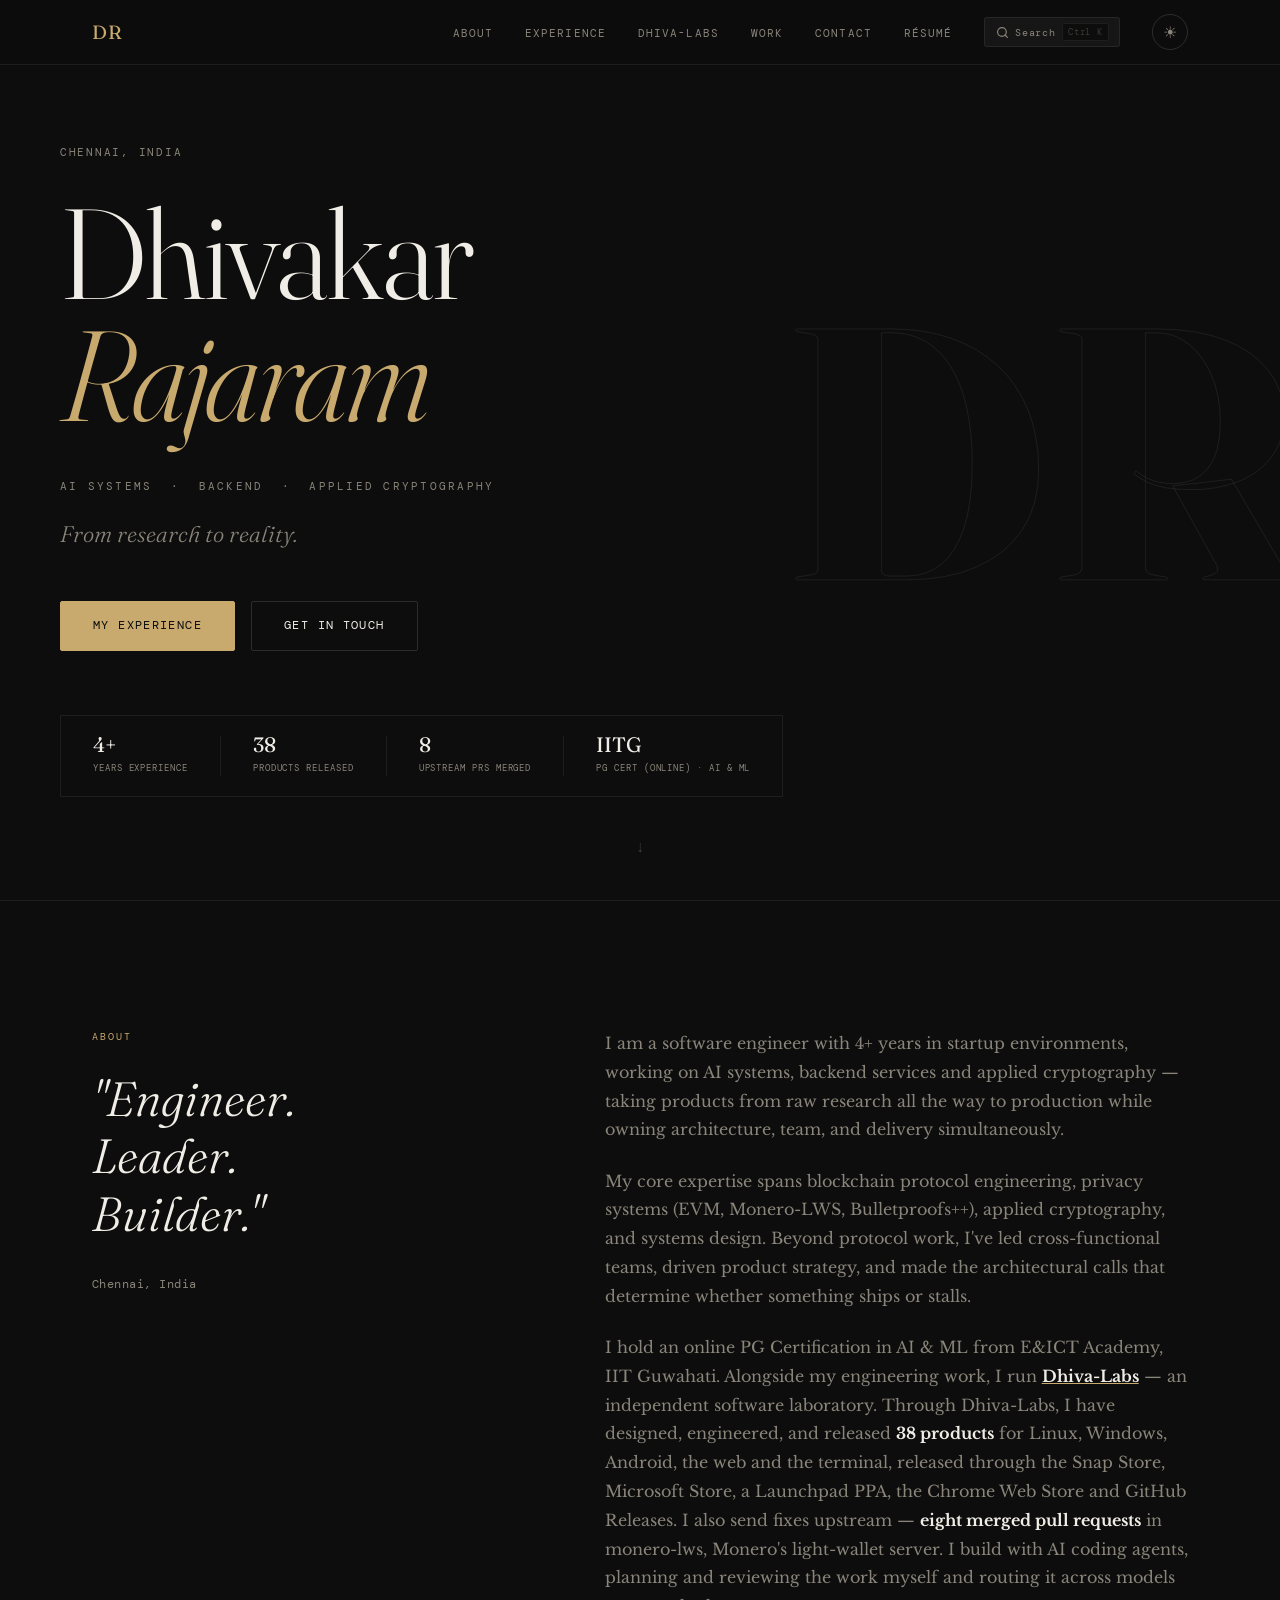
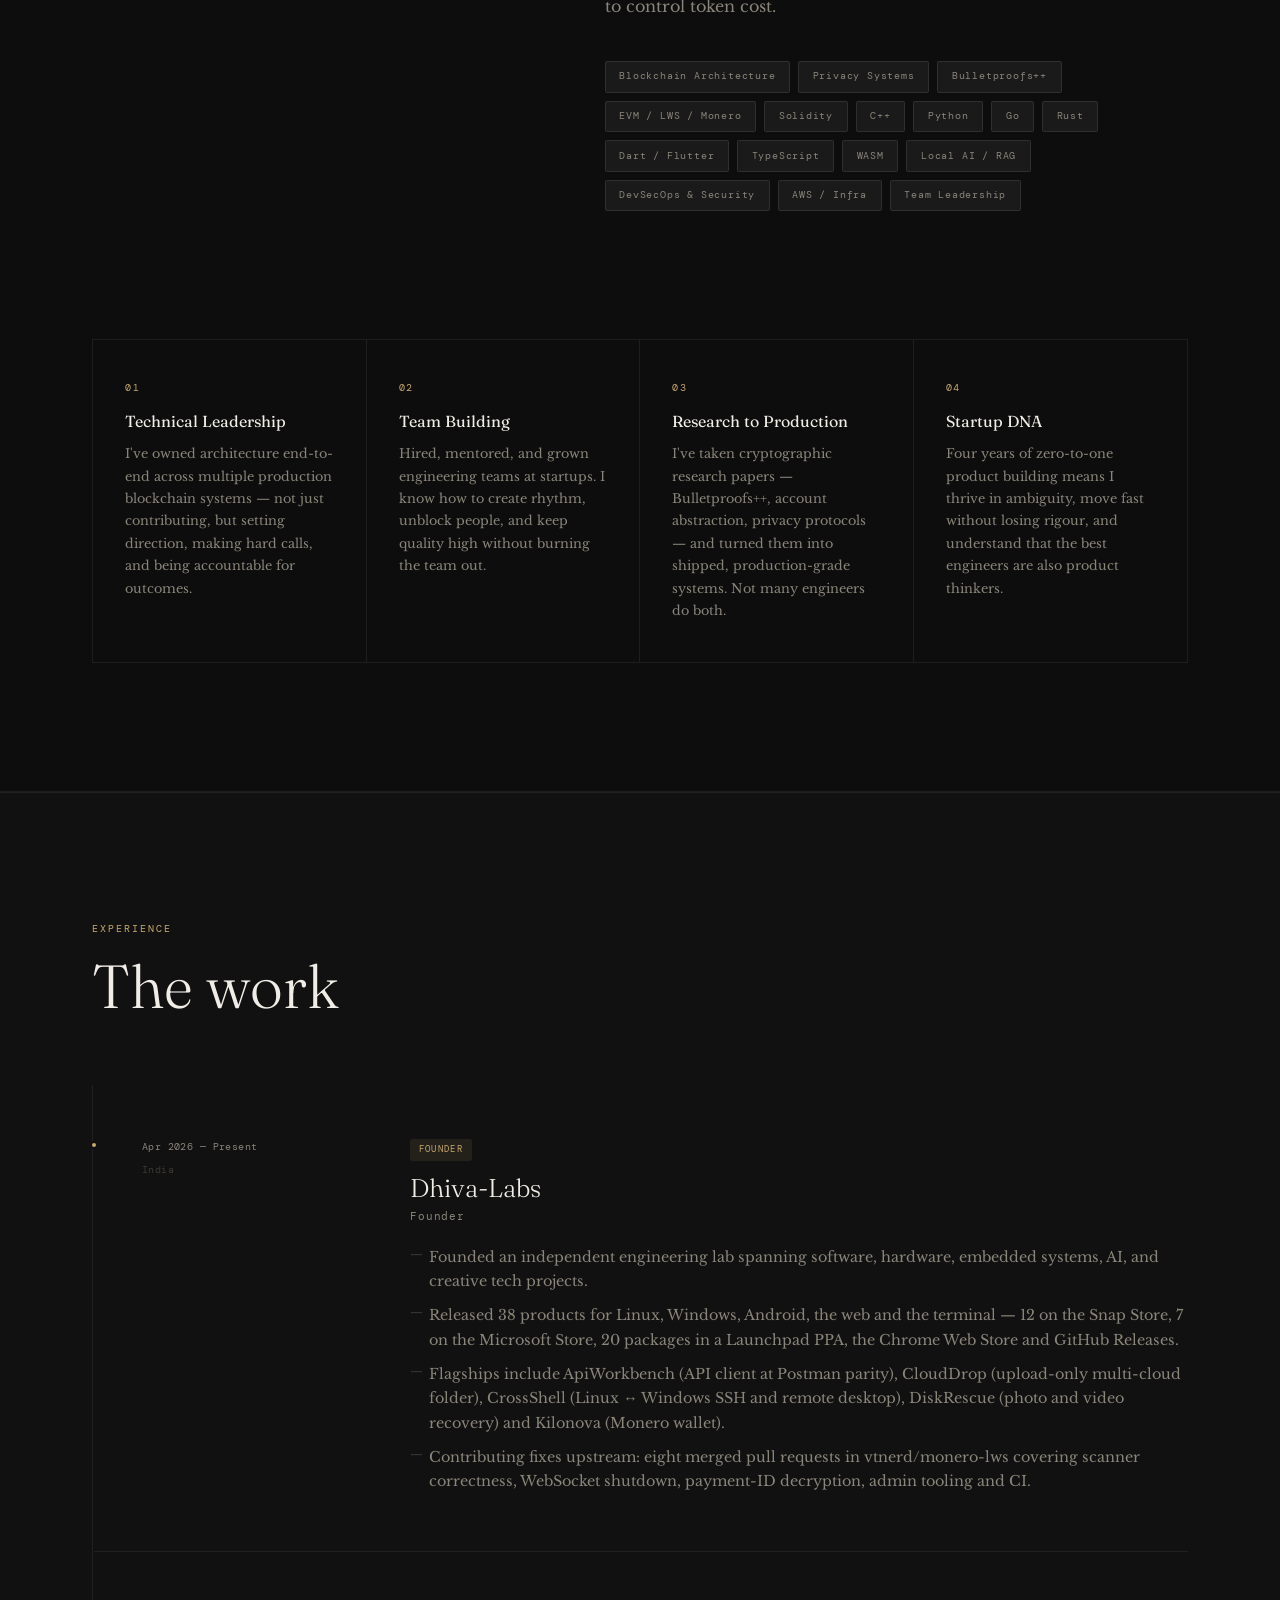
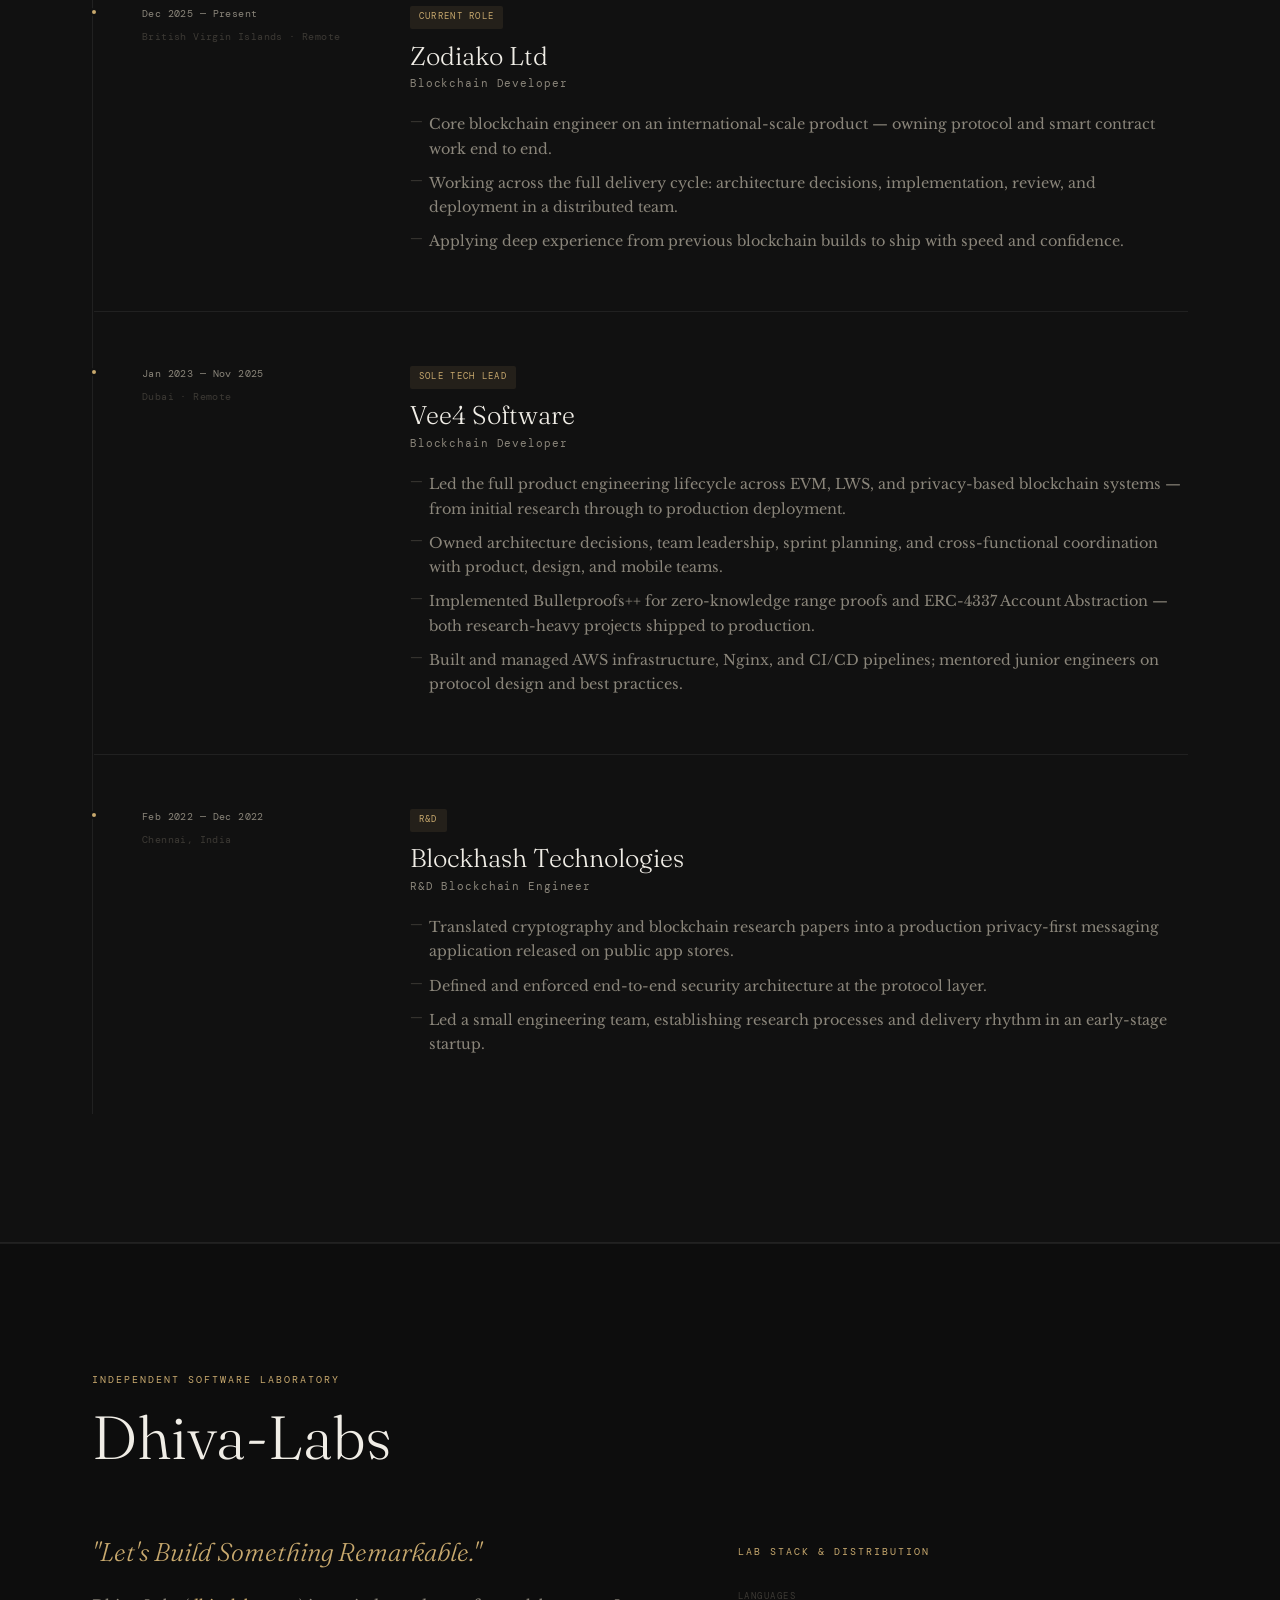
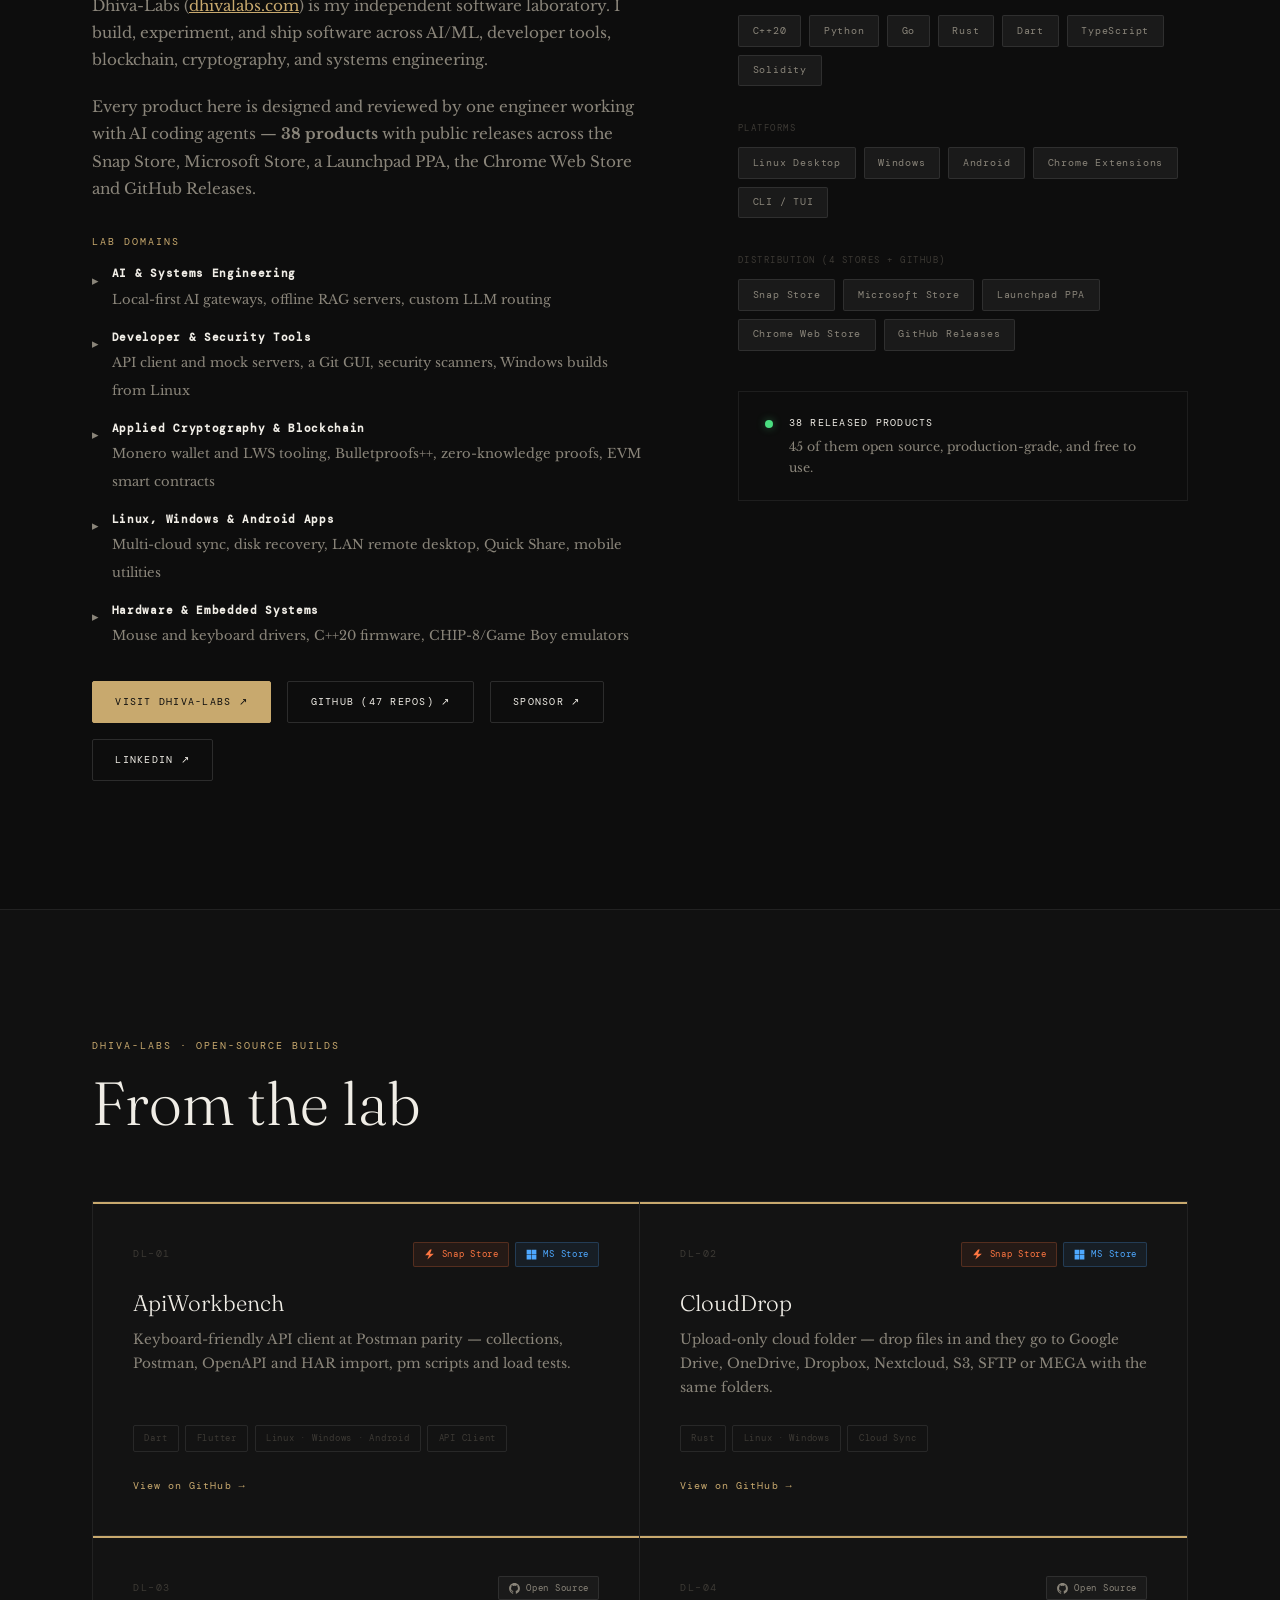
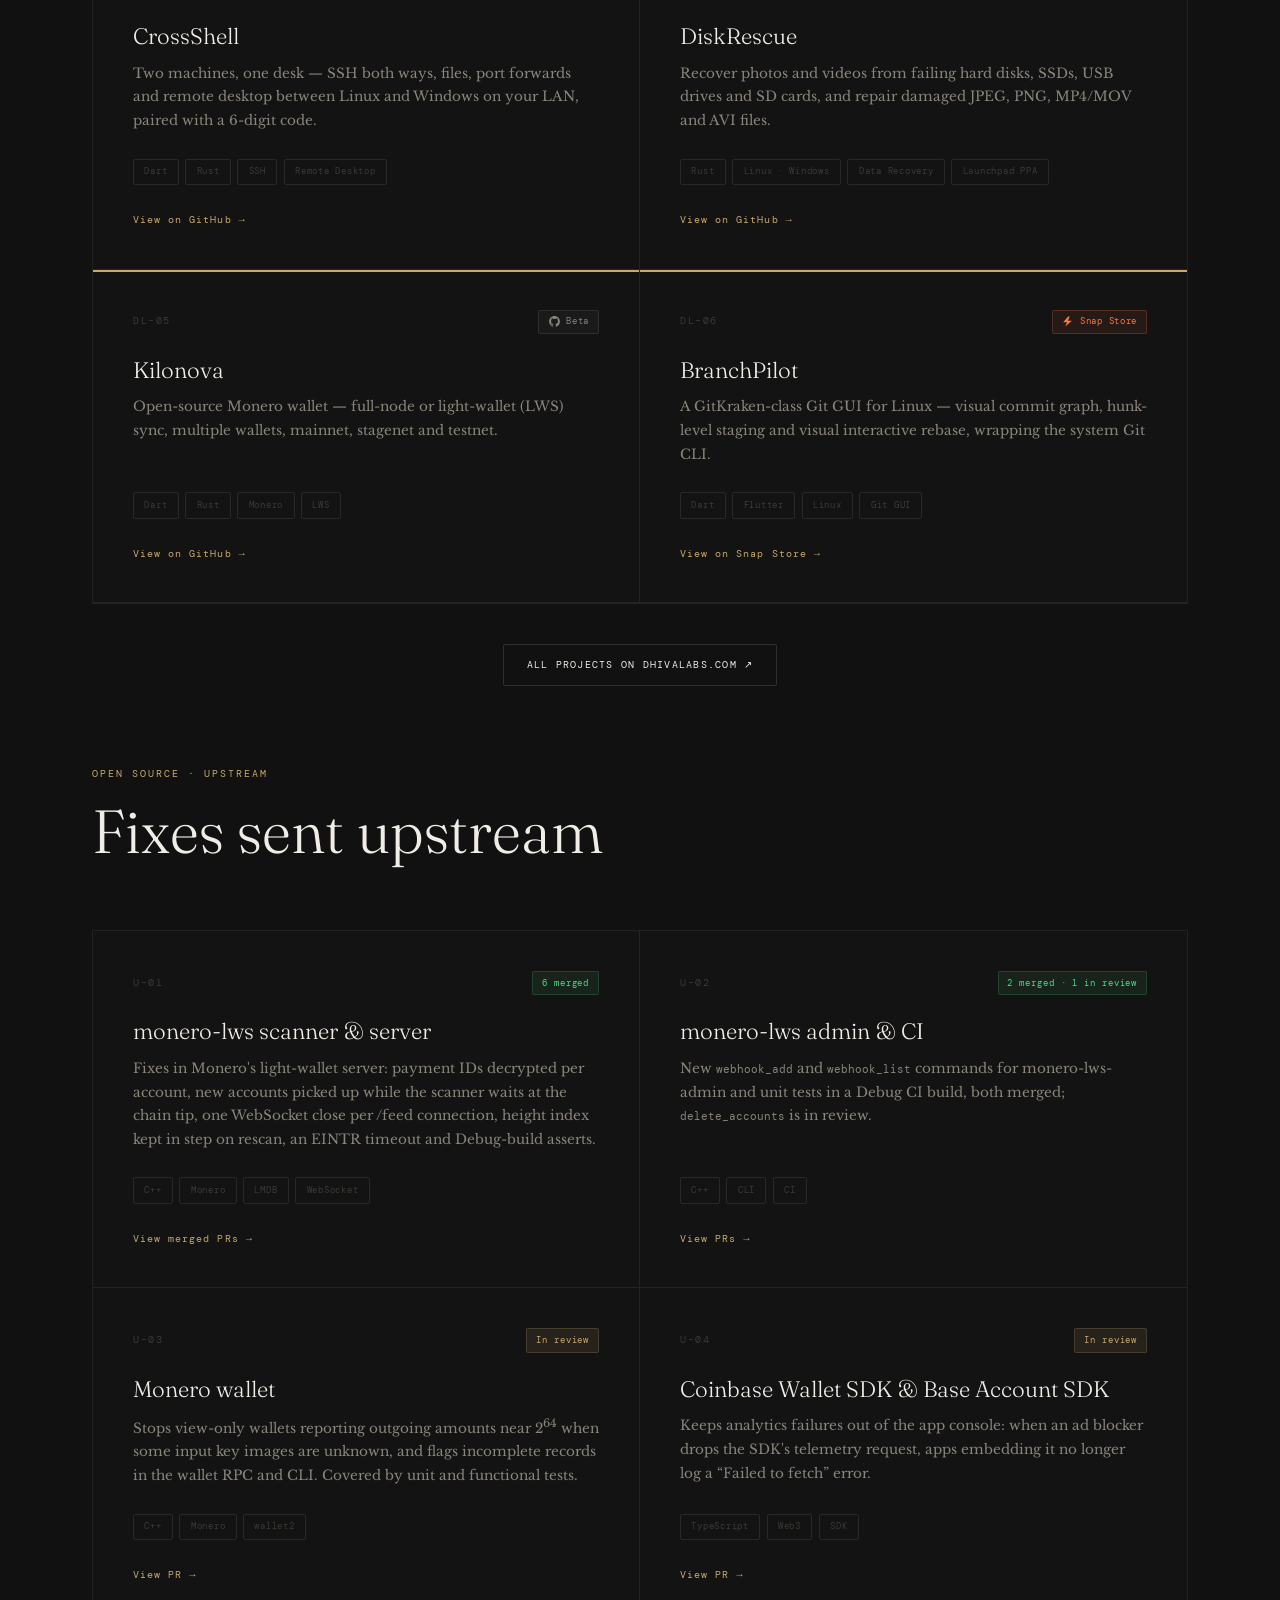
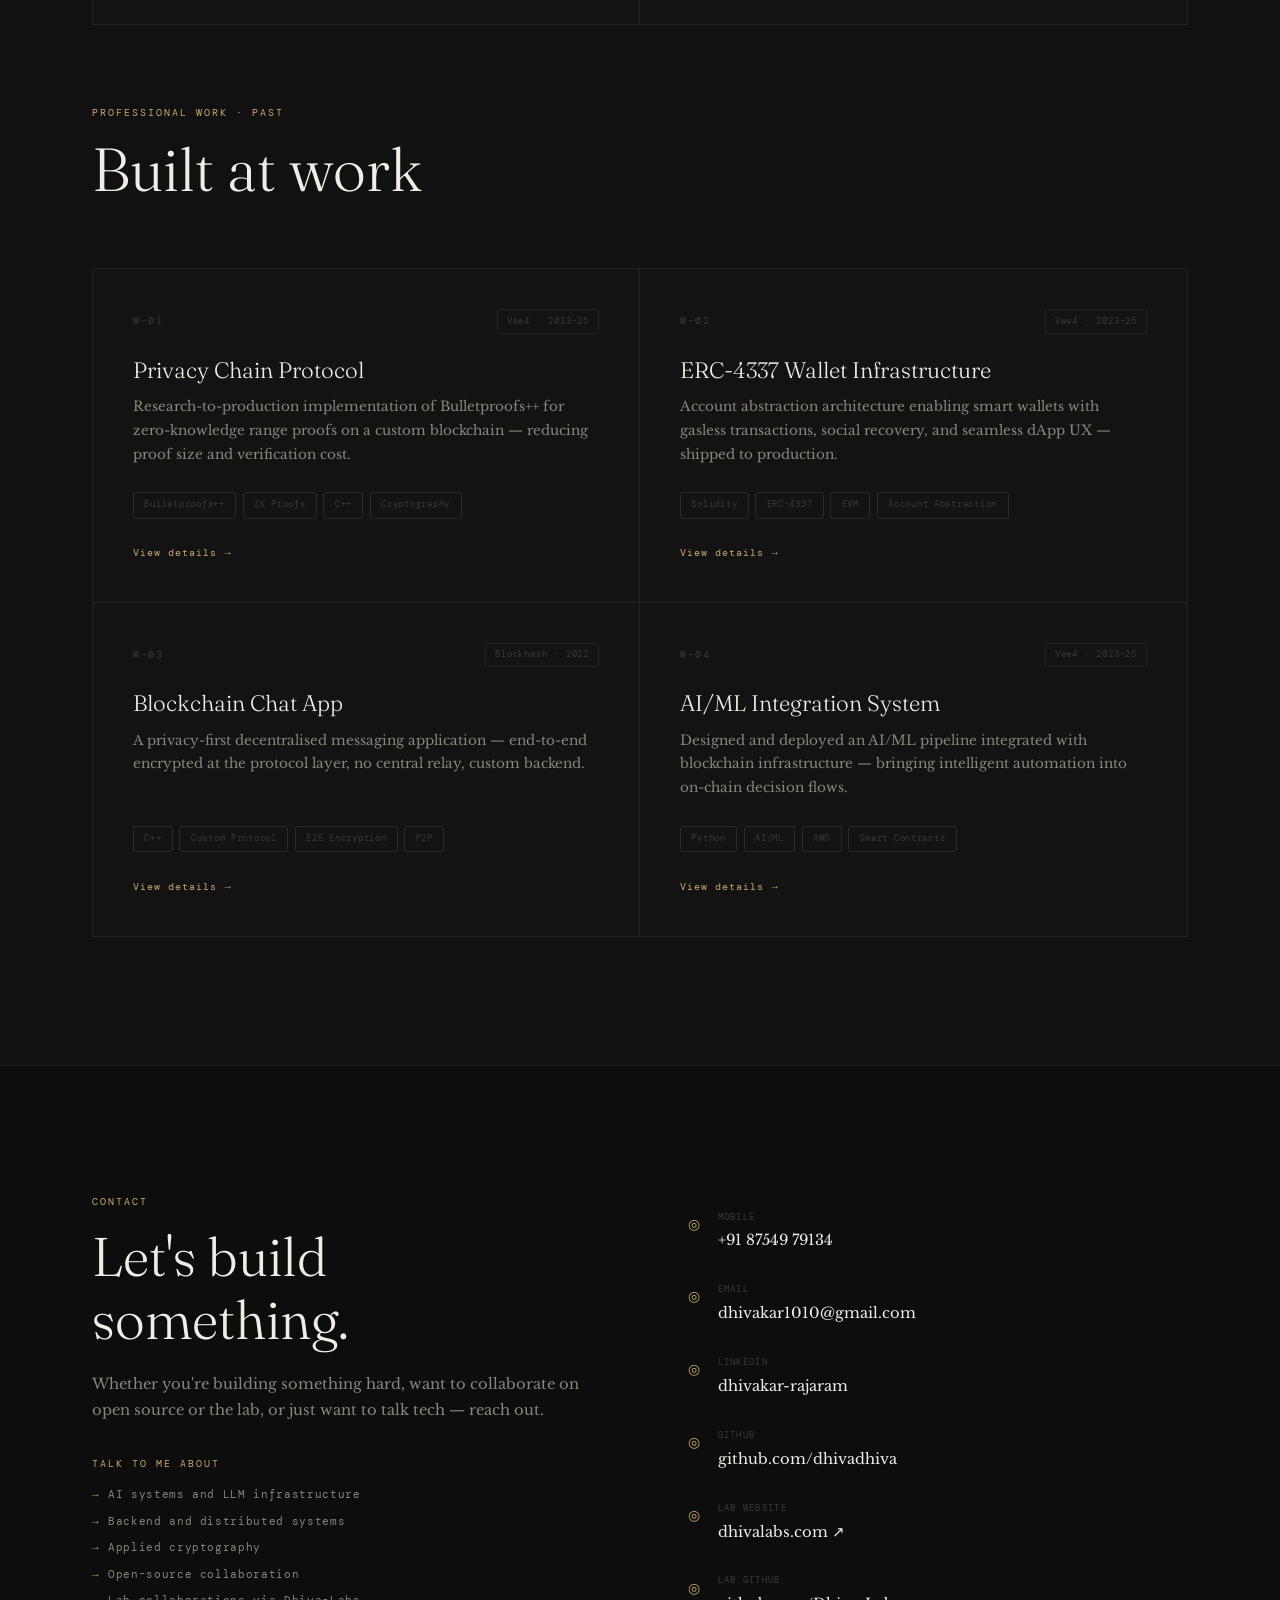
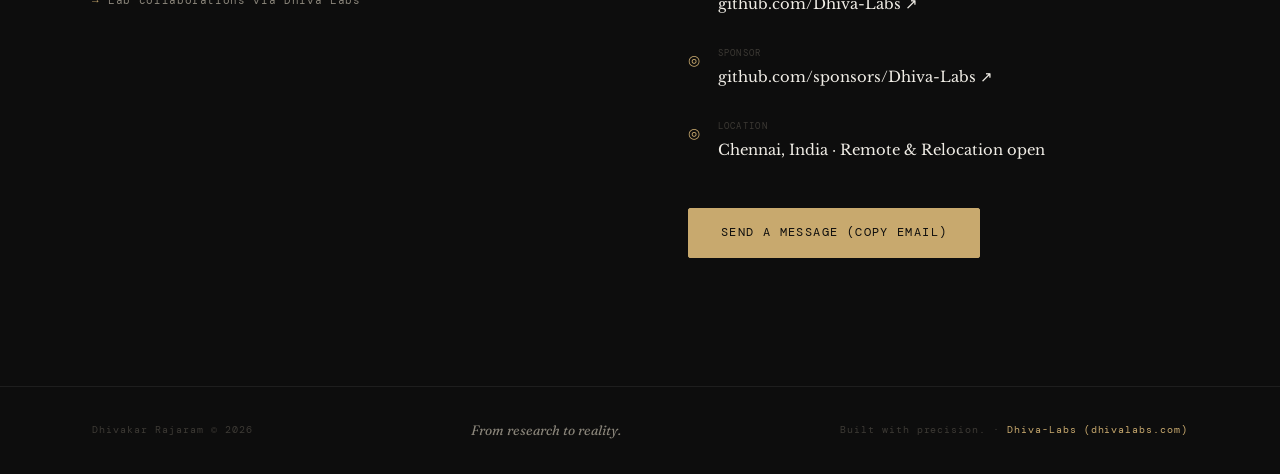
==== index.html @ b13e4fcd "Merge pull request #2 from dhivadhiva/update-profile-wording Describe the Blockhash messaging work a" ====
<!DOCTYPE html>
<html lang="en" data-theme="dark">
<head>
  <meta charset="UTF-8" />
  <meta name="viewport" content="width=device-width, initial-scale=1.0" />
  <title>Dhivakar Rajaram — Senior Software Engineer · AI &amp; Backend Systems</title>
  <meta name="description" content="Dhivakar Rajaram — Senior Software Engineer building AI and backend systems. Founder of Dhiva-Labs. From research to reality." />

  <link rel="icon" type="image/svg+xml" href="favicon.svg" />
  <link rel="shortcut icon" href="favicon.svg" />

  <link rel="preconnect" href="https://fonts.googleapis.com" />
  <link rel="preconnect" href="https://fonts.gstatic.com" crossorigin />
  <link href="https://fonts.googleapis.com/css2?family=Libre+Baskerville:ital,wght@0,400;0,700;1,400&family=DM+Mono:wght@300;400;500&family=Fraunces:ital,opsz,wght@0,9..144,300;0,9..144,400;0,9..144,700;1,9..144,300;1,9..144,400&display=swap" rel="stylesheet" />

  <link rel="stylesheet" href="assets/css/style.css?v=2" />
</head>
<body>

  <!-- NAV -->
  <nav class="nav" id="nav">
    <div class="nav-inner">
      <a class="nav-logo" href="#">DR</a>
      <ul class="nav-links">
        <li><a href="#about">About</a></li>
        <li><a href="#experience">Experience</a></li>
        <li><a href="#dhivalabs">Dhiva-Labs</a></li>
        <li><a href="#projects">Work</a></li>
        <li><a href="#contact">Contact</a></li>
        <li><a href="resume.html" style="color:var(--accent)">Résumé</a></li>
      </ul>
      <button class="cmd-trigger-btn" id="cmdTrigger" onclick="openPalette()" aria-label="Open search command palette">
        <svg class="cmd-search-svg" width="13" height="13" viewBox="0 0 24 24" fill="none" stroke="currentColor" stroke-width="2.2" stroke-linecap="round" stroke-linejoin="round"><circle cx="11" cy="11" r="8"></circle><line x1="21" y1="21" x2="16.65" y2="16.65"></line></svg>
        <span>Search</span>
        <kbd>Ctrl K</kbd>
      </button>
      <button class="theme-toggle" id="themeToggle" aria-label="Toggle theme">
        <span class="theme-icon sun">☀</span>
        <span class="theme-icon moon">◑</span>
      </button>
      <button class="nav-hamburger" id="hamburger" aria-label="Open menu">
        <span></span><span></span><span></span>
      </button>
    </div>
    <div class="nav-mobile" id="navMobile">
      <a href="#about">About</a>
      <a href="#experience">Experience</a>
      <a href="#dhivalabs">Dhiva-Labs</a>
      <a href="#projects">Work</a>
      <a href="#contact">Contact</a>
      <a href="resume.html">Résumé</a>
    </div>
  </nav>

  <!-- HERO -->
  <section class="hero" id="hero">
    <div class="hero-inner">
      <p class="hero-eyebrow" data-reveal>Chennai, India</p>
      <h1 class="hero-name" data-reveal>
        <span>Dhivakar</span>
        <span>Rajaram</span>
      </h1>
      <p class="hero-domain" data-reveal>AI Systems&nbsp;&nbsp;·&nbsp;&nbsp;Backend&nbsp;&nbsp;·&nbsp;&nbsp;Applied Cryptography</p>
      <p class="hero-tagline" data-reveal><em>From research to reality.</em></p>
      <div class="hero-cta" data-reveal>
        <a class="btn btn-filled" href="#experience">My experience</a>
        <a class="btn btn-outline" href="#contact">Get in touch</a>
      </div>
      <div class="hero-stats" data-reveal>
        <div class="stat">
          <span class="stat-value">4+</span>
          <span class="stat-label">Years experience</span>
        </div>
        <div class="stat-divider"></div>
        <div class="stat">
          <span class="stat-value">38</span>
          <span class="stat-label">Products released</span>
        </div>
        <div class="stat-divider"></div>
        <div class="stat">
          <span class="stat-value">8</span>
          <span class="stat-label">Upstream PRs merged</span>
        </div>
        <div class="stat-divider"></div>
        <div class="stat">
          <span class="stat-value">IITG</span>
          <span class="stat-label">PG Cert (online) · AI &amp; ML</span>
        </div>
      </div>
    </div>
    <div class="hero-bg-text" aria-hidden="true">DR</div>
  </section>

  <!-- ABOUT -->
  <section class="about" id="about">
    <div class="about-inner container">
      <div class="about-left" data-reveal>
        <span class="section-label">About</span>
        <blockquote class="pull-quote">
          "Engineer.<br/>Leader.<br/>Builder."
        </blockquote>
        <div class="about-location">
          <span class="mono">Chennai, India</span>
        </div>
      </div>
      <div class="about-right" data-reveal>
        <p>I am a software engineer with 4+ years in startup environments, working on AI systems, backend services and applied cryptography — taking products from raw research all the way to production while owning architecture, team, and delivery simultaneously.</p>
        <p>My core expertise spans blockchain protocol engineering, privacy systems (EVM, Monero-LWS, Bulletproofs++), applied cryptography, and systems design. Beyond protocol work, I've led cross-functional teams, driven product strategy, and made the architectural calls that determine whether something ships or stalls.</p>
        <p>I hold an online PG Certification in AI &amp; ML from E&amp;ICT Academy, IIT Guwahati. Alongside my engineering work, I run <a href="https://dhivalabs.com/" target="_blank" style="color:var(--accent);text-decoration:underline"><strong>Dhiva-Labs</strong></a> — an independent software laboratory. Through Dhiva-Labs, I have designed, engineered, and released <strong>38 products</strong> for Linux, Windows, Android, the web and the terminal, released through the Snap Store, Microsoft Store, a Launchpad PPA, the Chrome Web Store and GitHub Releases. I also send fixes upstream — <strong>eight merged pull requests</strong> in monero-lws, Monero's light-wallet server. I build with AI coding agents, planning and reviewing the work myself and routing it across models to control token cost.</p>

        <div class="skills-grid">
          <span class="pill">Blockchain Architecture</span>
          <span class="pill">Privacy Systems</span>
          <span class="pill">Bulletproofs++</span>
          <span class="pill">EVM / LWS / Monero</span>
          <span class="pill">Solidity</span>
          <span class="pill">C++</span>
          <span class="pill">Python</span>
          <span class="pill">Go</span>
          <span class="pill">Rust</span>
          <span class="pill">Dart / Flutter</span>
          <span class="pill">TypeScript</span>
          <span class="pill">WASM</span>
          <span class="pill">Local AI / RAG</span>
          <span class="pill">DevSecOps &amp; Security</span>
          <span class="pill">AWS / Infra</span>
          <span class="pill">Team Leadership</span>
        </div>
      </div>
    </div>
  </section>

  <!-- WHAT I BRING — LEADERSHIP PILLARS -->
  <section class="pillars">
    <div class="container">
      <div class="pillars-grid">
        <div class="pillar-card" data-reveal>
          <span class="pillar-num mono">01</span>
          <h3 class="pillar-title">Technical Leadership</h3>
          <p class="pillar-desc">I've owned architecture end-to-end across multiple production blockchain systems — not just contributing, but setting direction, making hard calls, and being accountable for outcomes.</p>
        </div>
        <div class="pillar-card" data-reveal>
          <span class="pillar-num mono">02</span>
          <h3 class="pillar-title">Team Building</h3>
          <p class="pillar-desc">Hired, mentored, and grown engineering teams at startups. I know how to create rhythm, unblock people, and keep quality high without burning the team out.</p>
        </div>
        <div class="pillar-card" data-reveal>
          <span class="pillar-num mono">03</span>
          <h3 class="pillar-title">Research to Production</h3>
          <p class="pillar-desc">I've taken cryptographic research papers — Bulletproofs++, account abstraction, privacy protocols — and turned them into shipped, production-grade systems. Not many engineers do both.</p>
        </div>
        <div class="pillar-card" data-reveal>
          <span class="pillar-num mono">04</span>
          <h3 class="pillar-title">Startup DNA</h3>
          <p class="pillar-desc">Four years of zero-to-one product building means I thrive in ambiguity, move fast without losing rigour, and understand that the best engineers are also product thinkers.</p>
        </div>
      </div>
    </div>
  </section>

  <!-- EXPERIENCE -->
  <section class="experience" id="experience">
    <div class="container">
      <div class="section-header" data-reveal>
        <span class="section-label">Experience</span>
        <h2 class="section-title">The work</h2>
      </div>

      <div class="timeline">

        <!-- Dhiva-Labs -->
        <div class="timeline-entry" data-reveal>
          <div class="timeline-meta">
            <span class="timeline-date mono">Apr 2026 — Present</span>
            <span class="timeline-location mono">India</span>
          </div>
          <div class="timeline-body">
            <div class="timeline-badge">Founder</div>
            <h3 class="timeline-company">Dhiva-Labs</h3>
            <p class="timeline-role">Founder</p>
            <ul class="timeline-bullets">
              <li>Founded an independent engineering lab spanning software, hardware, embedded systems, AI, and creative tech projects.</li>
              <li>Released 38 products for Linux, Windows, Android, the web and the terminal — 12 on the Snap Store, 7 on the Microsoft Store, 20 packages in a Launchpad PPA, the Chrome Web Store and GitHub Releases.</li>
              <li>Flagships include ApiWorkbench (API client at Postman parity), CloudDrop (upload-only multi-cloud folder), CrossShell (Linux ↔ Windows SSH and remote desktop), DiskRescue (photo and video recovery) and Kilonova (Monero wallet).</li>
              <li>Contributing fixes upstream: eight merged pull requests in vtnerd/monero-lws covering scanner correctness, WebSocket shutdown, payment-ID decryption, admin tooling and CI.</li>
            </ul>
          </div>
        </div>

        <!-- Zodiako -->
        <div class="timeline-entry" data-reveal>
          <div class="timeline-meta">
            <span class="timeline-date mono">Dec 2025 — Present</span>
            <span class="timeline-location mono">British Virgin Islands · Remote</span>
          </div>
          <div class="timeline-body">
            <div class="timeline-badge">Current Role</div>
            <h3 class="timeline-company">Zodiako Ltd</h3>
            <p class="timeline-role">Blockchain Developer</p>
            <ul class="timeline-bullets">
              <li>Core blockchain engineer on an international-scale product — owning protocol and smart contract work end to end.</li>
              <li>Working across the full delivery cycle: architecture decisions, implementation, review, and deployment in a distributed team.</li>
              <li>Applying deep experience from previous blockchain builds to ship with speed and confidence.</li>
            </ul>
          </div>
        </div>

        <!-- Vee4 -->
        <div class="timeline-entry" data-reveal>
          <div class="timeline-meta">
            <span class="timeline-date mono">Jan 2023 — Nov 2025</span>
            <span class="timeline-location mono">Dubai · Remote</span>
          </div>
          <div class="timeline-body">
            <div class="timeline-badge">Sole Tech Lead</div>
            <h3 class="timeline-company">Vee4 Software</h3>
            <p class="timeline-role">Blockchain Developer</p>
            <ul class="timeline-bullets">
              <li>Led the full product engineering lifecycle across EVM, LWS, and privacy-based blockchain systems — from initial research through to production deployment.</li>
              <li>Owned architecture decisions, team leadership, sprint planning, and cross-functional coordination with product, design, and mobile teams.</li>
              <li>Implemented Bulletproofs++ for zero-knowledge range proofs and ERC-4337 Account Abstraction — both research-heavy projects shipped to production.</li>
              <li>Built and managed AWS infrastructure, Nginx, and CI/CD pipelines; mentored junior engineers on protocol design and best practices.</li>
            </ul>
          </div>
        </div>

        <!-- Blockhash -->
        <div class="timeline-entry" data-reveal>
          <div class="timeline-meta">
            <span class="timeline-date mono">Feb 2022 — Dec 2022</span>
            <span class="timeline-location mono">Chennai, India</span>
          </div>
          <div class="timeline-body">
            <div class="timeline-badge">R&amp;D</div>
            <h3 class="timeline-company">Blockhash Technologies</h3>
            <p class="timeline-role">R&amp;D Blockchain Engineer</p>
            <ul class="timeline-bullets">
              <li>Translated cryptography and blockchain research papers into a production privacy-first messaging application released on public app stores.</li>
              <li>Defined and enforced end-to-end security architecture at the protocol layer.</li>
              <li>Led a small engineering team, establishing research processes and delivery rhythm in an early-stage startup.</li>
            </ul>
          </div>
        </div>

      </div>
    </div>
  </section>

  <!-- DHIVA-LABS -->
  <section class="dhivalabs" id="dhivalabs">
    <div class="container">
      <div class="section-header" data-reveal>
        <span class="section-label">Independent Software Laboratory</span>
        <h2 class="section-title">Dhiva-Labs</h2>
      </div>

      <div class="dhivalabs-inner">
        <div class="dhivalabs-intro" data-reveal>
          <p class="dhivalabs-quote">"Let's Build Something Remarkable."</p>
          <p class="dhivalabs-desc">Dhiva-Labs (<a href="https://dhivalabs.com/" target="_blank" style="color:var(--accent);text-decoration:underline">dhivalabs.com</a>) is my independent software laboratory. I build, experiment, and ship software across AI/ML, developer tools, blockchain, cryptography, and systems engineering.</p>
          <p class="dhivalabs-desc">Every product here is designed and reviewed by one engineer working with AI coding agents — <strong>38 products</strong> with public releases across the Snap Store, Microsoft Store, a Launchpad PPA, the Chrome Web Store and GitHub Releases.</p>

          <div class="dhivalabs-domains">
            <span class="section-label" style="margin-bottom:0.8rem;display:block">Lab Domains</span>
            <div class="domain-list">
              <div class="domain-item">
                <span class="domain-icon">▸</span>
                <div>
                  <strong>AI &amp; Systems Engineering</strong>
                  <span>Local-first AI gateways, offline RAG servers, custom LLM routing</span>
                </div>
              </div>
              <div class="domain-item">
                <span class="domain-icon">▸</span>
                <div>
                  <strong>Developer &amp; Security Tools</strong>
                  <span>API client and mock servers, a Git GUI, security scanners, Windows builds from Linux</span>
                </div>
              </div>
              <div class="domain-item">
                <span class="domain-icon">▸</span>
                <div>
                  <strong>Applied Cryptography &amp; Blockchain</strong>
                  <span>Monero wallet and LWS tooling, Bulletproofs++, zero-knowledge proofs, EVM smart contracts</span>
                </div>
              </div>
              <div class="domain-item">
                <span class="domain-icon">▸</span>
                <div>
                  <strong>Linux, Windows &amp; Android Apps</strong>
                  <span>Multi-cloud sync, disk recovery, LAN remote desktop, Quick Share, mobile utilities</span>
                </div>
              </div>
              <div class="domain-item">
                <span class="domain-icon">▸</span>
                <div>
                  <strong>Hardware &amp; Embedded Systems</strong>
                  <span>Mouse and keyboard drivers, C++20 firmware, CHIP-8/Game Boy emulators</span>
                </div>
              </div>
            </div>
          </div>

          <div class="dhivalabs-links">
            <a class="btn btn-filled" href="https://dhivalabs.com/" target="_blank">Visit Dhiva-Labs ↗</a>
            <a class="btn btn-outline" href="https://github.com/Dhiva-Labs" target="_blank">GitHub (47 Repos) ↗</a>
            <a class="btn btn-outline" href="https://github.com/sponsors/Dhiva-Labs" target="_blank">Sponsor ↗</a>
            <a class="btn btn-outline" href="https://www.linkedin.com/company/dhiva-labs" target="_blank">LinkedIn ↗</a>
          </div>
        </div>

        <div class="dhivalabs-stack-panel" data-reveal>
          <span class="section-label" style="margin-bottom:1.2rem;display:block">Lab Stack &amp; Distribution</span>
          <div class="stack-category">
            <span class="stack-cat-label mono">Languages</span>
            <div class="skills-grid" style="margin-top:0.5rem">
              <span class="pill">C++20</span>
              <span class="pill">Python</span>
              <span class="pill">Go</span>
              <span class="pill">Rust</span>
              <span class="pill">Dart</span>
              <span class="pill">TypeScript</span>
              <span class="pill">Solidity</span>
            </div>
          </div>
          <div class="stack-category">
            <span class="stack-cat-label mono">Platforms</span>
            <div class="skills-grid" style="margin-top:0.5rem">
              <span class="pill">Linux Desktop</span>
              <span class="pill">Windows</span>
              <span class="pill">Android</span>
              <span class="pill">Chrome Extensions</span>
              <span class="pill">CLI / TUI</span>
            </div>
          </div>
          <div class="stack-category">
            <span class="stack-cat-label mono">Distribution (4 Stores + GitHub)</span>
            <div class="skills-grid" style="margin-top:0.5rem">
              <span class="pill">Snap Store</span>
              <span class="pill">Microsoft Store</span>
              <span class="pill">Launchpad PPA</span>
              <span class="pill">Chrome Web Store</span>
              <span class="pill">GitHub Releases</span>
            </div>
          </div>

          <div class="lab-status-box">
            <span class="lab-status-dot"></span>
            <div>
              <p class="lab-status-title mono">38 Released Products</p>
              <p class="lab-status-sub">45 of them open source, production-grade, and free to use.</p>
            </div>
          </div>
        </div>
      </div>
    </div>
  </section>

  <!-- PROJECTS — split by context -->
  <section class="projects" id="projects">
    <div class="container">

      <!-- Dhiva-Labs Projects -->
      <div class="section-header" data-reveal>
        <span class="section-label">Dhiva-Labs · Open-Source Builds</span>
        <h2 class="section-title">From the lab</h2>
      </div>

      <div class="projects-grid projects-grid--lab">
        <div class="project-card project-card--featured" data-reveal>
          <div class="project-card-inner">
            <div class="project-card-top">
              <div class="project-number mono">DL–01</div>
              <div class="project-badges"><span class="badge badge-snap"><svg viewBox="0 0 24 24" width="13" height="13" fill="currentColor"><path d="M13.06 2.89L4 13.16h7.09L7.94 21.1 20 10.84h-7.09L16.06 2.9z"/></svg> Snap Store</span><span class="badge badge-ms"><svg viewBox="0 0 24 24" width="13" height="13" fill="currentColor"><path d="M3 3h8.5v8.5H3zM12.5 3H21v8.5h-8.5zM3 12.5h8.5V21H3zM12.5 12.5H21V21h-8.5z"/></svg> MS Store</span></div>
            </div>
            <h3 class="project-name">ApiWorkbench</h3>
            <p class="project-desc">Keyboard-friendly API client at Postman parity — collections, Postman, OpenAPI and HAR import, pm scripts and load tests.</p>
            <div class="project-tags">
              <span class="tag">Dart</span>
              <span class="tag">Flutter</span>
              <span class="tag">Linux · Windows · Android</span>
              <span class="tag">API Client</span>
            </div>
            <a class="project-link" href="https://github.com/Dhiva-Labs/ApiWorkbench" target="_blank">View on GitHub →</a>
          </div>
        </div>

        <div class="project-card project-card--featured" data-reveal>
          <div class="project-card-inner">
            <div class="project-card-top">
              <div class="project-number mono">DL–02</div>
              <div class="project-badges"><span class="badge badge-snap"><svg viewBox="0 0 24 24" width="13" height="13" fill="currentColor"><path d="M13.06 2.89L4 13.16h7.09L7.94 21.1 20 10.84h-7.09L16.06 2.9z"/></svg> Snap Store</span><span class="badge badge-ms"><svg viewBox="0 0 24 24" width="13" height="13" fill="currentColor"><path d="M3 3h8.5v8.5H3zM12.5 3H21v8.5h-8.5zM3 12.5h8.5V21H3zM12.5 12.5H21V21h-8.5z"/></svg> MS Store</span></div>
            </div>
            <h3 class="project-name">CloudDrop</h3>
            <p class="project-desc">Upload-only cloud folder — drop files in and they go to Google Drive, OneDrive, Dropbox, Nextcloud, S3, SFTP or MEGA with the same folders.</p>
            <div class="project-tags">
              <span class="tag">Rust</span>
              <span class="tag">Linux · Windows</span>
              <span class="tag">Cloud Sync</span>
            </div>
            <a class="project-link" href="https://github.com/Dhiva-Labs/CloudDrop" target="_blank">View on GitHub →</a>
          </div>
        </div>

        <div class="project-card project-card--featured" data-reveal>
          <div class="project-card-inner">
            <div class="project-card-top">
              <div class="project-number mono">DL–03</div>
              <span class="badge badge-github"><svg viewBox="0 0 24 24" width="13" height="13" fill="currentColor"><path d="M12 2C6.477 2 2 6.484 2 12.017c0 4.425 2.865 8.18 6.839 9.504.5.092.682-.217.682-.483 0-.237-.008-.868-.013-1.703-2.782.605-3.369-1.343-3.369-1.343-.454-1.158-1.11-1.466-1.11-1.466-.908-.62.069-.608.069-.608 1.003.07 1.531 1.032 1.531 1.032.892 1.53 2.341 1.088 2.91.832.092-.647.35-1.088.636-1.338-2.22-.253-4.555-1.113-4.555-4.951 0-1.093.39-1.988 1.029-2.688-.103-.253-.446-1.272.098-2.65 0 0 .84-.27 2.75 1.026A9.564 9.564 0 0112 6.844c.85.004 1.705.115 2.504.337 1.909-1.296 2.747-1.027 2.747-1.027.546 1.379.202 2.398.1 2.651.64.7 1.028 1.595 1.028 2.688 0 3.848-2.339 4.695-4.566 4.943.359.309.678.92.678 1.855 0 1.338-.012 2.419-.012 2.745 0 .268.18.58.688.482A10.019 10.019 0 0022 12.017C22 6.484 17.522 2 12 2z"/></svg> Open Source</span>
            </div>
            <h3 class="project-name">CrossShell</h3>
            <p class="project-desc">Two machines, one desk — SSH both ways, files, port forwards and remote desktop between Linux and Windows on your LAN, paired with a 6-digit code.</p>
            <div class="project-tags">
              <span class="tag">Dart</span>
              <span class="tag">Rust</span>
              <span class="tag">SSH</span>
              <span class="tag">Remote Desktop</span>
            </div>
            <a class="project-link" href="https://github.com/Dhiva-Labs/CrossShell" target="_blank">View on GitHub →</a>
          </div>
        </div>

        <div class="project-card project-card--featured" data-reveal>
          <div class="project-card-inner">
            <div class="project-card-top">
              <div class="project-number mono">DL–04</div>
              <span class="badge badge-github"><svg viewBox="0 0 24 24" width="13" height="13" fill="currentColor"><path d="M12 2C6.477 2 2 6.484 2 12.017c0 4.425 2.865 8.18 6.839 9.504.5.092.682-.217.682-.483 0-.237-.008-.868-.013-1.703-2.782.605-3.369-1.343-3.369-1.343-.454-1.158-1.11-1.466-1.11-1.466-.908-.62.069-.608.069-.608 1.003.07 1.531 1.032 1.531 1.032.892 1.53 2.341 1.088 2.91.832.092-.647.35-1.088.636-1.338-2.22-.253-4.555-1.113-4.555-4.951 0-1.093.39-1.988 1.029-2.688-.103-.253-.446-1.272.098-2.65 0 0 .84-.27 2.75 1.026A9.564 9.564 0 0112 6.844c.85.004 1.705.115 2.504.337 1.909-1.296 2.747-1.027 2.747-1.027.546 1.379.202 2.398.1 2.651.64.7 1.028 1.595 1.028 2.688 0 3.848-2.339 4.695-4.566 4.943.359.309.678.92.678 1.855 0 1.338-.012 2.419-.012 2.745 0 .268.18.58.688.482A10.019 10.019 0 0022 12.017C22 6.484 17.522 2 12 2z"/></svg> Open Source</span>
            </div>
            <h3 class="project-name">DiskRescue</h3>
            <p class="project-desc">Recover photos and videos from failing hard disks, SSDs, USB drives and SD cards, and repair damaged JPEG, PNG, MP4/MOV and AVI files.</p>
            <div class="project-tags">
              <span class="tag">Rust</span>
              <span class="tag">Linux · Windows</span>
              <span class="tag">Data Recovery</span>
              <span class="tag">Launchpad PPA</span>
            </div>
            <a class="project-link" href="https://github.com/Dhiva-Labs/DiskRescue" target="_blank">View on GitHub →</a>
          </div>
        </div>

        <div class="project-card project-card--featured" data-reveal>
          <div class="project-card-inner">
            <div class="project-card-top">
              <div class="project-number mono">DL–05</div>
              <span class="badge badge-github"><svg viewBox="0 0 24 24" width="13" height="13" fill="currentColor"><path d="M12 2C6.477 2 2 6.484 2 12.017c0 4.425 2.865 8.18 6.839 9.504.5.092.682-.217.682-.483 0-.237-.008-.868-.013-1.703-2.782.605-3.369-1.343-3.369-1.343-.454-1.158-1.11-1.466-1.11-1.466-.908-.62.069-.608.069-.608 1.003.07 1.531 1.032 1.531 1.032.892 1.53 2.341 1.088 2.91.832.092-.647.35-1.088.636-1.338-2.22-.253-4.555-1.113-4.555-4.951 0-1.093.39-1.988 1.029-2.688-.103-.253-.446-1.272.098-2.65 0 0 .84-.27 2.75 1.026A9.564 9.564 0 0112 6.844c.85.004 1.705.115 2.504.337 1.909-1.296 2.747-1.027 2.747-1.027.546 1.379.202 2.398.1 2.651.64.7 1.028 1.595 1.028 2.688 0 3.848-2.339 4.695-4.566 4.943.359.309.678.92.678 1.855 0 1.338-.012 2.419-.012 2.745 0 .268.18.58.688.482A10.019 10.019 0 0022 12.017C22 6.484 17.522 2 12 2z"/></svg> Beta</span>
            </div>
            <h3 class="project-name">Kilonova</h3>
            <p class="project-desc">Open-source Monero wallet — full-node or light-wallet (LWS) sync, multiple wallets, mainnet, stagenet and testnet.</p>
            <div class="project-tags">
              <span class="tag">Dart</span>
              <span class="tag">Rust</span>
              <span class="tag">Monero</span>
              <span class="tag">LWS</span>
            </div>
            <a class="project-link" href="https://github.com/Dhiva-Labs/kilonova" target="_blank">View on GitHub →</a>
          </div>
        </div>

        <div class="project-card project-card--featured" data-reveal>
          <div class="project-card-inner">
            <div class="project-card-top">
              <div class="project-number mono">DL–06</div>
              <span class="badge badge-snap"><svg viewBox="0 0 24 24" width="13" height="13" fill="currentColor"><path d="M13.06 2.89L4 13.16h7.09L7.94 21.1 20 10.84h-7.09L16.06 2.9z"/></svg> Snap Store</span>
            </div>
            <h3 class="project-name">BranchPilot</h3>
            <p class="project-desc">A GitKraken-class Git GUI for Linux — visual commit graph, hunk-level staging and visual interactive rebase, wrapping the system Git CLI.</p>
            <div class="project-tags">
              <span class="tag">Dart</span>
              <span class="tag">Flutter</span>
              <span class="tag">Linux</span>
              <span class="tag">Git GUI</span>
            </div>
            <a class="project-link" href="https://snapcraft.io/branchpilot" target="_blank">View on Snap Store →</a>
          </div>
        </div>
      </div>
      <div class="projects-more" data-reveal>
        <a class="btn btn-outline" href="https://dhivalabs.com/#projects" target="_blank">All projects on dhivalabs.com ↗</a>
      </div>

      <!-- Upstream Contributions -->
      <div class="section-header" id="upstream" data-reveal>
        <span class="section-label">Open Source · Upstream</span>
        <h2 class="section-title">Fixes sent upstream</h2>
      </div>
      <div class="projects-grid" style="margin-bottom:5rem">
        <div class="project-card" data-reveal>
          <div class="project-card-inner">
            <div class="project-card-top">
              <div class="project-number mono">U–01</div>
              <span class="project-status project-status--live">6 merged</span>
            </div>
            <h3 class="project-name">monero-lws scanner &amp; server</h3>
            <p class="project-desc">Fixes in Monero's light-wallet server: payment IDs decrypted per account, new accounts picked up while the scanner waits at the chain tip, one WebSocket close per /feed connection, height index kept in step on rescan, an EINTR timeout and Debug-build asserts.</p>
            <div class="project-tags">
              <span class="tag">C++</span>
              <span class="tag">Monero</span>
              <span class="tag">LMDB</span>
              <span class="tag">WebSocket</span>
            </div>
            <a class="project-link" href="https://github.com/vtnerd/monero-lws/pulls?q=is%3Apr+author%3Adhivadhiva+is%3Amerged" target="_blank">View merged PRs →</a>
          </div>
        </div>

        <div class="project-card" data-reveal>
          <div class="project-card-inner">
            <div class="project-card-top">
              <div class="project-number mono">U–02</div>
              <span class="project-status project-status--live">2 merged · 1 in review</span>
            </div>
            <h3 class="project-name">monero-lws admin &amp; CI</h3>
            <p class="project-desc">New <code>webhook_add</code> and <code>webhook_list</code> commands for monero-lws-admin and unit tests in a Debug CI build, both merged; <code>delete_accounts</code> is in review.</p>
            <div class="project-tags">
              <span class="tag">C++</span>
              <span class="tag">CLI</span>
              <span class="tag">CI</span>
            </div>
            <a class="project-link" href="https://github.com/vtnerd/monero-lws/pulls?q=is%3Apr+author%3Adhivadhiva" target="_blank">View PRs →</a>
          </div>
        </div>

        <div class="project-card" data-reveal>
          <div class="project-card-inner">
            <div class="project-card-top">
              <div class="project-number mono">U–03</div>
              <span class="project-status project-status--wip">In review</span>
            </div>
            <h3 class="project-name">Monero wallet</h3>
            <p class="project-desc">Stops view-only wallets reporting outgoing amounts near 2<sup>64</sup> when some input key images are unknown, and flags incomplete records in the wallet RPC and CLI. Covered by unit and functional tests.</p>
            <div class="project-tags">
              <span class="tag">C++</span>
              <span class="tag">Monero</span>
              <span class="tag">wallet2</span>
            </div>
            <a class="project-link" href="https://github.com/monero-project/monero/pull/11641" target="_blank">View PR →</a>
          </div>
        </div>

        <div class="project-card" data-reveal>
          <div class="project-card-inner">
            <div class="project-card-top">
              <div class="project-number mono">U–04</div>
              <span class="project-status project-status--wip">In review</span>
            </div>
            <h3 class="project-name">Coinbase Wallet SDK &amp; Base Account SDK</h3>
            <p class="project-desc">Keeps analytics failures out of the app console: when an ad blocker drops the SDK's telemetry request, apps embedding it no longer log a “Failed to fetch” error.</p>
            <div class="project-tags">
              <span class="tag">TypeScript</span>
              <span class="tag">Web3</span>
              <span class="tag">SDK</span>
            </div>
            <a class="project-link" href="https://github.com/coinbase/coinbase-wallet-sdk/pull/1938" target="_blank">View PR →</a>
          </div>
        </div>
      </div>

      <!-- Past Engineering Work -->
      <div class="section-header" data-reveal>
        <span class="section-label">Professional Work · Past</span>
        <h2 class="section-title">Built at work</h2>
      </div>

      <div class="projects-grid">

        <div class="project-card" data-reveal>
          <div class="project-card-inner">
            <div class="project-card-top">
              <div class="project-number mono">W–01</div>
              <span class="project-status project-status--past">Vee4 · 2023–25</span>
            </div>
            <h3 class="project-name">Privacy Chain Protocol</h3>
            <p class="project-desc">Research-to-production implementation of Bulletproofs++ for zero-knowledge range proofs on a custom blockchain — reducing proof size and verification cost.</p>
            <div class="project-tags">
              <span class="tag">Bulletproofs++</span>
              <span class="tag">ZK Proofs</span>
              <span class="tag">C++</span>
              <span class="tag">Cryptography</span>
            </div>
            <a class="project-link" href="#contact">View details →</a>
          </div>
        </div>

        <div class="project-card" data-reveal>
          <div class="project-card-inner">
            <div class="project-card-top">
              <div class="project-number mono">W–02</div>
              <span class="project-status project-status--past">Vee4 · 2023–25</span>
            </div>
            <h3 class="project-name">ERC-4337 Wallet Infrastructure</h3>
            <p class="project-desc">Account abstraction architecture enabling smart wallets with gasless transactions, social recovery, and seamless dApp UX — shipped to production.</p>
            <div class="project-tags">
              <span class="tag">Solidity</span>
              <span class="tag">ERC-4337</span>
              <span class="tag">EVM</span>
              <span class="tag">Account Abstraction</span>
            </div>
            <a class="project-link" href="#contact">View details →</a>
          </div>
        </div>

        <div class="project-card" data-reveal>
          <div class="project-card-inner">
            <div class="project-card-top">
              <div class="project-number mono">W–03</div>
              <span class="project-status project-status--past">Blockhash · 2022</span>
            </div>
            <h3 class="project-name">Blockchain Chat App</h3>
            <p class="project-desc">A privacy-first decentralised messaging application — end-to-end encrypted at the protocol layer, no central relay, custom backend.</p>
            <div class="project-tags">
              <span class="tag">C++</span>
              <span class="tag">Custom Protocol</span>
              <span class="tag">E2E Encryption</span>
              <span class="tag">P2P</span>
            </div>
            <a class="project-link" href="#contact">View details →</a>
          </div>
        </div>

        <div class="project-card" data-reveal>
          <div class="project-card-inner">
            <div class="project-card-top">
              <div class="project-number mono">W–04</div>
              <span class="project-status project-status--past">Vee4 · 2023–25</span>
            </div>
            <h3 class="project-name">AI/ML Integration System</h3>
            <p class="project-desc">Designed and deployed an AI/ML pipeline integrated with blockchain infrastructure — bringing intelligent automation into on-chain decision flows.</p>
            <div class="project-tags">
              <span class="tag">Python</span>
              <span class="tag">AI/ML</span>
              <span class="tag">AWS</span>
              <span class="tag">Smart Contracts</span>
            </div>
            <a class="project-link" href="#contact">View details →</a>
          </div>
        </div>

      </div>
    </div>
  </section>

  <!-- CONTACT -->
  <section class="contact" id="contact">
    <div class="container">
      <div class="contact-inner">
        <div class="contact-left" data-reveal>
          <span class="section-label">Contact</span>
          <h2 class="contact-headline">Let's build something.</h2>
          <p class="contact-sub">Whether you're building something hard, want to collaborate on open source or the lab, or just want to talk tech — reach out.</p>
          <div class="contact-open-to" style="margin-top:2rem">
            <span class="section-label" style="margin-bottom:0.8rem;display:block">Talk to me about</span>
            <div class="open-to-list">
              <span class="open-to-item">AI systems and LLM infrastructure</span>
              <span class="open-to-item">Backend and distributed systems</span>
              <span class="open-to-item">Applied cryptography</span>
              <span class="open-to-item">Open-source collaboration</span>
              <span class="open-to-item">Lab collaborations via Dhiva-Labs</span>
            </div>
          </div>
        </div>
        <div class="contact-right" data-reveal>
          <div class="contact-item">
            <span class="contact-icon">◎</span>
            <div>
              <span class="contact-label mono">Mobile</span>
              <a class="contact-value" href="tel:+918754979134">+91 87549 79134</a>
            </div>
          </div>
          <div class="contact-item">
            <span class="contact-icon">◎</span>
            <div>
              <span class="contact-label mono">Email</span>
              <a class="contact-value" href="mailto:dhivakar1010@gmail.com">dhivakar1010@gmail.com</a>
            </div>
          </div>
          <div class="contact-item">
            <span class="contact-icon">◎</span>
            <div>
              <span class="contact-label mono">LinkedIn</span>
              <a class="contact-value" href="https://www.linkedin.com/in/dhivakar-rajaram/" target="_blank">dhivakar-rajaram</a>
            </div>
          </div>
          <div class="contact-item">
            <span class="contact-icon">◎</span>
            <div>
              <span class="contact-label mono">GitHub</span>
              <a class="contact-value" href="https://github.com/dhivadhiva" target="_blank">github.com/dhivadhiva</a>
            </div>
          </div>
          <div class="contact-item">
            <span class="contact-icon">◎</span>
            <div>
              <span class="contact-label mono">Lab Website</span>
              <a class="contact-value" href="https://dhivalabs.com/" target="_blank">dhivalabs.com ↗</a>
            </div>
          </div>
          <div class="contact-item">
            <span class="contact-icon">◎</span>
            <div>
              <span class="contact-label mono">Lab GitHub</span>
              <a class="contact-value" href="https://github.com/Dhiva-Labs" target="_blank">github.com/Dhiva-Labs ↗</a>
            </div>
          </div>
          <div class="contact-item">
            <span class="contact-icon">◎</span>
            <div>
              <span class="contact-label mono">Sponsor</span>
              <a class="contact-value" href="https://github.com/sponsors/Dhiva-Labs" target="_blank">github.com/sponsors/Dhiva-Labs ↗</a>
            </div>
          </div>
          <div class="contact-item">
            <span class="contact-icon">◎</span>
            <div>
              <span class="contact-label mono">Location</span>
              <span class="contact-value">Chennai, India · Remote &amp; Relocation open</span>
            </div>
          </div>
          <a class="btn btn-filled contact-cta" href="mailto:reachout@dhivalabs.com" onclick="copyEmail('reachout@dhivalabs.com', event)">Send a message (Copy Email)</a>
        </div>
      </div>
    </div>
  </section>

  <!-- FOOTER -->
  <footer class="footer">
    <div class="container footer-inner">
      <span class="footer-name mono">Dhivakar Rajaram © 2026</span>
      <span class="footer-tagline"><em>From research to reality.</em></span>
      <span class="footer-built mono">Built with precision. · <a href="https://dhivalabs.com/" target="_blank" style="color:var(--accent)">Dhiva-Labs (dhivalabs.com)</a></span>
    </div>
  </footer>

  <!-- COMMAND PALETTE MODAL -->
  <div class="cmd-palette-backdrop" id="cmdPalette" aria-hidden="true">
    <div class="cmd-palette-dialog" role="dialog" aria-modal="true" aria-label="Command Palette">
      <div class="cmd-palette-header">
        <svg class="cmd-search-icon" width="16" height="16" viewBox="0 0 24 24" fill="none" stroke="currentColor" stroke-width="2.2" stroke-linecap="round" stroke-linejoin="round"><circle cx="11" cy="11" r="8"></circle><line x1="21" y1="21" x2="16.65" y2="16.65"></line></svg>
        <input type="text" class="cmd-input" id="cmdInput" placeholder="Search projects, stack, navigation..." autocomplete="off" />
        <kbd class="cmd-kbd">ESC</kbd>
      </div>
      <div class="cmd-palette-results" id="cmdResults"></div>
      <div class="cmd-palette-footer">
        <span><kbd>↑</kbd> <kbd>↓</kbd> Navigate</span>
        <span><kbd>↵</kbd> Select</span>
        <span><kbd>ESC</kbd> Close</span>
      </div>
    </div>
  </div>

  <!-- TOAST CONTAINER -->
  <div class="toast" id="toast"></div>

  <script src="assets/js/main.js?v=2"></script>
</body>
</html>
---- assets/css/style.css ----
/* ============================================================
   DHIVAKAR RAJARAM — Portfolio v4
   ============================================================ */

*, *::before, *::after { box-sizing: border-box; margin: 0; padding: 0; }
html { scroll-behavior: smooth; font-size: 16px; }
img { max-width: 100%; display: block; }
a { text-decoration: none; color: inherit; }
ul { list-style: none; }

/* ---- VARIABLES ---- */
[data-theme="dark"] {
  --bg:           #0d0d0d;
  --bg-alt:       #111111;
  --surface:      #161616;
  --surface-2:    #1e1e1e;
  --border:       rgba(255,255,255,0.07);
  --border-strong:rgba(255,255,255,0.13);
  --text:         #f0ede6;
  --text-muted:   #8a857a;
  --text-faint:   #3d3a35;
  --accent:       #c8a96e;
  --accent-dim:   rgba(200,169,110,0.10);
  --accent-hover: #d4b97e;
  --pill-bg:      #1a1a1a;
  --pill-border:  rgba(255,255,255,0.09);
  --card-bg:      #131313;
  --card-border:  rgba(255,255,255,0.07);
  --card-hover:   rgba(255,255,255,0.03);
  --nav-bg:       rgba(13,13,13,0.90);
  --timeline-line:rgba(255,255,255,0.07);
}

[data-theme="light"] {
  --bg:           #f5f2ec;
  --bg-alt:       #ede9e1;
  --surface:      #ffffff;
  --surface-2:    #f0ede6;
  --border:       rgba(0,0,0,0.07);
  --border-strong:rgba(0,0,0,0.13);
  --text:         #1a1814;
  --text-muted:   #6e6a64;
  --text-faint:   #b8b3ab;
  --accent:       #8b5e2e;
  --accent-dim:   rgba(139,94,46,0.09);
  --accent-hover: #7a5228;
  --pill-bg:      #ede9e1;
  --pill-border:  rgba(0,0,0,0.09);
  --card-bg:      #ffffff;
  --card-border:  rgba(0,0,0,0.07);
  --card-hover:   rgba(0,0,0,0.02);
  --nav-bg:       rgba(245,242,236,0.92);
  --timeline-line:rgba(0,0,0,0.08);
}

/* ---- TYPOGRAPHY ---- */
body {
  font-family: 'Libre Baskerville', Georgia, serif;
  background: var(--bg);
  color: var(--text);
  line-height: 1.7;
  transition: background 0.3s, color 0.3s;
  overflow-x: hidden;
}
.mono { font-family: 'DM Mono', monospace; letter-spacing: 0.04em; }
h1,h2,h3,h4 { font-family: 'Fraunces', serif; font-weight: 300; line-height: 1.1; }

/* ---- LAYOUT ---- */
.container { max-width: 1160px; margin: 0 auto; padding: 0 2rem; }

/* ---- NAV ---- */
.nav {
  position: fixed; top: 0; left: 0; right: 0; z-index: 100;
  background: var(--nav-bg);
  backdrop-filter: blur(16px); -webkit-backdrop-filter: blur(16px);
  border-bottom: 1px solid var(--border);
  transition: background 0.3s, border-color 0.3s;
}
.nav-inner {
  max-width: 1160px; margin: 0 auto; padding: 0 2rem;
  height: 64px; display: flex; align-items: center; gap: 2rem;
}
.nav-logo {
  font-family: 'Fraunces', serif; font-size: 1.2rem; color: var(--accent);
  letter-spacing: 0.06em; margin-right: auto;
}
.nav-links { display: flex; gap: 2rem; align-items: center; }
.nav-links a {
  font-family: 'DM Mono', monospace; font-size: 0.68rem;
  letter-spacing: 0.1em; text-transform: uppercase;
  color: var(--text-muted); transition: color 0.2s;
}
.nav-links a:hover { color: var(--text); }

.theme-toggle {
  width: 36px; height: 36px; border: 1px solid var(--border-strong);
  border-radius: 50%; background: transparent; cursor: pointer;
  display: flex; align-items: center; justify-content: center;
  color: var(--text-muted); font-size: 1rem; transition: all 0.2s;
}
.theme-toggle:hover { border-color: var(--accent); color: var(--accent); }
[data-theme="dark"] .sun { display: block; }
[data-theme="dark"] .moon { display: none; }
[data-theme="light"] .sun { display: none; }
[data-theme="light"] .moon { display: block; }

.nav-hamburger {
  display: none; flex-direction: column; gap: 5px;
  background: none; border: none; cursor: pointer; padding: 4px;
}
.nav-hamburger span { display: block; width: 22px; height: 1.5px; background: var(--text); transition: all 0.3s; }
.nav-mobile {
  display: none; flex-direction: column; padding: 1.5rem 2rem;
  border-top: 1px solid var(--border); gap: 1.2rem;
}
.nav-mobile a { font-family: 'DM Mono', monospace; font-size: 0.8rem; letter-spacing: 0.1em; text-transform: uppercase; color: var(--text-muted); }
.nav-mobile.open { display: flex; }

/* ---- REVEAL ---- */
[data-reveal] {
  opacity: 0; transform: translateY(24px);
  transition: opacity 0.75s cubic-bezier(0.16,1,0.3,1), transform 0.75s cubic-bezier(0.16,1,0.3,1);
}
[data-reveal].revealed { opacity: 1; transform: translateY(0); }

/* ---- HERO ---- */
.hero {
  min-height: 100vh; display: flex; align-items: center;
  position: relative; overflow: hidden; padding: 120px 2rem 80px;
}
.hero-inner { max-width: 1160px; margin: 0 auto; width: 100%; position: relative; z-index: 2; }
.hero-eyebrow {
  font-family: 'DM Mono', monospace; font-size: 0.68rem;
  letter-spacing: 0.16em; text-transform: uppercase;
  color: var(--text-muted); margin-bottom: 2rem;
}
.hero-name {
  font-family: 'Fraunces', serif; font-size: clamp(4rem, 10vw, 9.5rem);
  font-weight: 300; line-height: 0.95; letter-spacing: -0.02em;
  color: var(--text); display: flex; flex-direction: column; margin-bottom: 2.5rem;
}
.hero-name span:last-child { color: var(--accent); font-style: italic; }
.hero-domain {
  font-family: 'DM Mono', monospace; font-size: 0.7rem;
  letter-spacing: 0.2em; text-transform: uppercase;
  color: var(--text-muted); margin-bottom: 1.2rem;
}
.hero-tagline {
  font-family: 'Fraunces', serif; font-size: clamp(1.1rem, 2vw, 1.4rem);
  font-weight: 300; color: var(--text-muted); margin-bottom: 3rem; font-style: italic;
}
.hero-cta { display: flex; gap: 1rem; flex-wrap: wrap; margin-bottom: 4rem; }

/* ---- BUTTONS ---- */
.btn {
  font-family: 'DM Mono', monospace; font-size: 0.72rem;
  letter-spacing: 0.12em; text-transform: uppercase;
  padding: 0.9rem 2rem; border-radius: 2px; cursor: pointer;
  transition: all 0.22s ease; display: inline-flex; align-items: center; gap: 0.5rem;
}
.btn-filled { background: var(--accent); color: #0d0d0d; border: 1px solid var(--accent); }
.btn-filled:hover { background: var(--accent-hover); border-color: var(--accent-hover); transform: translateY(-1px); }
.btn-outline { background: transparent; color: var(--text); border: 1px solid var(--border-strong); }
.btn-outline:hover { border-color: var(--accent); color: var(--accent); transform: translateY(-1px); }

/* ---- HERO STATS ---- */
.hero-stats {
  display: flex; align-items: center; flex-wrap: wrap;
  border: 1px solid var(--border); width: fit-content; max-width: 100%;
}
.stat { display: flex; flex-direction: column; padding: 1.2rem 2rem; }
.stat-value { font-family: 'Fraunces', serif; font-size: 1.3rem; font-weight: 400; color: var(--text); line-height: 1; margin-bottom: 0.3rem; }
.stat-label { font-family: 'DM Mono', monospace; font-size: 0.58rem; letter-spacing: 0.1em; text-transform: uppercase; color: var(--text-muted); }
.stat-divider { width: 1px; height: 40px; background: var(--border); }

.hero-bg-text {
  position: absolute; right: -0.05em; top: 50%; transform: translateY(-50%);
  font-family: 'Fraunces', serif; font-size: clamp(12rem, 28vw, 28rem);
  font-weight: 700; color: transparent;
  -webkit-text-stroke: 1px var(--border); text-stroke: 1px var(--border);
  user-select: none; pointer-events: none; line-height: 1; z-index: 0;
}
.hero::after {
  content: '↓'; position: absolute; bottom: 2.5rem; left: 50%;
  transform: translateX(-50%); font-size: 1rem; color: var(--text-faint);
  animation: bounce 2.4s ease-in-out infinite; z-index: 2;
}
@keyframes bounce {
  0%,100% { transform: translateX(-50%) translateY(0); opacity: 0.4; }
  50% { transform: translateX(-50%) translateY(6px); opacity: 0.8; }
}

/* ---- SECTION COMMON ---- */
.section-label {
  font-family: 'DM Mono', monospace; font-size: 0.62rem;
  letter-spacing: 0.2em; text-transform: uppercase;
  color: var(--accent); display: block; margin-bottom: 1rem;
}
.section-header { margin-bottom: 4rem; }
.section-title { font-family: 'Fraunces', serif; font-size: clamp(2.2rem, 5vw, 3.8rem); font-weight: 300; color: var(--text); }

/* ---- ABOUT ---- */
.about { padding: 8rem 0; border-top: 1px solid var(--border); }
.about-inner { display: grid; grid-template-columns: 1fr 1.4fr; gap: 6rem; align-items: start; }
.about-left { position: sticky; top: 100px; }
.pull-quote {
  font-family: 'Fraunces', serif; font-size: clamp(2rem, 4vw, 3rem);
  font-weight: 300; font-style: italic; line-height: 1.2;
  color: var(--text); margin: 1.5rem 0 2rem;
}
.about-location { font-size: 0.72rem; color: var(--text-muted); }
.about-right p { font-size: 1rem; color: var(--text-muted); margin-bottom: 1.4rem; line-height: 1.8; }
.about-right p strong { color: var(--text); font-weight: 700; }

/* ---- SKILLS PILLS ---- */
.skills-grid { display: flex; flex-wrap: wrap; gap: 0.5rem; margin-top: 2.5rem; }
.pill {
  font-family: 'DM Mono', monospace; font-size: 0.62rem; letter-spacing: 0.08em;
  padding: 0.4rem 0.85rem; border: 1px solid var(--pill-border);
  background: var(--pill-bg); color: var(--text-muted); border-radius: 2px;
  transition: all 0.2s; cursor: default;
}
.pill:hover { border-color: var(--accent); color: var(--accent); }

/* ---- PILLARS ---- */
.pillars {
  padding: 0 0 8rem;
  border-bottom: 1px solid var(--border);
}
.pillars-grid {
  display: grid; grid-template-columns: repeat(4, 1fr);
  border: 1px solid var(--border);
}
.pillar-card {
  padding: 2.5rem 2rem; border-right: 1px solid var(--border);
  transition: background 0.2s;
}
.pillar-card:last-child { border-right: none; }
.pillar-card:hover { background: var(--card-hover); }
.pillar-num {
  font-size: 0.6rem; letter-spacing: 0.16em; color: var(--accent);
  display: block; margin-bottom: 1rem;
}
.pillar-title {
  font-family: 'Fraunces', serif; font-size: 1rem; font-weight: 400;
  color: var(--text); margin-bottom: 0.8rem;
}
.pillar-desc { font-size: 0.8rem; color: var(--text-muted); line-height: 1.75; }

/* ---- EXPERIENCE ---- */
.experience {
  padding: 8rem 0;
  background: var(--bg-alt);
  border-top: 1px solid var(--border);
  border-bottom: 1px solid var(--border);
}
.timeline { position: relative; padding-left: 2px; }
.timeline::before {
  content: ''; position: absolute; left: 0; top: 0; bottom: 0;
  width: 1px; background: var(--timeline-line);
}
.timeline-entry {
  display: grid; grid-template-columns: 220px 1fr; gap: 3rem;
  padding: 3rem 0 3rem 3rem;
  border-bottom: 1px solid var(--border); position: relative;
}
.timeline-entry::before {
  content: ''; position: absolute; left: -4px; top: 3.5rem;
  width: 8px; height: 8px; border-radius: 50%;
  background: var(--accent); border: 2px solid var(--bg-alt);
}
.timeline-entry:last-child { border-bottom: none; }
.timeline-meta { display: flex; flex-direction: column; gap: 0.4rem; padding-top: 0.3rem; }
.timeline-date { font-size: 0.65rem; color: var(--text-muted); }
.timeline-location { font-size: 0.62rem; color: var(--text-faint); }
.timeline-badge {
  font-family: 'DM Mono', monospace; font-size: 0.58rem; letter-spacing: 0.14em;
  text-transform: uppercase; color: var(--accent); background: var(--accent-dim);
  padding: 0.22rem 0.55rem; border-radius: 2px; display: inline-block; margin-bottom: 0.8rem;
}
.timeline-company { font-family: 'Fraunces', serif; font-size: 1.6rem; font-weight: 300; color: var(--text); margin-bottom: 0.3rem; }
.timeline-role { font-family: 'DM Mono', monospace; font-size: 0.68rem; letter-spacing: 0.08em; color: var(--text-muted); margin-bottom: 1.2rem; }
.timeline-bullets li {
  position: relative; padding-left: 1.2rem;
  font-size: 0.9rem; color: var(--text-muted);
  margin-bottom: 0.6rem; line-height: 1.7;
}
.timeline-bullets li::before { content: '—'; position: absolute; left: 0; color: var(--text-faint); font-size: 0.72rem; }

/* ---- DHIVA-LABS SECTION ---- */
.dhivalabs { padding: 8rem 0; border-top: 1px solid var(--border); }
.dhivalabs-inner { display: grid; grid-template-columns: 1.1fr 0.9fr; gap: 6rem; align-items: start; }
.dhivalabs-quote {
  font-family: 'Fraunces', serif; font-size: 1.6rem; font-weight: 300;
  font-style: italic; color: var(--accent); margin-bottom: 1.4rem; line-height: 1.3;
}
.dhivalabs-desc { font-size: 0.95rem; color: var(--text-muted); line-height: 1.8; margin-bottom: 1.2rem; }
.dhivalabs-domains { margin: 2rem 0; }
.domain-list { display: flex; flex-direction: column; gap: 1rem; }
.domain-item { display: flex; align-items: flex-start; gap: 0.8rem; }
.domain-icon { color: var(--accent); font-size: 0.65rem; margin-top: 0.35rem; flex-shrink: 0; }
.domain-item strong { font-family: 'DM Mono', monospace; font-size: 0.7rem; letter-spacing: 0.06em; color: var(--text); display: block; margin-bottom: 0.1rem; }
.domain-item span { font-size: 0.82rem; color: var(--text-muted); }
.dhivalabs-links { display: flex; gap: 1rem; flex-wrap: wrap; margin-top: 2rem; }
.dhivalabs-links .btn { font-size: 0.65rem; padding: 0.7rem 1.4rem; }

.dhivalabs-stack-panel { padding-top: 0.5rem; }
.stack-category { margin-bottom: 1.6rem; }
.stack-cat-label { font-size: 0.58rem; letter-spacing: 0.16em; text-transform: uppercase; color: var(--text-faint); }
.stack-category .skills-grid { margin-top: 0.5rem; }

.lab-status-box {
  display: flex; align-items: flex-start; gap: 1rem;
  border: 1px solid var(--border); padding: 1.4rem 1.6rem;
  margin-top: 2.5rem;
}
.lab-status-dot {
  width: 8px; height: 8px; border-radius: 50%; background: #4ade80;
  flex-shrink: 0; margin-top: 0.35rem;
  box-shadow: 0 0 8px rgba(74,222,128,0.4);
  animation: pulse-dot 2.4s ease-in-out infinite;
}
@keyframes pulse-dot {
  0%,100% { opacity: 1; } 50% { opacity: 0.5; }
}
.lab-status-title { font-size: 0.65rem; letter-spacing: 0.12em; text-transform: uppercase; color: var(--text); margin-bottom: 0.25rem; }
.lab-status-sub { font-size: 0.78rem; color: var(--text-muted); }

/* ---- PROJECTS ---- */
.projects { padding: 8rem 0; border-top: 1px solid var(--border); background: var(--bg-alt); }
.projects-grid {
  display: grid; grid-template-columns: 1fr 1fr;
  border: 1px solid var(--card-border);
}

.project-card { background: var(--card-bg); transition: background 0.2s; }
.project-card:hover { background: var(--card-hover); }
.project-card:nth-child(odd) { border-right: 1px solid var(--card-border); }
.project-card:nth-child(1),.project-card:nth-child(2) { border-bottom: 1px solid var(--card-border); }
.projects-grid:not(.projects-grid--lab) .project-card:nth-child(3),
.projects-grid:not(.projects-grid--lab) .project-card:nth-child(4) { border-bottom: none; }
.projects-grid--lab .project-card:nth-child(3),
.projects-grid--lab .project-card:nth-child(4),
.projects-grid--lab .project-card:nth-child(5),
.projects-grid--lab .project-card:nth-child(6) { border-bottom: 1px solid var(--card-border); }
.projects-grid--lab .project-card--wide { grid-column: 1 / -1; border-right: none; }
.ext-list { display: grid; grid-template-columns: repeat(3, 1fr); gap: 2rem; }
.ext-item { display: flex; flex-direction: column; }
.ext-name { font-family: 'Fraunces', serif; font-size: 1.1rem; font-weight: 400; color: var(--text); margin-bottom: 0.5rem; }
.ext-desc { font-size: 0.82rem; color: var(--text-muted); line-height: 1.7; flex: 1; margin-bottom: 1rem; }
.ext-links { display: flex; flex-wrap: wrap; gap: 1rem; }
.ext-links a { font-family: 'DM Mono', monospace; font-size: 0.65rem; letter-spacing: 0.1em; color: var(--accent); transition: color 0.2s; }
.ext-links a:hover { color: var(--accent-hover); }

.project-card-inner { padding: 2.5rem; height: 100%; display: flex; flex-direction: column; }
.project-card-top { display: flex; justify-content: space-between; align-items: center; margin-bottom: 1.5rem; }
.project-number { font-family: 'DM Mono', monospace; font-size: 0.62rem; letter-spacing: 0.16em; color: var(--text-faint); }
.project-status { font-family: 'DM Mono', monospace; font-size: 0.56rem; letter-spacing: 0.1em; padding: 0.22rem 0.55rem; border-radius: 2px; }
.project-status--live   { color: #4ade80; background: rgba(74,222,128,0.08); border: 1px solid rgba(74,222,128,0.18); }
.project-status--wip    { color: var(--accent); background: var(--accent-dim); border: 1px solid rgba(200,169,110,0.2); }
.project-status--past   { color: var(--text-faint); background: transparent; border: 1px solid var(--border); }
.project-name { font-family: 'Fraunces', serif; font-size: 1.4rem; font-weight: 300; color: var(--text); margin-bottom: 0.8rem; }
.project-desc { font-size: 0.85rem; color: var(--text-muted); line-height: 1.75; flex: 1; margin-bottom: 1.6rem; }
.project-tags { display: flex; flex-wrap: wrap; gap: 0.4rem; margin-bottom: 1.6rem; }
.tag {
  font-family: 'DM Mono', monospace; font-size: 0.58rem; letter-spacing: 0.08em;
  padding: 0.28rem 0.65rem; border: 1px solid var(--pill-border); color: var(--text-faint); border-radius: 2px;
}
.project-link {
  font-family: 'DM Mono', monospace; font-size: 0.65rem; letter-spacing: 0.1em;
  color: var(--accent); transition: letter-spacing 0.2s; margin-top: auto; display: block;
}
.project-link:hover { letter-spacing: 0.18em; }
.project-link--muted { color: var(--text-faint); }
.project-card--featured { position: relative; }
.project-card--featured::after {
  content: ''; position: absolute; top: 0; left: 0; right: 0;
  height: 2px; background: var(--accent);
}
.project-card--coming { opacity: 0.72; }
.project-card--coming:hover { opacity: 1; }

/* ---- CONTACT ---- */
.contact { padding: 8rem 0; border-top: 1px solid var(--border); }
.contact-inner { display: grid; grid-template-columns: 1fr 1fr; gap: 6rem; align-items: start; }
.contact-headline { font-family: 'Fraunces', serif; font-size: clamp(2.2rem, 4.5vw, 3.4rem); font-weight: 300; color: var(--text); margin-bottom: 1.2rem; line-height: 1.15; }
.contact-sub { font-size: 0.92rem; color: var(--text-muted); line-height: 1.8; }
.open-to-list { display: flex; flex-direction: column; gap: 0.5rem; }
.open-to-item {
  font-family: 'DM Mono', monospace; font-size: 0.68rem; letter-spacing: 0.06em;
  color: var(--text-muted); padding-left: 1rem; position: relative;
}
.open-to-item::before { content: '→'; position: absolute; left: 0; color: var(--accent); }

.contact-right { padding-top: 1rem; display: flex; flex-direction: column; gap: 1.8rem; }
.contact-item { display: flex; align-items: flex-start; gap: 1.1rem; }
.contact-icon { font-size: 0.85rem; color: var(--accent); margin-top: 0.2rem; flex-shrink: 0; }
.contact-label { font-family: 'DM Mono', monospace; font-size: 0.58rem; letter-spacing: 0.14em; text-transform: uppercase; color: var(--text-faint); display: block; margin-bottom: 0.2rem; }
.contact-value { font-size: 0.92rem; color: var(--text); display: block; transition: color 0.2s; }
a.contact-value:hover { color: var(--accent); }
.contact-cta { margin-top: 1rem; align-self: flex-start; }

/* ---- FOOTER ---- */
.footer { border-top: 1px solid var(--border); padding: 2rem 0; }
.footer-inner { display: flex; align-items: center; justify-content: space-between; flex-wrap: wrap; gap: 1rem; }
.footer-name { font-family: 'DM Mono', monospace; font-size: 0.62rem; letter-spacing: 0.1em; color: var(--text-faint); }
.footer-tagline { font-family: 'Fraunces', serif; font-size: 0.85rem; font-style: italic; color: var(--text-muted); }
.footer-built { font-family: 'DM Mono', monospace; font-size: 0.6rem; letter-spacing: 0.1em; color: var(--text-faint); }

/* ---- RESPONSIVE ---- */
@media (max-width: 1100px) {
  .pillars-grid { grid-template-columns: 1fr 1fr; }
  .pillar-card:nth-child(2) { border-right: none; }
  .pillar-card:nth-child(1),.pillar-card:nth-child(2) { border-bottom: 1px solid var(--border); }
  .pillar-card:nth-child(3),.pillar-card:nth-child(4) { border-bottom: none; }
  .pillar-card:nth-child(3) { border-right: 1px solid var(--border); }
}

@media (max-width: 900px) {
  .about-inner,.contact-inner,.dhivalabs-inner { grid-template-columns: 1fr; gap: 3rem; }
  .about-left { position: static; }
  .timeline-entry { grid-template-columns: 1fr; gap: 0.6rem; padding-left: 2.5rem; }
  .projects-grid { grid-template-columns: 1fr; }
  .project-card:nth-child(odd) { border-right: none; }
  .project-card { border-bottom: 1px solid var(--card-border) !important; }
  .project-card:last-child { border-bottom: none !important; }
  .ext-list { grid-template-columns: 1fr; gap: 1.6rem; }
  .hero-stats { flex-direction: column; align-items: flex-start; }
  .stat-divider { width: 40px; height: 1px; }
}

@media (max-width: 680px) {
  .nav-links { display: none; }
  .nav-hamburger { display: flex; }
  .pillars-grid { grid-template-columns: 1fr; }
  .pillar-card { border-right: none !important; border-bottom: 1px solid var(--border) !important; }
  .pillar-card:last-child { border-bottom: none !important; }
  .hero-name { font-size: clamp(3.2rem, 14vw, 6rem); }
}

@media (max-width: 480px) {
  .hero { padding: 100px 1.5rem 60px; }
  .container { padding: 0 1.5rem; }
  .about,.experience,.dhivalabs,.projects,.contact { padding: 5rem 0; }
  .project-card-inner { padding: 2rem 1.5rem; }
  .footer-inner { justify-content: center; text-align: center; }
}

/* ---- PLATFORM BADGES ---- */
.badge {
  display: inline-flex; align-items: center; gap: 0.35rem;
  font-family: 'DM Mono', monospace; font-size: 0.56rem; letter-spacing: 0.08em;
  padding: 0.22rem 0.55rem; border-radius: 2px; text-decoration: none;
  transition: all 0.2s;
}
.badge-snap { color: #ff7641; background: rgba(255,118,65,0.08); border: 1px solid rgba(255,118,65,0.22); }
.badge-snap:hover { background: rgba(255,118,65,0.18); border-color: #ff7641; }
.badge-chrome { color: #38bdf8; background: rgba(56,189,248,0.08); border: 1px solid rgba(56,189,248,0.22); }
.badge-chrome:hover { background: rgba(56,189,248,0.18); border-color: #38bdf8; }
.badge-github { color: var(--text-muted); background: var(--pill-bg); border: 1px solid var(--pill-border); }
.badge-github:hover { color: var(--text); border-color: var(--accent); }
.badge-ms { color: #4ea8ff; background: rgba(78,168,255,0.08); border: 1px solid rgba(78,168,255,0.22); }
.badge-firefox { color: #a77bff; background: rgba(167,123,255,0.08); border: 1px solid rgba(167,123,255,0.22); }
.project-badges { display: flex; flex-wrap: wrap; justify-content: flex-end; gap: 0.4rem; }
.project-desc code { font-family: 'DM Mono', monospace; font-size: 0.78em; }
.projects-more { display: flex; justify-content: center; margin: 2.5rem 0 5rem; }
.projects-more .btn { font-size: 0.65rem; padding: 0.7rem 1.4rem; }

.cmd-search-svg {
  display: inline-block; flex-shrink: 0; stroke: currentColor;
}

/* ---- NAV COMMAND BUTTON ---- */
.cmd-trigger-btn {
  font-family: 'DM Mono', monospace; font-size: 0.62rem; letter-spacing: 0.08em;
  padding: 0.35rem 0.65rem; border: 1px solid var(--border); background: var(--surface);
  color: var(--text-muted); border-radius: 3px; cursor: pointer; display: inline-flex;
  align-items: center; gap: 0.4rem; transition: all 0.2s;
}
.cmd-trigger-btn:hover { border-color: var(--accent); color: var(--accent); }
.cmd-trigger-btn kbd {
  font-family: inherit; font-size: 0.55rem; background: var(--bg);
  border: 1px solid var(--border); padding: 0.1rem 0.3rem; border-radius: 2px; color: var(--text-faint);
}
@media (max-width: 680px) {
  .cmd-trigger-btn kbd { display: none; }
  .cmd-trigger-btn { padding: 0.35rem 0.5rem; }
}

/* ---- COMMAND PALETTE MODAL ---- */
.cmd-palette-backdrop {
  position: fixed; inset: 0; background: rgba(0, 0, 0, 0.75);
  backdrop-filter: blur(8px); -webkit-backdrop-filter: blur(8px);
  z-index: 9999; display: flex; align-items: flex-start; justify-content: center;
  padding-top: 15vh; opacity: 0; pointer-events: none; transition: opacity 0.2s ease;
}
.cmd-palette-backdrop.open { opacity: 1; pointer-events: auto; }

.cmd-palette-dialog {
  background: var(--surface); border: 1px solid var(--border-strong);
  border-radius: 6px; width: 90%; max-width: 600px; box-shadow: 0 20px 40px rgba(0,0,0,0.5);
  overflow: hidden; display: flex; flex-direction: column; max-height: 70vh;
  transform: translateY(-10px); transition: transform 0.2s ease;
}
.cmd-palette-backdrop.open .cmd-palette-dialog { transform: translateY(0); }

.cmd-palette-header {
  display: flex; align-items: center; gap: 0.8rem; padding: 1rem 1.2rem;
  border-bottom: 1px solid var(--border); background: var(--bg);
}
.cmd-search-icon { font-size: 0.9rem; color: var(--accent); opacity: 0.8; }
.cmd-input {
  flex: 1; background: transparent; border: none; outline: none;
  font-family: 'DM Mono', monospace; font-size: 0.9rem; color: var(--text);
}
.cmd-input::placeholder { color: var(--text-faint); }
.cmd-kbd {
  font-family: 'DM Mono', monospace; font-size: 0.6rem; padding: 0.2rem 0.4rem;
  background: var(--surface); border: 1px solid var(--border); color: var(--text-faint); border-radius: 2px;
}

.cmd-palette-results { overflow-y: auto; padding: 0.5rem 0; max-height: 50vh; }
.cmd-item {
  display: flex; align-items: center; justify-content: space-between; padding: 0.75rem 1.2rem;
  cursor: pointer; transition: background 0.15s; text-decoration: none;
}
.cmd-item:hover, .cmd-item.selected { background: var(--card-hover); }
.cmd-item-left { display: flex; align-items: center; gap: 0.8rem; }
.cmd-item-icon { font-size: 1rem; width: 20px; text-align: center; color: var(--accent); }
.cmd-item-title { font-family: 'DM Mono', monospace; font-size: 0.8rem; color: var(--text); }
.cmd-item-sub { font-size: 0.7rem; color: var(--text-muted); }
.cmd-item-badge {
  font-family: 'DM Mono', monospace; font-size: 0.55rem; letter-spacing: 0.08em;
  padding: 0.15rem 0.4rem; border: 1px solid var(--border); color: var(--text-faint); border-radius: 2px;
}

.cmd-palette-footer {
  display: flex; align-items: center; gap: 1.2rem; padding: 0.6rem 1.2rem;
  border-top: 1px solid var(--border); background: var(--bg);
  font-family: 'DM Mono', monospace; font-size: 0.6rem; color: var(--text-faint);
}
.cmd-palette-footer kbd {
  background: var(--surface); border: 1px solid var(--border); padding: 0.1rem 0.3rem; border-radius: 2px;
}

/* ---- TOAST NOTIFICATION ---- */
.toast {
  position: fixed; bottom: 2rem; right: 2rem; background: var(--surface);
  border: 1px solid var(--accent); color: var(--text); padding: 0.75rem 1.25rem;
  border-radius: 4px; font-family: 'DM Mono', monospace; font-size: 0.75rem;
  box-shadow: 0 10px 25px rgba(0,0,0,0.4); z-index: 10000; opacity: 0;
  transform: translateY(15px); pointer-events: none; transition: all 0.25s ease;
  display: flex; align-items: center; gap: 0.6rem;
}
.toast.show { opacity: 1; transform: translateY(0); pointer-events: auto; }
.toast-icon { color: #4ade80; font-size: 0.9rem; }
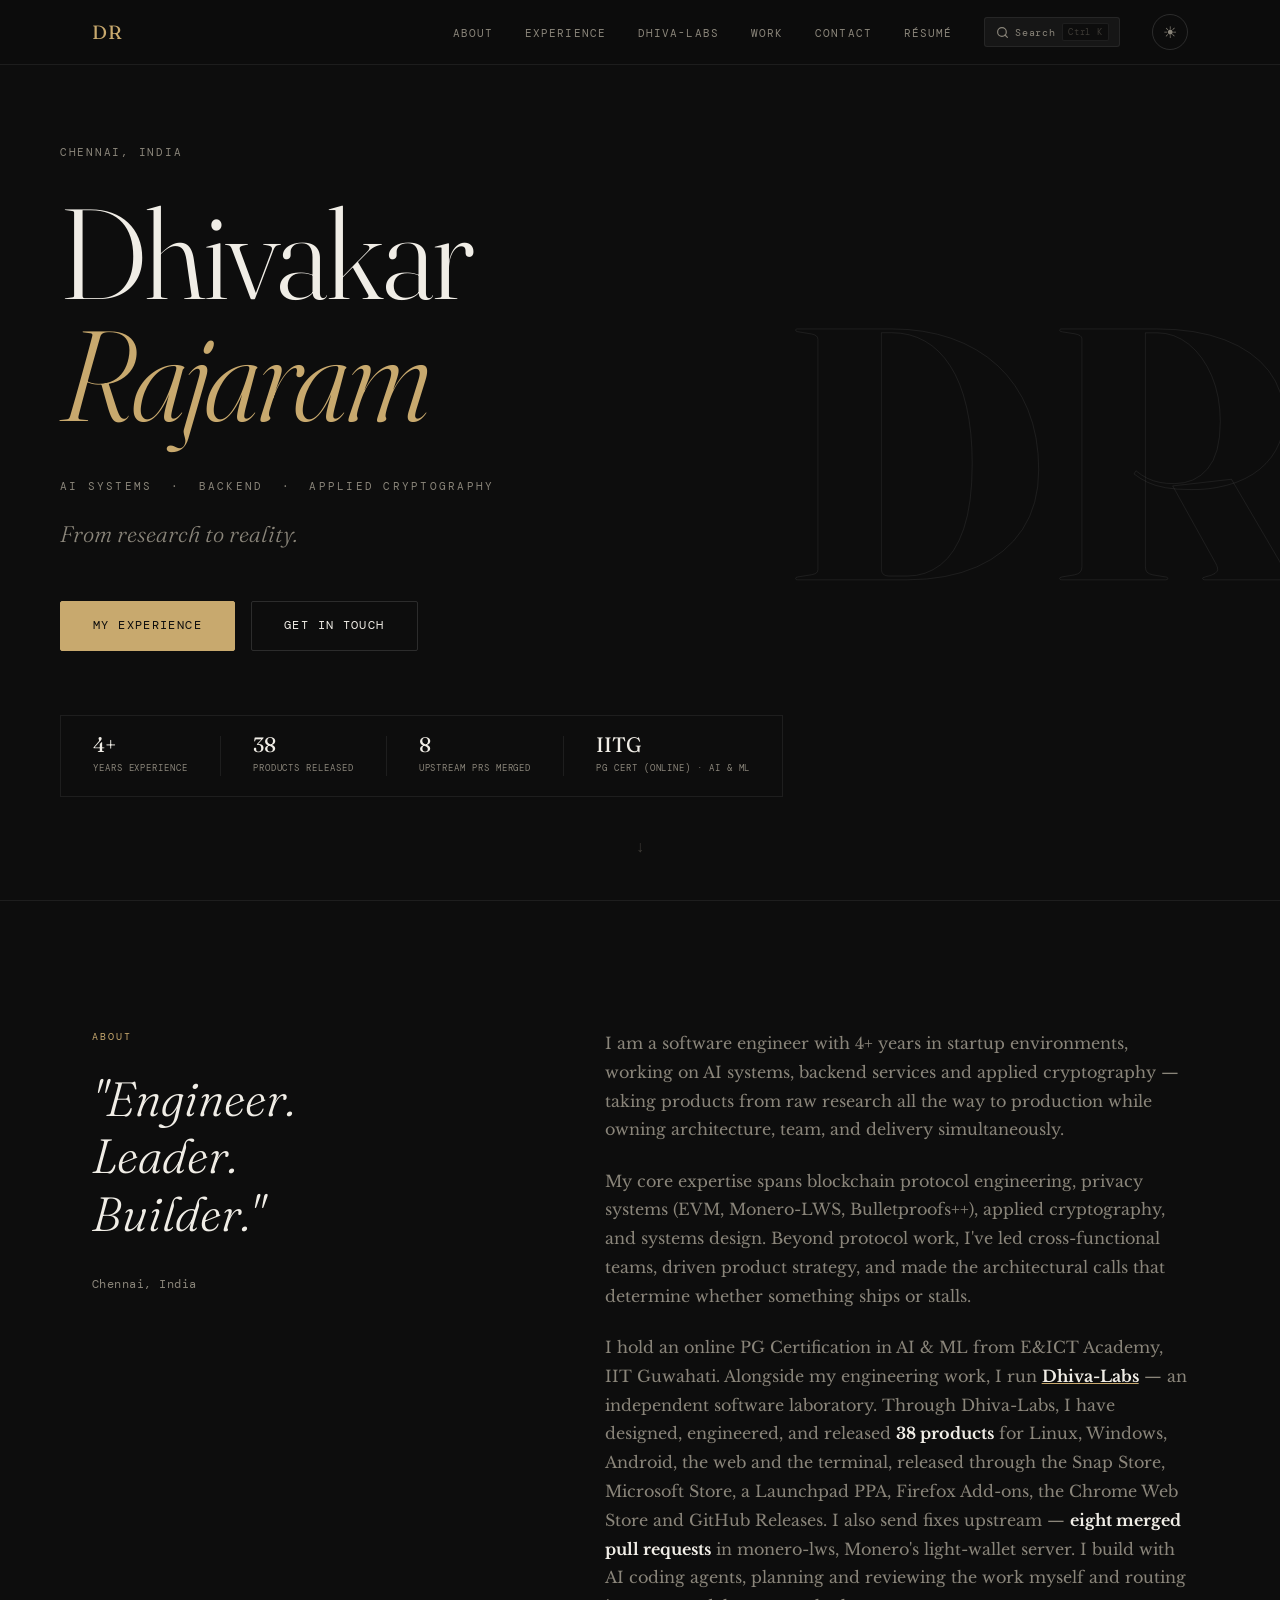
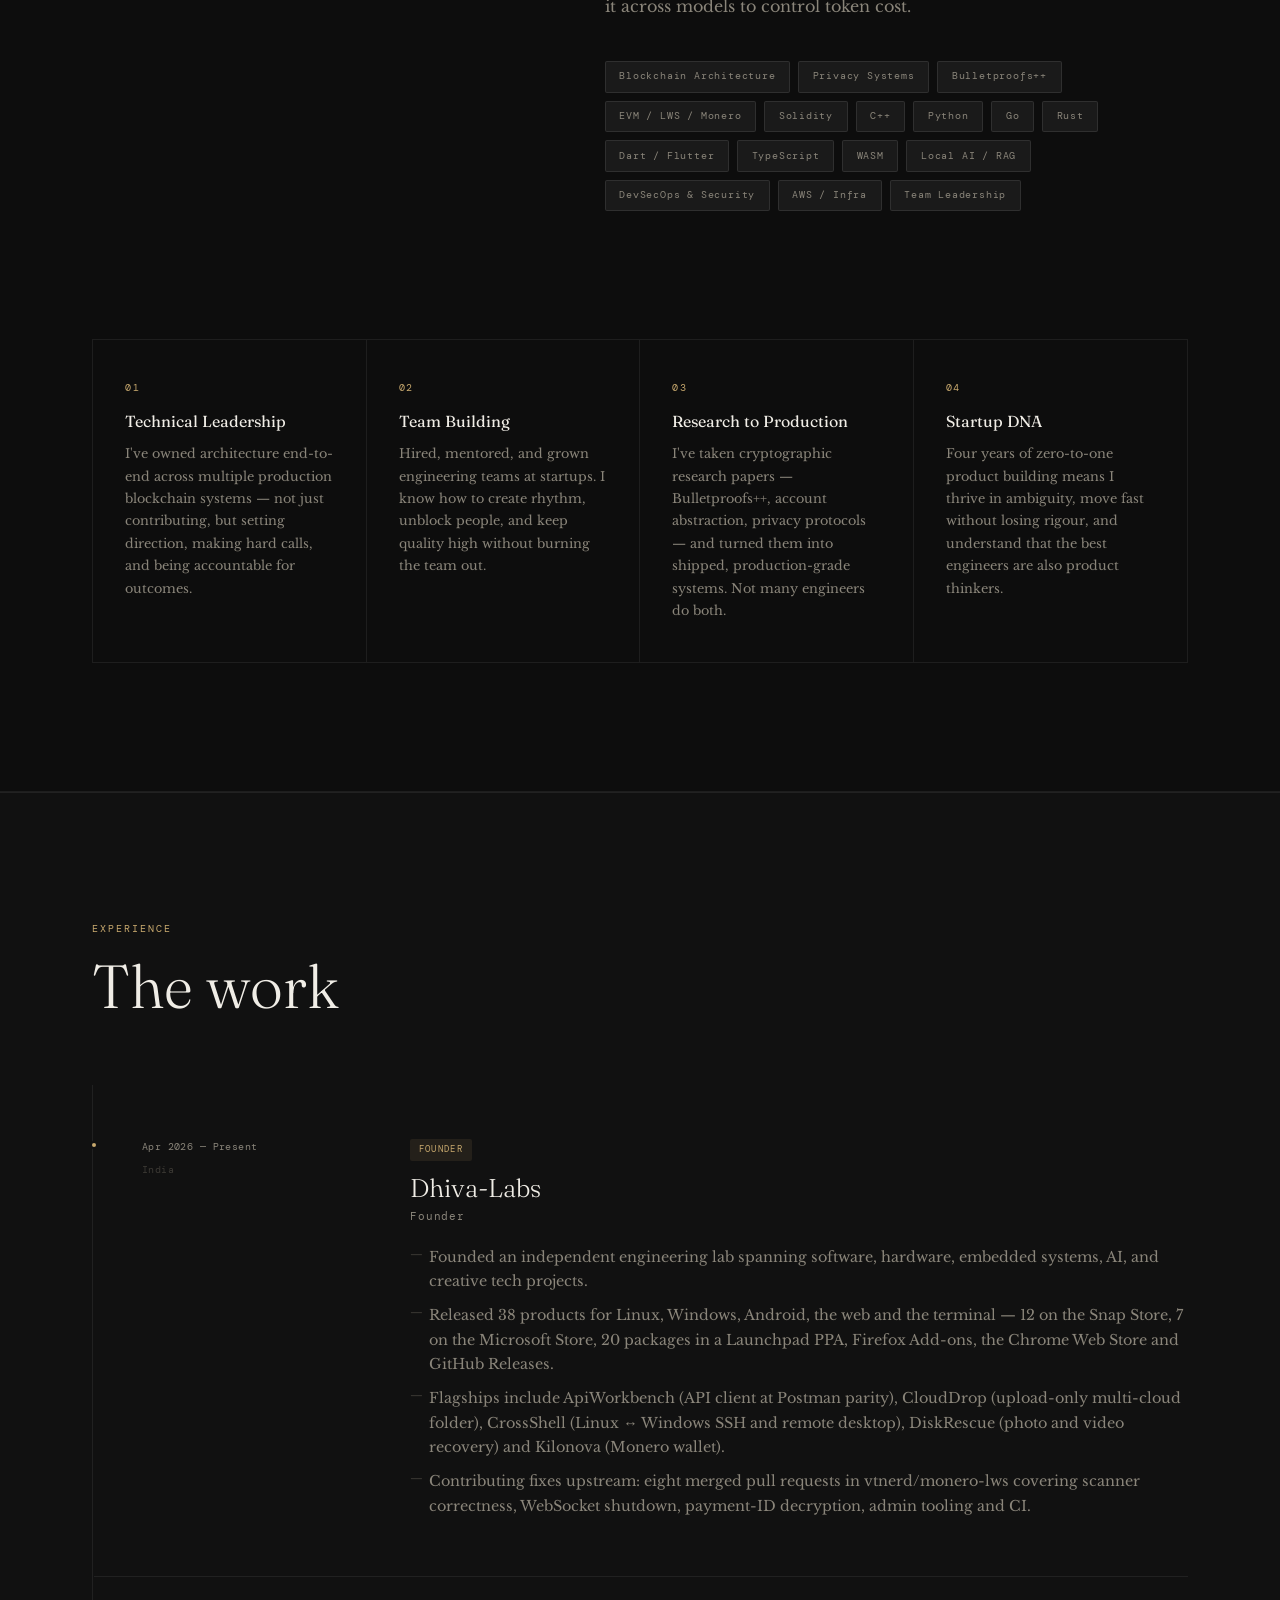
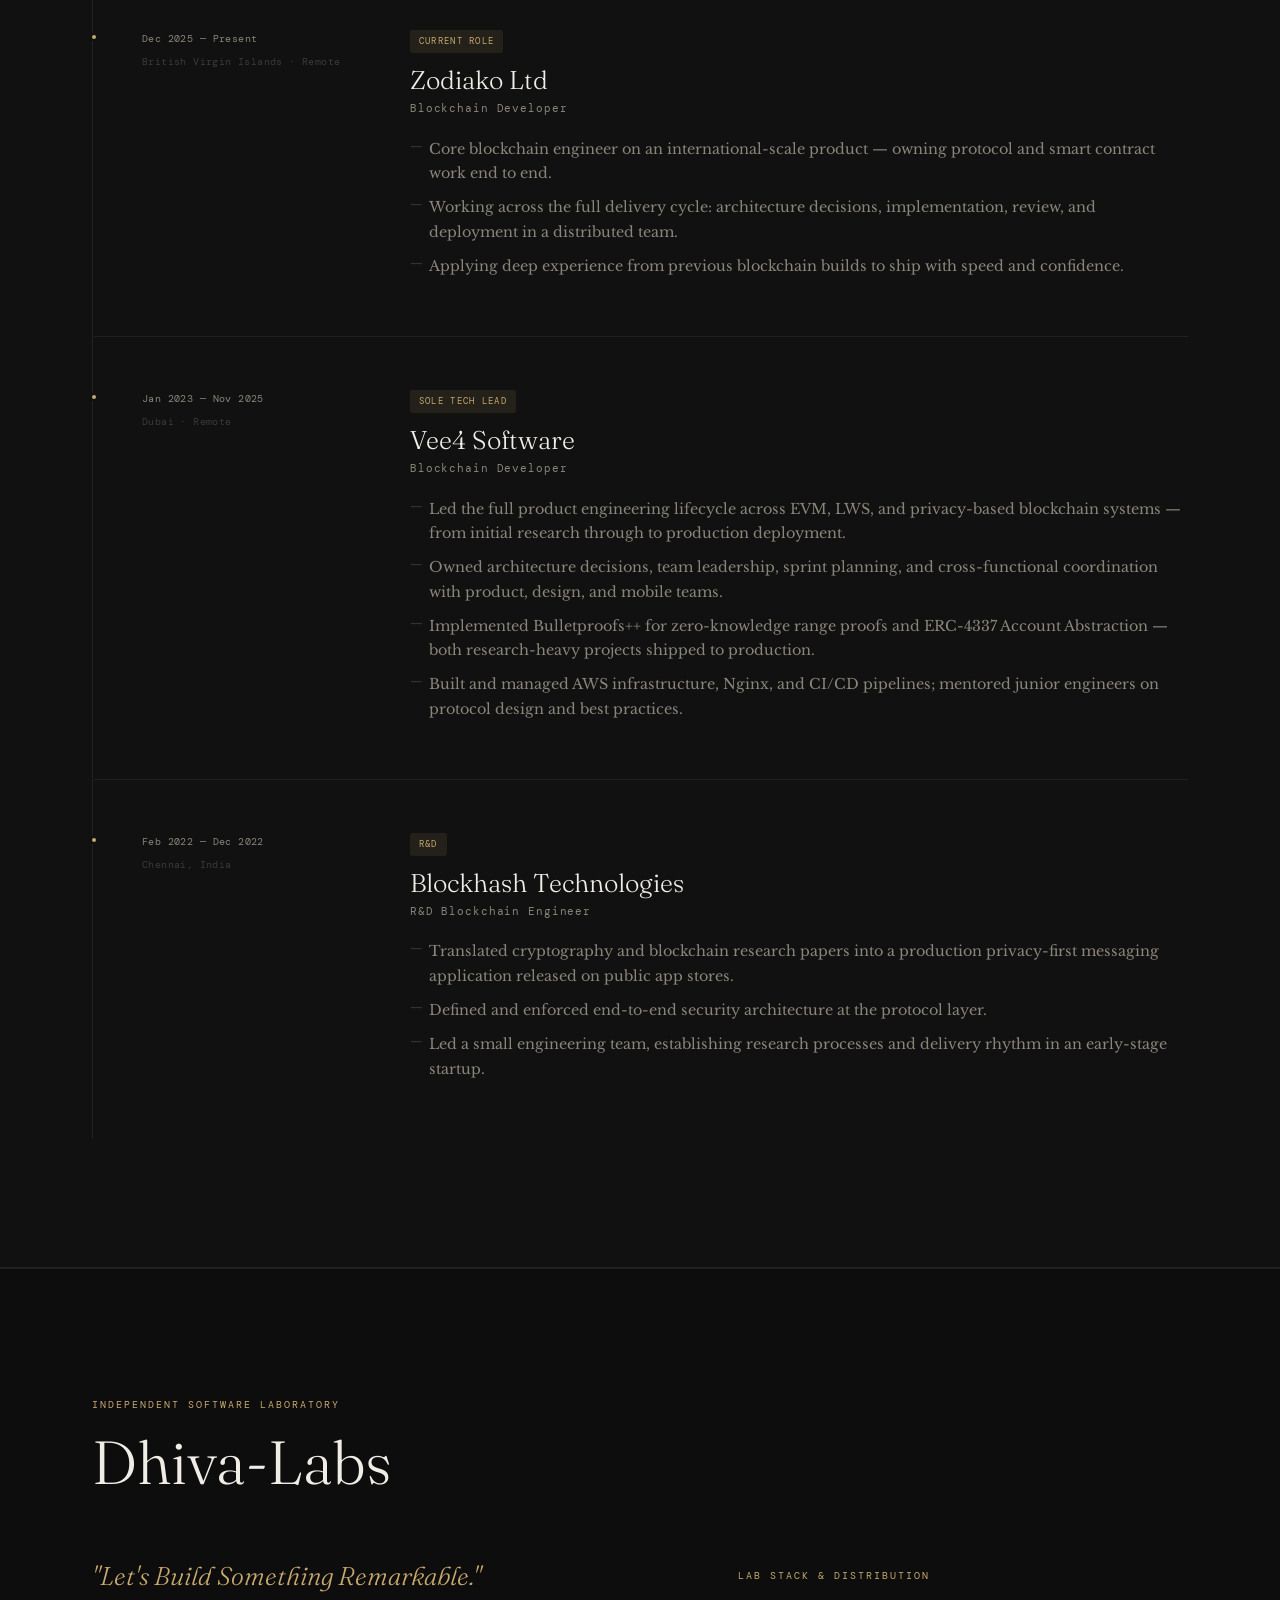
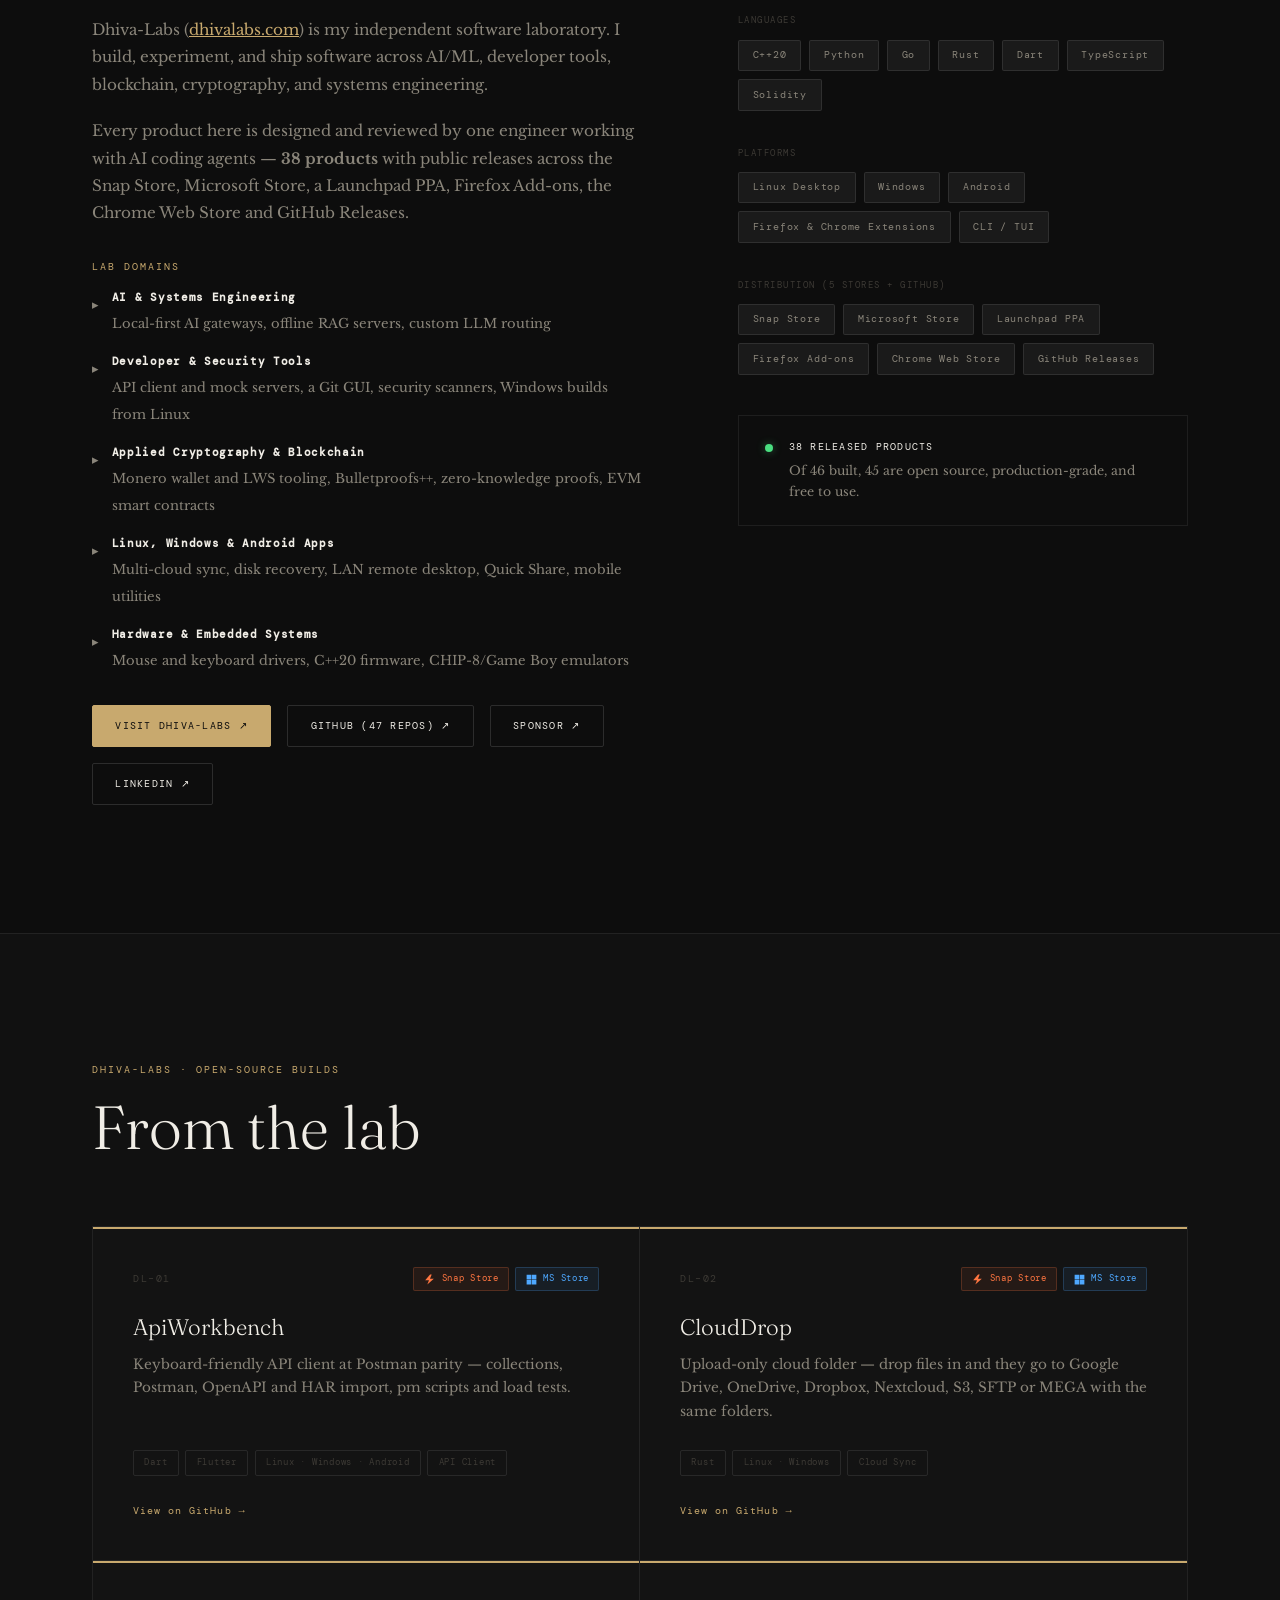
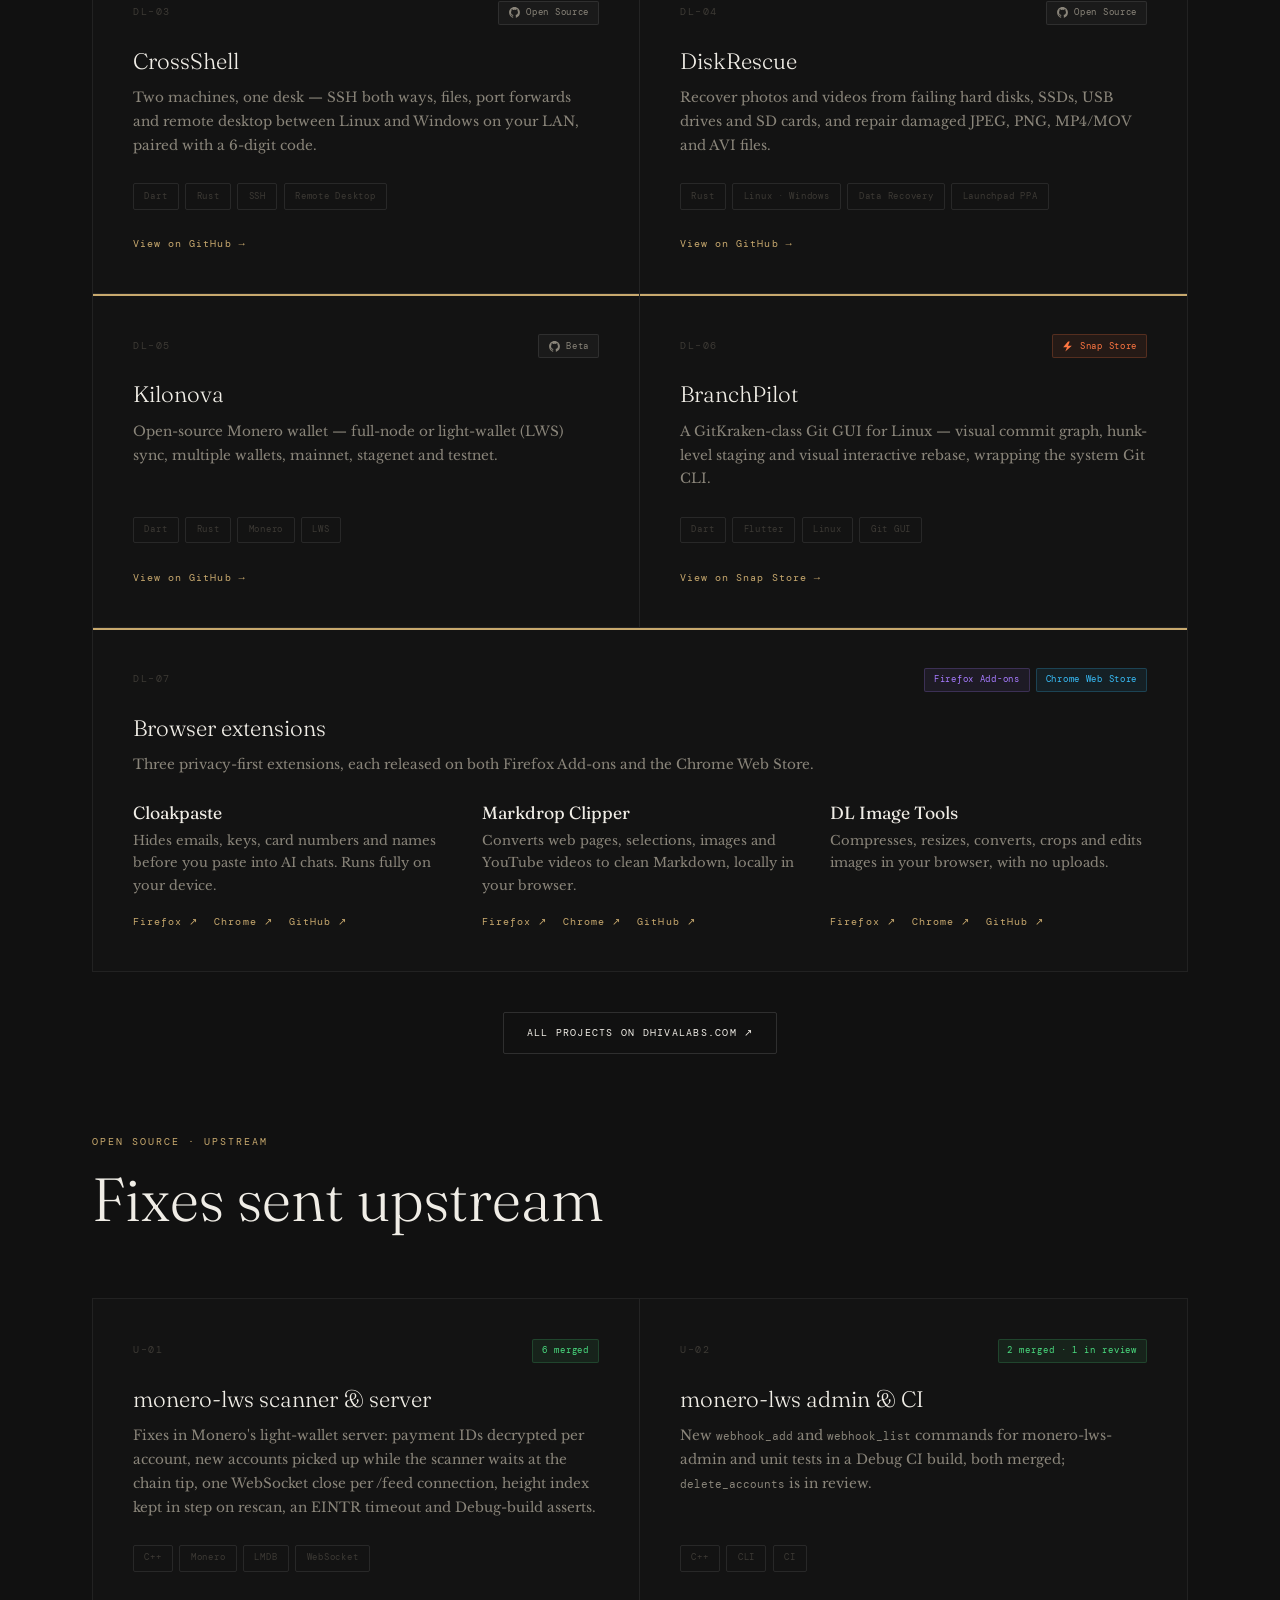
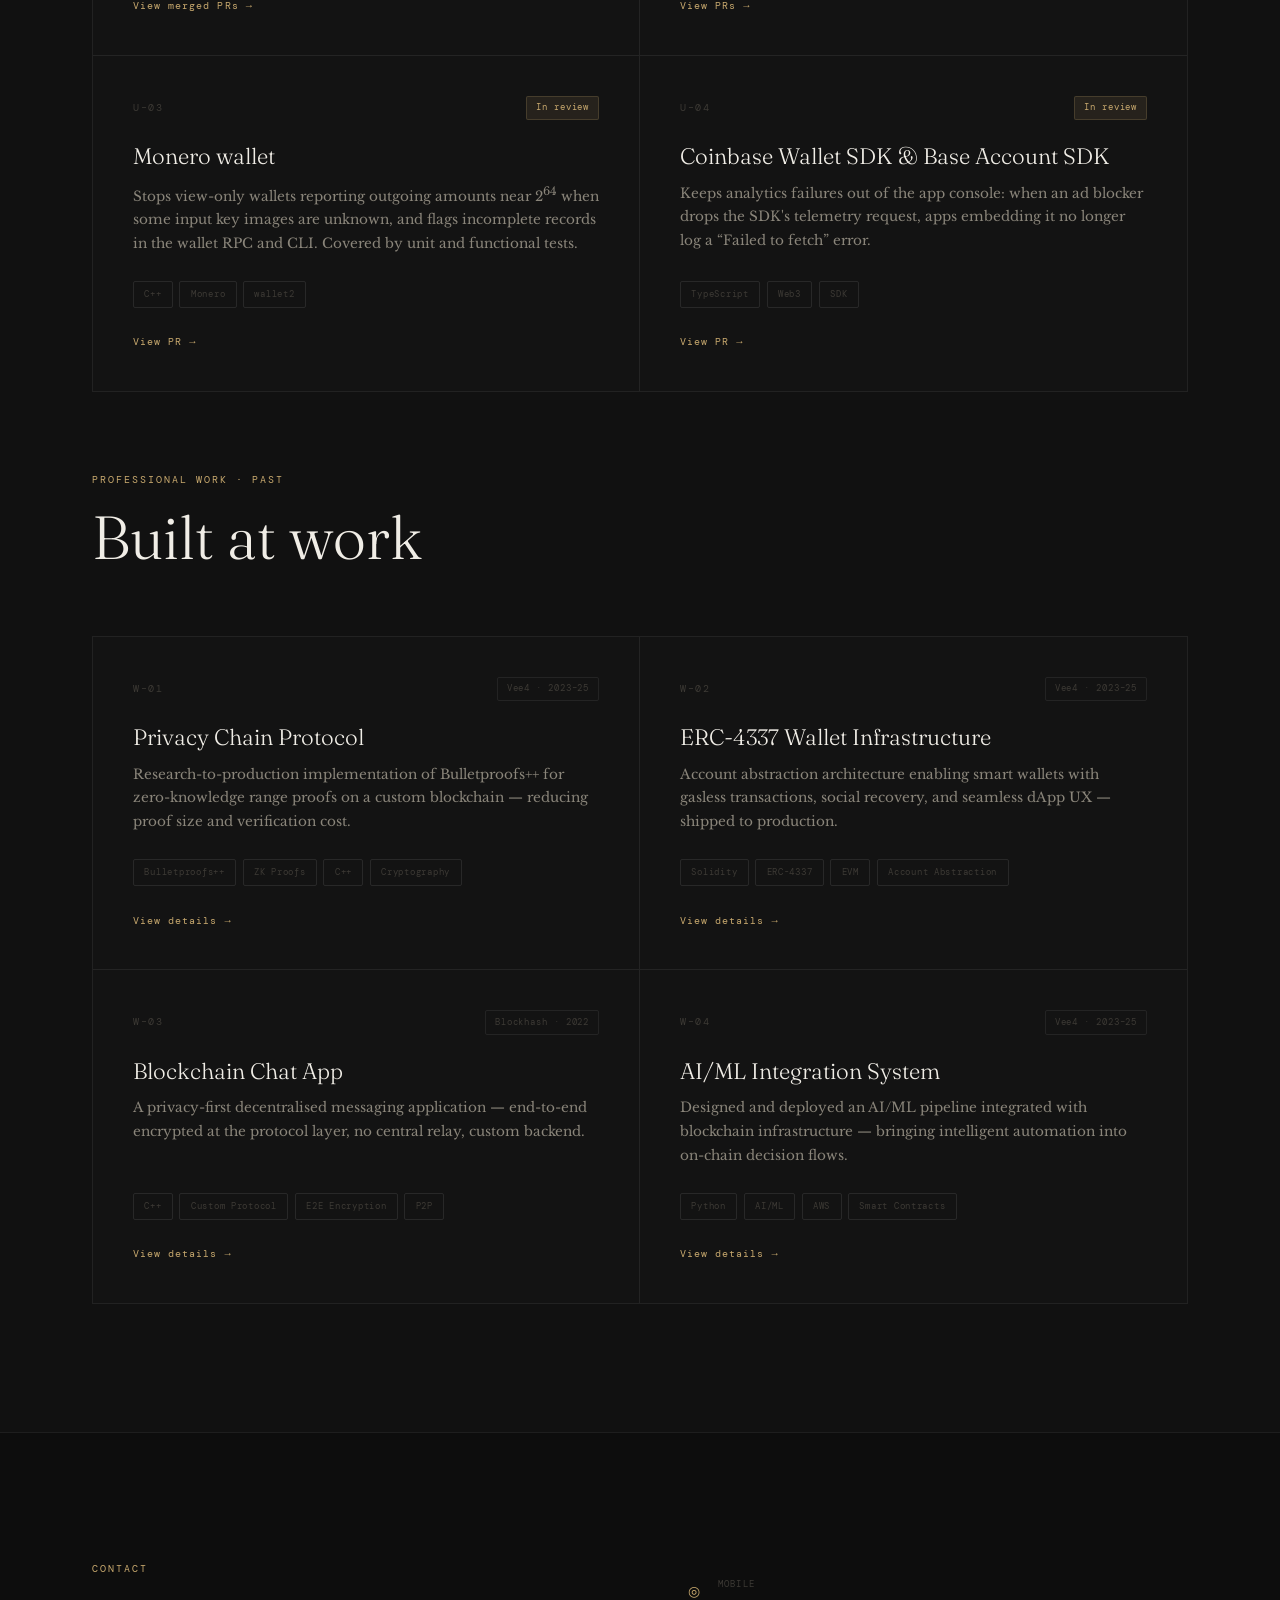
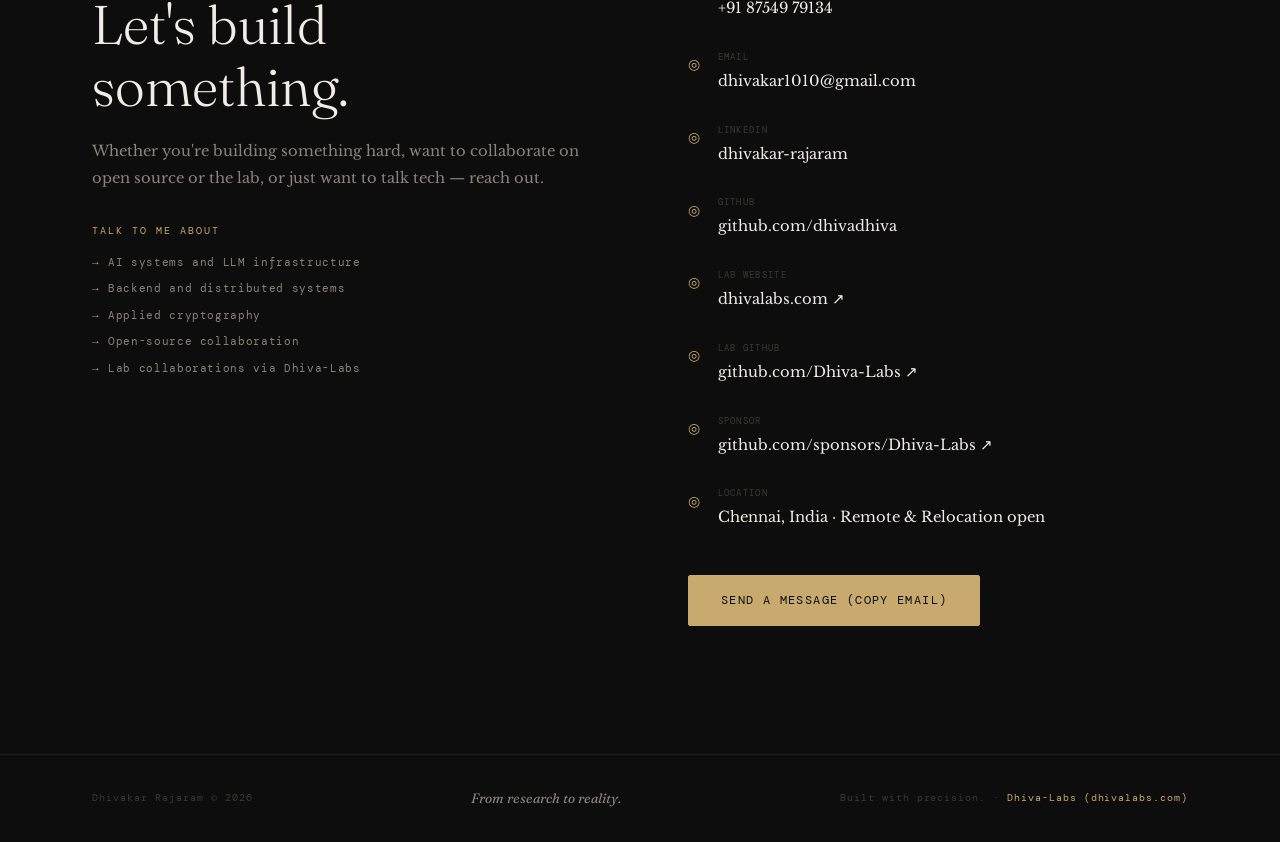
==== commit 36b944e4: "Merge pull request #3 from dhivadhiva/add-browser-extensions Show the browser extensions on Firefox " ====
--- a/index.html
+++ b/index.html
@@ -13,7 +13,7 @@
   <link rel="preconnect" href="https://fonts.gstatic.com" crossorigin />
   <link href="https://fonts.googleapis.com/css2?family=Libre+Baskerville:ital,wght@0,400;0,700;1,400&family=DM+Mono:wght@300;400;500&family=Fraunces:ital,opsz,wght@0,9..144,300;0,9..144,400;0,9..144,700;1,9..144,300;1,9..144,400&display=swap" rel="stylesheet" />
 
-  <link rel="stylesheet" href="assets/css/style.css?v=2" />
+  <link rel="stylesheet" href="assets/css/style.css?v=3" />
 </head>
 <body>
 
@@ -106,7 +106,7 @@
       <div class="about-right" data-reveal>
         <p>I am a software engineer with 4+ years in startup environments, working on AI systems, backend services and applied cryptography — taking products from raw research all the way to production while owning architecture, team, and delivery simultaneously.</p>
         <p>My core expertise spans blockchain protocol engineering, privacy systems (EVM, Monero-LWS, Bulletproofs++), applied cryptography, and systems design. Beyond protocol work, I've led cross-functional teams, driven product strategy, and made the architectural calls that determine whether something ships or stalls.</p>
-        <p>I hold an online PG Certification in AI &amp; ML from E&amp;ICT Academy, IIT Guwahati. Alongside my engineering work, I run <a href="https://dhivalabs.com/" target="_blank" style="color:var(--accent);text-decoration:underline"><strong>Dhiva-Labs</strong></a> — an independent software laboratory. Through Dhiva-Labs, I have designed, engineered, and released <strong>38 products</strong> for Linux, Windows, Android, the web and the terminal, released through the Snap Store, Microsoft Store, a Launchpad PPA, the Chrome Web Store and GitHub Releases. I also send fixes upstream — <strong>eight merged pull requests</strong> in monero-lws, Monero's light-wallet server. I build with AI coding agents, planning and reviewing the work myself and routing it across models to control token cost.</p>
+        <p>I hold an online PG Certification in AI &amp; ML from E&amp;ICT Academy, IIT Guwahati. Alongside my engineering work, I run <a href="https://dhivalabs.com/" target="_blank" style="color:var(--accent);text-decoration:underline"><strong>Dhiva-Labs</strong></a> — an independent software laboratory. Through Dhiva-Labs, I have designed, engineered, and released <strong>38 products</strong> for Linux, Windows, Android, the web and the terminal, released through the Snap Store, Microsoft Store, a Launchpad PPA, Firefox Add-ons, the Chrome Web Store and GitHub Releases. I also send fixes upstream — <strong>eight merged pull requests</strong> in monero-lws, Monero's light-wallet server. I build with AI coding agents, planning and reviewing the work myself and routing it across models to control token cost.</p>
 
         <div class="skills-grid">
           <span class="pill">Blockchain Architecture</span>
@@ -180,7 +180,7 @@
             <p class="timeline-role">Founder</p>
             <ul class="timeline-bullets">
               <li>Founded an independent engineering lab spanning software, hardware, embedded systems, AI, and creative tech projects.</li>
-              <li>Released 38 products for Linux, Windows, Android, the web and the terminal — 12 on the Snap Store, 7 on the Microsoft Store, 20 packages in a Launchpad PPA, the Chrome Web Store and GitHub Releases.</li>
+              <li>Released 38 products for Linux, Windows, Android, the web and the terminal — 12 on the Snap Store, 7 on the Microsoft Store, 20 packages in a Launchpad PPA, Firefox Add-ons, the Chrome Web Store and GitHub Releases.</li>
               <li>Flagships include ApiWorkbench (API client at Postman parity), CloudDrop (upload-only multi-cloud folder), CrossShell (Linux ↔ Windows SSH and remote desktop), DiskRescue (photo and video recovery) and Kilonova (Monero wallet).</li>
               <li>Contributing fixes upstream: eight merged pull requests in vtnerd/monero-lws covering scanner correctness, WebSocket shutdown, payment-ID decryption, admin tooling and CI.</li>
             </ul>
@@ -258,7 +258,7 @@
         <div class="dhivalabs-intro" data-reveal>
           <p class="dhivalabs-quote">"Let's Build Something Remarkable."</p>
           <p class="dhivalabs-desc">Dhiva-Labs (<a href="https://dhivalabs.com/" target="_blank" style="color:var(--accent);text-decoration:underline">dhivalabs.com</a>) is my independent software laboratory. I build, experiment, and ship software across AI/ML, developer tools, blockchain, cryptography, and systems engineering.</p>
-          <p class="dhivalabs-desc">Every product here is designed and reviewed by one engineer working with AI coding agents — <strong>38 products</strong> with public releases across the Snap Store, Microsoft Store, a Launchpad PPA, the Chrome Web Store and GitHub Releases.</p>
+          <p class="dhivalabs-desc">Every product here is designed and reviewed by one engineer working with AI coding agents — <strong>38 products</strong> with public releases across the Snap Store, Microsoft Store, a Launchpad PPA, Firefox Add-ons, the Chrome Web Store and GitHub Releases.</p>
 
           <div class="dhivalabs-domains">
             <span class="section-label" style="margin-bottom:0.8rem;display:block">Lab Domains</span>
@@ -329,16 +329,17 @@
               <span class="pill">Linux Desktop</span>
               <span class="pill">Windows</span>
               <span class="pill">Android</span>
-              <span class="pill">Chrome Extensions</span>
+              <span class="pill">Firefox &amp; Chrome Extensions</span>
               <span class="pill">CLI / TUI</span>
             </div>
           </div>
           <div class="stack-category">
-            <span class="stack-cat-label mono">Distribution (4 Stores + GitHub)</span>
+            <span class="stack-cat-label mono">Distribution (5 Stores + GitHub)</span>
             <div class="skills-grid" style="margin-top:0.5rem">
               <span class="pill">Snap Store</span>
               <span class="pill">Microsoft Store</span>
               <span class="pill">Launchpad PPA</span>
+              <span class="pill">Firefox Add-ons</span>
               <span class="pill">Chrome Web Store</span>
               <span class="pill">GitHub Releases</span>
             </div>
@@ -348,7 +349,7 @@
             <span class="lab-status-dot"></span>
             <div>
               <p class="lab-status-title mono">38 Released Products</p>
-              <p class="lab-status-sub">45 of them open source, production-grade, and free to use.</p>
+              <p class="lab-status-sub">Of 46 built, 45 are open source, production-grade, and free to use.</p>
             </div>
           </div>
         </div>
@@ -471,6 +472,34 @@
               <span class="tag">Git GUI</span>
             </div>
             <a class="project-link" href="https://snapcraft.io/branchpilot" target="_blank">View on Snap Store →</a>
+          </div>
+        </div>
+
+        <div class="project-card project-card--featured project-card--wide" id="extensions" data-reveal>
+          <div class="project-card-inner">
+            <div class="project-card-top">
+              <div class="project-number mono">DL–07</div>
+              <div class="project-badges"><span class="badge badge-firefox">Firefox Add-ons</span><span class="badge badge-chrome">Chrome Web Store</span></div>
+            </div>
+            <h3 class="project-name">Browser extensions</h3>
+            <p class="project-desc">Three privacy-first extensions, each released on both Firefox Add-ons and the Chrome Web Store.</p>
+            <div class="ext-list">
+              <div class="ext-item">
+                <h4 class="ext-name">Cloakpaste</h4>
+                <p class="ext-desc">Hides emails, keys, card numbers and names before you paste into AI chats. Runs fully on your device.</p>
+                <div class="ext-links"><a href="https://addons.mozilla.org/en-US/firefox/addon/cloakpaste/" target="_blank" rel="noopener">Firefox ↗</a><a href="https://chromewebstore.google.com/detail/cloakpaste/ipbcjcgdoedkfkeahgknlbbhkaoglppm" target="_blank" rel="noopener">Chrome ↗</a><a href="https://github.com/Dhiva-Labs/Cloakpaste" target="_blank" rel="noopener">GitHub ↗</a></div>
+              </div>
+              <div class="ext-item">
+                <h4 class="ext-name">Markdrop Clipper</h4>
+                <p class="ext-desc">Converts web pages, selections, images and YouTube videos to clean Markdown, locally in your browser.</p>
+                <div class="ext-links"><a href="https://addons.mozilla.org/en-US/firefox/addon/markdrop-clipper/" target="_blank" rel="noopener">Firefox ↗</a><a href="https://chromewebstore.google.com/detail/markdrop-clipper/faoajjlfiflbnegodccplgdhapoibhca" target="_blank" rel="noopener">Chrome ↗</a><a href="https://github.com/Dhiva-Labs/markdrop" target="_blank" rel="noopener">GitHub ↗</a></div>
+              </div>
+              <div class="ext-item">
+                <h4 class="ext-name">DL Image Tools</h4>
+                <p class="ext-desc">Compresses, resizes, converts, crops and edits images in your browser, with no uploads.</p>
+                <div class="ext-links"><a href="https://addons.mozilla.org/en-US/firefox/addon/dl-image-tools/" target="_blank" rel="noopener">Firefox ↗</a><a href="https://chromewebstore.google.com/detail/dl-image-tools/ighlhdddbockbcooddmeajncpgihlcob" target="_blank" rel="noopener">Chrome ↗</a><a href="https://github.com/Dhiva-Labs/dl-image-tools" target="_blank" rel="noopener">GitHub ↗</a></div>
+              </div>
+            </div>
           </div>
         </div>
       </div>
@@ -749,6 +778,6 @@
   <!-- TOAST CONTAINER -->
   <div class="toast" id="toast"></div>
 
-  <script src="assets/js/main.js?v=2"></script>
+  <script src="assets/js/main.js?v=3"></script>
 </body>
 </html>
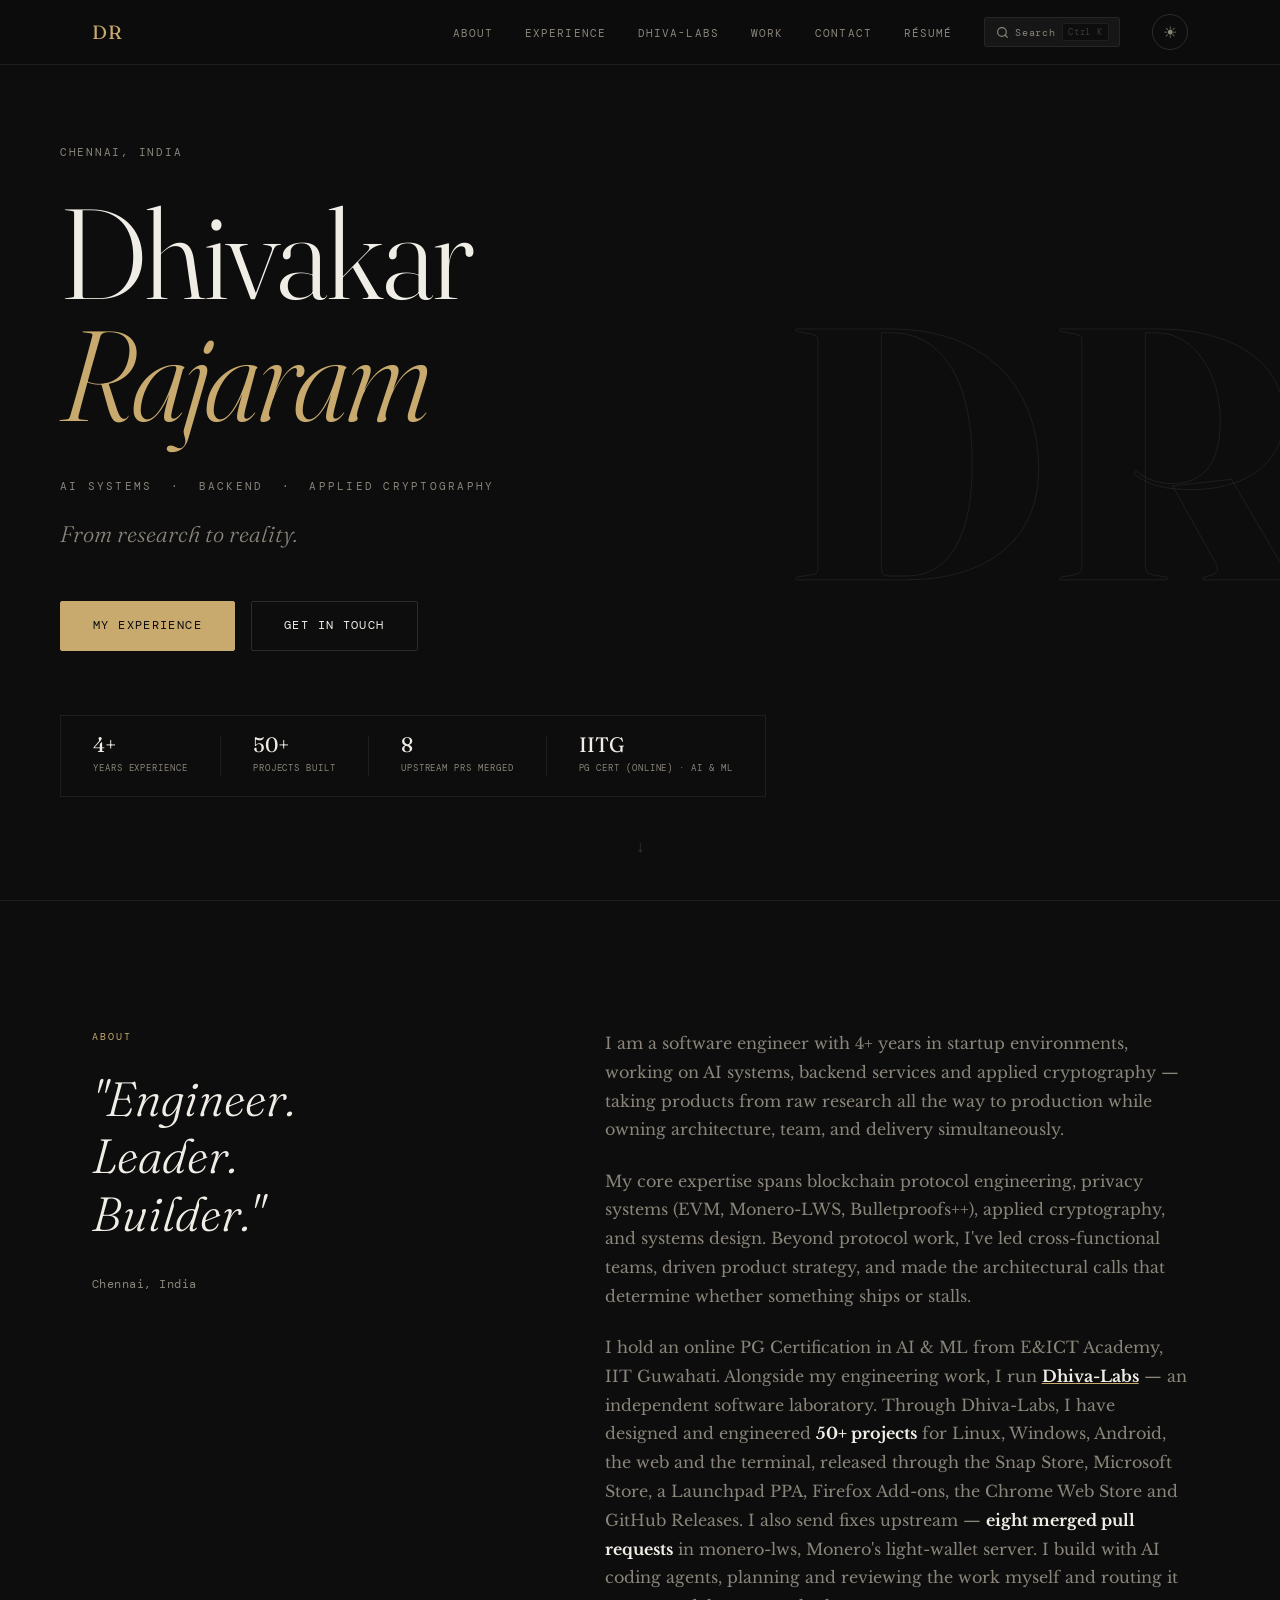
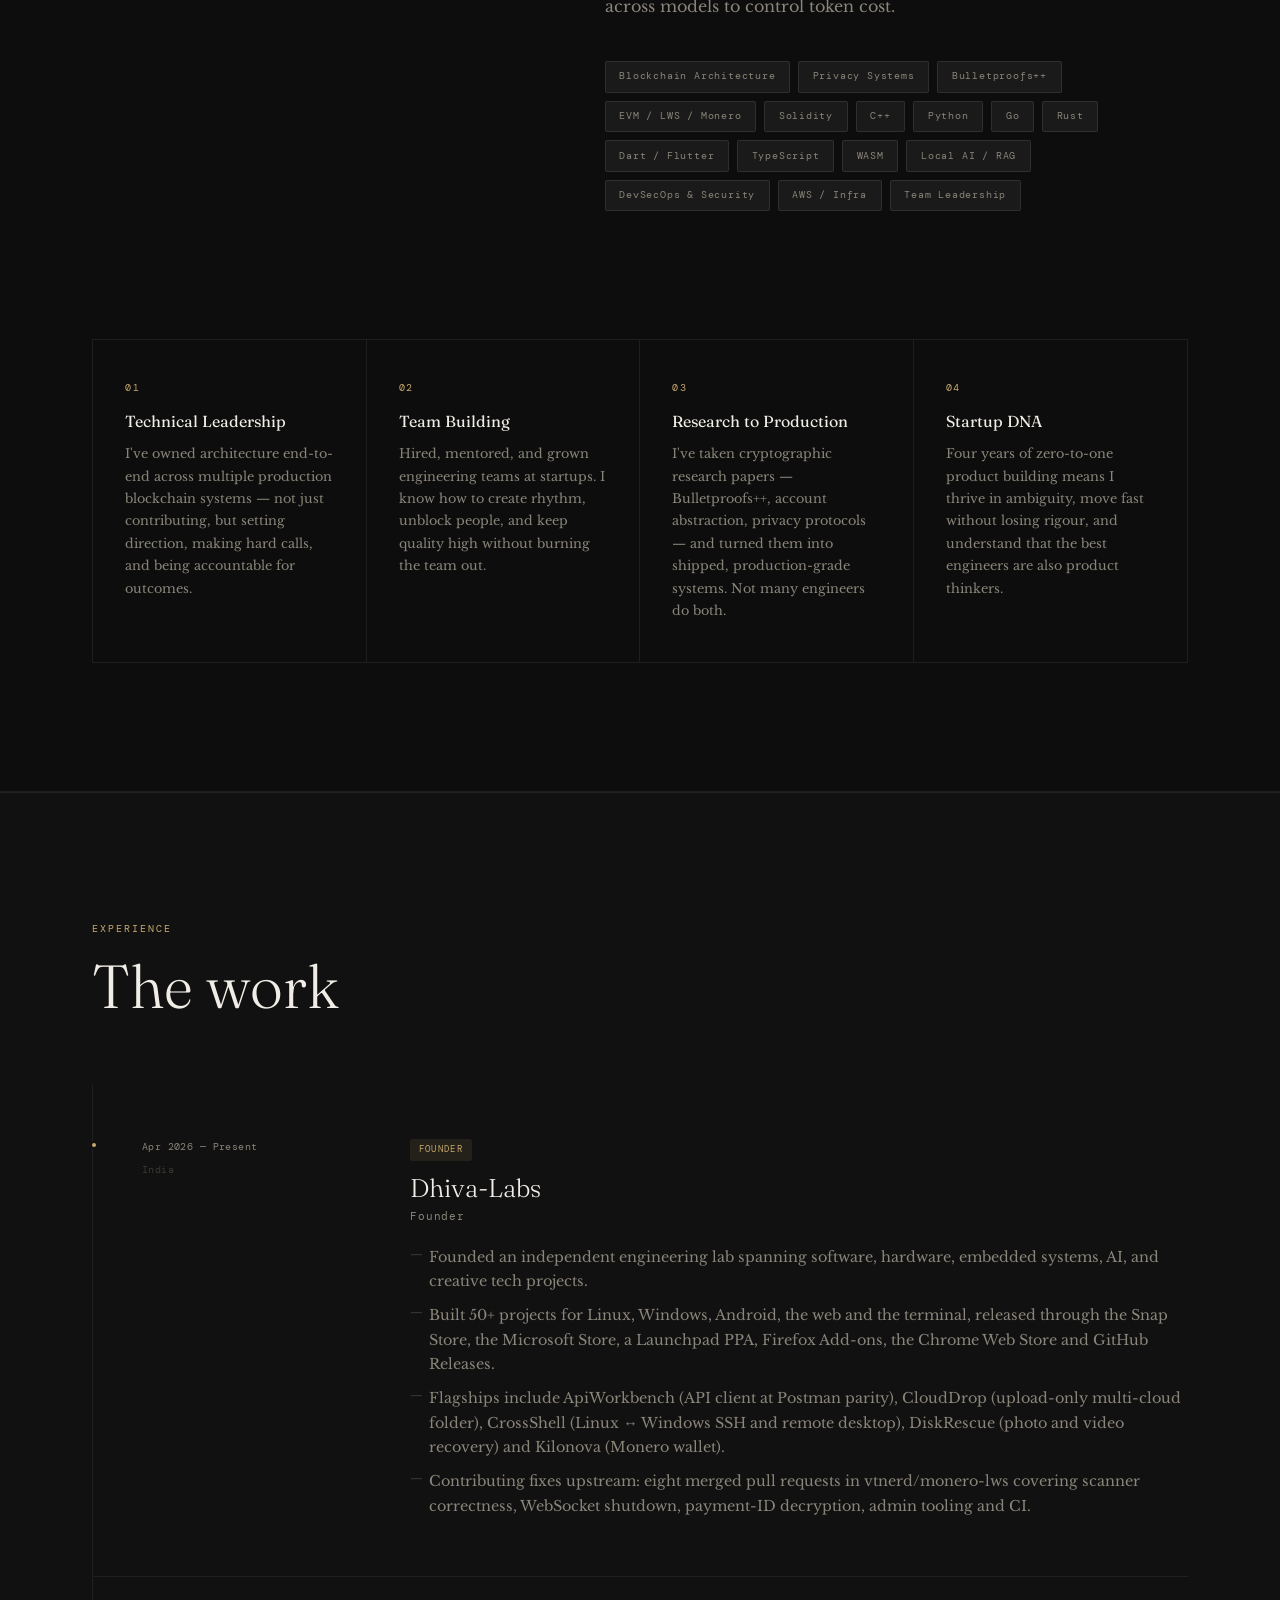
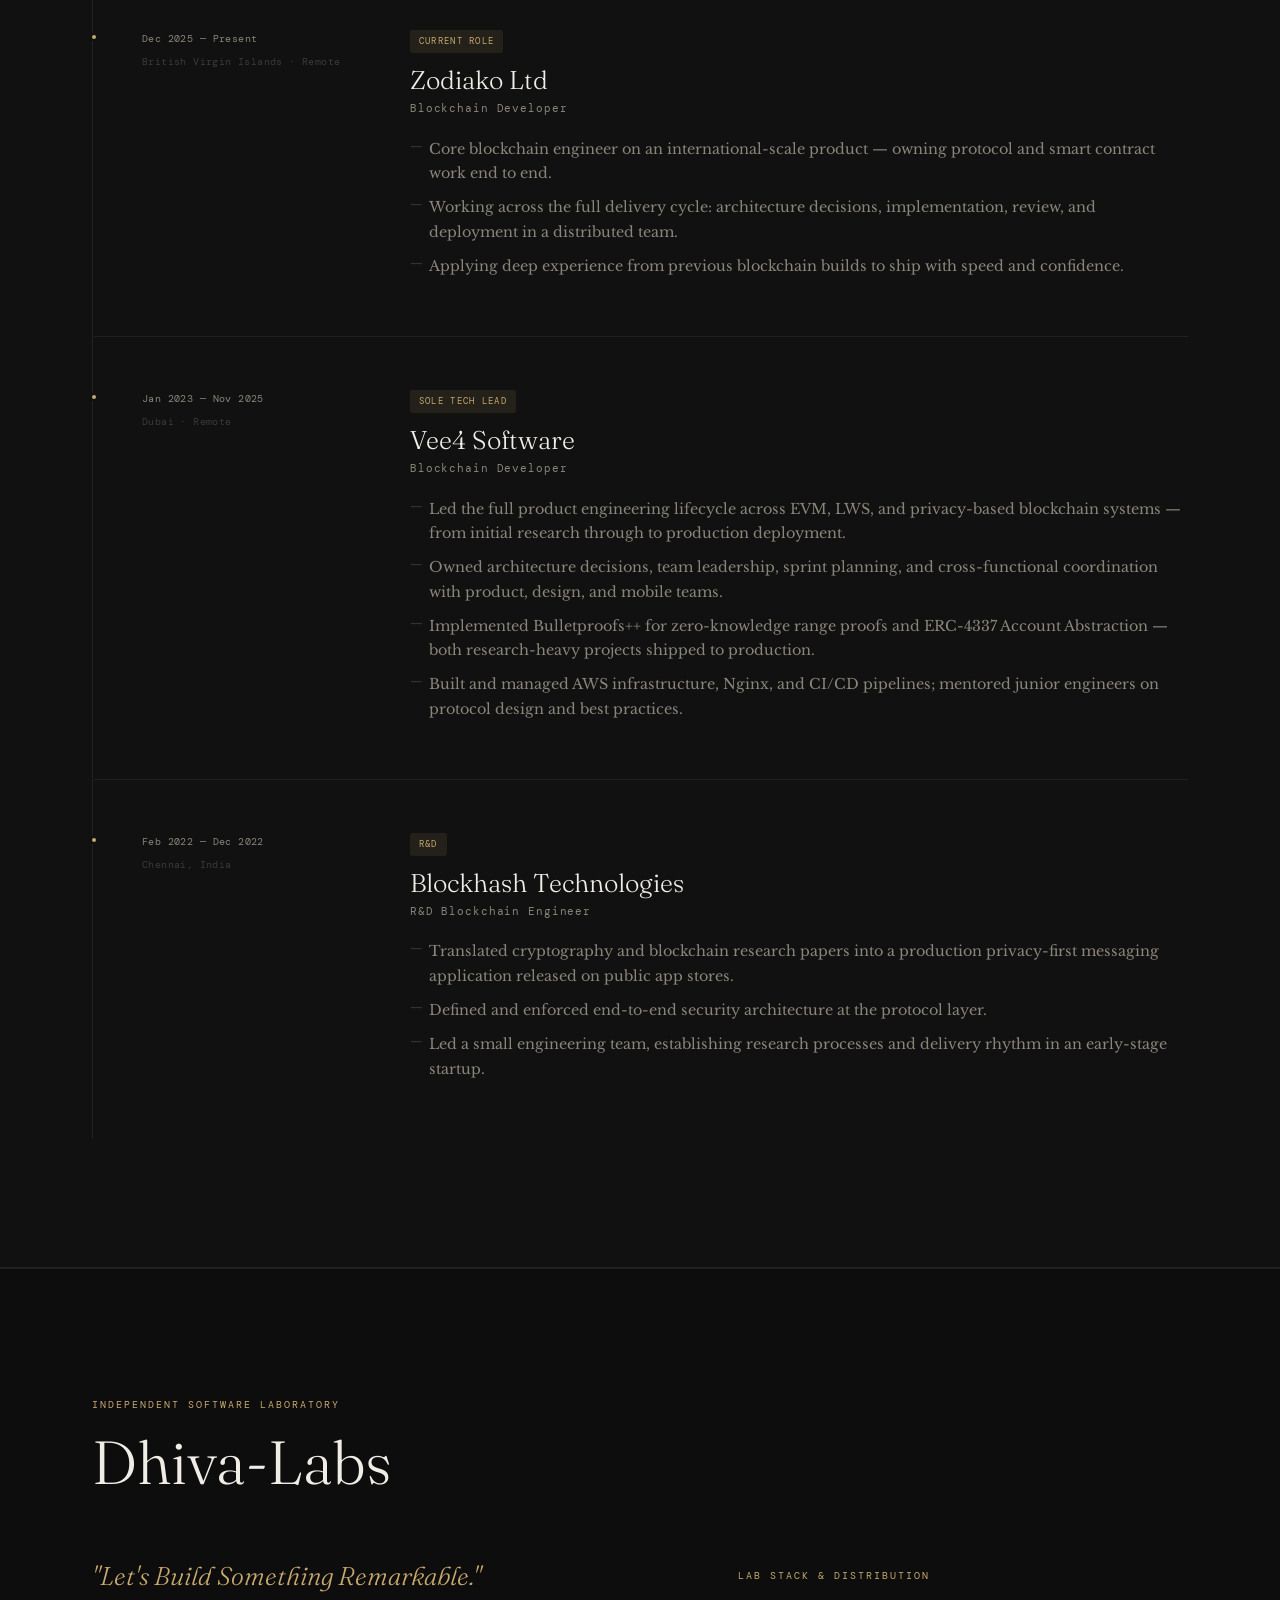
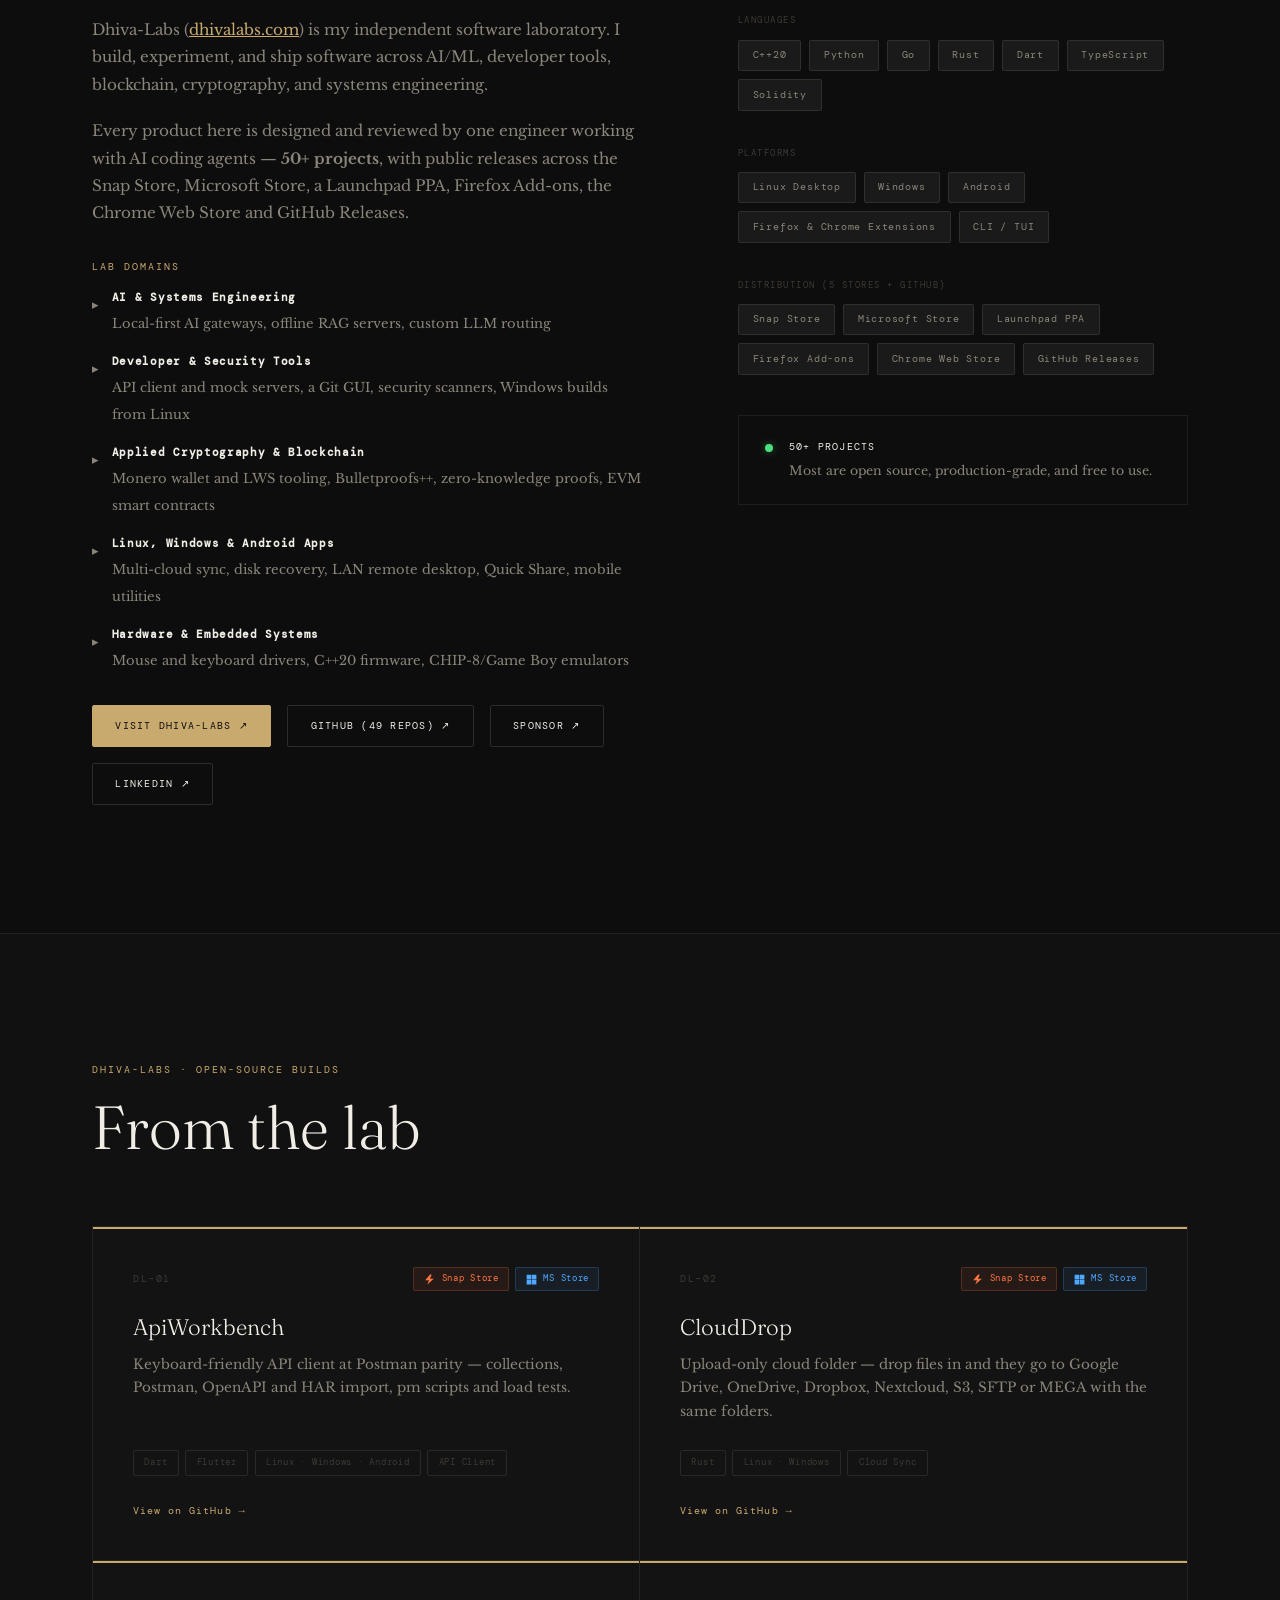
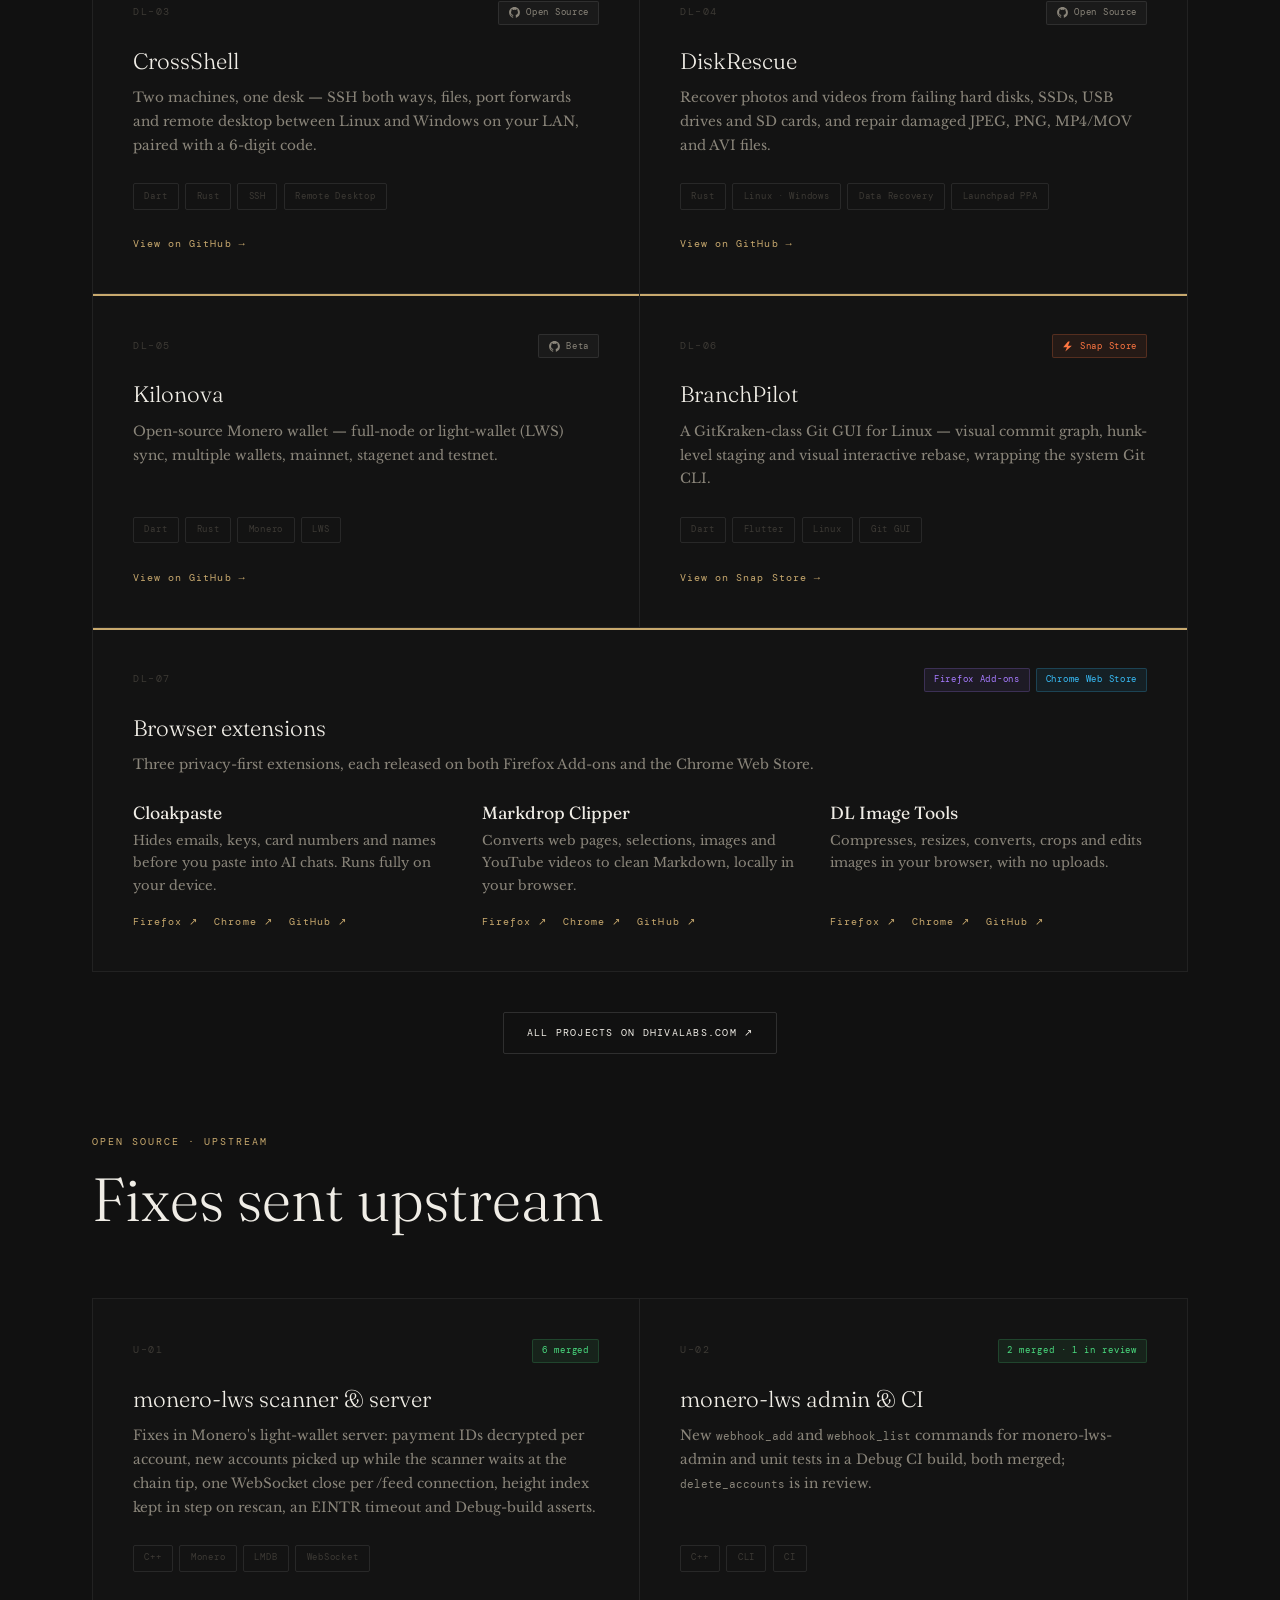
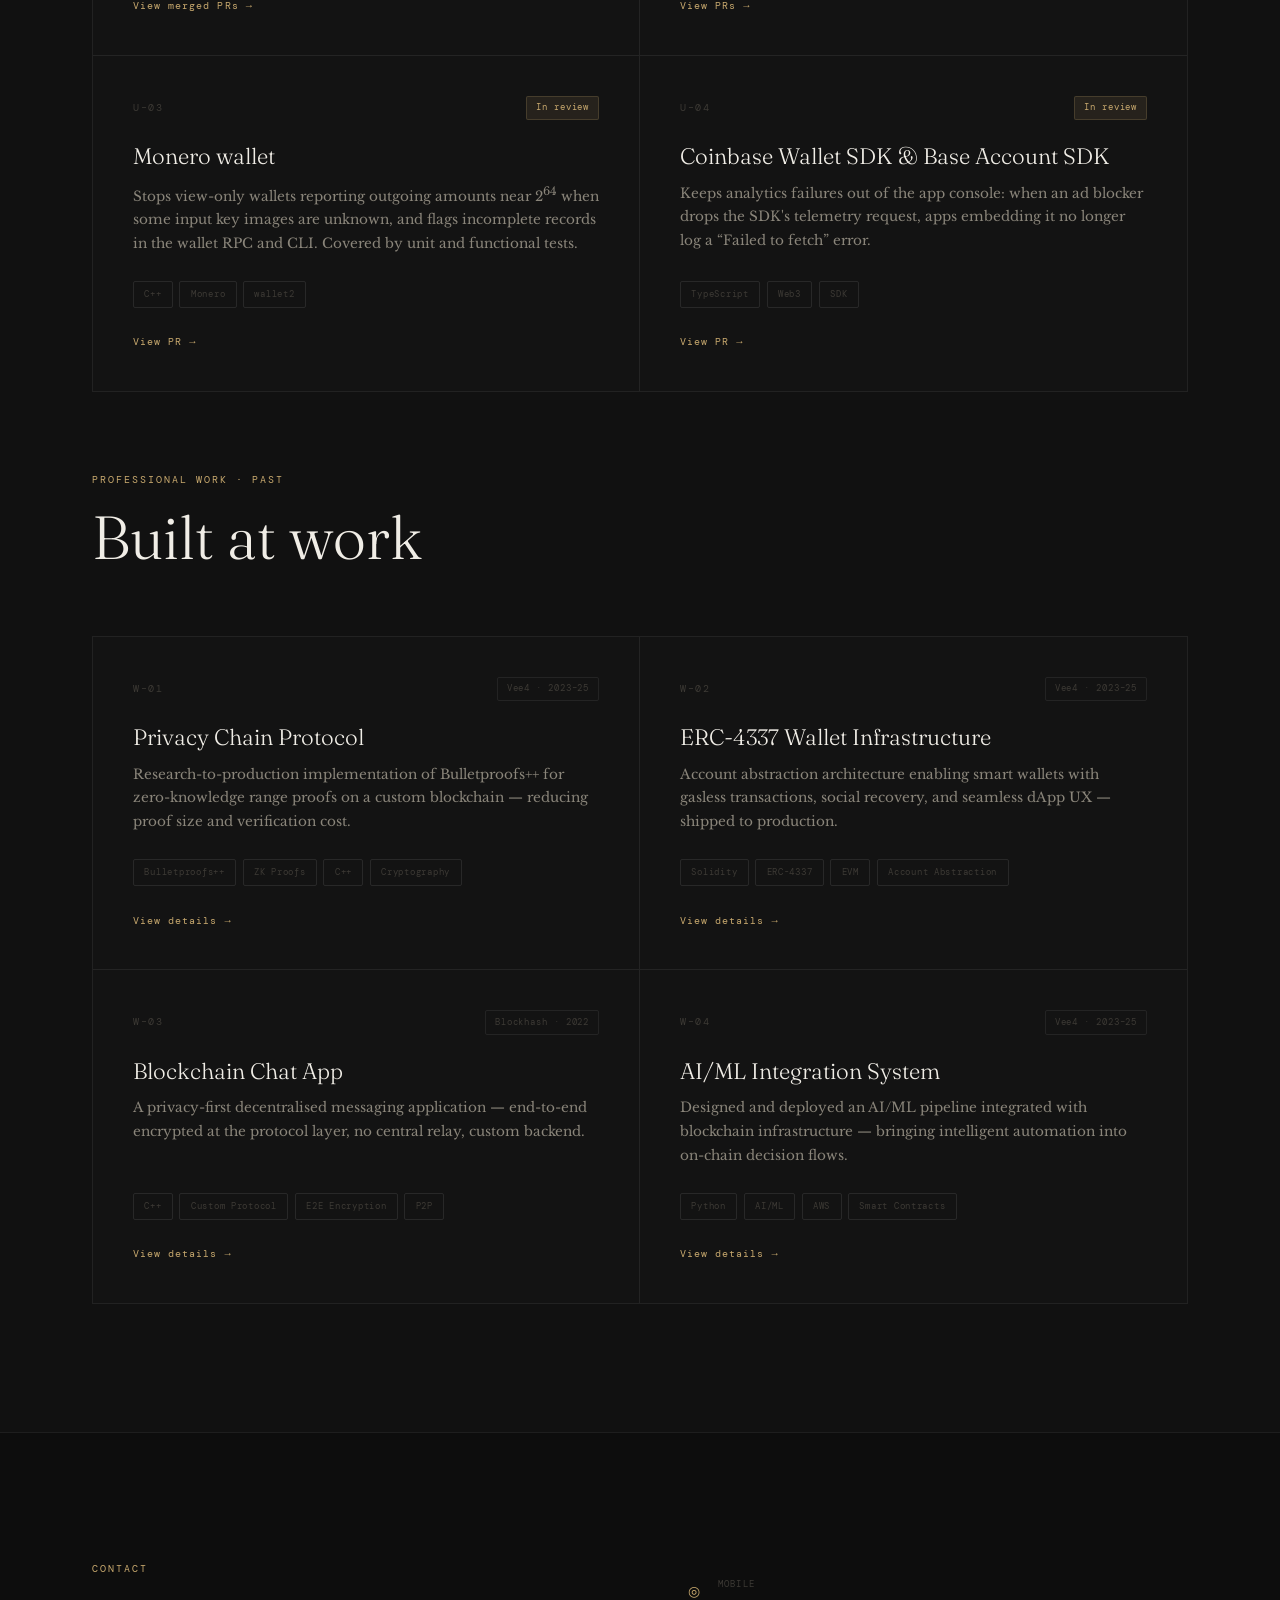
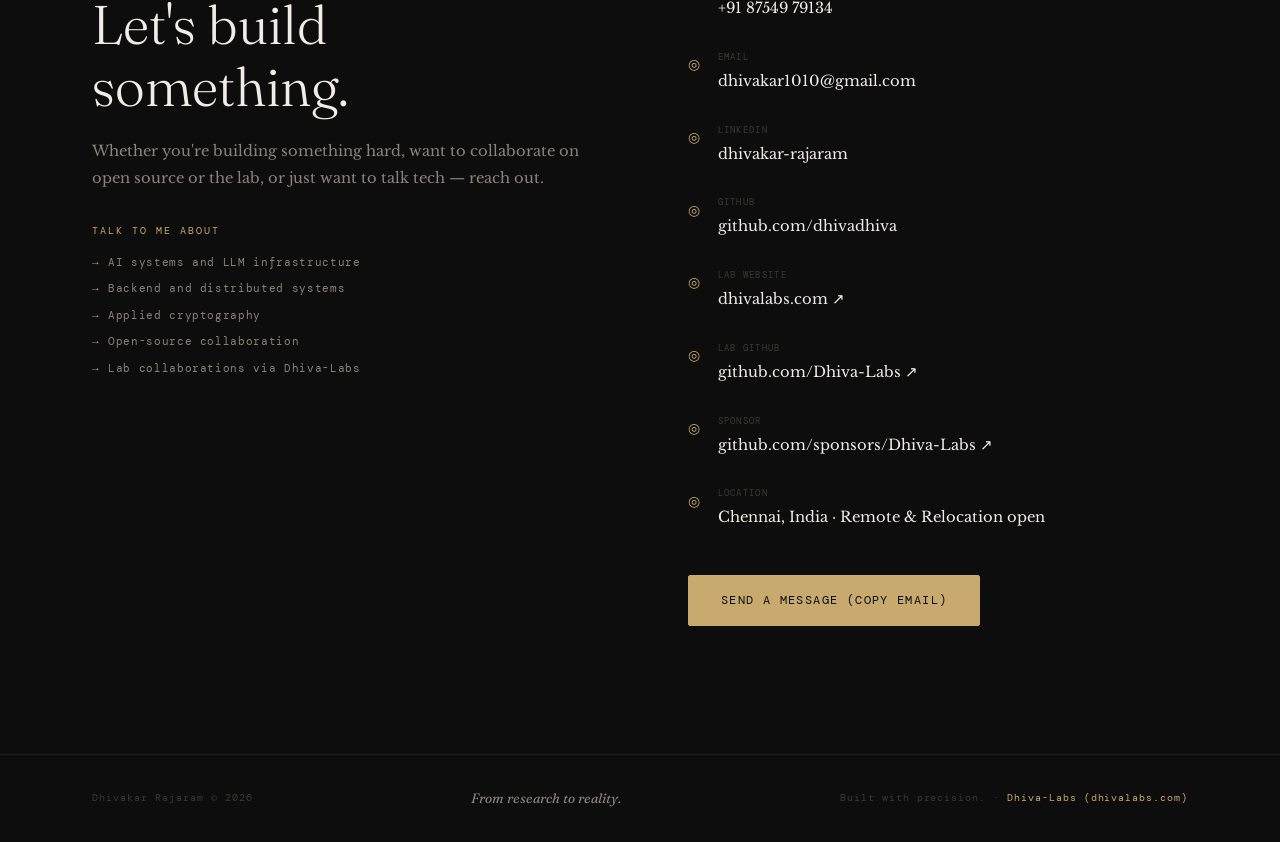
==== commit 6691933e: "Show 50+ projects in place of the released count Brings the portfolio in line with the LinkedIn prof" ====
--- a/index.html
+++ b/index.html
@@ -73,8 +73,8 @@
         </div>
         <div class="stat-divider"></div>
         <div class="stat">
-          <span class="stat-value">38</span>
-          <span class="stat-label">Products released</span>
+          <span class="stat-value">50+</span>
+          <span class="stat-label">Projects built</span>
         </div>
         <div class="stat-divider"></div>
         <div class="stat">
@@ -106,7 +106,7 @@
       <div class="about-right" data-reveal>
         <p>I am a software engineer with 4+ years in startup environments, working on AI systems, backend services and applied cryptography — taking products from raw research all the way to production while owning architecture, team, and delivery simultaneously.</p>
         <p>My core expertise spans blockchain protocol engineering, privacy systems (EVM, Monero-LWS, Bulletproofs++), applied cryptography, and systems design. Beyond protocol work, I've led cross-functional teams, driven product strategy, and made the architectural calls that determine whether something ships or stalls.</p>
-        <p>I hold an online PG Certification in AI &amp; ML from E&amp;ICT Academy, IIT Guwahati. Alongside my engineering work, I run <a href="https://dhivalabs.com/" target="_blank" style="color:var(--accent);text-decoration:underline"><strong>Dhiva-Labs</strong></a> — an independent software laboratory. Through Dhiva-Labs, I have designed, engineered, and released <strong>38 products</strong> for Linux, Windows, Android, the web and the terminal, released through the Snap Store, Microsoft Store, a Launchpad PPA, Firefox Add-ons, the Chrome Web Store and GitHub Releases. I also send fixes upstream — <strong>eight merged pull requests</strong> in monero-lws, Monero's light-wallet server. I build with AI coding agents, planning and reviewing the work myself and routing it across models to control token cost.</p>
+        <p>I hold an online PG Certification in AI &amp; ML from E&amp;ICT Academy, IIT Guwahati. Alongside my engineering work, I run <a href="https://dhivalabs.com/" target="_blank" style="color:var(--accent);text-decoration:underline"><strong>Dhiva-Labs</strong></a> — an independent software laboratory. Through Dhiva-Labs, I have designed and engineered <strong>50+ projects</strong> for Linux, Windows, Android, the web and the terminal, released through the Snap Store, Microsoft Store, a Launchpad PPA, Firefox Add-ons, the Chrome Web Store and GitHub Releases. I also send fixes upstream — <strong>eight merged pull requests</strong> in monero-lws, Monero's light-wallet server. I build with AI coding agents, planning and reviewing the work myself and routing it across models to control token cost.</p>
 
         <div class="skills-grid">
           <span class="pill">Blockchain Architecture</span>
@@ -180,7 +180,7 @@
             <p class="timeline-role">Founder</p>
             <ul class="timeline-bullets">
               <li>Founded an independent engineering lab spanning software, hardware, embedded systems, AI, and creative tech projects.</li>
-              <li>Released 38 products for Linux, Windows, Android, the web and the terminal — 12 on the Snap Store, 7 on the Microsoft Store, 20 packages in a Launchpad PPA, Firefox Add-ons, the Chrome Web Store and GitHub Releases.</li>
+              <li>Built 50+ projects for Linux, Windows, Android, the web and the terminal, released through the Snap Store, the Microsoft Store, a Launchpad PPA, Firefox Add-ons, the Chrome Web Store and GitHub Releases.</li>
               <li>Flagships include ApiWorkbench (API client at Postman parity), CloudDrop (upload-only multi-cloud folder), CrossShell (Linux ↔ Windows SSH and remote desktop), DiskRescue (photo and video recovery) and Kilonova (Monero wallet).</li>
               <li>Contributing fixes upstream: eight merged pull requests in vtnerd/monero-lws covering scanner correctness, WebSocket shutdown, payment-ID decryption, admin tooling and CI.</li>
             </ul>
@@ -258,7 +258,7 @@
         <div class="dhivalabs-intro" data-reveal>
           <p class="dhivalabs-quote">"Let's Build Something Remarkable."</p>
           <p class="dhivalabs-desc">Dhiva-Labs (<a href="https://dhivalabs.com/" target="_blank" style="color:var(--accent);text-decoration:underline">dhivalabs.com</a>) is my independent software laboratory. I build, experiment, and ship software across AI/ML, developer tools, blockchain, cryptography, and systems engineering.</p>
-          <p class="dhivalabs-desc">Every product here is designed and reviewed by one engineer working with AI coding agents — <strong>38 products</strong> with public releases across the Snap Store, Microsoft Store, a Launchpad PPA, Firefox Add-ons, the Chrome Web Store and GitHub Releases.</p>
+          <p class="dhivalabs-desc">Every product here is designed and reviewed by one engineer working with AI coding agents — <strong>50+ projects</strong>, with public releases across the Snap Store, Microsoft Store, a Launchpad PPA, Firefox Add-ons, the Chrome Web Store and GitHub Releases.</p>
 
           <div class="dhivalabs-domains">
             <span class="section-label" style="margin-bottom:0.8rem;display:block">Lab Domains</span>
@@ -303,7 +303,7 @@
 
           <div class="dhivalabs-links">
             <a class="btn btn-filled" href="https://dhivalabs.com/" target="_blank">Visit Dhiva-Labs ↗</a>
-            <a class="btn btn-outline" href="https://github.com/Dhiva-Labs" target="_blank">GitHub (47 Repos) ↗</a>
+            <a class="btn btn-outline" href="https://github.com/Dhiva-Labs" target="_blank">GitHub (49 Repos) ↗</a>
             <a class="btn btn-outline" href="https://github.com/sponsors/Dhiva-Labs" target="_blank">Sponsor ↗</a>
             <a class="btn btn-outline" href="https://www.linkedin.com/company/dhiva-labs" target="_blank">LinkedIn ↗</a>
           </div>
@@ -348,8 +348,8 @@
           <div class="lab-status-box">
             <span class="lab-status-dot"></span>
             <div>
-              <p class="lab-status-title mono">38 Released Products</p>
-              <p class="lab-status-sub">Of 46 built, 45 are open source, production-grade, and free to use.</p>
+              <p class="lab-status-title mono">50+ Projects</p>
+              <p class="lab-status-sub">Most are open source, production-grade, and free to use.</p>
             </div>
           </div>
         </div>
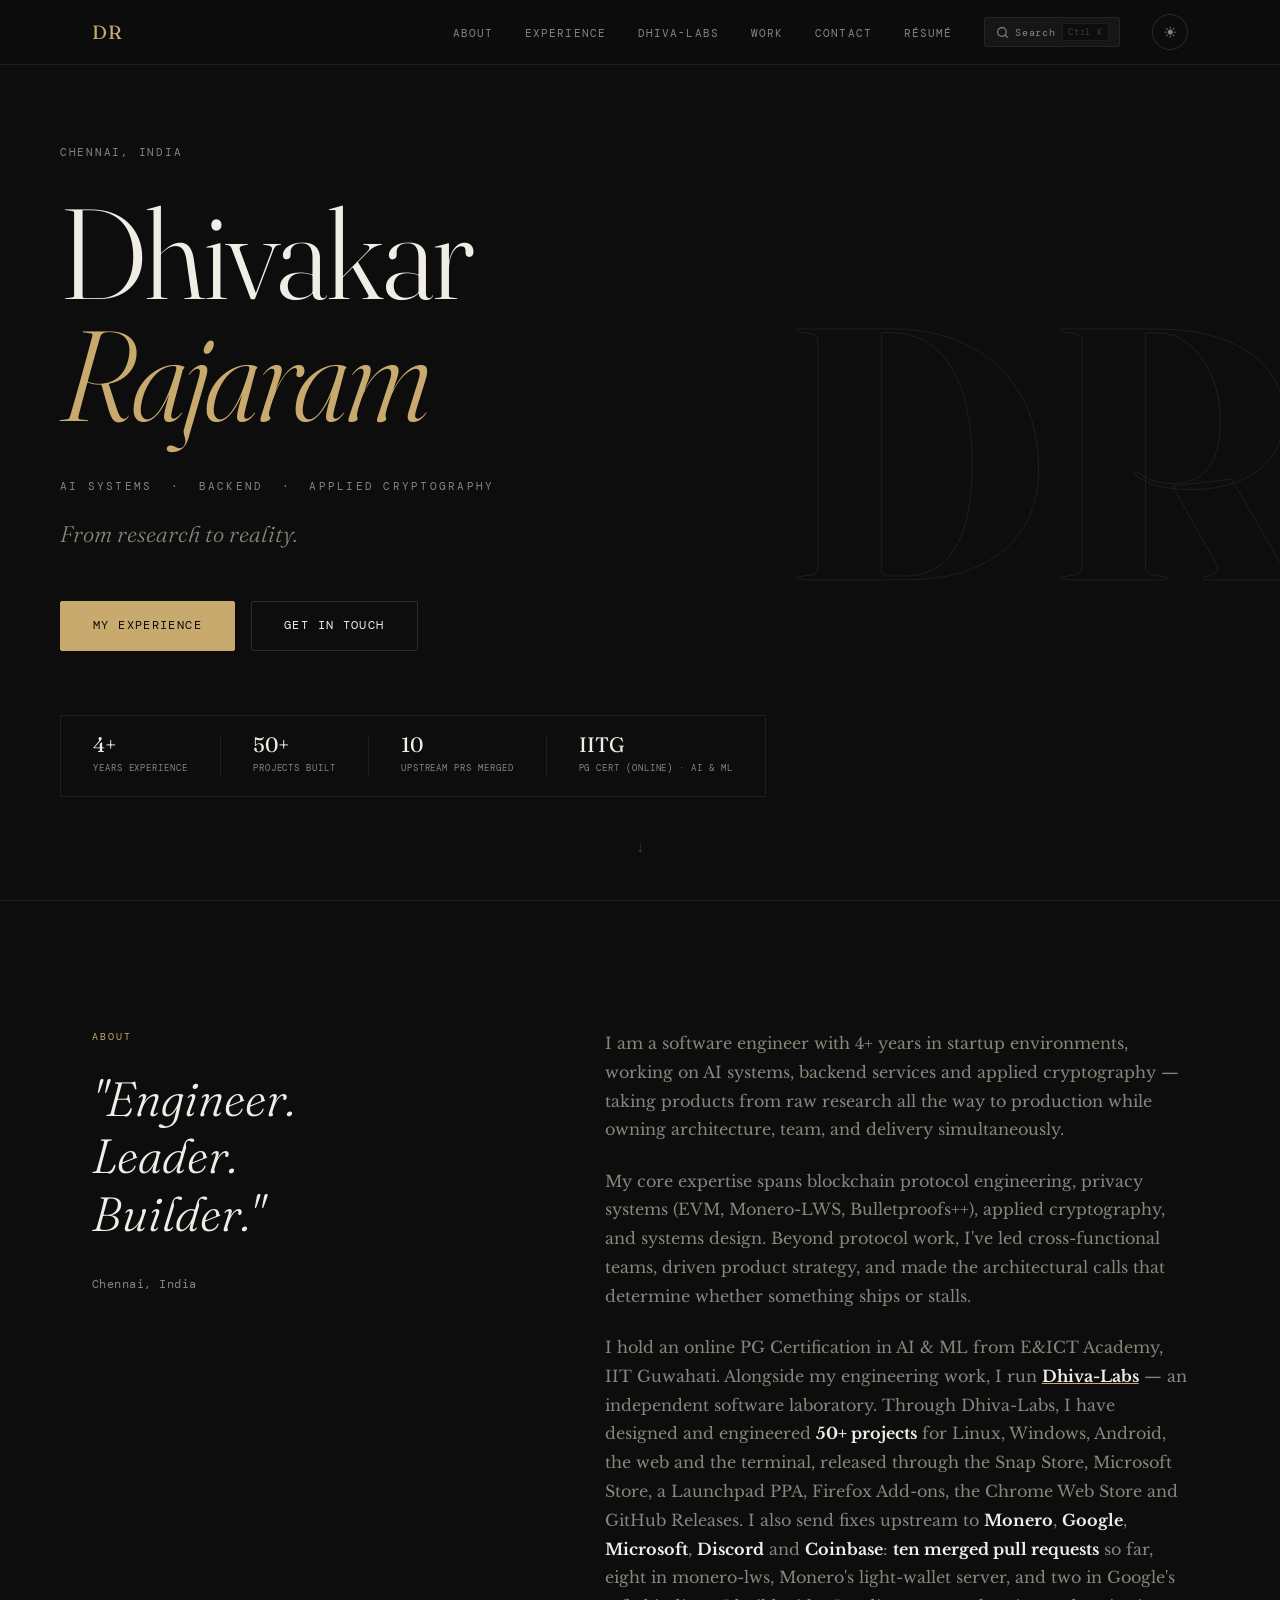
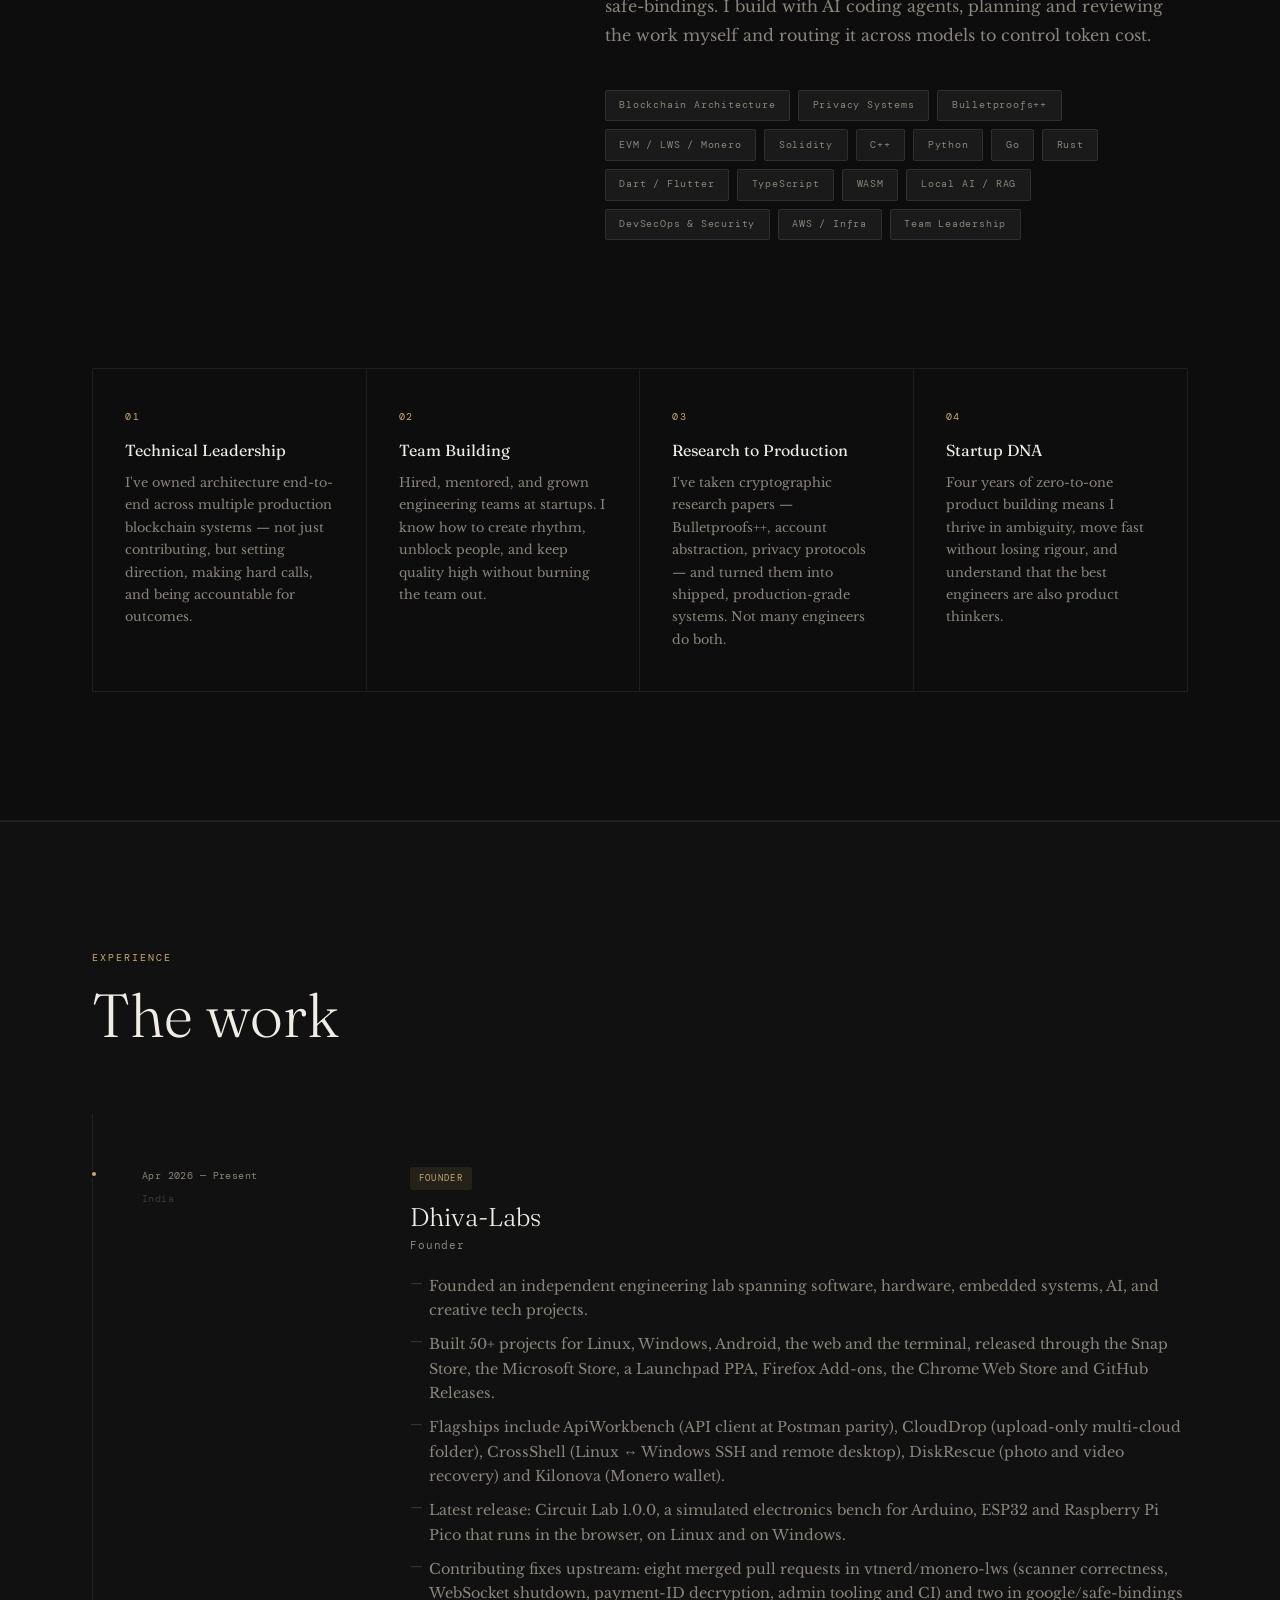
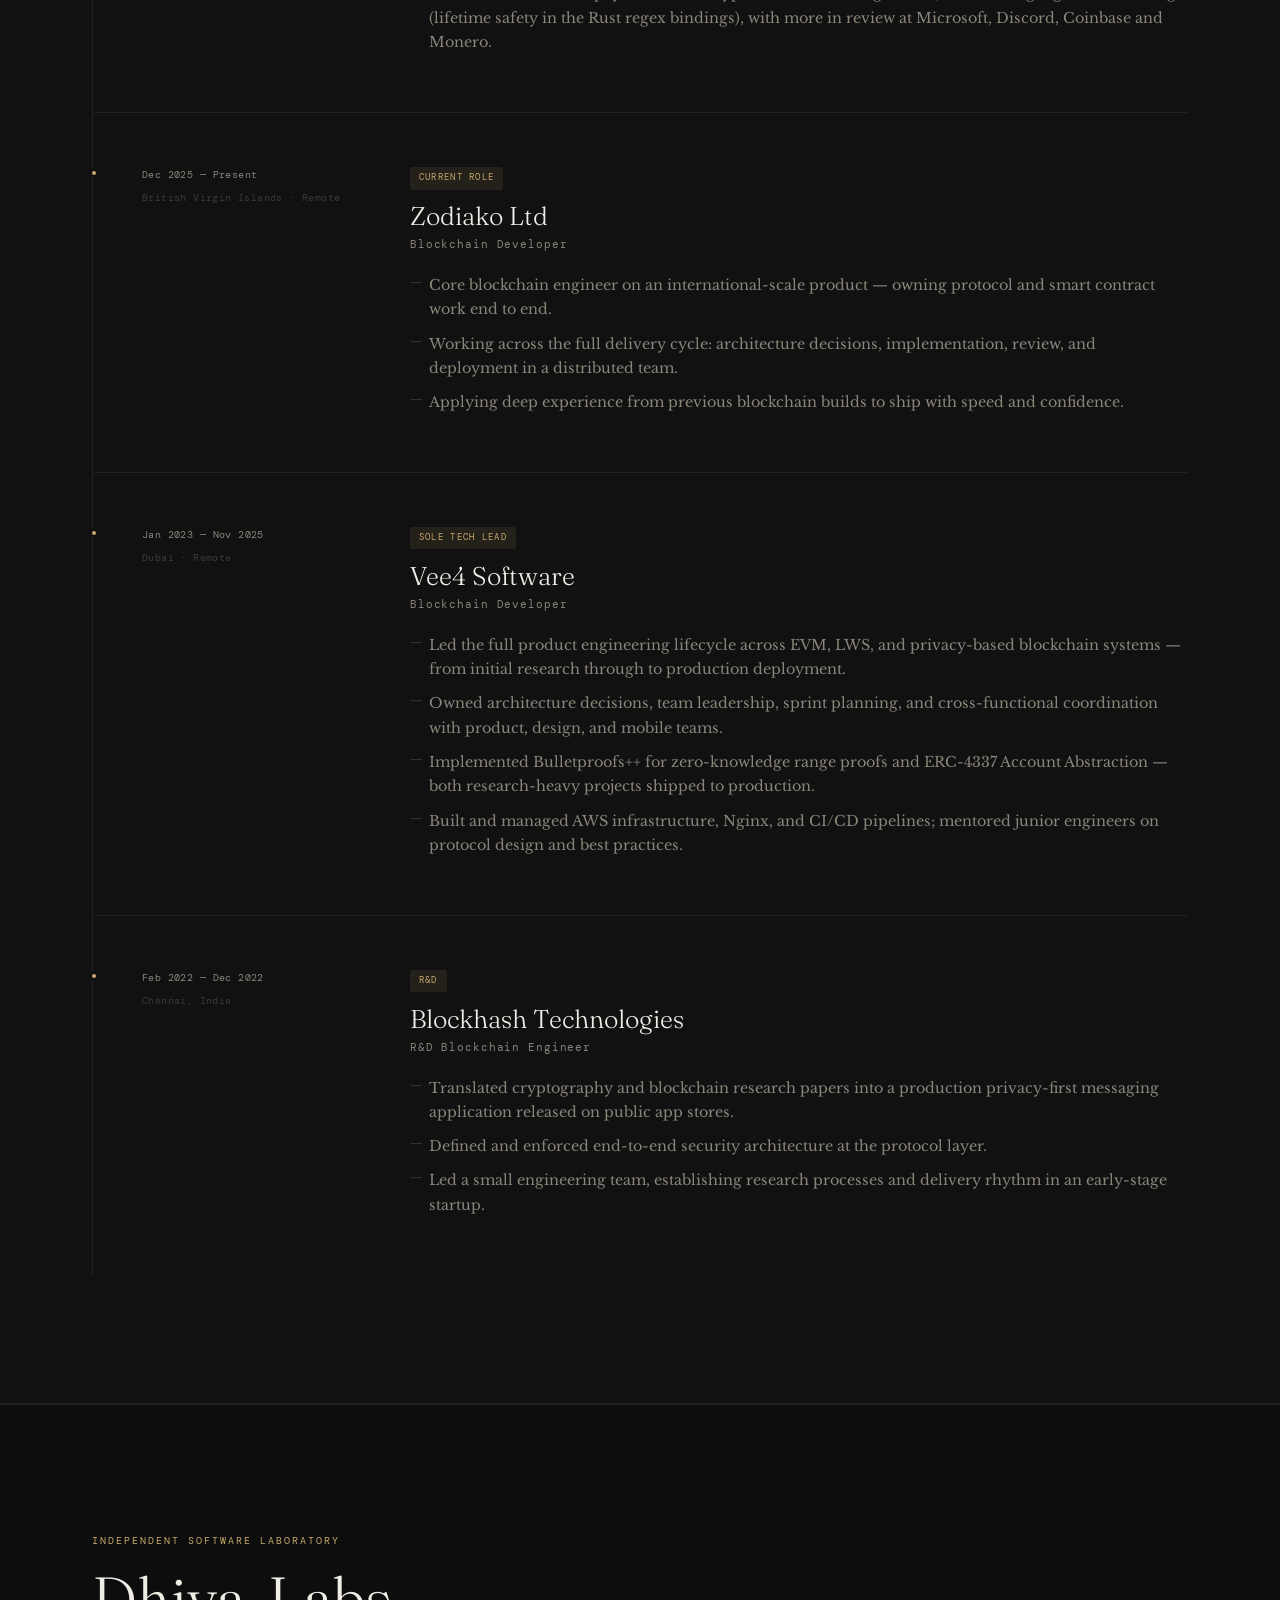
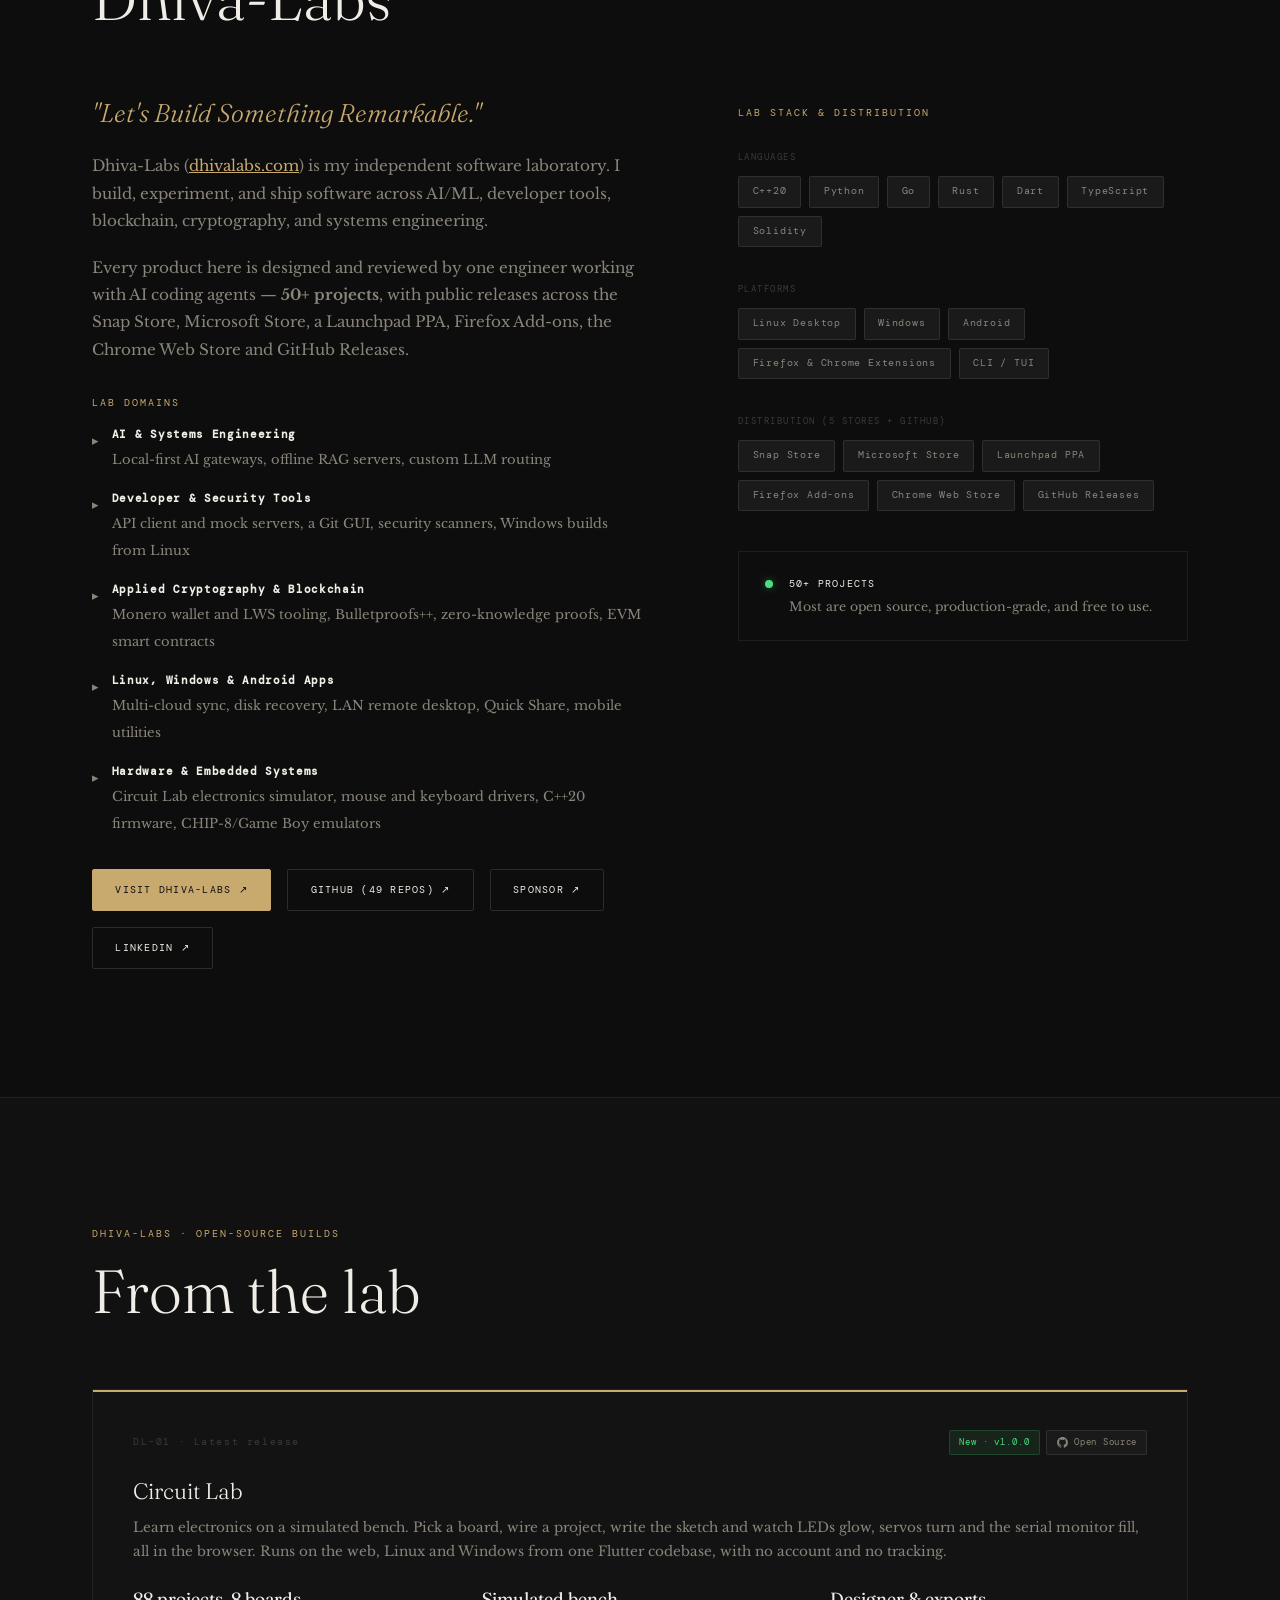
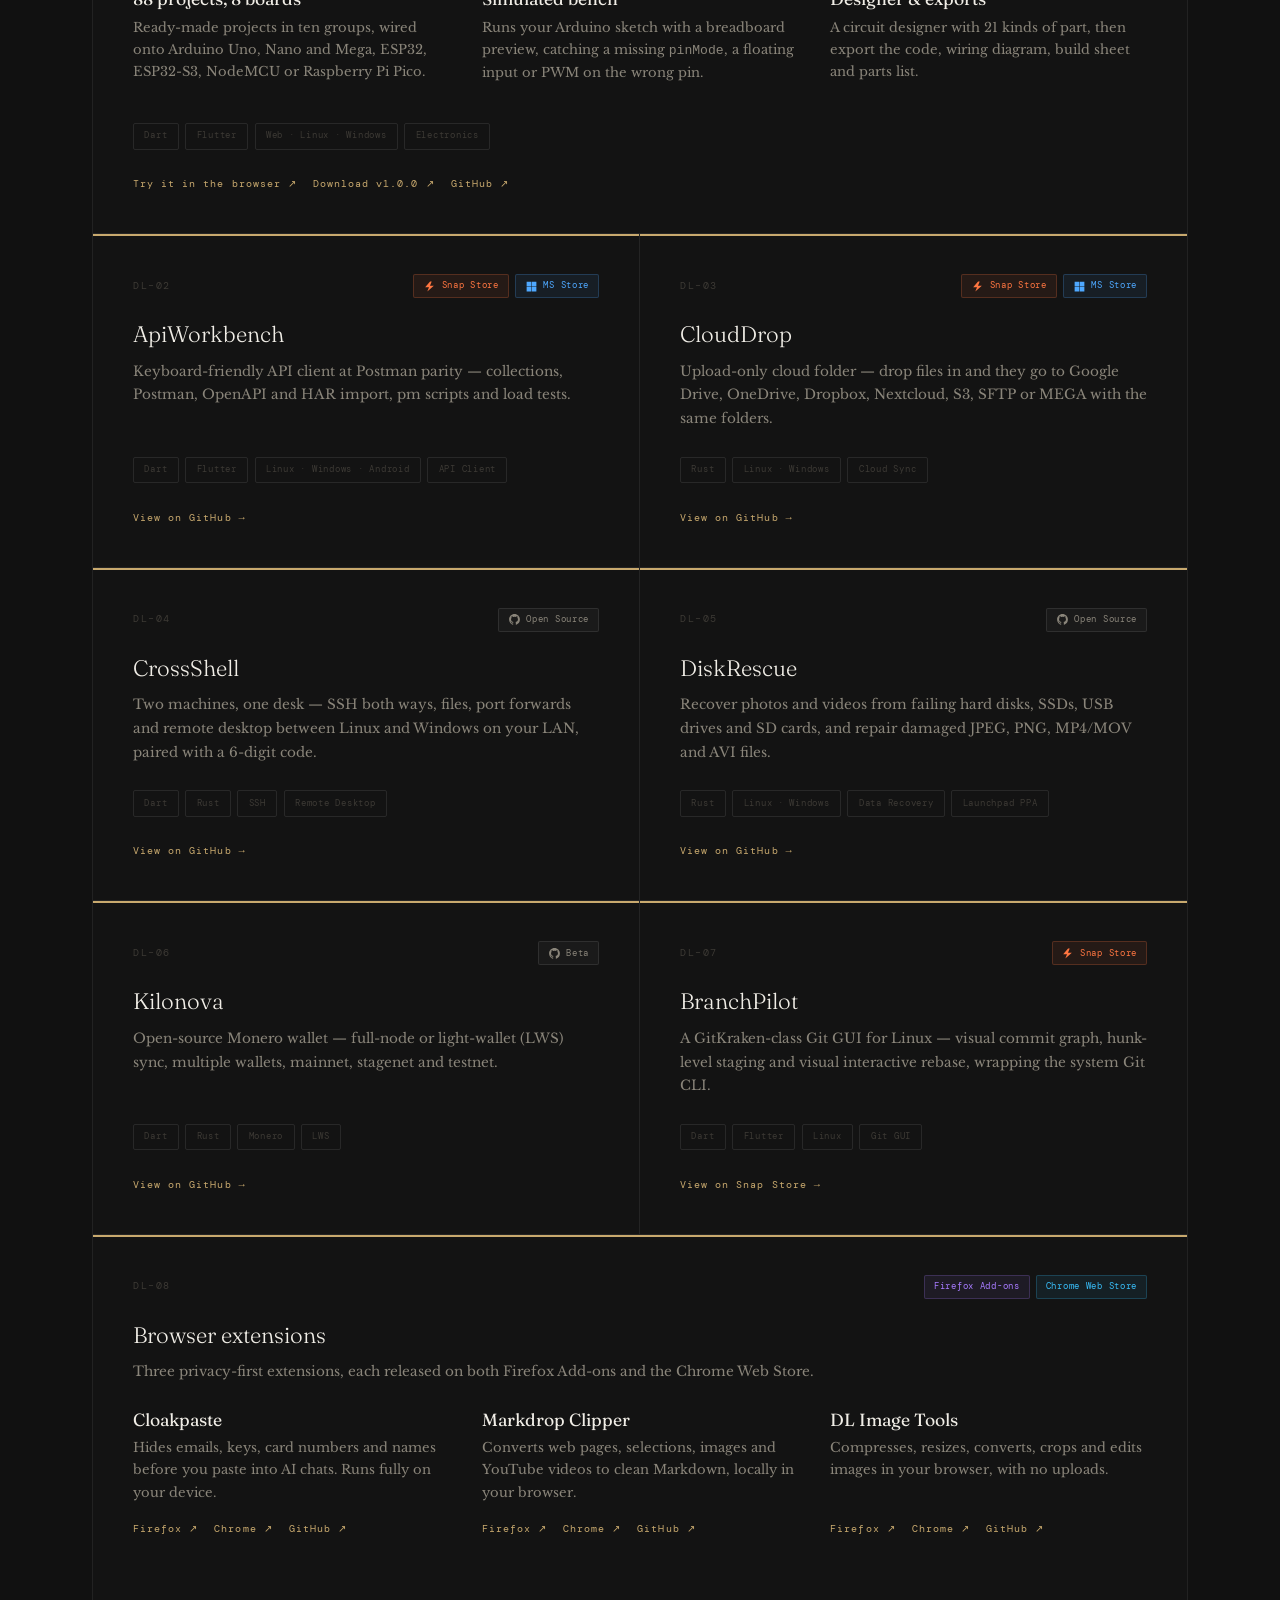
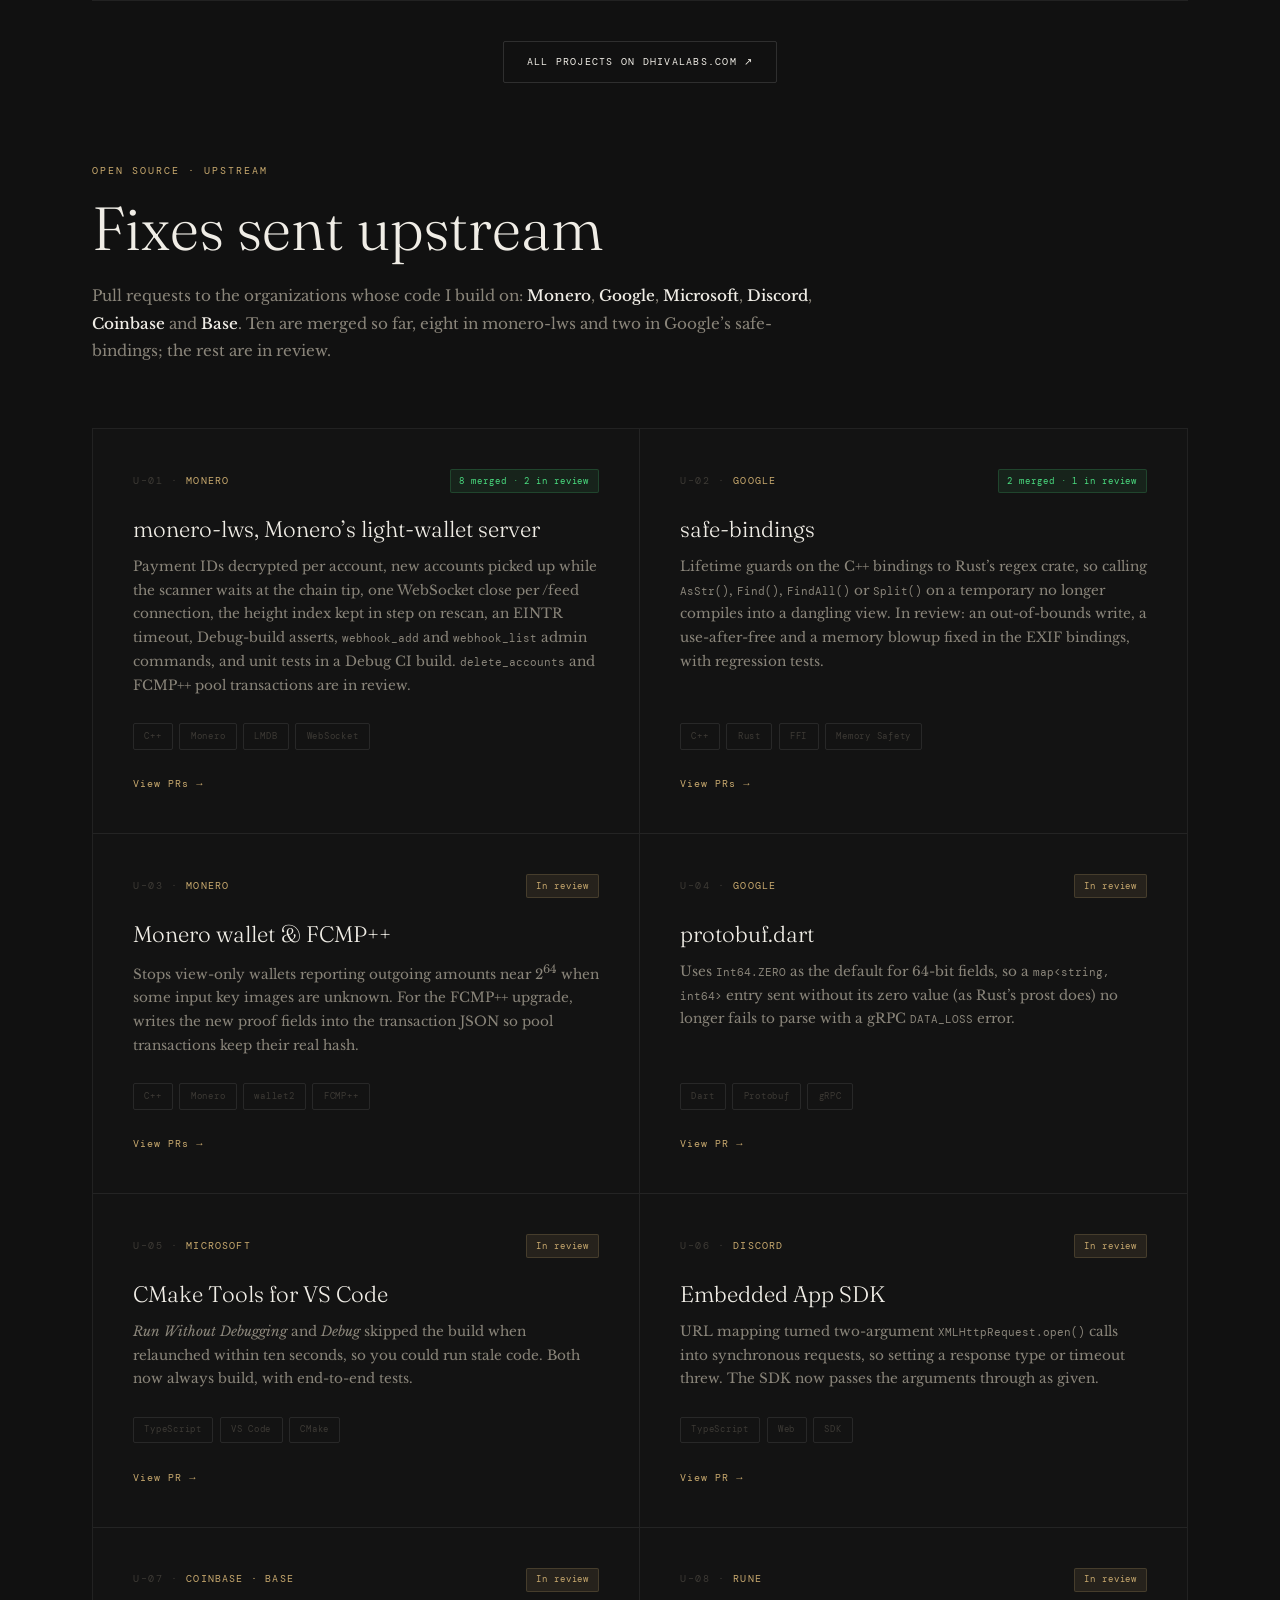
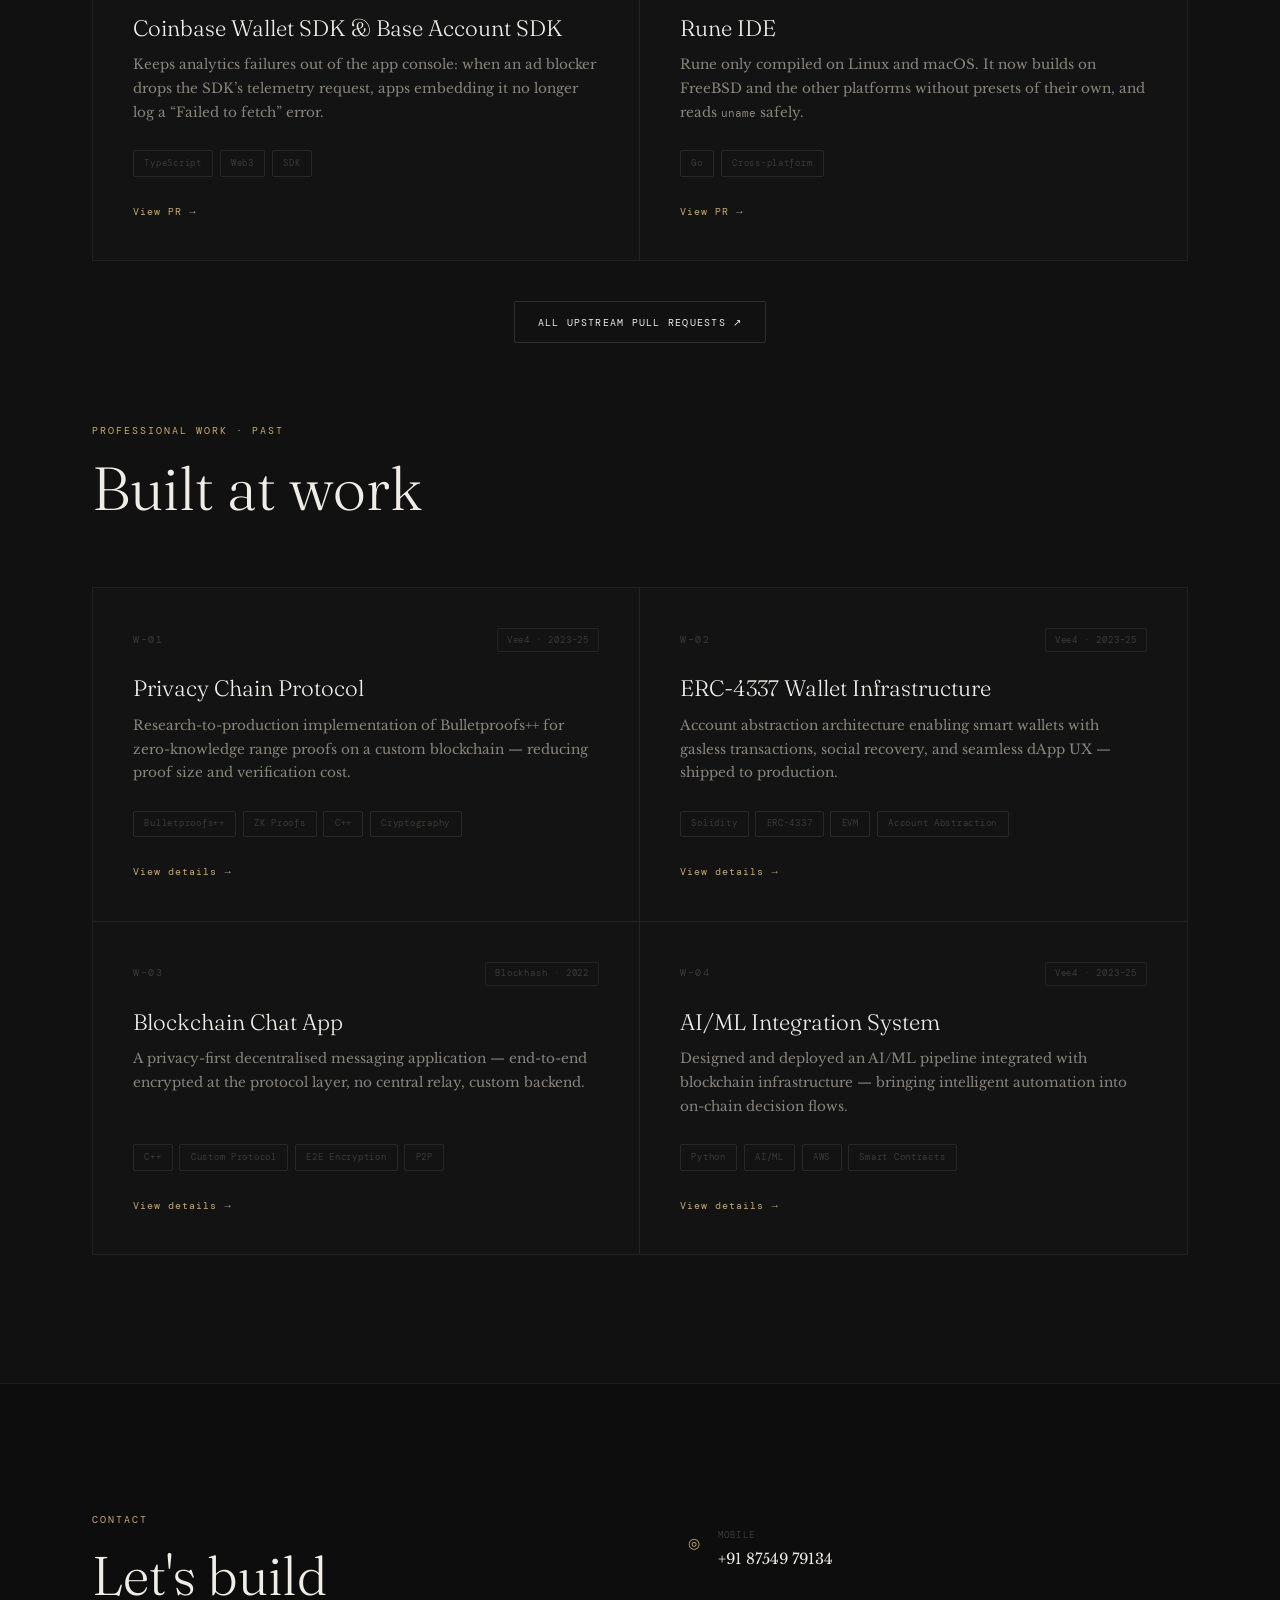
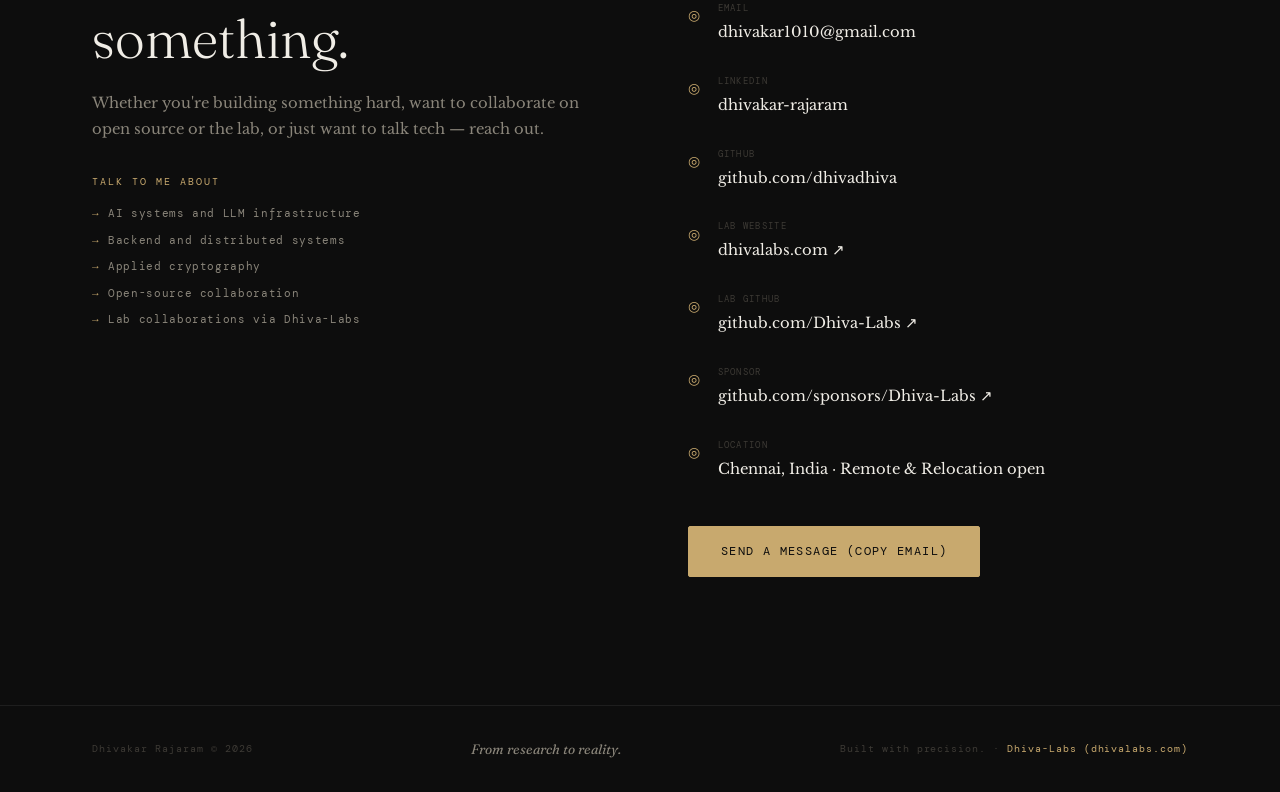
==== commit fa4168b9: "Add Circuit Lab and list upstream work by organization - Circuit Lab 1.0.0 leads the lab projects as" ====
--- a/index.html
+++ b/index.html
@@ -13,7 +13,7 @@
   <link rel="preconnect" href="https://fonts.gstatic.com" crossorigin />
   <link href="https://fonts.googleapis.com/css2?family=Libre+Baskerville:ital,wght@0,400;0,700;1,400&family=DM+Mono:wght@300;400;500&family=Fraunces:ital,opsz,wght@0,9..144,300;0,9..144,400;0,9..144,700;1,9..144,300;1,9..144,400&display=swap" rel="stylesheet" />
 
-  <link rel="stylesheet" href="assets/css/style.css?v=3" />
+  <link rel="stylesheet" href="assets/css/style.css?v=4" />
 </head>
 <body>
 
@@ -78,7 +78,7 @@
         </div>
         <div class="stat-divider"></div>
         <div class="stat">
-          <span class="stat-value">8</span>
+          <span class="stat-value">10</span>
           <span class="stat-label">Upstream PRs merged</span>
         </div>
         <div class="stat-divider"></div>
@@ -106,7 +106,7 @@
       <div class="about-right" data-reveal>
         <p>I am a software engineer with 4+ years in startup environments, working on AI systems, backend services and applied cryptography — taking products from raw research all the way to production while owning architecture, team, and delivery simultaneously.</p>
         <p>My core expertise spans blockchain protocol engineering, privacy systems (EVM, Monero-LWS, Bulletproofs++), applied cryptography, and systems design. Beyond protocol work, I've led cross-functional teams, driven product strategy, and made the architectural calls that determine whether something ships or stalls.</p>
-        <p>I hold an online PG Certification in AI &amp; ML from E&amp;ICT Academy, IIT Guwahati. Alongside my engineering work, I run <a href="https://dhivalabs.com/" target="_blank" style="color:var(--accent);text-decoration:underline"><strong>Dhiva-Labs</strong></a> — an independent software laboratory. Through Dhiva-Labs, I have designed and engineered <strong>50+ projects</strong> for Linux, Windows, Android, the web and the terminal, released through the Snap Store, Microsoft Store, a Launchpad PPA, Firefox Add-ons, the Chrome Web Store and GitHub Releases. I also send fixes upstream — <strong>eight merged pull requests</strong> in monero-lws, Monero's light-wallet server. I build with AI coding agents, planning and reviewing the work myself and routing it across models to control token cost.</p>
+        <p>I hold an online PG Certification in AI &amp; ML from E&amp;ICT Academy, IIT Guwahati. Alongside my engineering work, I run <a href="https://dhivalabs.com/" target="_blank" style="color:var(--accent);text-decoration:underline"><strong>Dhiva-Labs</strong></a> — an independent software laboratory. Through Dhiva-Labs, I have designed and engineered <strong>50+ projects</strong> for Linux, Windows, Android, the web and the terminal, released through the Snap Store, Microsoft Store, a Launchpad PPA, Firefox Add-ons, the Chrome Web Store and GitHub Releases. I also send fixes upstream to <strong>Monero</strong>, <strong>Google</strong>, <strong>Microsoft</strong>, <strong>Discord</strong> and <strong>Coinbase</strong>: <strong>ten merged pull requests</strong> so far, eight in monero-lws, Monero's light-wallet server, and two in Google's safe-bindings. I build with AI coding agents, planning and reviewing the work myself and routing it across models to control token cost.</p>
 
         <div class="skills-grid">
           <span class="pill">Blockchain Architecture</span>
@@ -182,7 +182,8 @@
               <li>Founded an independent engineering lab spanning software, hardware, embedded systems, AI, and creative tech projects.</li>
               <li>Built 50+ projects for Linux, Windows, Android, the web and the terminal, released through the Snap Store, the Microsoft Store, a Launchpad PPA, Firefox Add-ons, the Chrome Web Store and GitHub Releases.</li>
               <li>Flagships include ApiWorkbench (API client at Postman parity), CloudDrop (upload-only multi-cloud folder), CrossShell (Linux ↔ Windows SSH and remote desktop), DiskRescue (photo and video recovery) and Kilonova (Monero wallet).</li>
-              <li>Contributing fixes upstream: eight merged pull requests in vtnerd/monero-lws covering scanner correctness, WebSocket shutdown, payment-ID decryption, admin tooling and CI.</li>
+              <li>Latest release: Circuit Lab 1.0.0, a simulated electronics bench for Arduino, ESP32 and Raspberry Pi Pico that runs in the browser, on Linux and on Windows.</li>
+              <li>Contributing fixes upstream: eight merged pull requests in vtnerd/monero-lws (scanner correctness, WebSocket shutdown, payment-ID decryption, admin tooling and CI) and two in google/safe-bindings (lifetime safety in the Rust regex bindings), with more in review at Microsoft, Discord, Coinbase and Monero.</li>
             </ul>
           </div>
         </div>
@@ -295,7 +296,7 @@
                 <span class="domain-icon">▸</span>
                 <div>
                   <strong>Hardware &amp; Embedded Systems</strong>
-                  <span>Mouse and keyboard drivers, C++20 firmware, CHIP-8/Game Boy emulators</span>
+                  <span>Circuit Lab electronics simulator, mouse and keyboard drivers, C++20 firmware, CHIP-8/Game Boy emulators</span>
                 </div>
               </div>
             </div>
@@ -368,10 +369,42 @@
       </div>
 
       <div class="projects-grid projects-grid--lab">
+        <div class="project-card project-card--featured project-card--wide" id="circuit-lab" data-reveal>
+          <div class="project-card-inner">
+            <div class="project-card-top">
+              <div class="project-number mono">DL–01 · Latest release</div>
+              <div class="project-badges"><span class="project-status project-status--live">New · v1.0.0</span><span class="badge badge-github"><svg viewBox="0 0 24 24" width="13" height="13" fill="currentColor"><path d="M12 2C6.477 2 2 6.484 2 12.017c0 4.425 2.865 8.18 6.839 9.504.5.092.682-.217.682-.483 0-.237-.008-.868-.013-1.703-2.782.605-3.369-1.343-3.369-1.343-.454-1.158-1.11-1.466-1.11-1.466-.908-.62.069-.608.069-.608 1.003.07 1.531 1.032 1.531 1.032.892 1.53 2.341 1.088 2.91.832.092-.647.35-1.088.636-1.338-2.22-.253-4.555-1.113-4.555-4.951 0-1.093.39-1.988 1.029-2.688-.103-.253-.446-1.272.098-2.65 0 0 .84-.27 2.75 1.026A9.564 9.564 0 0112 6.844c.85.004 1.705.115 2.504.337 1.909-1.296 2.747-1.027 2.747-1.027.546 1.379.202 2.398.1 2.651.64.7 1.028 1.595 1.028 2.688 0 3.848-2.339 4.695-4.566 4.943.359.309.678.92.678 1.855 0 1.338-.012 2.419-.012 2.745 0 .268.18.58.688.482A10.019 10.019 0 0022 12.017C22 6.484 17.522 2 12 2z"/></svg> Open Source</span></div>
+            </div>
+            <h3 class="project-name">Circuit Lab</h3>
+            <p class="project-desc">Learn electronics on a simulated bench. Pick a board, wire a project, write the sketch and watch LEDs glow, servos turn and the serial monitor fill, all in the browser. Runs on the web, Linux and Windows from one Flutter codebase, with no account and no tracking.</p>
+            <div class="ext-list">
+              <div class="ext-item">
+                <h4 class="ext-name">88 projects, 8 boards</h4>
+                <p class="ext-desc">Ready-made projects in ten groups, wired onto Arduino Uno, Nano and Mega, ESP32, ESP32-S3, NodeMCU or Raspberry Pi Pico.</p>
+              </div>
+              <div class="ext-item">
+                <h4 class="ext-name">Simulated bench</h4>
+                <p class="ext-desc">Runs your Arduino sketch with a breadboard preview, catching a missing <code>pinMode</code>, a floating input or PWM on the wrong pin.</p>
+              </div>
+              <div class="ext-item">
+                <h4 class="ext-name">Designer &amp; exports</h4>
+                <p class="ext-desc">A circuit designer with 21 kinds of part, then export the code, wiring diagram, build sheet and parts list.</p>
+              </div>
+            </div>
+            <div class="project-tags">
+              <span class="tag">Dart</span>
+              <span class="tag">Flutter</span>
+              <span class="tag">Web · Linux · Windows</span>
+              <span class="tag">Electronics</span>
+            </div>
+            <div class="ext-links"><a href="https://circuitlab.dhivalabs.com" target="_blank" rel="noopener">Try it in the browser ↗</a><a href="https://github.com/dhivadhiva/circuit_lab/releases/tag/v1.0.0" target="_blank" rel="noopener">Download v1.0.0 ↗</a><a href="https://github.com/dhivadhiva/circuit_lab" target="_blank" rel="noopener">GitHub ↗</a></div>
+          </div>
+        </div>
+
         <div class="project-card project-card--featured" data-reveal>
           <div class="project-card-inner">
             <div class="project-card-top">
-              <div class="project-number mono">DL–01</div>
+              <div class="project-number mono">DL–02</div>
               <div class="project-badges"><span class="badge badge-snap"><svg viewBox="0 0 24 24" width="13" height="13" fill="currentColor"><path d="M13.06 2.89L4 13.16h7.09L7.94 21.1 20 10.84h-7.09L16.06 2.9z"/></svg> Snap Store</span><span class="badge badge-ms"><svg viewBox="0 0 24 24" width="13" height="13" fill="currentColor"><path d="M3 3h8.5v8.5H3zM12.5 3H21v8.5h-8.5zM3 12.5h8.5V21H3zM12.5 12.5H21V21h-8.5z"/></svg> MS Store</span></div>
             </div>
             <h3 class="project-name">ApiWorkbench</h3>
@@ -389,7 +422,7 @@
         <div class="project-card project-card--featured" data-reveal>
           <div class="project-card-inner">
             <div class="project-card-top">
-              <div class="project-number mono">DL–02</div>
+              <div class="project-number mono">DL–03</div>
               <div class="project-badges"><span class="badge badge-snap"><svg viewBox="0 0 24 24" width="13" height="13" fill="currentColor"><path d="M13.06 2.89L4 13.16h7.09L7.94 21.1 20 10.84h-7.09L16.06 2.9z"/></svg> Snap Store</span><span class="badge badge-ms"><svg viewBox="0 0 24 24" width="13" height="13" fill="currentColor"><path d="M3 3h8.5v8.5H3zM12.5 3H21v8.5h-8.5zM3 12.5h8.5V21H3zM12.5 12.5H21V21h-8.5z"/></svg> MS Store</span></div>
             </div>
             <h3 class="project-name">CloudDrop</h3>
@@ -406,7 +439,7 @@
         <div class="project-card project-card--featured" data-reveal>
           <div class="project-card-inner">
             <div class="project-card-top">
-              <div class="project-number mono">DL–03</div>
+              <div class="project-number mono">DL–04</div>
               <span class="badge badge-github"><svg viewBox="0 0 24 24" width="13" height="13" fill="currentColor"><path d="M12 2C6.477 2 2 6.484 2 12.017c0 4.425 2.865 8.18 6.839 9.504.5.092.682-.217.682-.483 0-.237-.008-.868-.013-1.703-2.782.605-3.369-1.343-3.369-1.343-.454-1.158-1.11-1.466-1.11-1.466-.908-.62.069-.608.069-.608 1.003.07 1.531 1.032 1.531 1.032.892 1.53 2.341 1.088 2.91.832.092-.647.35-1.088.636-1.338-2.22-.253-4.555-1.113-4.555-4.951 0-1.093.39-1.988 1.029-2.688-.103-.253-.446-1.272.098-2.65 0 0 .84-.27 2.75 1.026A9.564 9.564 0 0112 6.844c.85.004 1.705.115 2.504.337 1.909-1.296 2.747-1.027 2.747-1.027.546 1.379.202 2.398.1 2.651.64.7 1.028 1.595 1.028 2.688 0 3.848-2.339 4.695-4.566 4.943.359.309.678.92.678 1.855 0 1.338-.012 2.419-.012 2.745 0 .268.18.58.688.482A10.019 10.019 0 0022 12.017C22 6.484 17.522 2 12 2z"/></svg> Open Source</span>
             </div>
             <h3 class="project-name">CrossShell</h3>
@@ -424,7 +457,7 @@
         <div class="project-card project-card--featured" data-reveal>
           <div class="project-card-inner">
             <div class="project-card-top">
-              <div class="project-number mono">DL–04</div>
+              <div class="project-number mono">DL–05</div>
               <span class="badge badge-github"><svg viewBox="0 0 24 24" width="13" height="13" fill="currentColor"><path d="M12 2C6.477 2 2 6.484 2 12.017c0 4.425 2.865 8.18 6.839 9.504.5.092.682-.217.682-.483 0-.237-.008-.868-.013-1.703-2.782.605-3.369-1.343-3.369-1.343-.454-1.158-1.11-1.466-1.11-1.466-.908-.62.069-.608.069-.608 1.003.07 1.531 1.032 1.531 1.032.892 1.53 2.341 1.088 2.91.832.092-.647.35-1.088.636-1.338-2.22-.253-4.555-1.113-4.555-4.951 0-1.093.39-1.988 1.029-2.688-.103-.253-.446-1.272.098-2.65 0 0 .84-.27 2.75 1.026A9.564 9.564 0 0112 6.844c.85.004 1.705.115 2.504.337 1.909-1.296 2.747-1.027 2.747-1.027.546 1.379.202 2.398.1 2.651.64.7 1.028 1.595 1.028 2.688 0 3.848-2.339 4.695-4.566 4.943.359.309.678.92.678 1.855 0 1.338-.012 2.419-.012 2.745 0 .268.18.58.688.482A10.019 10.019 0 0022 12.017C22 6.484 17.522 2 12 2z"/></svg> Open Source</span>
             </div>
             <h3 class="project-name">DiskRescue</h3>
@@ -442,7 +475,7 @@
         <div class="project-card project-card--featured" data-reveal>
           <div class="project-card-inner">
             <div class="project-card-top">
-              <div class="project-number mono">DL–05</div>
+              <div class="project-number mono">DL–06</div>
               <span class="badge badge-github"><svg viewBox="0 0 24 24" width="13" height="13" fill="currentColor"><path d="M12 2C6.477 2 2 6.484 2 12.017c0 4.425 2.865 8.18 6.839 9.504.5.092.682-.217.682-.483 0-.237-.008-.868-.013-1.703-2.782.605-3.369-1.343-3.369-1.343-.454-1.158-1.11-1.466-1.11-1.466-.908-.62.069-.608.069-.608 1.003.07 1.531 1.032 1.531 1.032.892 1.53 2.341 1.088 2.91.832.092-.647.35-1.088.636-1.338-2.22-.253-4.555-1.113-4.555-4.951 0-1.093.39-1.988 1.029-2.688-.103-.253-.446-1.272.098-2.65 0 0 .84-.27 2.75 1.026A9.564 9.564 0 0112 6.844c.85.004 1.705.115 2.504.337 1.909-1.296 2.747-1.027 2.747-1.027.546 1.379.202 2.398.1 2.651.64.7 1.028 1.595 1.028 2.688 0 3.848-2.339 4.695-4.566 4.943.359.309.678.92.678 1.855 0 1.338-.012 2.419-.012 2.745 0 .268.18.58.688.482A10.019 10.019 0 0022 12.017C22 6.484 17.522 2 12 2z"/></svg> Beta</span>
             </div>
             <h3 class="project-name">Kilonova</h3>
@@ -460,7 +493,7 @@
         <div class="project-card project-card--featured" data-reveal>
           <div class="project-card-inner">
             <div class="project-card-top">
-              <div class="project-number mono">DL–06</div>
+              <div class="project-number mono">DL–07</div>
               <span class="badge badge-snap"><svg viewBox="0 0 24 24" width="13" height="13" fill="currentColor"><path d="M13.06 2.89L4 13.16h7.09L7.94 21.1 20 10.84h-7.09L16.06 2.9z"/></svg> Snap Store</span>
             </div>
             <h3 class="project-name">BranchPilot</h3>
@@ -478,7 +511,7 @@
         <div class="project-card project-card--featured project-card--wide" id="extensions" data-reveal>
           <div class="project-card-inner">
             <div class="project-card-top">
-              <div class="project-number mono">DL–07</div>
+              <div class="project-number mono">DL–08</div>
               <div class="project-badges"><span class="badge badge-firefox">Firefox Add-ons</span><span class="badge badge-chrome">Chrome Web Store</span></div>
             </div>
             <h3 class="project-name">Browser extensions</h3>
@@ -511,76 +544,142 @@
       <div class="section-header" id="upstream" data-reveal>
         <span class="section-label">Open Source · Upstream</span>
         <h2 class="section-title">Fixes sent upstream</h2>
-      </div>
-      <div class="projects-grid" style="margin-bottom:5rem">
-        <div class="project-card" data-reveal>
-          <div class="project-card-inner">
-            <div class="project-card-top">
-              <div class="project-number mono">U–01</div>
-              <span class="project-status project-status--live">6 merged</span>
-            </div>
-            <h3 class="project-name">monero-lws scanner &amp; server</h3>
-            <p class="project-desc">Fixes in Monero's light-wallet server: payment IDs decrypted per account, new accounts picked up while the scanner waits at the chain tip, one WebSocket close per /feed connection, height index kept in step on rescan, an EINTR timeout and Debug-build asserts.</p>
+        <p class="upstream-intro">Pull requests to the organizations whose code I build on: <strong>Monero</strong>, <strong>Google</strong>, <strong>Microsoft</strong>, <strong>Discord</strong>, <strong>Coinbase</strong> and <strong>Base</strong>. Ten are merged so far, eight in monero-lws and two in Google&rsquo;s safe-bindings; the rest are in review.</p>
+      </div>
+      <div class="projects-grid projects-grid--upstream">
+        <div class="project-card" data-reveal>
+          <div class="project-card-inner">
+            <div class="project-card-top">
+              <div class="project-number mono">U–01 · <span class="upstream-org">Monero</span></div>
+              <span class="project-status project-status--live">8 merged · 2 in review</span>
+            </div>
+            <h3 class="project-name">monero-lws, Monero&rsquo;s light-wallet server</h3>
+            <p class="project-desc">Payment IDs decrypted per account, new accounts picked up while the scanner waits at the chain tip, one WebSocket close per /feed connection, the height index kept in step on rescan, an EINTR timeout, Debug-build asserts, <code>webhook_add</code> and <code>webhook_list</code> admin commands, and unit tests in a Debug CI build. <code>delete_accounts</code> and FCMP++ pool transactions are in review.</p>
             <div class="project-tags">
               <span class="tag">C++</span>
               <span class="tag">Monero</span>
               <span class="tag">LMDB</span>
               <span class="tag">WebSocket</span>
             </div>
-            <a class="project-link" href="https://github.com/vtnerd/monero-lws/pulls?q=is%3Apr+author%3Adhivadhiva+is%3Amerged" target="_blank">View merged PRs →</a>
-          </div>
-        </div>
-
-        <div class="project-card" data-reveal>
-          <div class="project-card-inner">
-            <div class="project-card-top">
-              <div class="project-number mono">U–02</div>
+            <a class="project-link" href="https://github.com/vtnerd/monero-lws/pulls?q=is%3Apr+author%3Adhivadhiva" target="_blank" rel="noopener">View PRs →</a>
+          </div>
+        </div>
+        <div class="project-card" data-reveal>
+          <div class="project-card-inner">
+            <div class="project-card-top">
+              <div class="project-number mono">U–02 · <span class="upstream-org">Google</span></div>
               <span class="project-status project-status--live">2 merged · 1 in review</span>
             </div>
-            <h3 class="project-name">monero-lws admin &amp; CI</h3>
-            <p class="project-desc">New <code>webhook_add</code> and <code>webhook_list</code> commands for monero-lws-admin and unit tests in a Debug CI build, both merged; <code>delete_accounts</code> is in review.</p>
+            <h3 class="project-name">safe-bindings</h3>
+            <p class="project-desc">Lifetime guards on the C++ bindings to Rust&rsquo;s regex crate, so calling <code>AsStr()</code>, <code>Find()</code>, <code>FindAll()</code> or <code>Split()</code> on a temporary no longer compiles into a dangling view. In review: an out-of-bounds write, a use-after-free and a memory blowup fixed in the EXIF bindings, with regression tests.</p>
             <div class="project-tags">
               <span class="tag">C++</span>
-              <span class="tag">CLI</span>
-              <span class="tag">CI</span>
-            </div>
-            <a class="project-link" href="https://github.com/vtnerd/monero-lws/pulls?q=is%3Apr+author%3Adhivadhiva" target="_blank">View PRs →</a>
-          </div>
-        </div>
-
-        <div class="project-card" data-reveal>
-          <div class="project-card-inner">
-            <div class="project-card-top">
-              <div class="project-number mono">U–03</div>
+              <span class="tag">Rust</span>
+              <span class="tag">FFI</span>
+              <span class="tag">Memory Safety</span>
+            </div>
+            <a class="project-link" href="https://github.com/google/safe-bindings/pulls?q=is%3Apr+author%3Adhivadhiva" target="_blank" rel="noopener">View PRs →</a>
+          </div>
+        </div>
+        <div class="project-card" data-reveal>
+          <div class="project-card-inner">
+            <div class="project-card-top">
+              <div class="project-number mono">U–03 · <span class="upstream-org">Monero</span></div>
               <span class="project-status project-status--wip">In review</span>
             </div>
-            <h3 class="project-name">Monero wallet</h3>
-            <p class="project-desc">Stops view-only wallets reporting outgoing amounts near 2<sup>64</sup> when some input key images are unknown, and flags incomplete records in the wallet RPC and CLI. Covered by unit and functional tests.</p>
+            <h3 class="project-name">Monero wallet &amp; FCMP++</h3>
+            <p class="project-desc">Stops view-only wallets reporting outgoing amounts near 2<sup>64</sup> when some input key images are unknown. For the FCMP++ upgrade, writes the new proof fields into the transaction JSON so pool transactions keep their real hash.</p>
             <div class="project-tags">
               <span class="tag">C++</span>
               <span class="tag">Monero</span>
               <span class="tag">wallet2</span>
-            </div>
-            <a class="project-link" href="https://github.com/monero-project/monero/pull/11641" target="_blank">View PR →</a>
-          </div>
-        </div>
-
-        <div class="project-card" data-reveal>
-          <div class="project-card-inner">
-            <div class="project-card-top">
-              <div class="project-number mono">U–04</div>
+              <span class="tag">FCMP++</span>
+            </div>
+            <a class="project-link" href="https://github.com/search?q=is%3Apr+author%3Adhivadhiva+repo%3Amonero-project%2Fmonero+repo%3Aseraphis-migration%2Fmonero&type=pullrequests" target="_blank" rel="noopener">View PRs →</a>
+          </div>
+        </div>
+        <div class="project-card" data-reveal>
+          <div class="project-card-inner">
+            <div class="project-card-top">
+              <div class="project-number mono">U–04 · <span class="upstream-org">Google</span></div>
               <span class="project-status project-status--wip">In review</span>
             </div>
+            <h3 class="project-name">protobuf.dart</h3>
+            <p class="project-desc">Uses <code>Int64.ZERO</code> as the default for 64-bit fields, so a <code>map&lt;string, int64&gt;</code> entry sent without its zero value (as Rust&rsquo;s prost does) no longer fails to parse with a gRPC <code>DATA_LOSS</code> error.</p>
+            <div class="project-tags">
+              <span class="tag">Dart</span>
+              <span class="tag">Protobuf</span>
+              <span class="tag">gRPC</span>
+            </div>
+            <a class="project-link" href="https://github.com/google/protobuf.dart/pull/1114" target="_blank" rel="noopener">View PR →</a>
+          </div>
+        </div>
+        <div class="project-card" data-reveal>
+          <div class="project-card-inner">
+            <div class="project-card-top">
+              <div class="project-number mono">U–05 · <span class="upstream-org">Microsoft</span></div>
+              <span class="project-status project-status--wip">In review</span>
+            </div>
+            <h3 class="project-name">CMake Tools for VS Code</h3>
+            <p class="project-desc"><em>Run Without Debugging</em> and <em>Debug</em> skipped the build when relaunched within ten seconds, so you could run stale code. Both now always build, with end-to-end tests.</p>
+            <div class="project-tags">
+              <span class="tag">TypeScript</span>
+              <span class="tag">VS Code</span>
+              <span class="tag">CMake</span>
+            </div>
+            <a class="project-link" href="https://github.com/microsoft/vscode-cmake-tools/pull/5157" target="_blank" rel="noopener">View PR →</a>
+          </div>
+        </div>
+        <div class="project-card" data-reveal>
+          <div class="project-card-inner">
+            <div class="project-card-top">
+              <div class="project-number mono">U–06 · <span class="upstream-org">Discord</span></div>
+              <span class="project-status project-status--wip">In review</span>
+            </div>
+            <h3 class="project-name">Embedded App SDK</h3>
+            <p class="project-desc">URL mapping turned two-argument <code>XMLHttpRequest.open()</code> calls into synchronous requests, so setting a response type or timeout threw. The SDK now passes the arguments through as given.</p>
+            <div class="project-tags">
+              <span class="tag">TypeScript</span>
+              <span class="tag">Web</span>
+              <span class="tag">SDK</span>
+            </div>
+            <a class="project-link" href="https://github.com/discord/embedded-app-sdk/pull/394" target="_blank" rel="noopener">View PR →</a>
+          </div>
+        </div>
+        <div class="project-card" data-reveal>
+          <div class="project-card-inner">
+            <div class="project-card-top">
+              <div class="project-number mono">U–07 · <span class="upstream-org">Coinbase · Base</span></div>
+              <span class="project-status project-status--wip">In review</span>
+            </div>
             <h3 class="project-name">Coinbase Wallet SDK &amp; Base Account SDK</h3>
-            <p class="project-desc">Keeps analytics failures out of the app console: when an ad blocker drops the SDK's telemetry request, apps embedding it no longer log a “Failed to fetch” error.</p>
+            <p class="project-desc">Keeps analytics failures out of the app console: when an ad blocker drops the SDK&rsquo;s telemetry request, apps embedding it no longer log a &ldquo;Failed to fetch&rdquo; error.</p>
             <div class="project-tags">
               <span class="tag">TypeScript</span>
               <span class="tag">Web3</span>
               <span class="tag">SDK</span>
             </div>
-            <a class="project-link" href="https://github.com/coinbase/coinbase-wallet-sdk/pull/1938" target="_blank">View PR →</a>
-          </div>
-        </div>
+            <a class="project-link" href="https://github.com/coinbase/coinbase-wallet-sdk/pull/1938" target="_blank" rel="noopener">View PR →</a>
+          </div>
+        </div>
+        <div class="project-card" data-reveal>
+          <div class="project-card-inner">
+            <div class="project-card-top">
+              <div class="project-number mono">U–08 · <span class="upstream-org">Rune</span></div>
+              <span class="project-status project-status--wip">In review</span>
+            </div>
+            <h3 class="project-name">Rune IDE</h3>
+            <p class="project-desc">Rune only compiled on Linux and macOS. It now builds on FreeBSD and the other platforms without presets of their own, and reads <code>uname</code> safely.</p>
+            <div class="project-tags">
+              <span class="tag">Go</span>
+              <span class="tag">Cross-platform</span>
+            </div>
+            <a class="project-link" href="https://github.com/unstablebuild/rune/pull/218" target="_blank" rel="noopener">View PR →</a>
+          </div>
+        </div>
+      </div>
+      <div class="projects-more" data-reveal>
+        <a class="btn btn-outline" href="https://github.com/search?q=is%3Apr+author%3Adhivadhiva+-user%3Adhivadhiva+-org%3ADhiva-Labs&type=pullrequests" target="_blank" rel="noopener">All upstream pull requests ↗</a>
       </div>
 
       <!-- Past Engineering Work -->
@@ -778,6 +877,6 @@
   <!-- TOAST CONTAINER -->
   <div class="toast" id="toast"></div>
 
-  <script src="assets/js/main.js?v=3"></script>
+  <script src="assets/js/main.js?v=4"></script>
 </body>
 </html>
--- a/assets/css/style.css
+++ b/assets/css/style.css
@@ -339,11 +339,19 @@
 .project-card:nth-child(1),.project-card:nth-child(2) { border-bottom: 1px solid var(--card-border); }
 .projects-grid:not(.projects-grid--lab) .project-card:nth-child(3),
 .projects-grid:not(.projects-grid--lab) .project-card:nth-child(4) { border-bottom: none; }
-.projects-grid--lab .project-card:nth-child(3),
-.projects-grid--lab .project-card:nth-child(4),
-.projects-grid--lab .project-card:nth-child(5),
-.projects-grid--lab .project-card:nth-child(6) { border-bottom: 1px solid var(--card-border); }
+/* Lab grid: a wide latest-release card leads, so the two-column cards start at
+   child 2 and the left column is the even children. */
+.projects-grid--lab .project-card { border-right: none; border-bottom: 1px solid var(--card-border); }
+.projects-grid--lab .project-card:nth-child(even):not(.project-card--wide) { border-right: 1px solid var(--card-border); }
+.projects-grid--lab .project-card:last-child { border-bottom: none; }
 .projects-grid--lab .project-card--wide { grid-column: 1 / -1; border-right: none; }
+.projects-grid--lab .project-card--wide .ext-list { margin-bottom: 1.4rem; }
+/* Upstream grid: an even number of cards, so the last two close the box. */
+.projects-grid.projects-grid--upstream .project-card:nth-child(n) { border-bottom: 1px solid var(--card-border); }
+.projects-grid.projects-grid--upstream .project-card:nth-last-child(-n+2) { border-bottom: none; }
+.upstream-intro { max-width: 46rem; margin-top: 1.2rem; font-size: 0.95rem; line-height: 1.8; color: var(--text-muted); }
+.upstream-intro strong { color: var(--text); font-weight: 500; }
+.upstream-org { color: var(--accent); letter-spacing: 0.12em; text-transform: uppercase; }
 .ext-list { display: grid; grid-template-columns: repeat(3, 1fr); gap: 2rem; }
 .ext-item { display: flex; flex-direction: column; }
 .ext-name { font-family: 'Fraunces', serif; font-size: 1.1rem; font-weight: 400; color: var(--text); margin-bottom: 0.5rem; }
@@ -422,6 +430,7 @@
   .timeline-entry { grid-template-columns: 1fr; gap: 0.6rem; padding-left: 2.5rem; }
   .projects-grid { grid-template-columns: 1fr; }
   .project-card:nth-child(odd) { border-right: none; }
+  .projects-grid--lab .project-card:nth-child(even):not(.project-card--wide) { border-right: none; }
   .project-card { border-bottom: 1px solid var(--card-border) !important; }
   .project-card:last-child { border-bottom: none !important; }
   .ext-list { grid-template-columns: 1fr; gap: 1.6rem; }
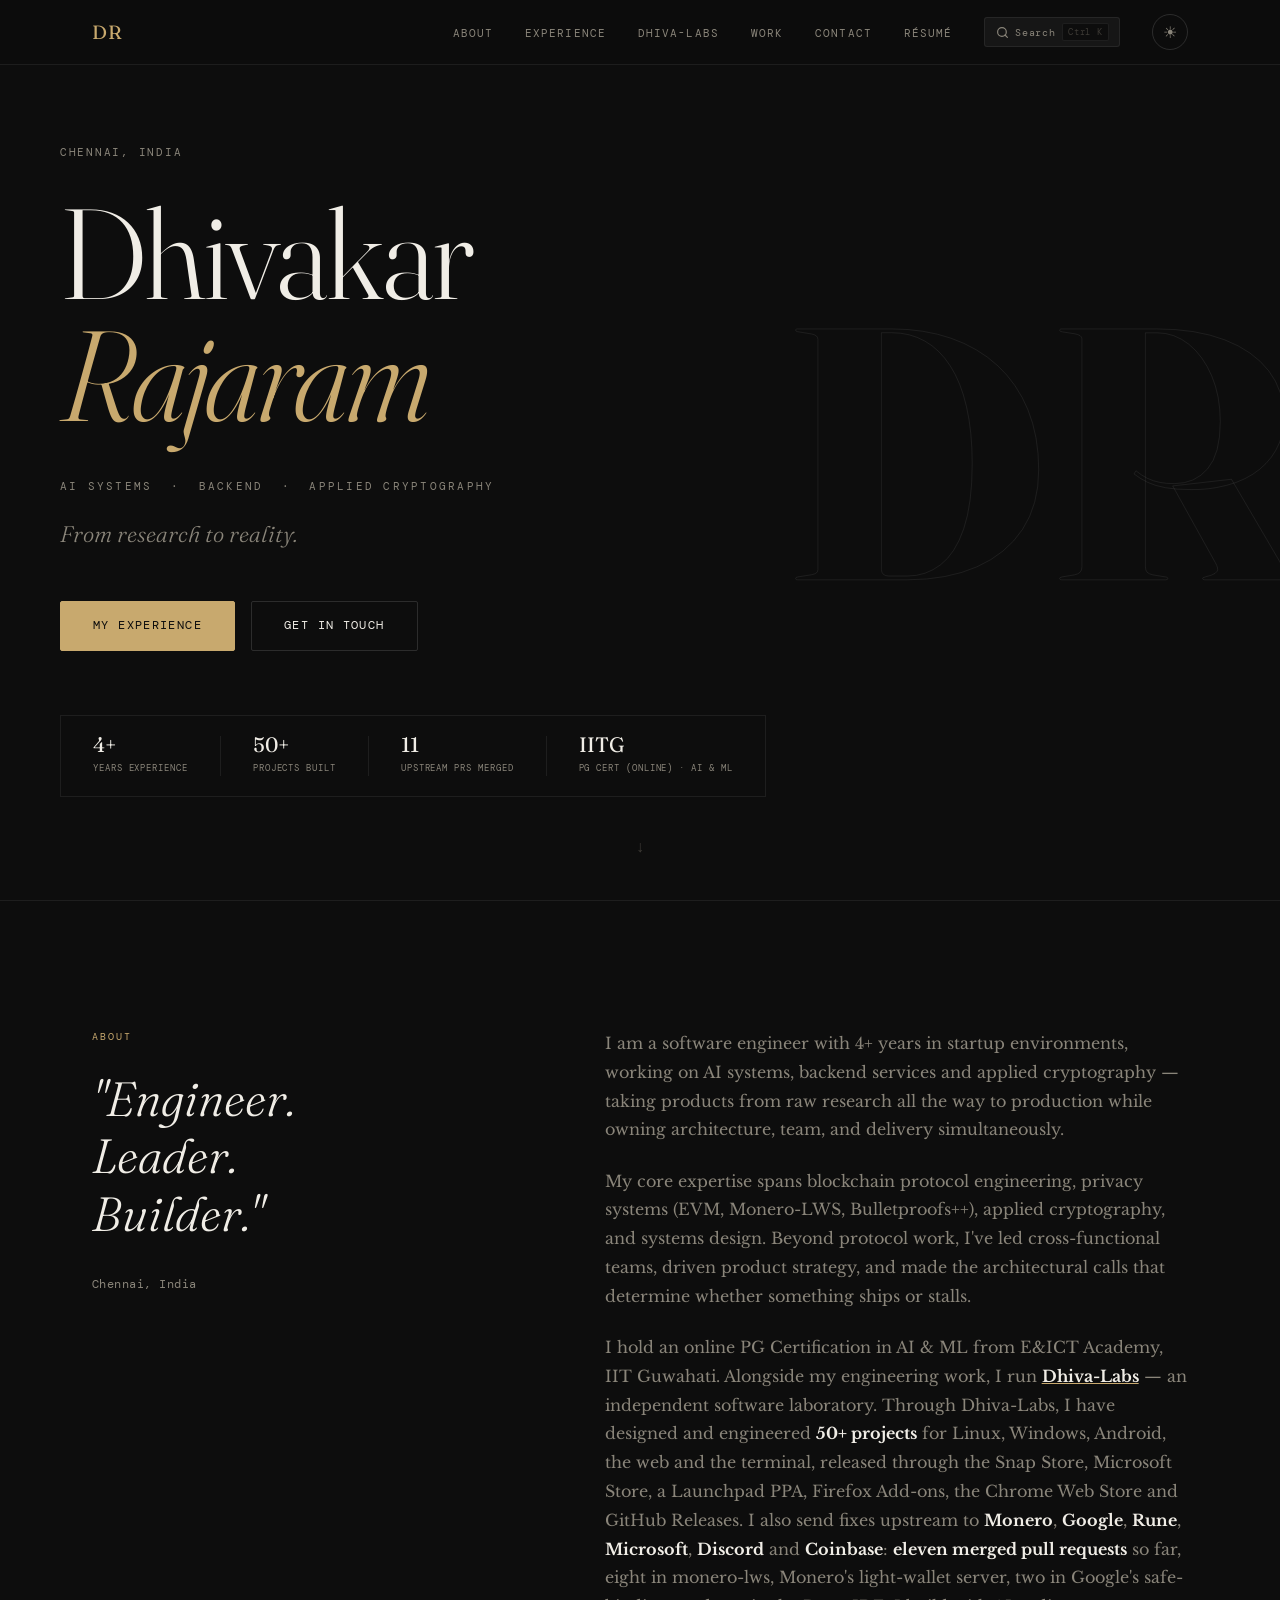
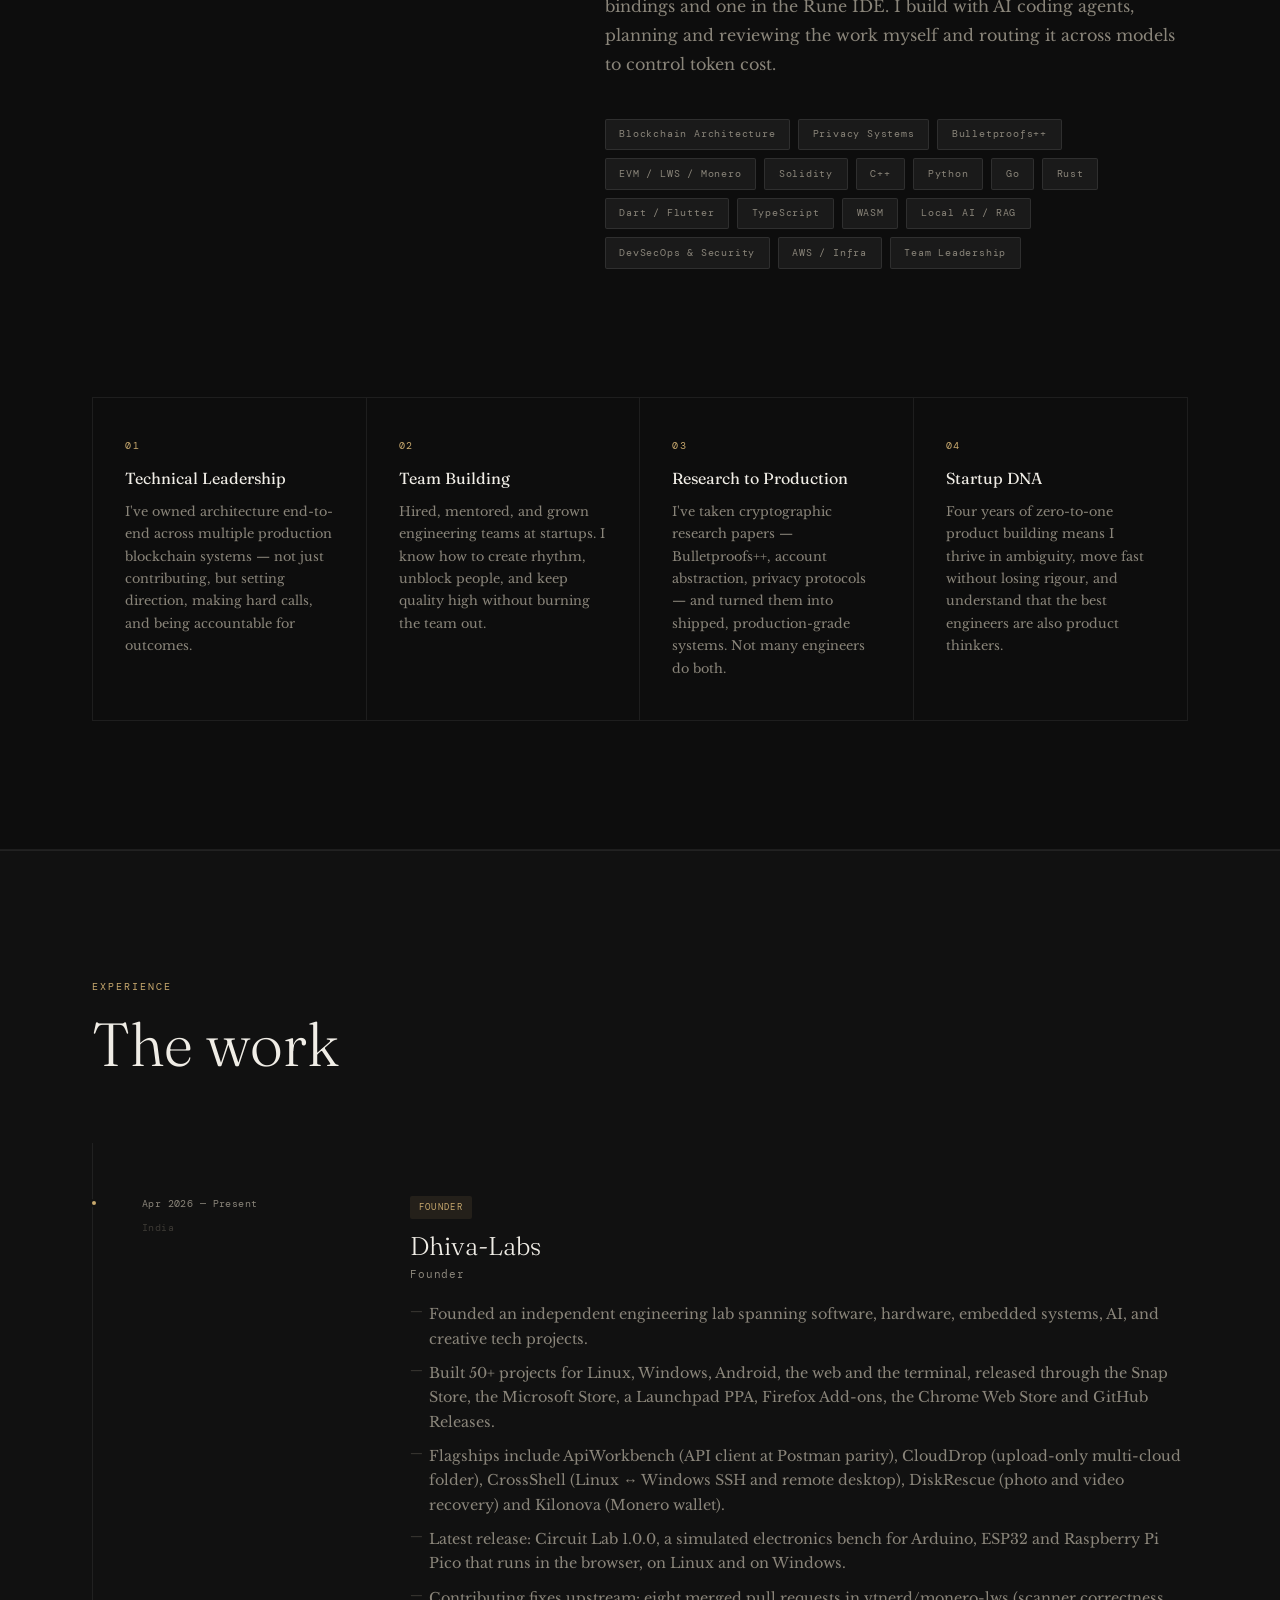
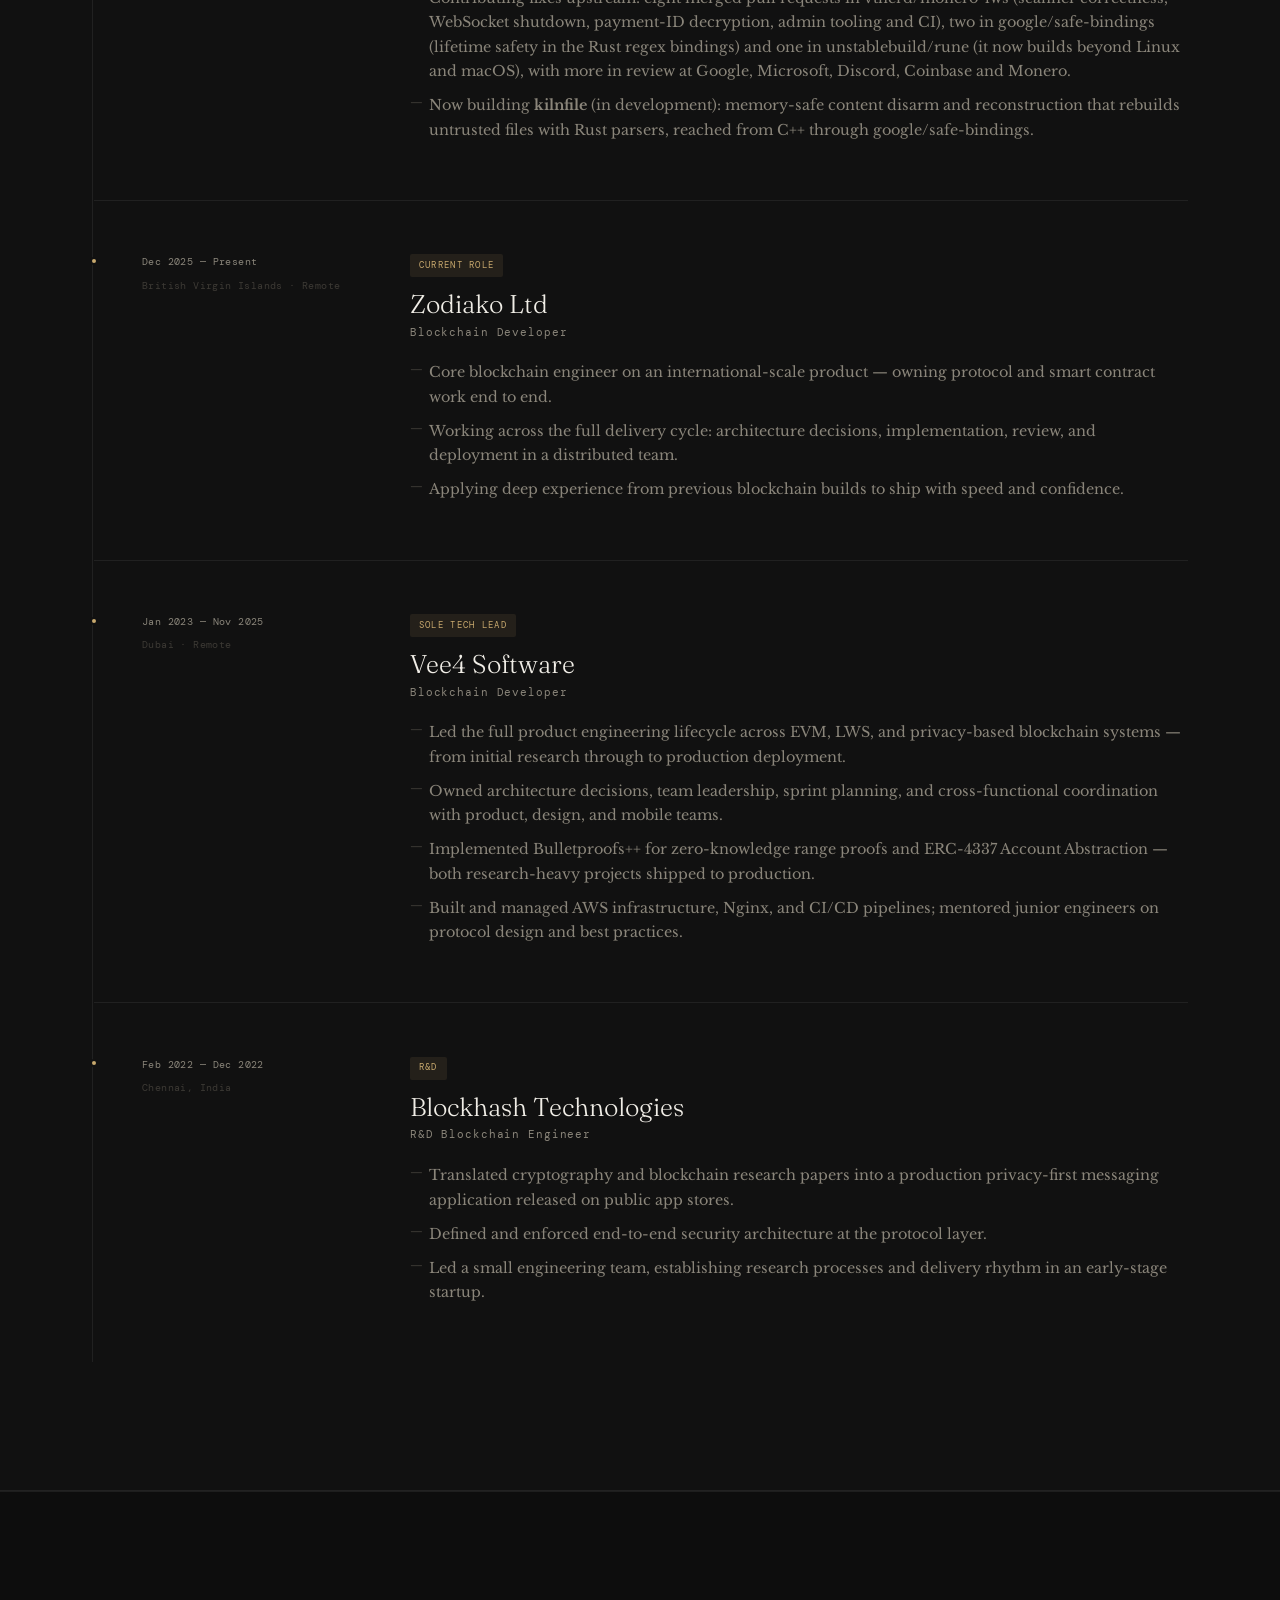
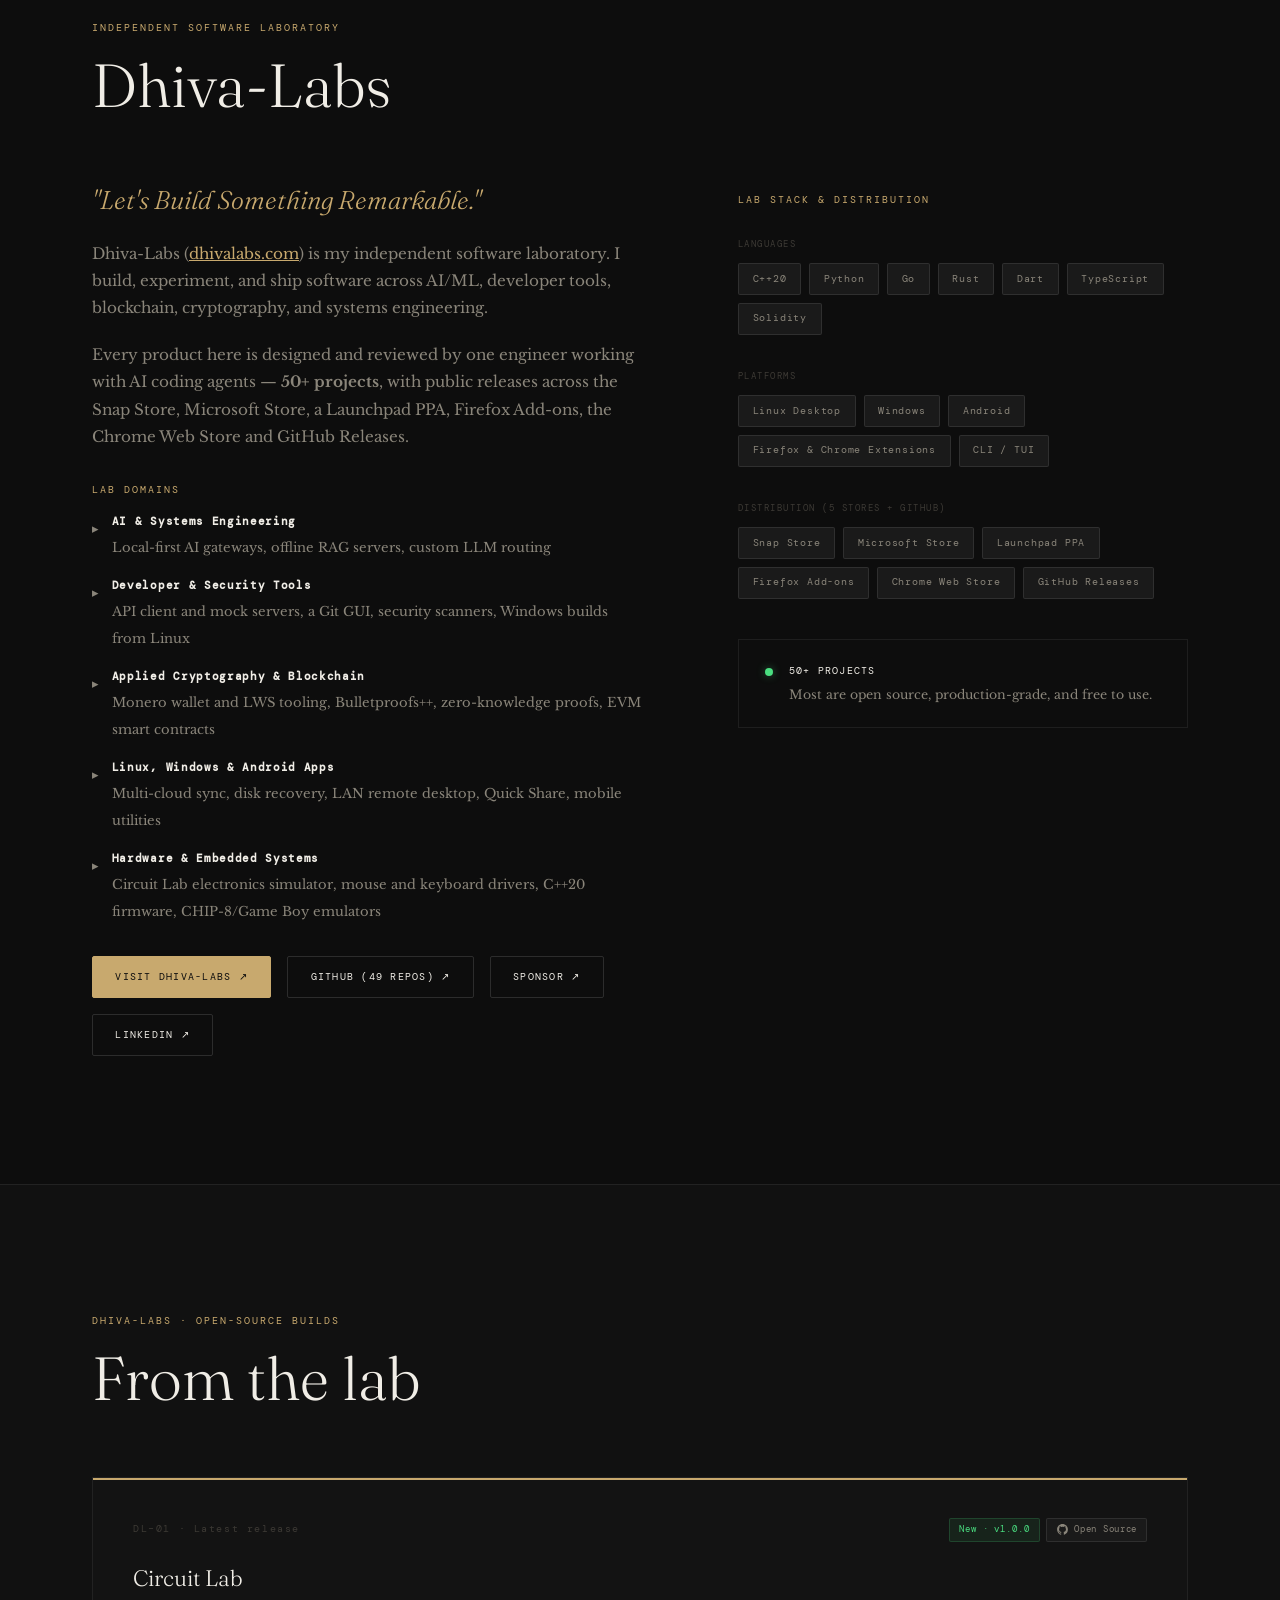
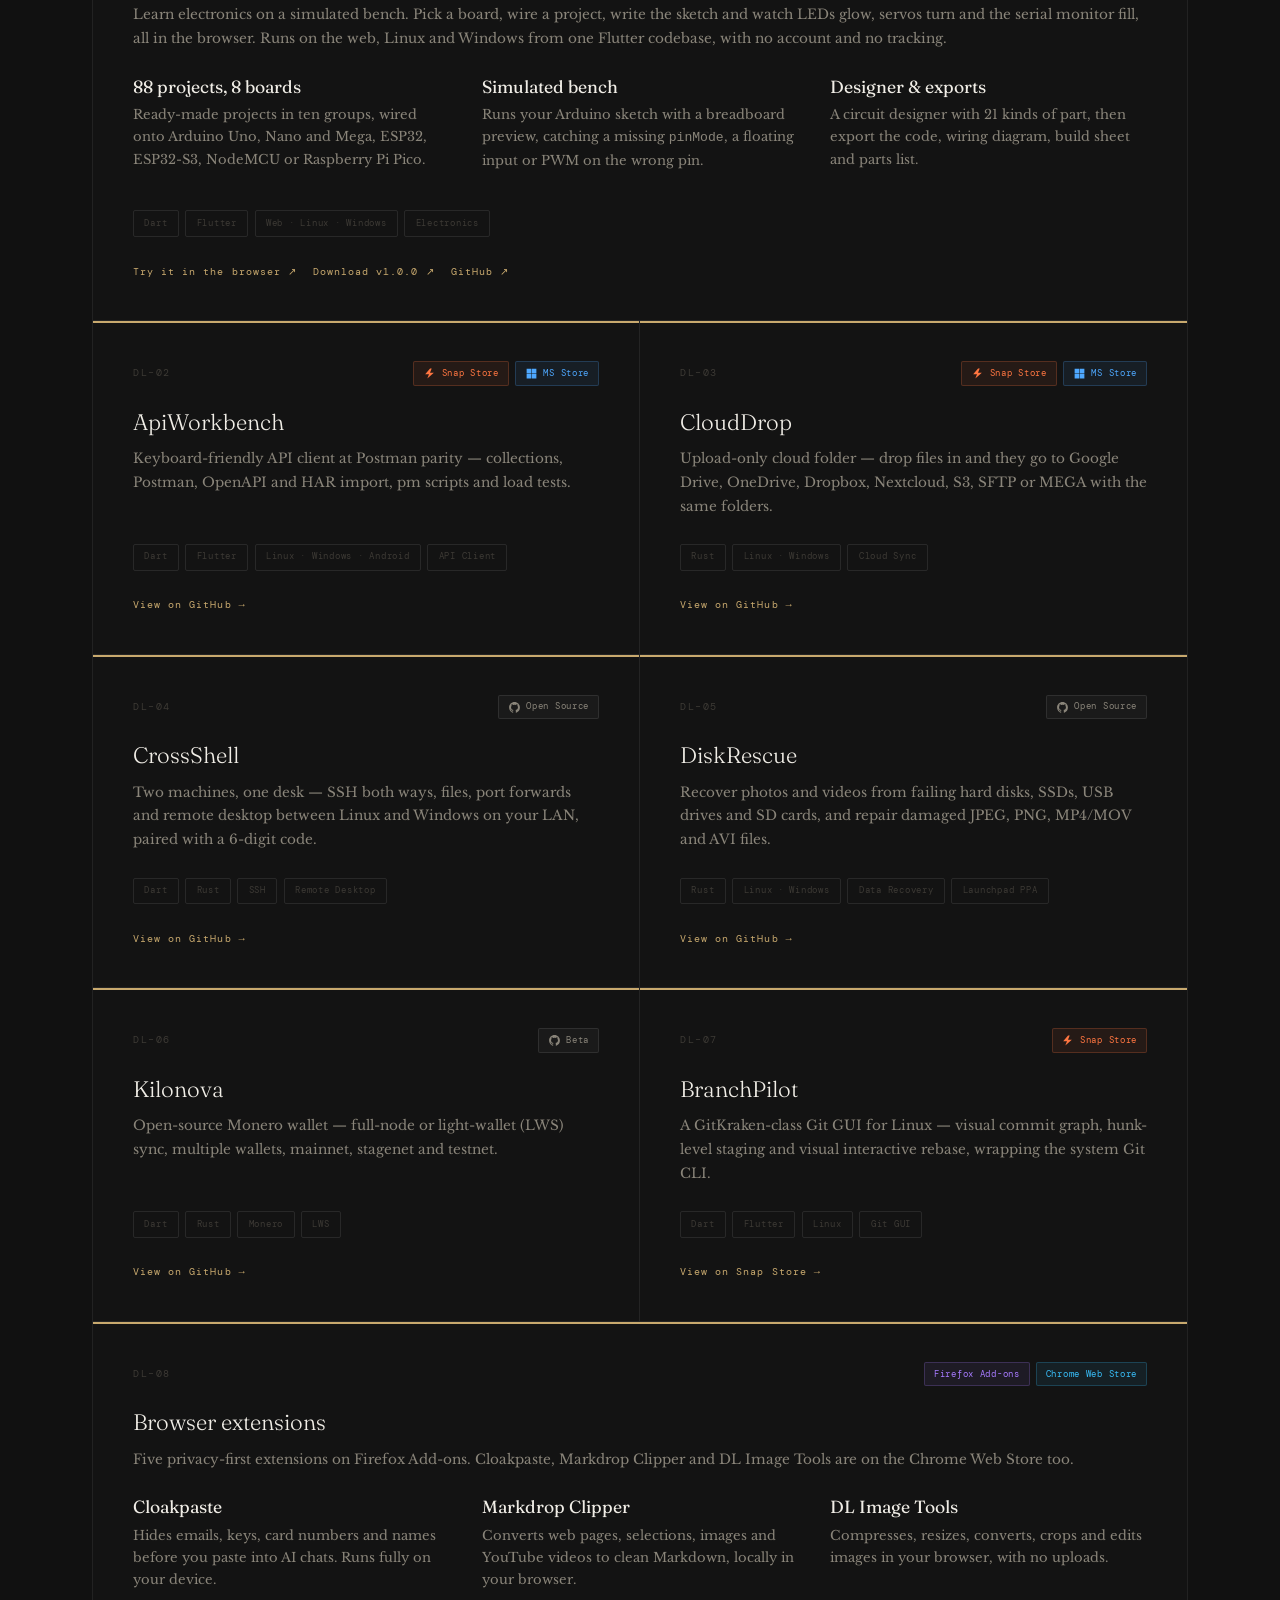
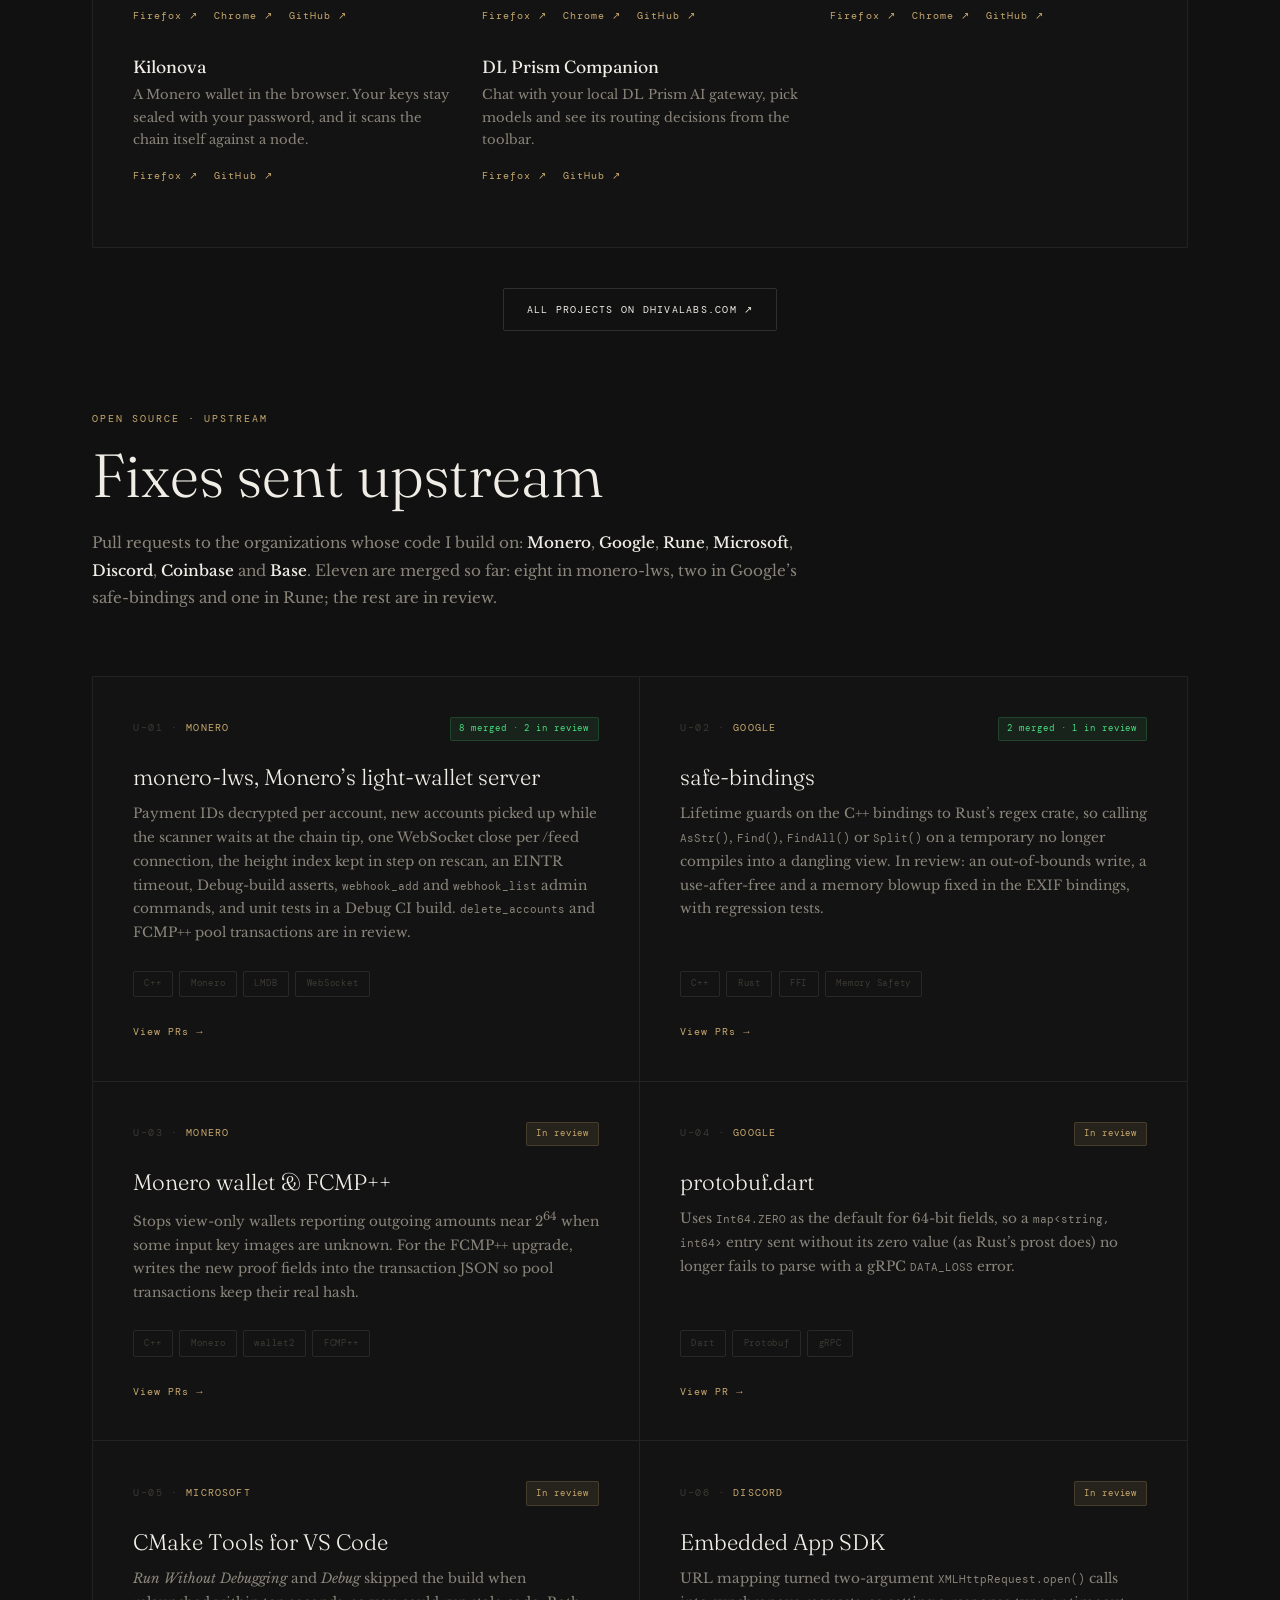
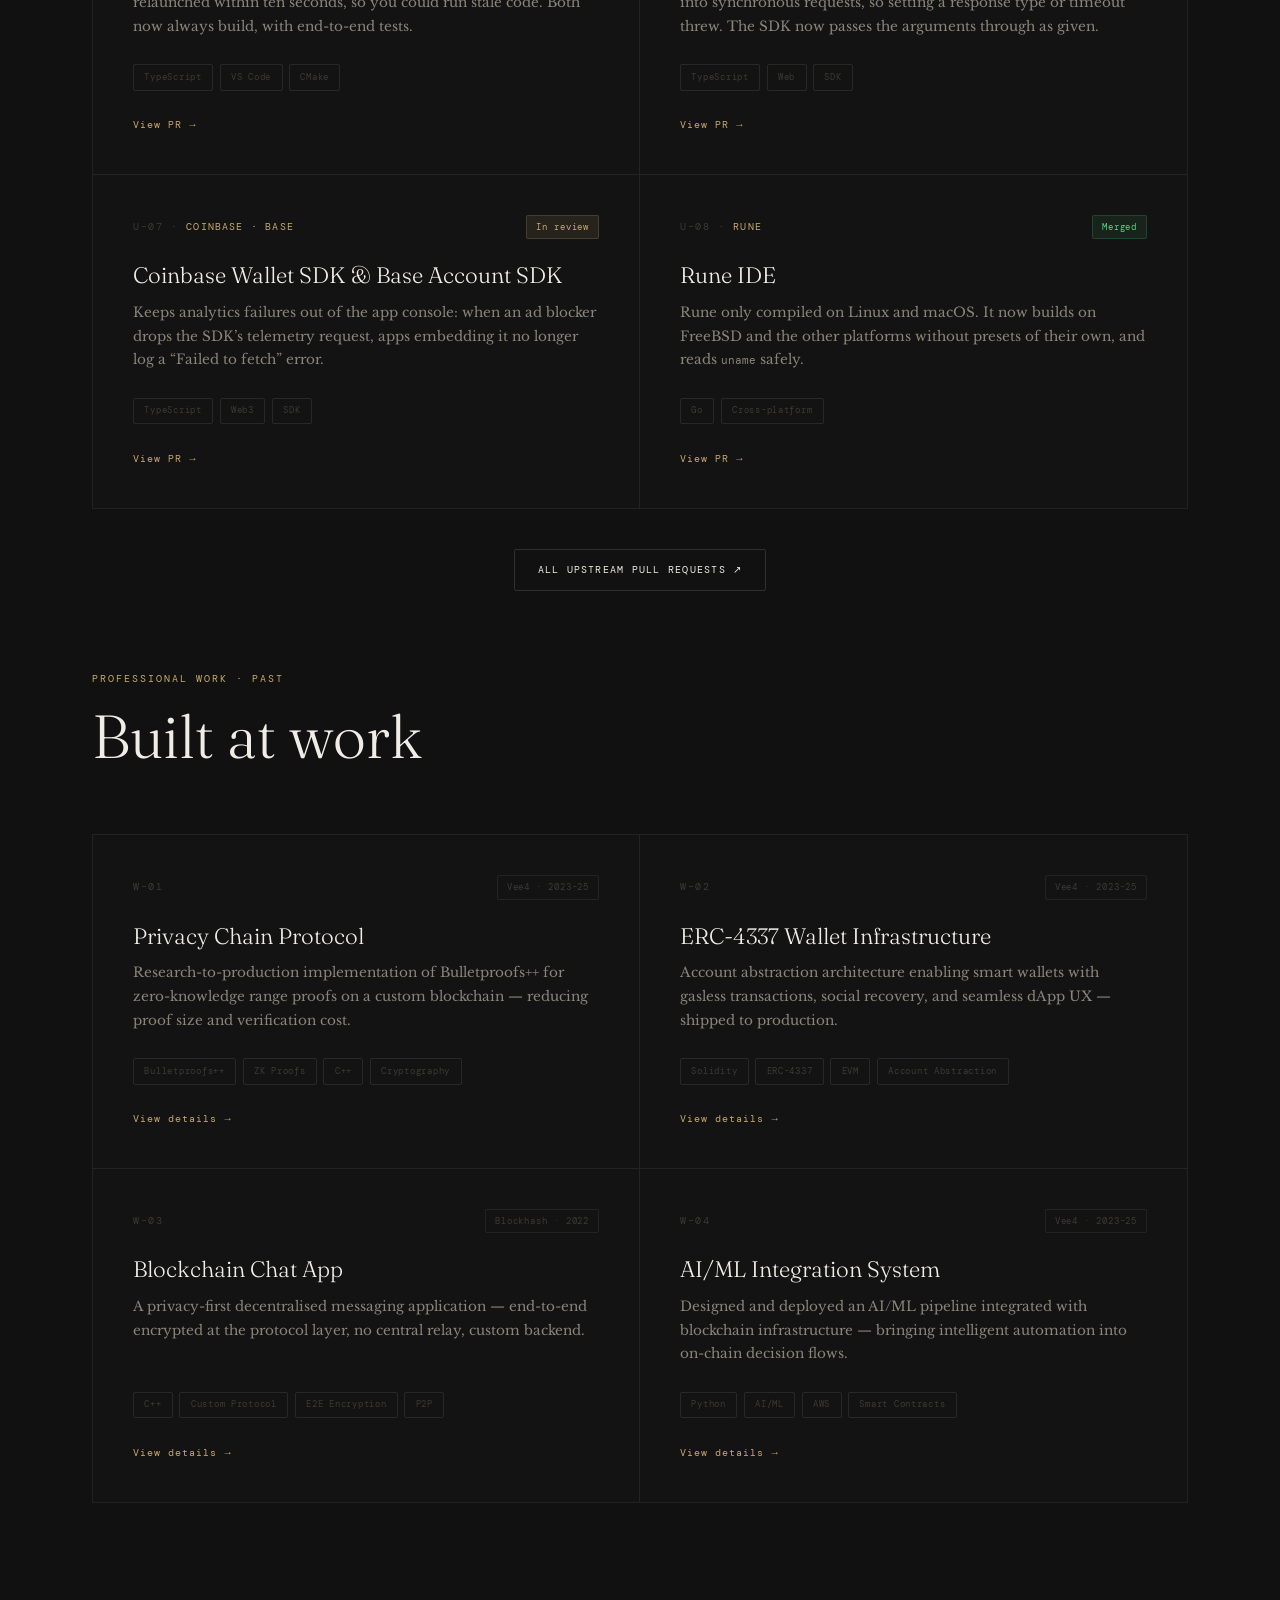
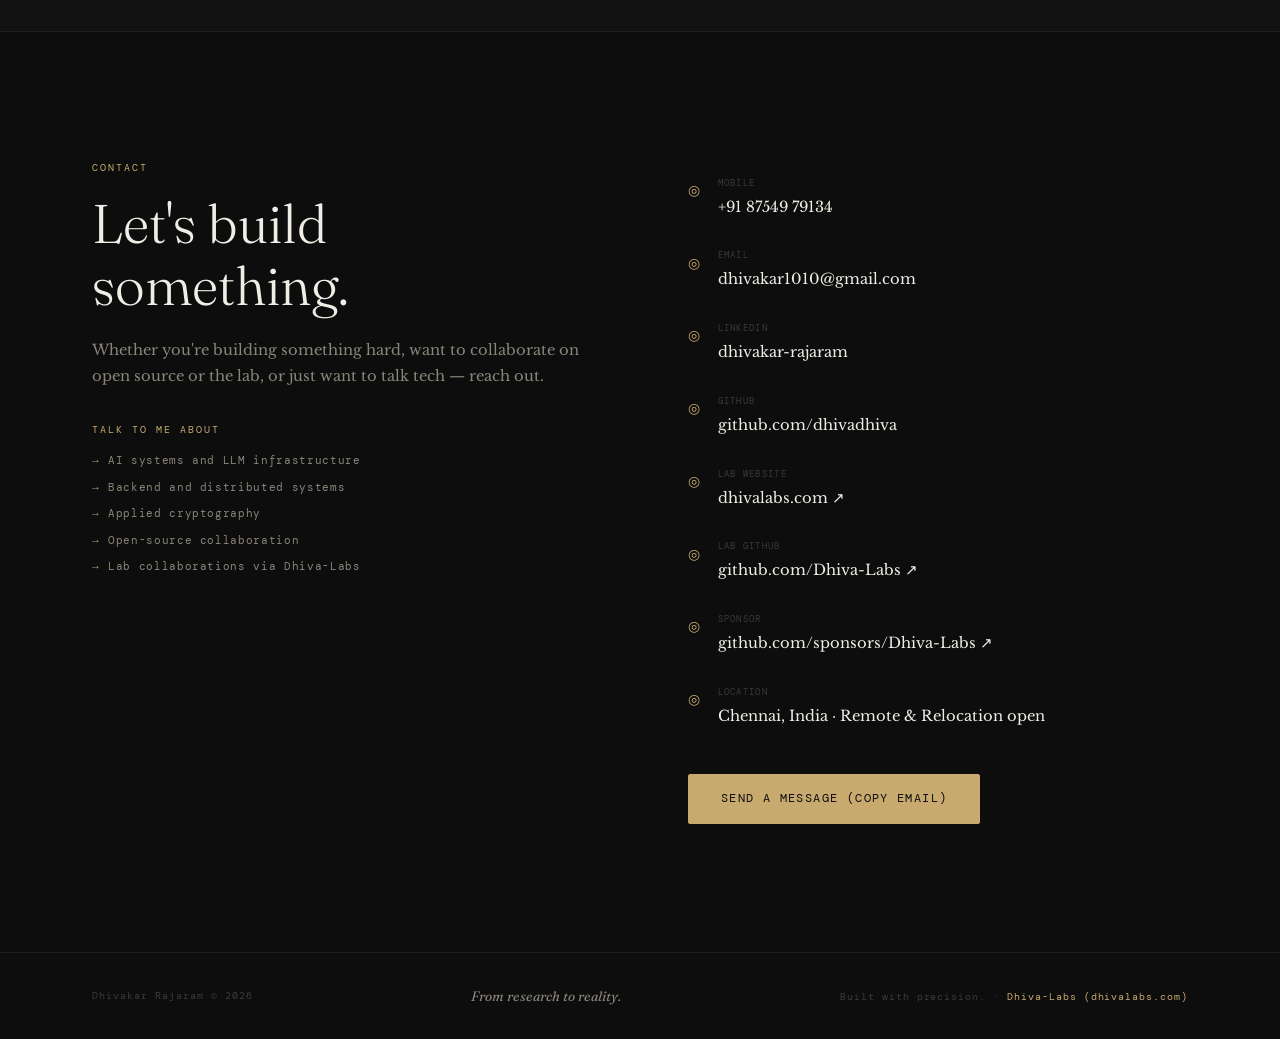
==== commit 3b19ea1b: "Count the Rune merge, list all five Firefox extensions, add kilnfile The Rune pull request was merge" ====
--- a/index.html
+++ b/index.html
@@ -78,7 +78,7 @@
         </div>
         <div class="stat-divider"></div>
         <div class="stat">
-          <span class="stat-value">10</span>
+          <span class="stat-value">11</span>
           <span class="stat-label">Upstream PRs merged</span>
         </div>
         <div class="stat-divider"></div>
@@ -106,7 +106,7 @@
       <div class="about-right" data-reveal>
         <p>I am a software engineer with 4+ years in startup environments, working on AI systems, backend services and applied cryptography — taking products from raw research all the way to production while owning architecture, team, and delivery simultaneously.</p>
         <p>My core expertise spans blockchain protocol engineering, privacy systems (EVM, Monero-LWS, Bulletproofs++), applied cryptography, and systems design. Beyond protocol work, I've led cross-functional teams, driven product strategy, and made the architectural calls that determine whether something ships or stalls.</p>
-        <p>I hold an online PG Certification in AI &amp; ML from E&amp;ICT Academy, IIT Guwahati. Alongside my engineering work, I run <a href="https://dhivalabs.com/" target="_blank" style="color:var(--accent);text-decoration:underline"><strong>Dhiva-Labs</strong></a> — an independent software laboratory. Through Dhiva-Labs, I have designed and engineered <strong>50+ projects</strong> for Linux, Windows, Android, the web and the terminal, released through the Snap Store, Microsoft Store, a Launchpad PPA, Firefox Add-ons, the Chrome Web Store and GitHub Releases. I also send fixes upstream to <strong>Monero</strong>, <strong>Google</strong>, <strong>Microsoft</strong>, <strong>Discord</strong> and <strong>Coinbase</strong>: <strong>ten merged pull requests</strong> so far, eight in monero-lws, Monero's light-wallet server, and two in Google's safe-bindings. I build with AI coding agents, planning and reviewing the work myself and routing it across models to control token cost.</p>
+        <p>I hold an online PG Certification in AI &amp; ML from E&amp;ICT Academy, IIT Guwahati. Alongside my engineering work, I run <a href="https://dhivalabs.com/" target="_blank" style="color:var(--accent);text-decoration:underline"><strong>Dhiva-Labs</strong></a> — an independent software laboratory. Through Dhiva-Labs, I have designed and engineered <strong>50+ projects</strong> for Linux, Windows, Android, the web and the terminal, released through the Snap Store, Microsoft Store, a Launchpad PPA, Firefox Add-ons, the Chrome Web Store and GitHub Releases. I also send fixes upstream to <strong>Monero</strong>, <strong>Google</strong>, <strong>Rune</strong>, <strong>Microsoft</strong>, <strong>Discord</strong> and <strong>Coinbase</strong>: <strong>eleven merged pull requests</strong> so far, eight in monero-lws, Monero's light-wallet server, two in Google's safe-bindings and one in the Rune IDE. I build with AI coding agents, planning and reviewing the work myself and routing it across models to control token cost.</p>
 
         <div class="skills-grid">
           <span class="pill">Blockchain Architecture</span>
@@ -183,7 +183,8 @@
               <li>Built 50+ projects for Linux, Windows, Android, the web and the terminal, released through the Snap Store, the Microsoft Store, a Launchpad PPA, Firefox Add-ons, the Chrome Web Store and GitHub Releases.</li>
               <li>Flagships include ApiWorkbench (API client at Postman parity), CloudDrop (upload-only multi-cloud folder), CrossShell (Linux ↔ Windows SSH and remote desktop), DiskRescue (photo and video recovery) and Kilonova (Monero wallet).</li>
               <li>Latest release: Circuit Lab 1.0.0, a simulated electronics bench for Arduino, ESP32 and Raspberry Pi Pico that runs in the browser, on Linux and on Windows.</li>
-              <li>Contributing fixes upstream: eight merged pull requests in vtnerd/monero-lws (scanner correctness, WebSocket shutdown, payment-ID decryption, admin tooling and CI) and two in google/safe-bindings (lifetime safety in the Rust regex bindings), with more in review at Microsoft, Discord, Coinbase and Monero.</li>
+              <li>Contributing fixes upstream: eight merged pull requests in vtnerd/monero-lws (scanner correctness, WebSocket shutdown, payment-ID decryption, admin tooling and CI), two in google/safe-bindings (lifetime safety in the Rust regex bindings) and one in unstablebuild/rune (it now builds beyond Linux and macOS), with more in review at Google, Microsoft, Discord, Coinbase and Monero.</li>
+              <li>Now building <strong>kilnfile</strong> (in development): memory-safe content disarm and reconstruction that rebuilds untrusted files with Rust parsers, reached from C++ through google/safe-bindings.</li>
             </ul>
           </div>
         </div>
@@ -515,7 +516,7 @@
               <div class="project-badges"><span class="badge badge-firefox">Firefox Add-ons</span><span class="badge badge-chrome">Chrome Web Store</span></div>
             </div>
             <h3 class="project-name">Browser extensions</h3>
-            <p class="project-desc">Three privacy-first extensions, each released on both Firefox Add-ons and the Chrome Web Store.</p>
+            <p class="project-desc">Five privacy-first extensions on Firefox Add-ons. Cloakpaste, Markdrop Clipper and DL Image Tools are on the Chrome Web Store too.</p>
             <div class="ext-list">
               <div class="ext-item">
                 <h4 class="ext-name">Cloakpaste</h4>
@@ -532,6 +533,16 @@
                 <p class="ext-desc">Compresses, resizes, converts, crops and edits images in your browser, with no uploads.</p>
                 <div class="ext-links"><a href="https://addons.mozilla.org/en-US/firefox/addon/dl-image-tools/" target="_blank" rel="noopener">Firefox ↗</a><a href="https://chromewebstore.google.com/detail/dl-image-tools/ighlhdddbockbcooddmeajncpgihlcob" target="_blank" rel="noopener">Chrome ↗</a><a href="https://github.com/Dhiva-Labs/dl-image-tools" target="_blank" rel="noopener">GitHub ↗</a></div>
               </div>
+              <div class="ext-item">
+                <h4 class="ext-name">Kilonova</h4>
+                <p class="ext-desc">A Monero wallet in the browser. Your keys stay sealed with your password, and it scans the chain itself against a node.</p>
+                <div class="ext-links"><a href="https://addons.mozilla.org/en-US/firefox/addon/kilonova/" target="_blank" rel="noopener">Firefox ↗</a><a href="https://github.com/Dhiva-Labs/kilonova" target="_blank" rel="noopener">GitHub ↗</a></div>
+              </div>
+              <div class="ext-item">
+                <h4 class="ext-name">DL Prism Companion</h4>
+                <p class="ext-desc">Chat with your local DL Prism AI gateway, pick models and see its routing decisions from the toolbar.</p>
+                <div class="ext-links"><a href="https://addons.mozilla.org/en-US/firefox/addon/dl-prism-companion/" target="_blank" rel="noopener">Firefox ↗</a><a href="https://github.com/Dhiva-Labs/dl_prism" target="_blank" rel="noopener">GitHub ↗</a></div>
+              </div>
             </div>
           </div>
         </div>
@@ -544,7 +555,7 @@
       <div class="section-header" id="upstream" data-reveal>
         <span class="section-label">Open Source · Upstream</span>
         <h2 class="section-title">Fixes sent upstream</h2>
-        <p class="upstream-intro">Pull requests to the organizations whose code I build on: <strong>Monero</strong>, <strong>Google</strong>, <strong>Microsoft</strong>, <strong>Discord</strong>, <strong>Coinbase</strong> and <strong>Base</strong>. Ten are merged so far, eight in monero-lws and two in Google&rsquo;s safe-bindings; the rest are in review.</p>
+        <p class="upstream-intro">Pull requests to the organizations whose code I build on: <strong>Monero</strong>, <strong>Google</strong>, <strong>Rune</strong>, <strong>Microsoft</strong>, <strong>Discord</strong>, <strong>Coinbase</strong> and <strong>Base</strong>. Eleven are merged so far: eight in monero-lws, two in Google&rsquo;s safe-bindings and one in Rune; the rest are in review.</p>
       </div>
       <div class="projects-grid projects-grid--upstream">
         <div class="project-card" data-reveal>
@@ -666,7 +677,7 @@
           <div class="project-card-inner">
             <div class="project-card-top">
               <div class="project-number mono">U–08 · <span class="upstream-org">Rune</span></div>
-              <span class="project-status project-status--wip">In review</span>
+              <span class="project-status project-status--live">Merged</span>
             </div>
             <h3 class="project-name">Rune IDE</h3>
             <p class="project-desc">Rune only compiled on Linux and macOS. It now builds on FreeBSD and the other platforms without presets of their own, and reads <code>uname</code> safely.</p>
@@ -877,6 +888,6 @@
   <!-- TOAST CONTAINER -->
   <div class="toast" id="toast"></div>
 
-  <script src="assets/js/main.js?v=4"></script>
+  <script src="assets/js/main.js?v=5"></script>
 </body>
 </html>
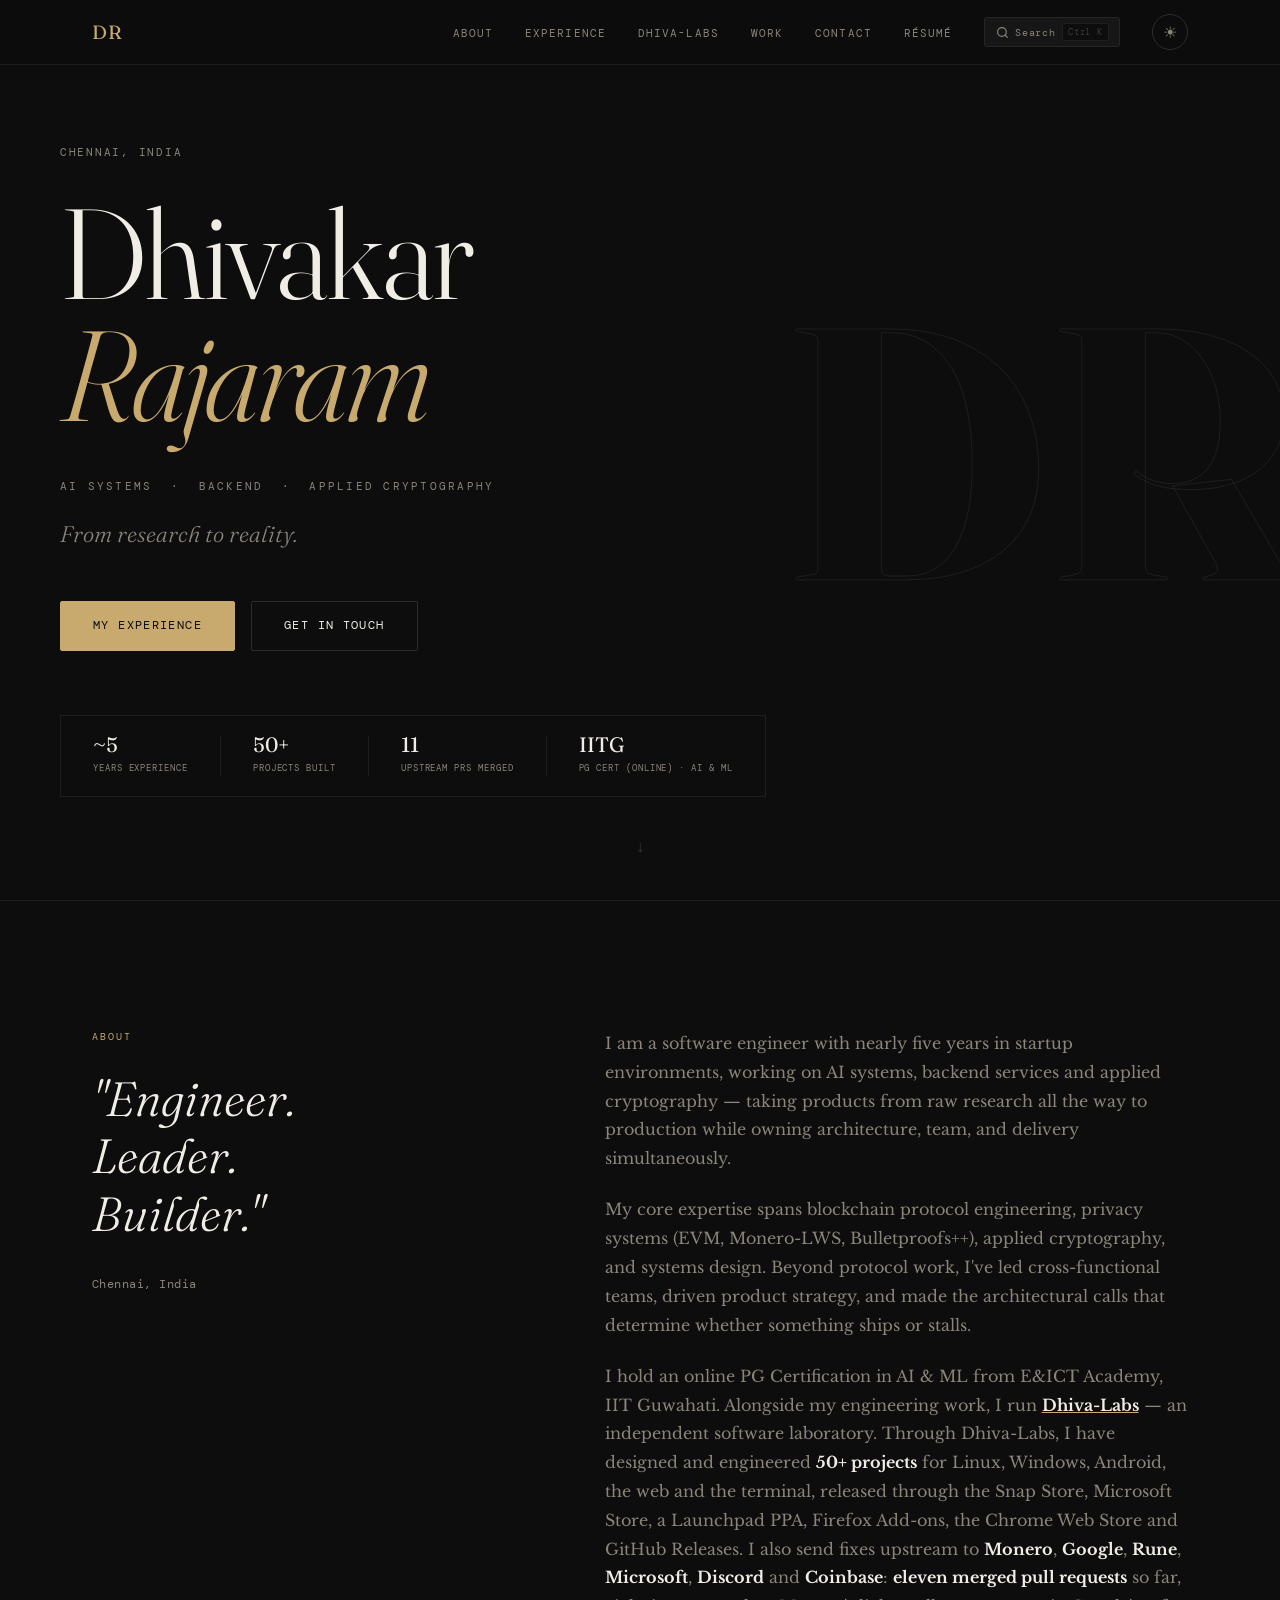
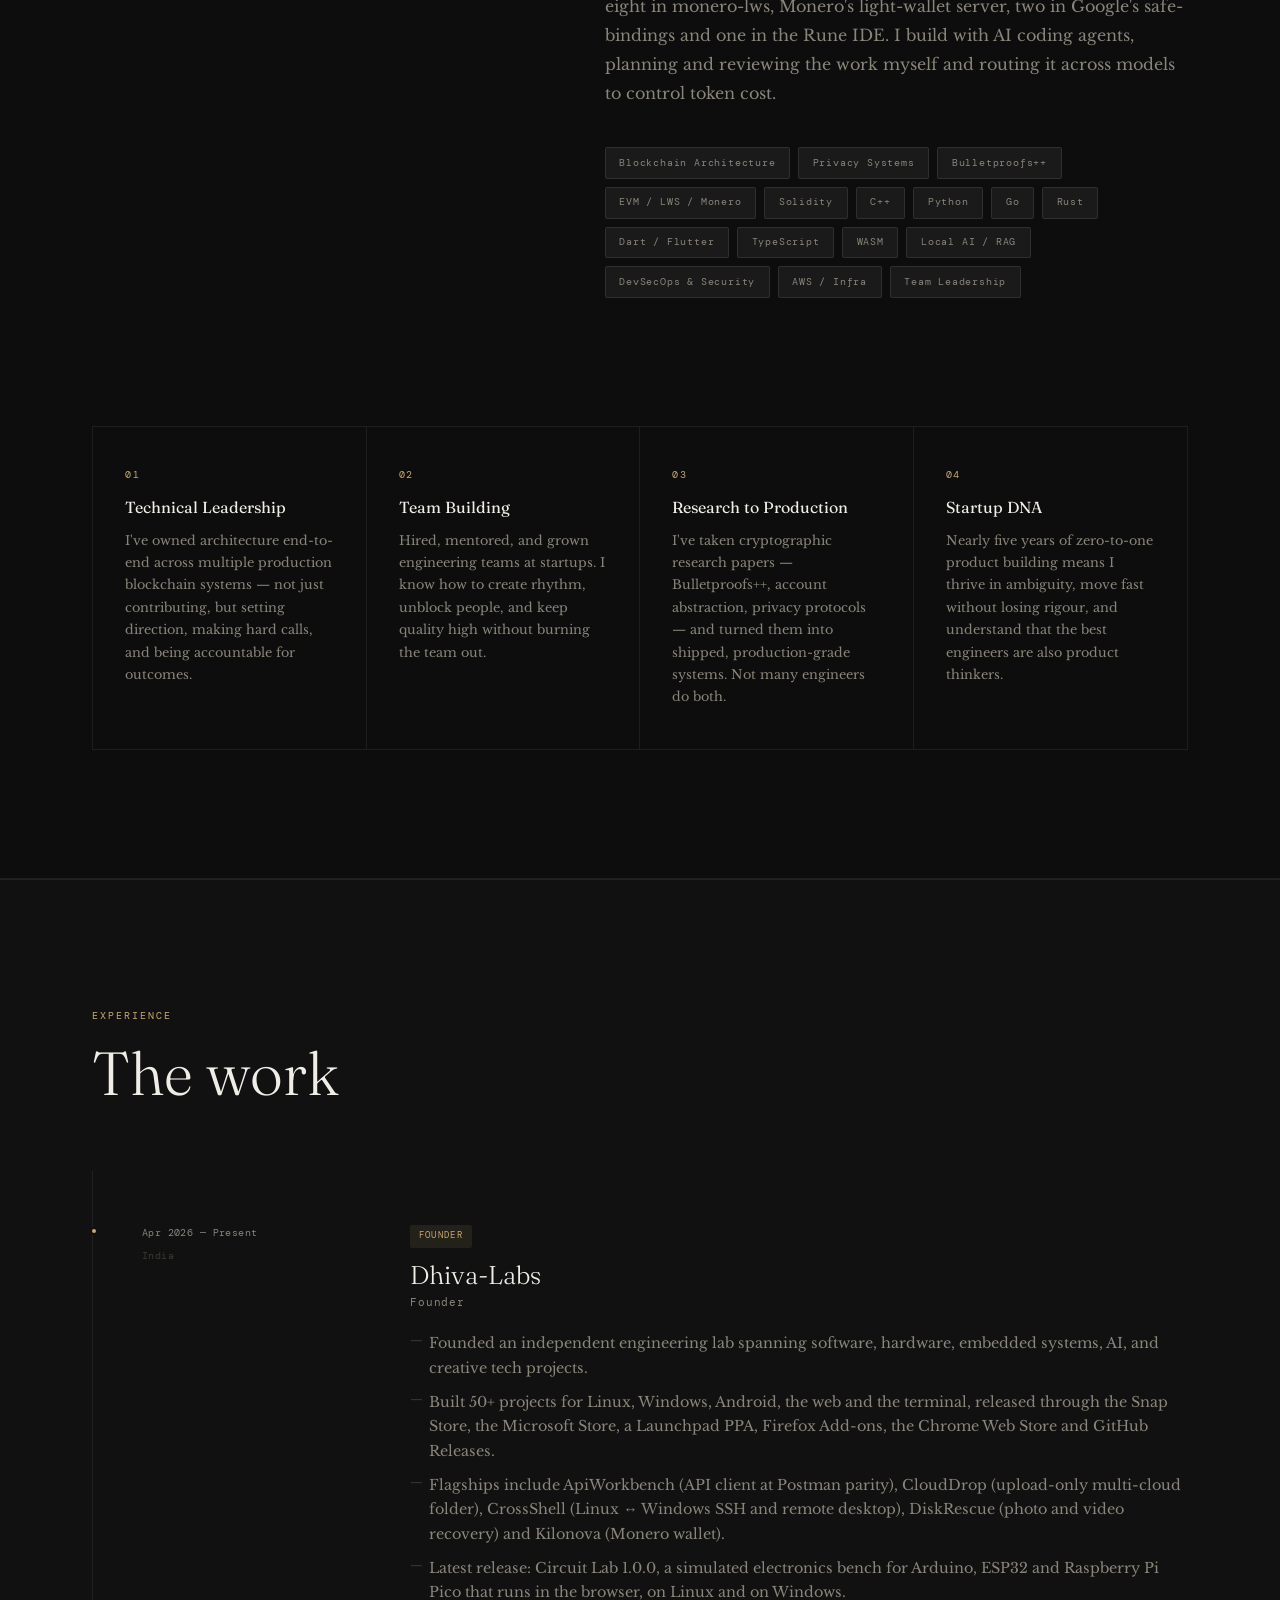
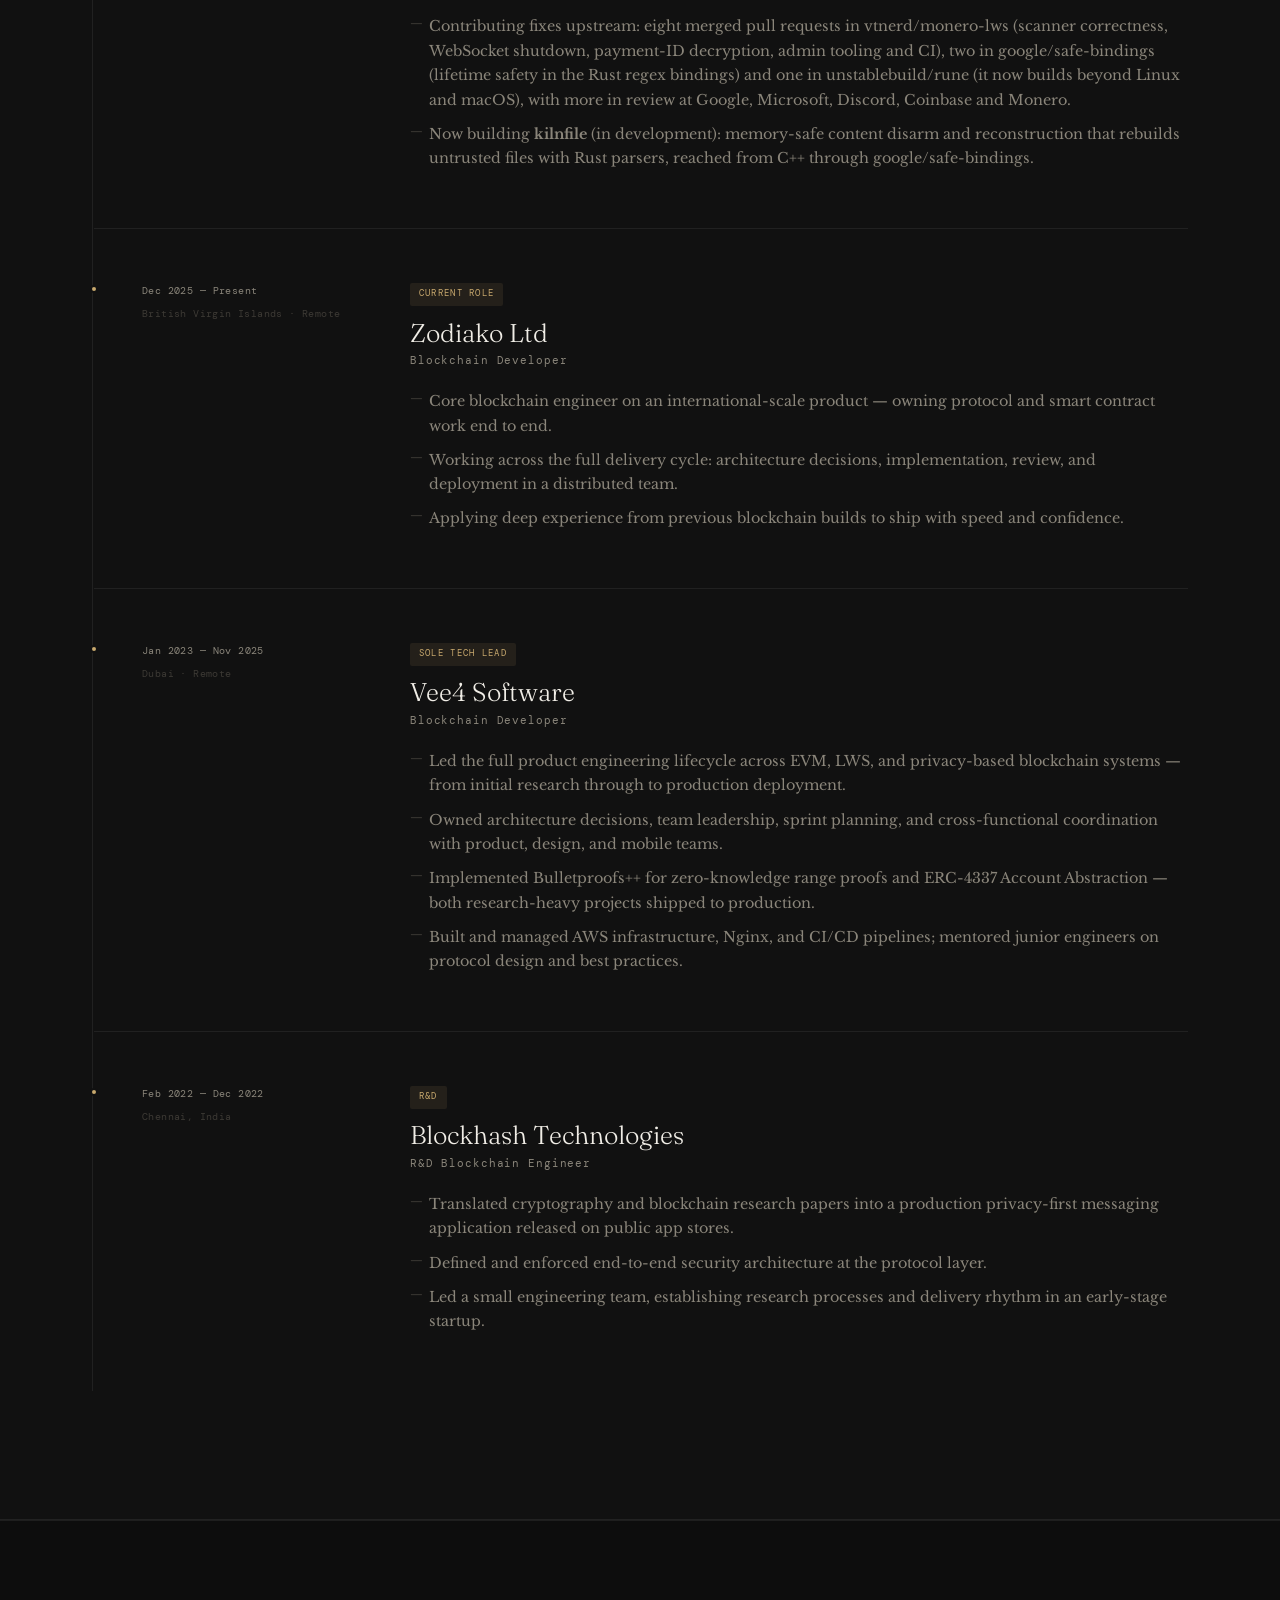
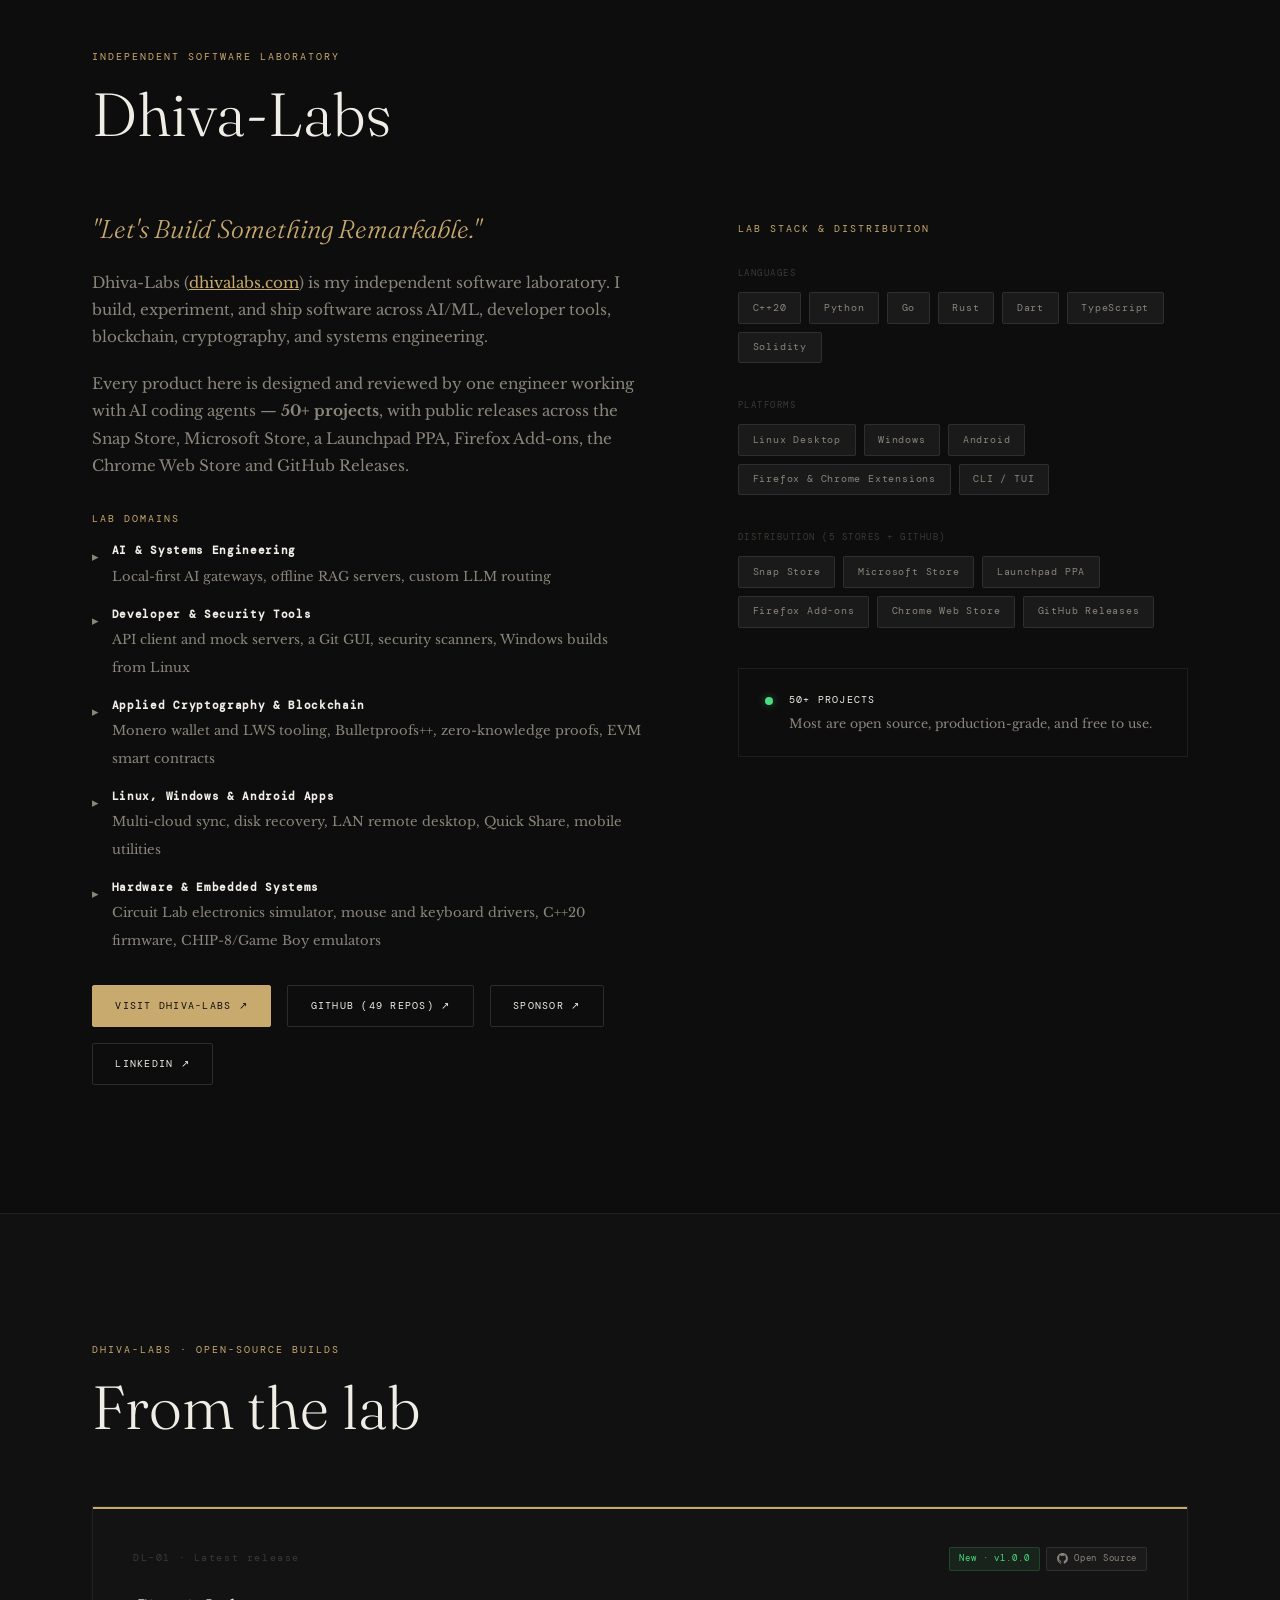
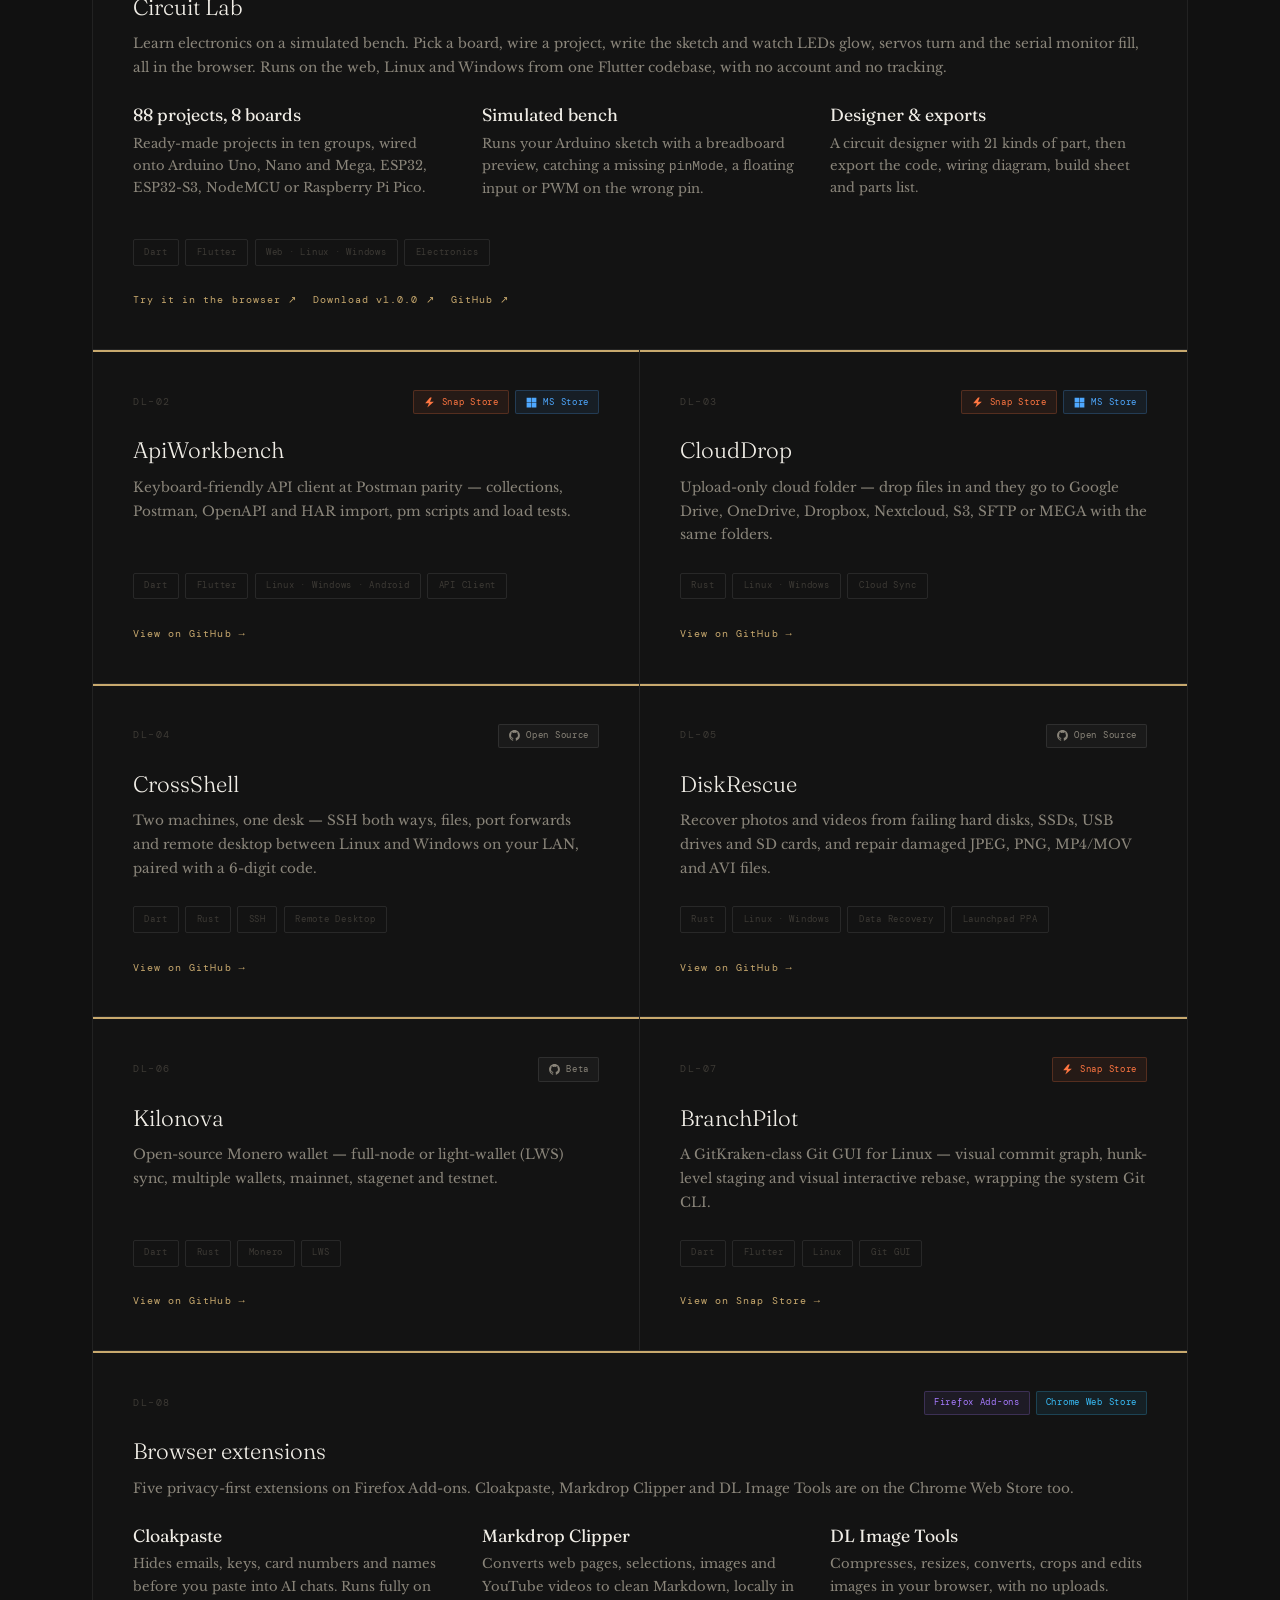
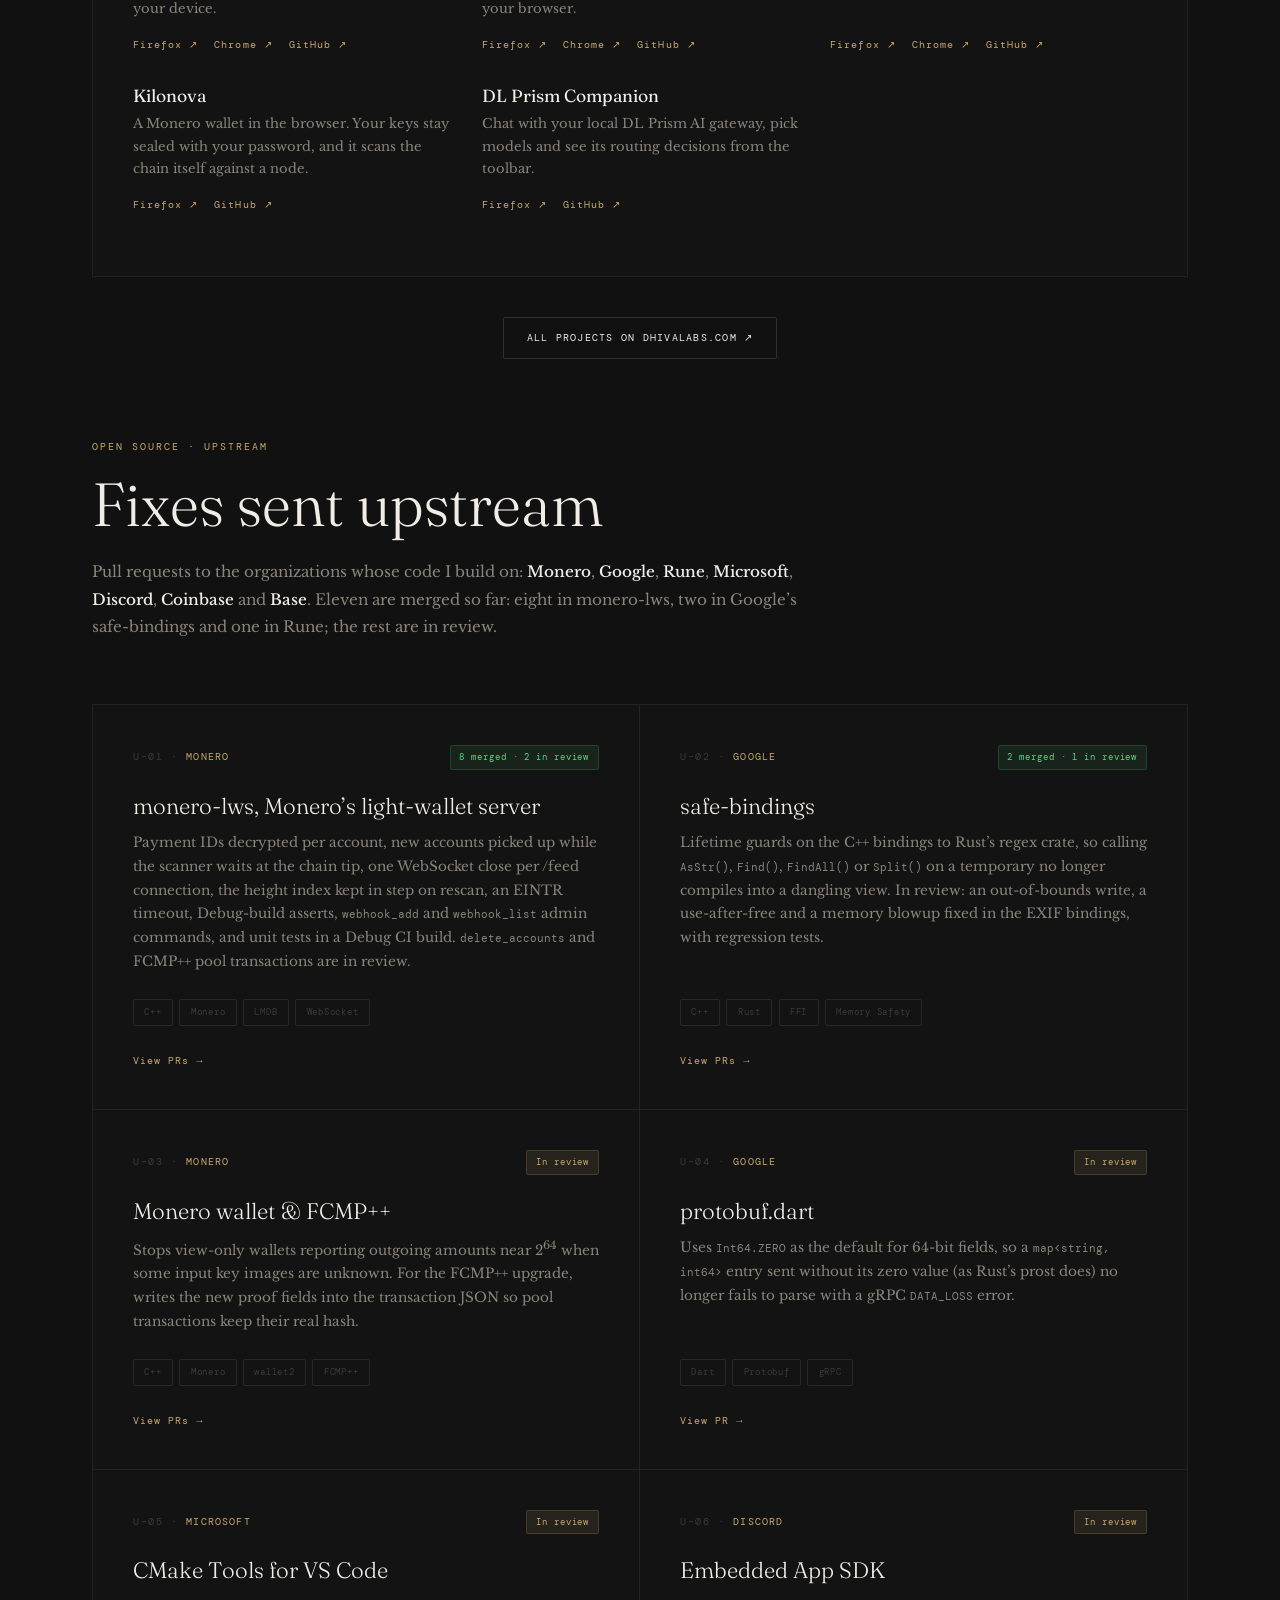
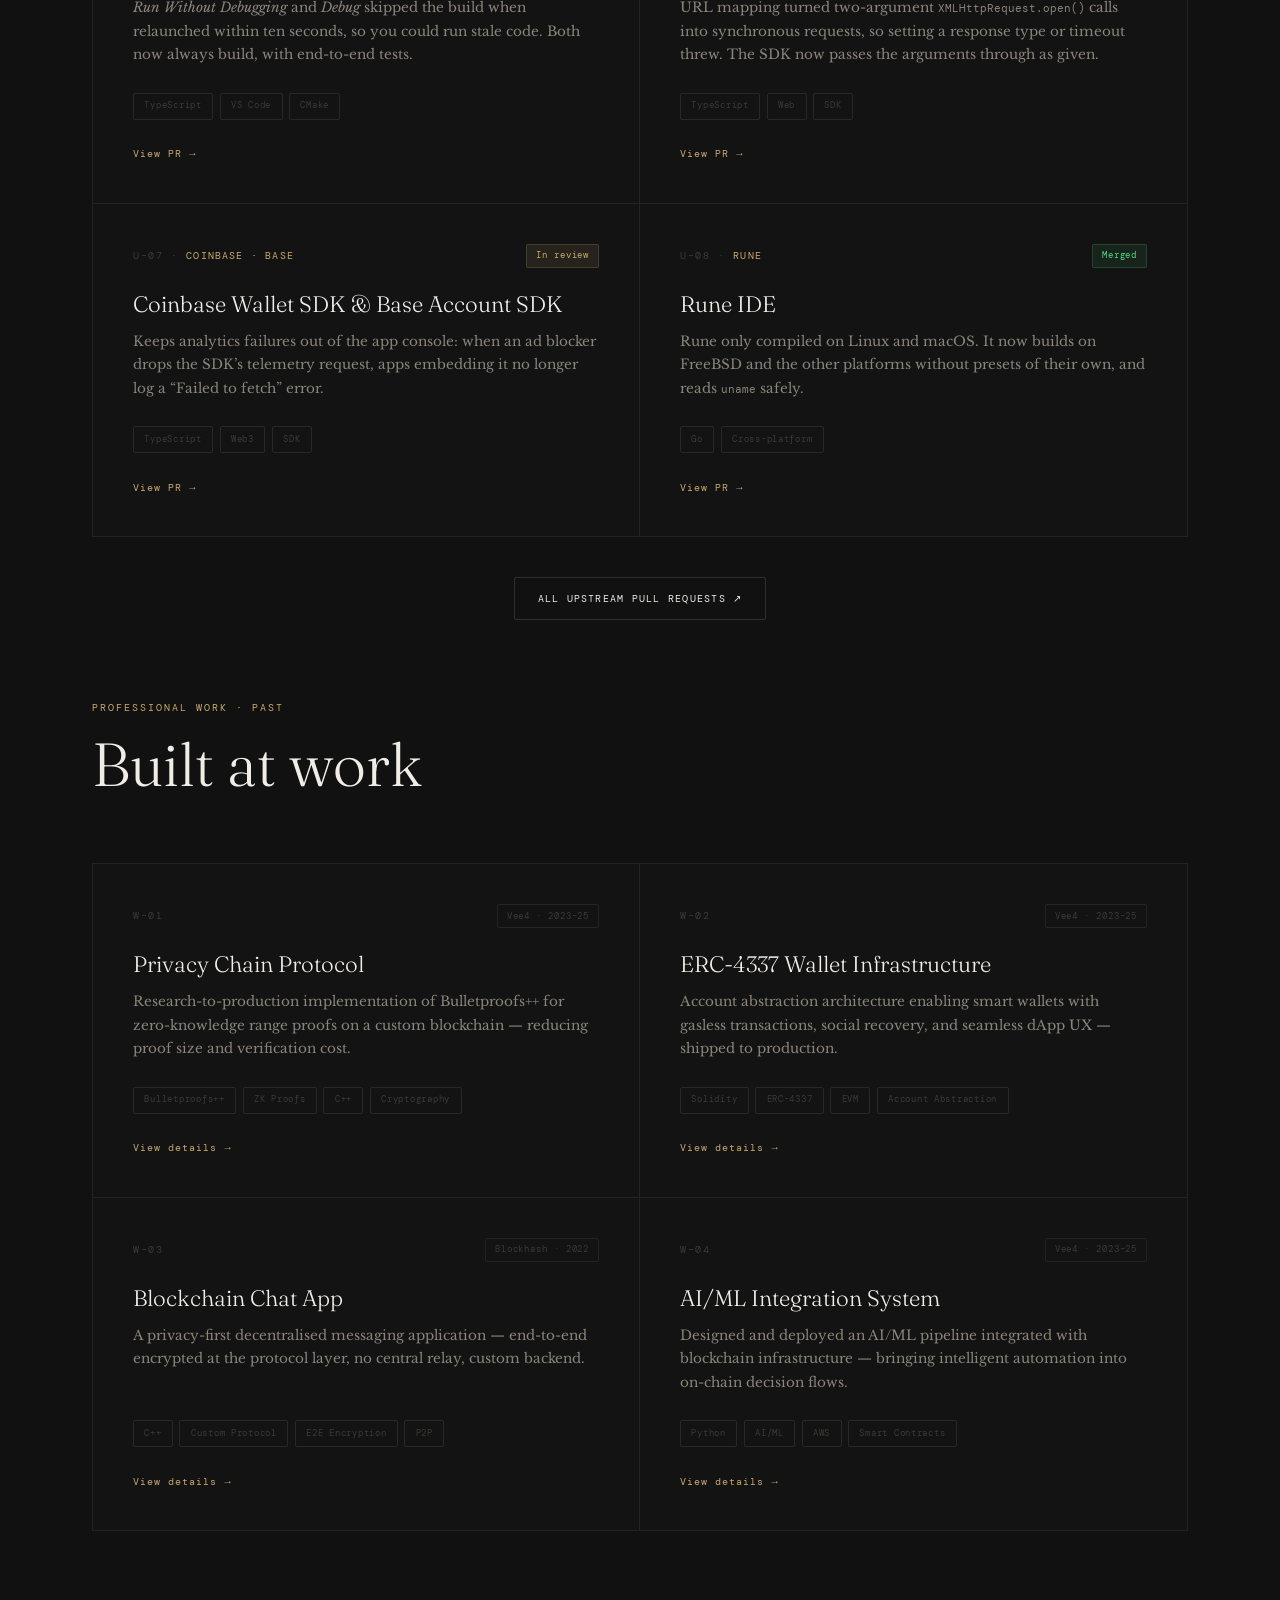
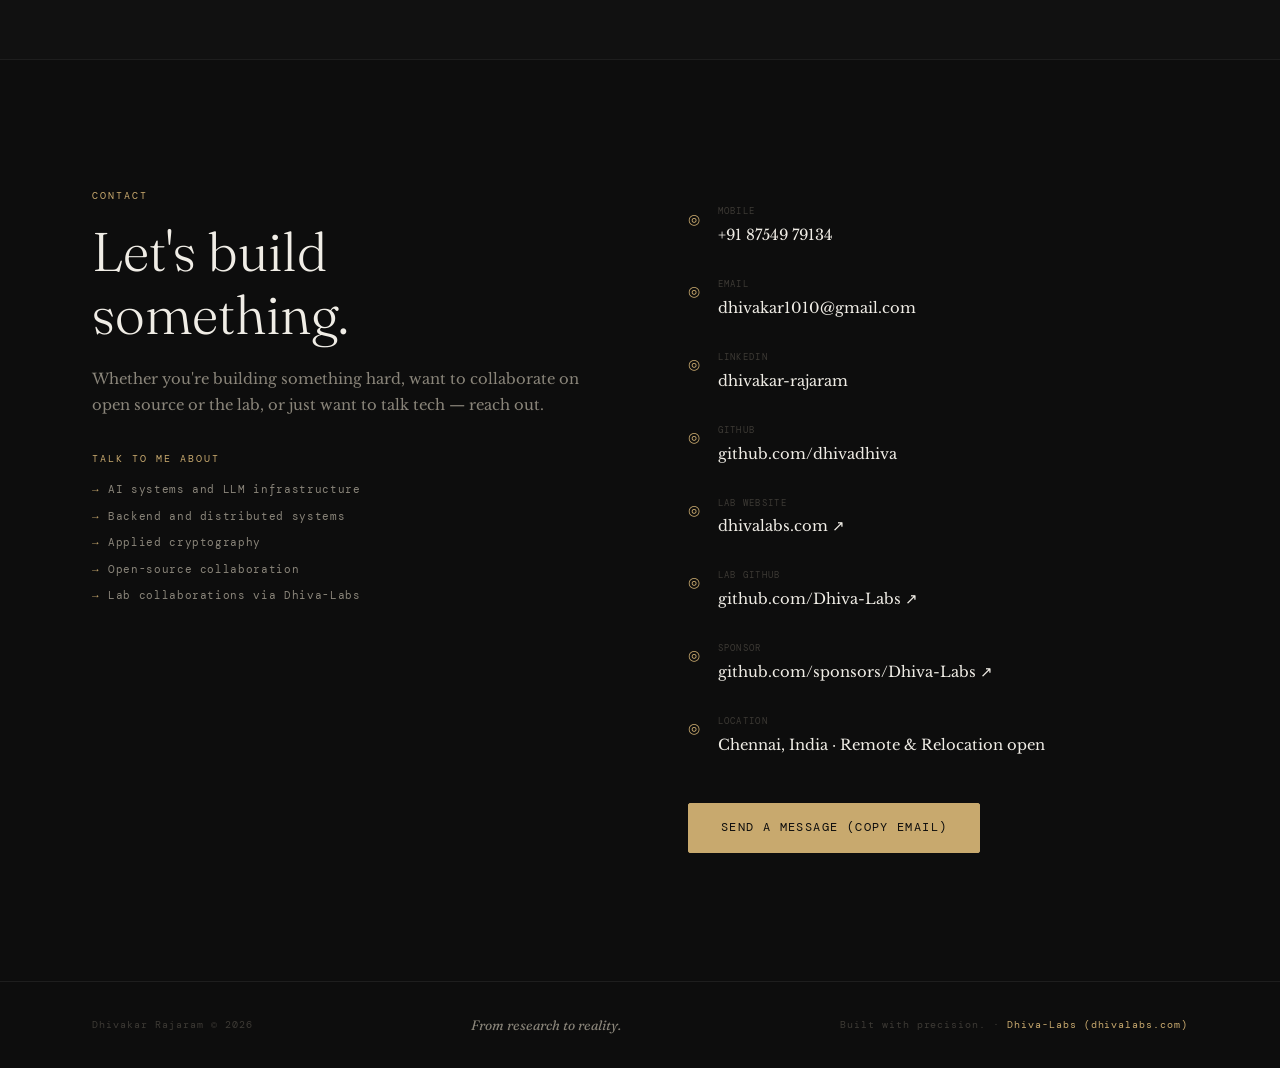
==== commit 4e8aa57f: "Say nearly five years of experience Update the hero stat, About text, a pillar line and the resume s" ====
--- a/index.html
+++ b/index.html
@@ -68,7 +68,7 @@
       </div>
       <div class="hero-stats" data-reveal>
         <div class="stat">
-          <span class="stat-value">4+</span>
+          <span class="stat-value">~5</span>
           <span class="stat-label">Years experience</span>
         </div>
         <div class="stat-divider"></div>
@@ -104,7 +104,7 @@
         </div>
       </div>
       <div class="about-right" data-reveal>
-        <p>I am a software engineer with 4+ years in startup environments, working on AI systems, backend services and applied cryptography — taking products from raw research all the way to production while owning architecture, team, and delivery simultaneously.</p>
+        <p>I am a software engineer with nearly five years in startup environments, working on AI systems, backend services and applied cryptography — taking products from raw research all the way to production while owning architecture, team, and delivery simultaneously.</p>
         <p>My core expertise spans blockchain protocol engineering, privacy systems (EVM, Monero-LWS, Bulletproofs++), applied cryptography, and systems design. Beyond protocol work, I've led cross-functional teams, driven product strategy, and made the architectural calls that determine whether something ships or stalls.</p>
         <p>I hold an online PG Certification in AI &amp; ML from E&amp;ICT Academy, IIT Guwahati. Alongside my engineering work, I run <a href="https://dhivalabs.com/" target="_blank" style="color:var(--accent);text-decoration:underline"><strong>Dhiva-Labs</strong></a> — an independent software laboratory. Through Dhiva-Labs, I have designed and engineered <strong>50+ projects</strong> for Linux, Windows, Android, the web and the terminal, released through the Snap Store, Microsoft Store, a Launchpad PPA, Firefox Add-ons, the Chrome Web Store and GitHub Releases. I also send fixes upstream to <strong>Monero</strong>, <strong>Google</strong>, <strong>Rune</strong>, <strong>Microsoft</strong>, <strong>Discord</strong> and <strong>Coinbase</strong>: <strong>eleven merged pull requests</strong> so far, eight in monero-lws, Monero's light-wallet server, two in Google's safe-bindings and one in the Rune IDE. I build with AI coding agents, planning and reviewing the work myself and routing it across models to control token cost.</p>
 
@@ -152,7 +152,7 @@
         <div class="pillar-card" data-reveal>
           <span class="pillar-num mono">04</span>
           <h3 class="pillar-title">Startup DNA</h3>
-          <p class="pillar-desc">Four years of zero-to-one product building means I thrive in ambiguity, move fast without losing rigour, and understand that the best engineers are also product thinkers.</p>
+          <p class="pillar-desc">Nearly five years of zero-to-one product building means I thrive in ambiguity, move fast without losing rigour, and understand that the best engineers are also product thinkers.</p>
         </div>
       </div>
     </div>
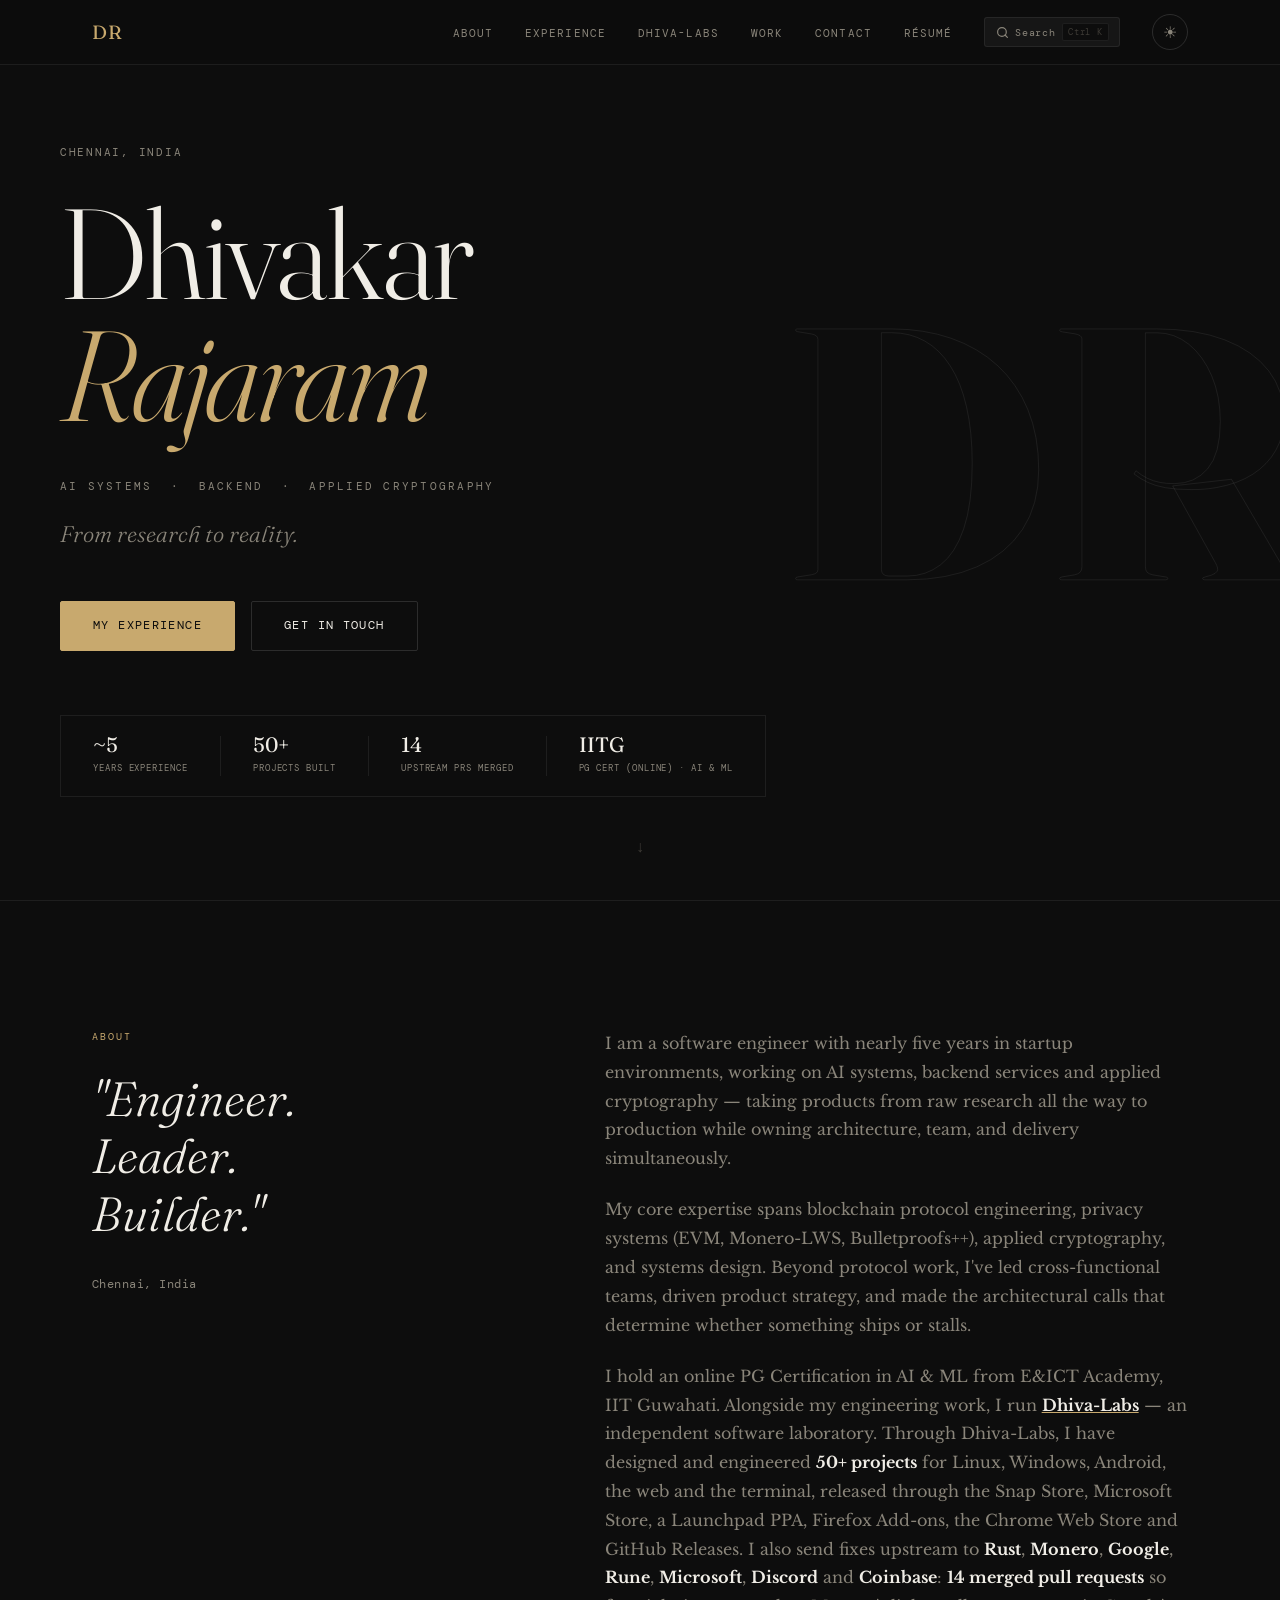
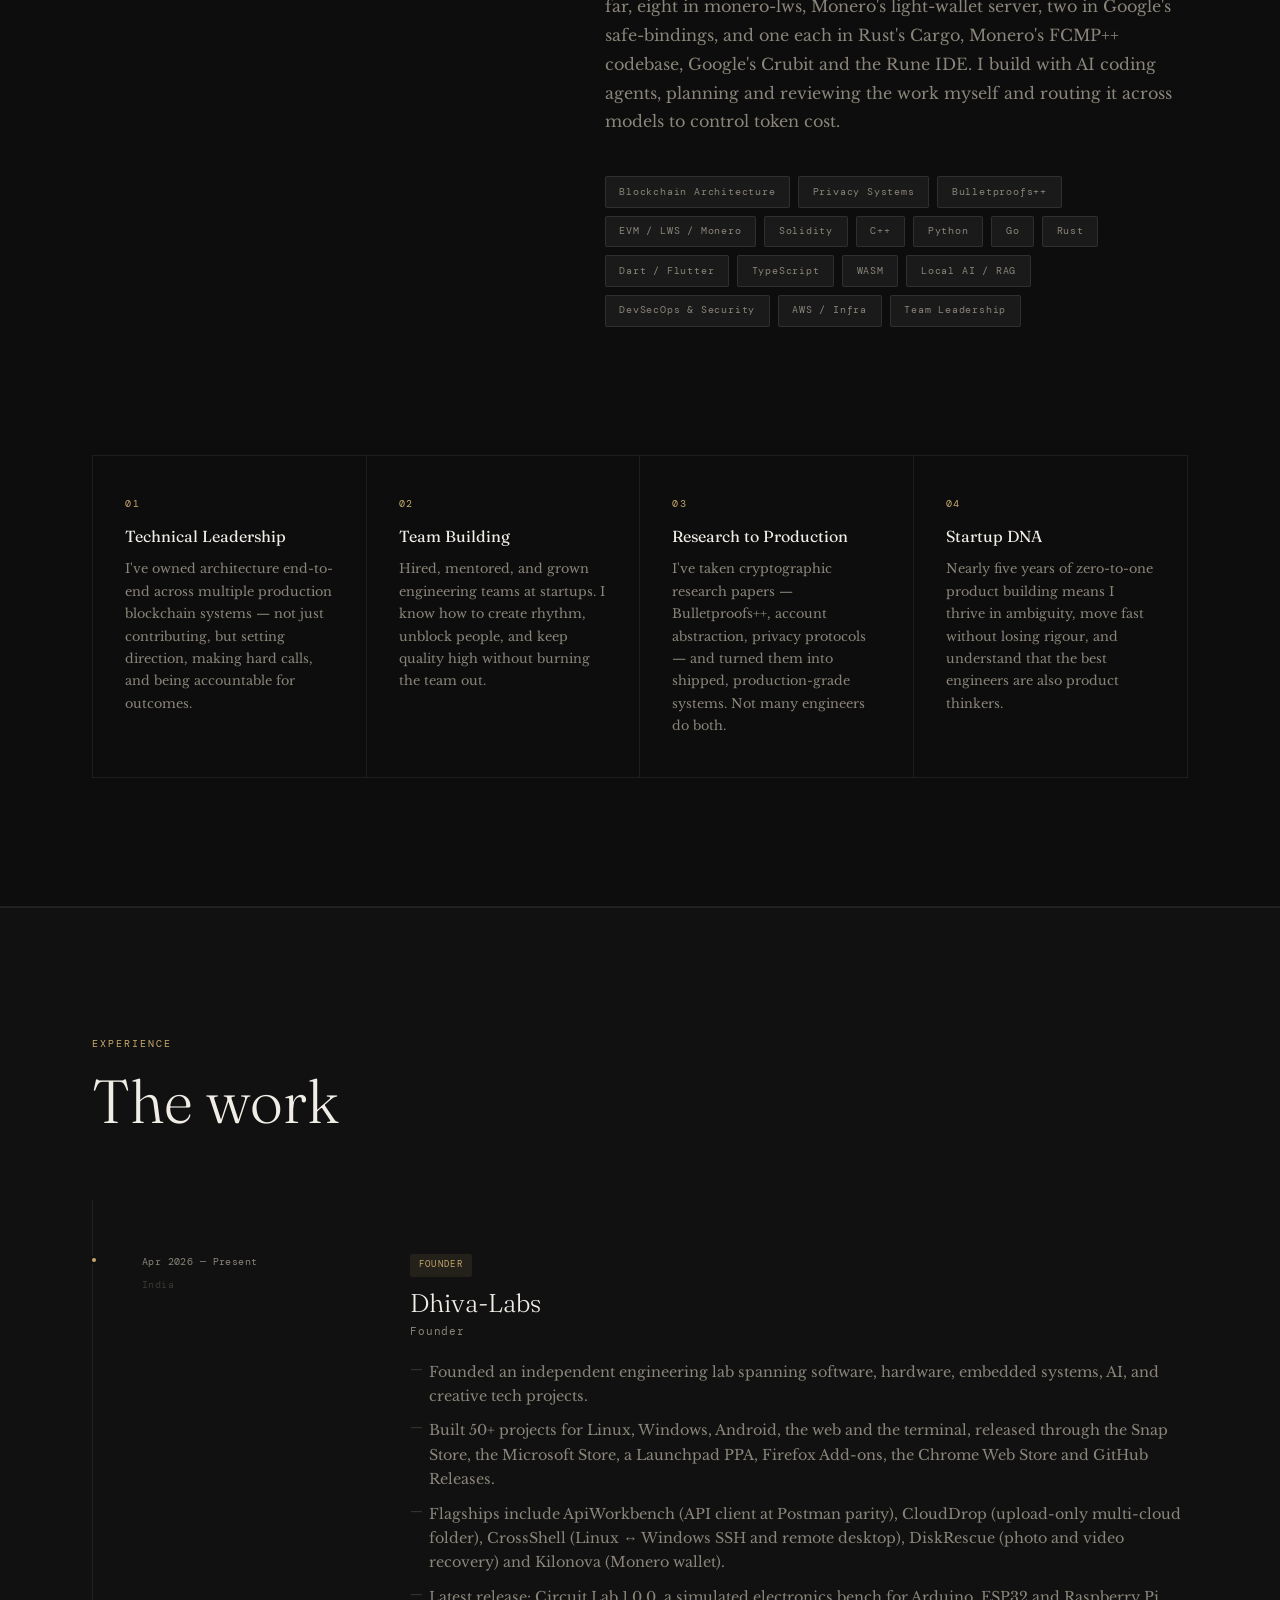
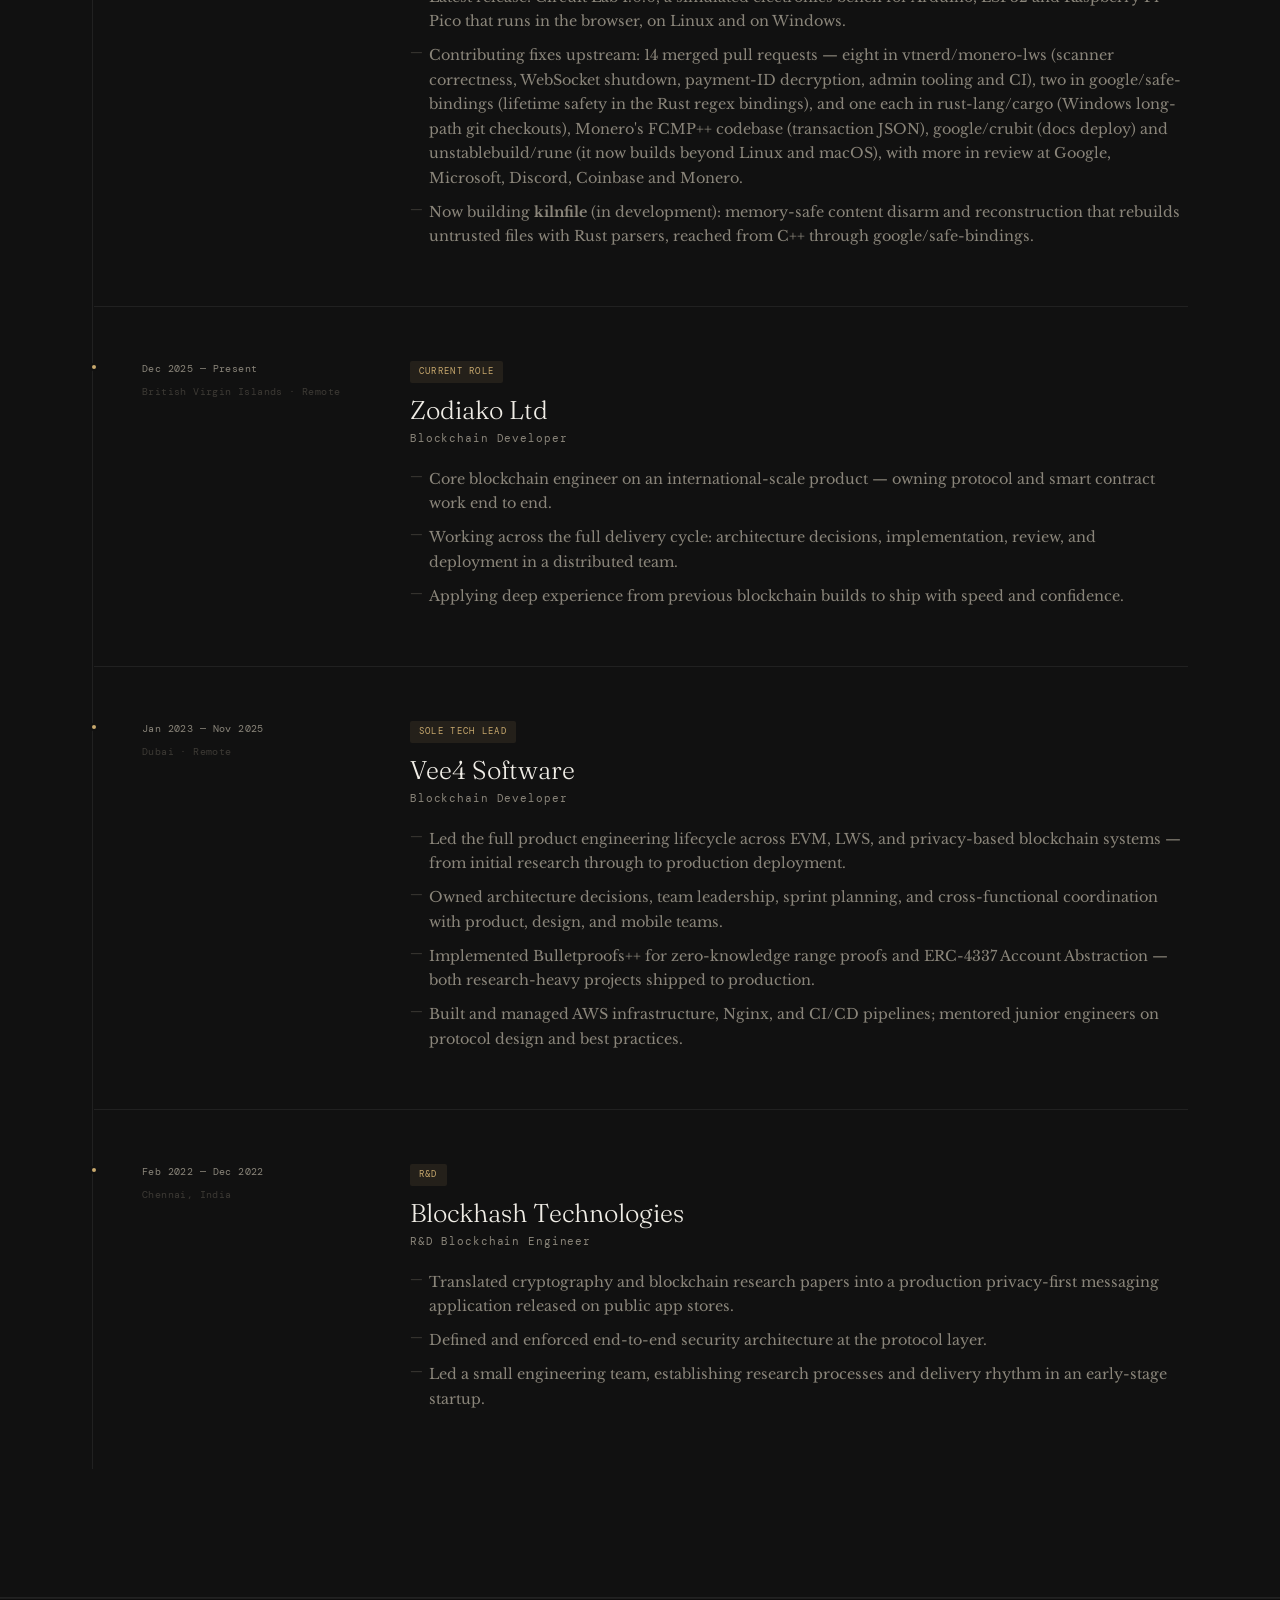
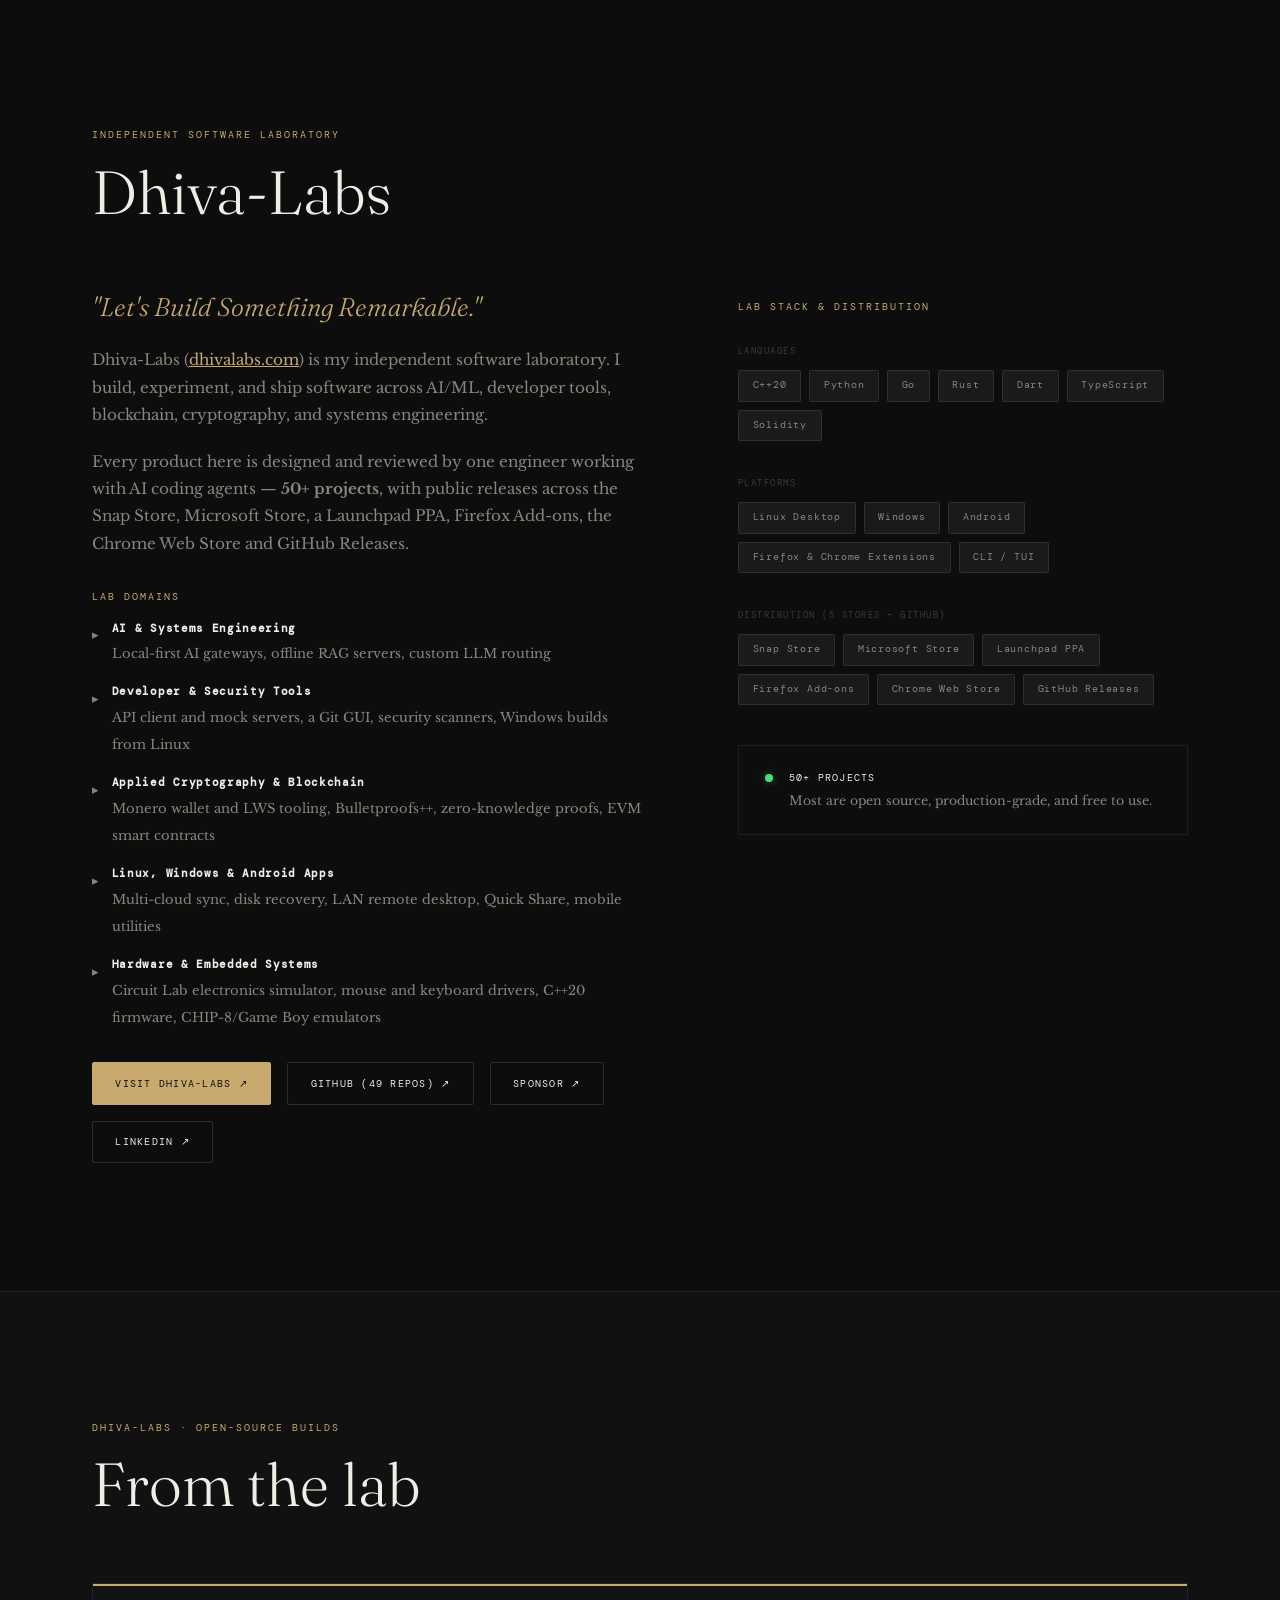
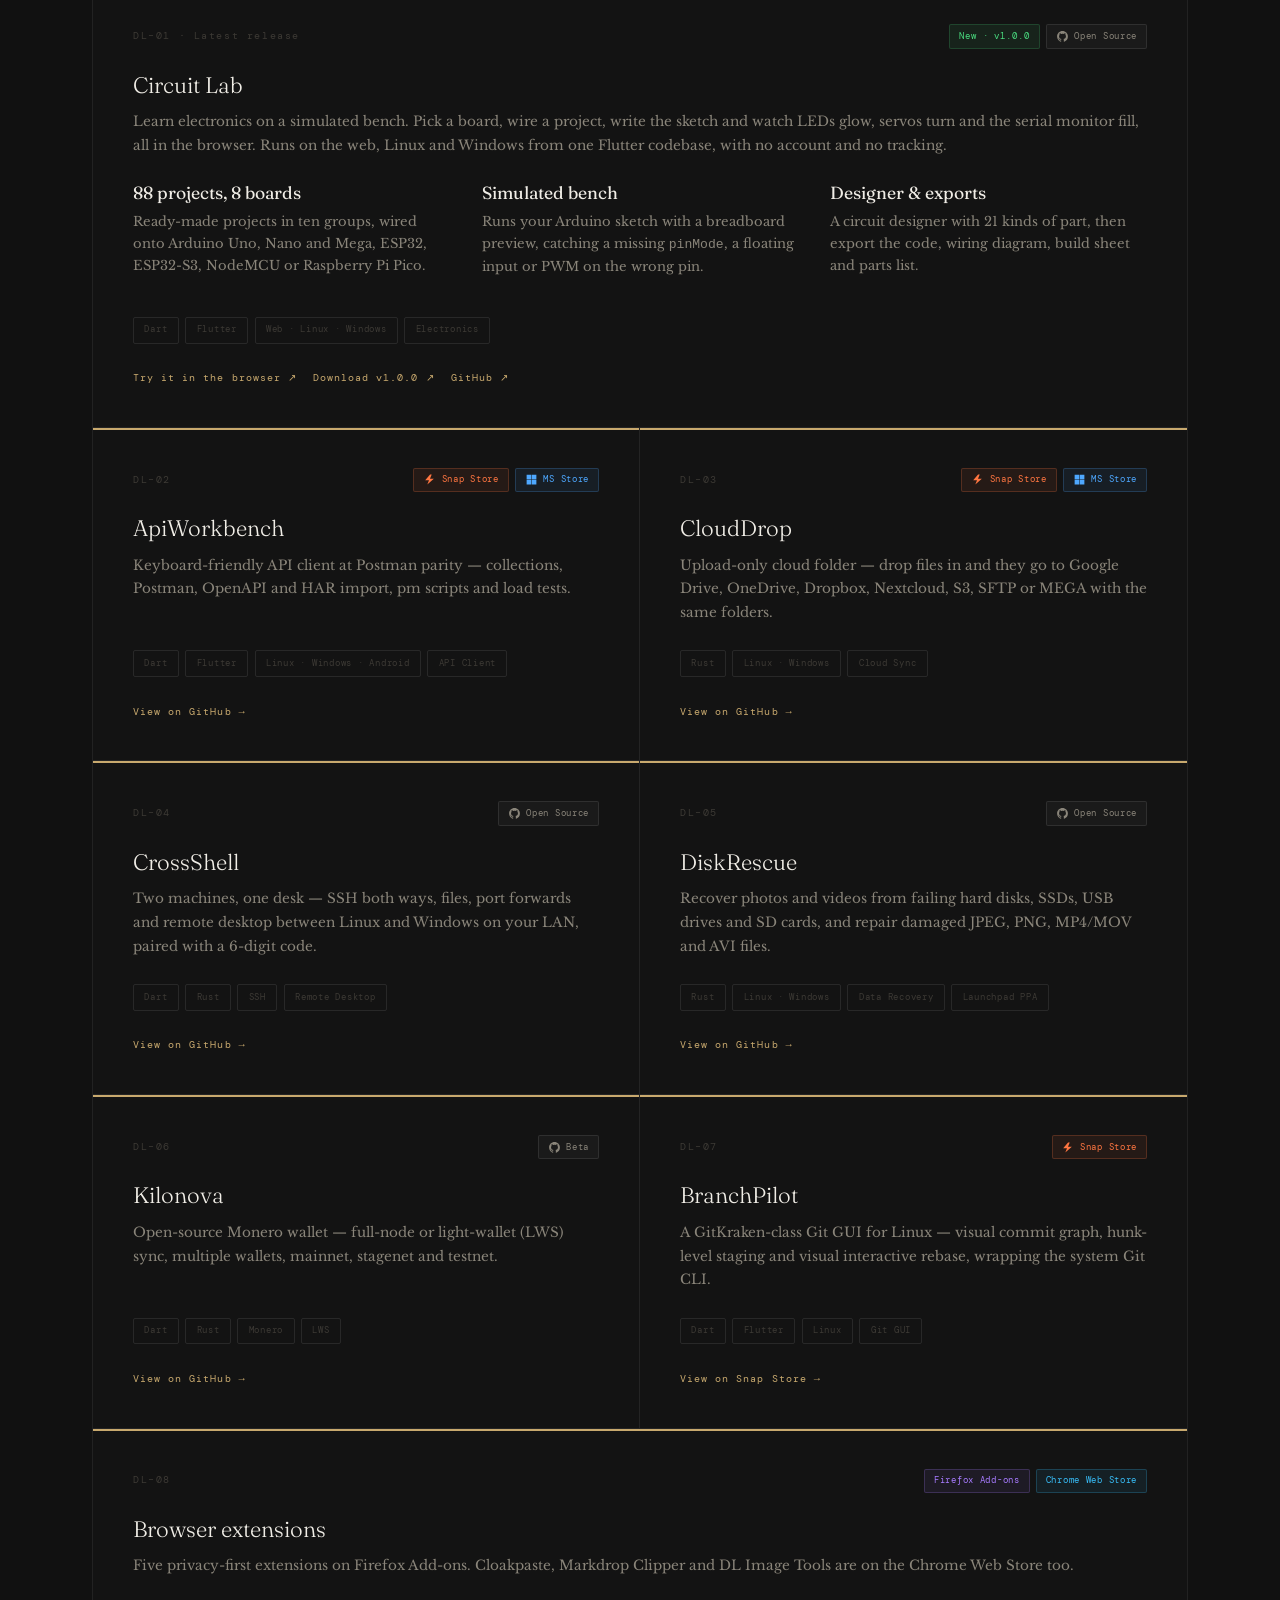
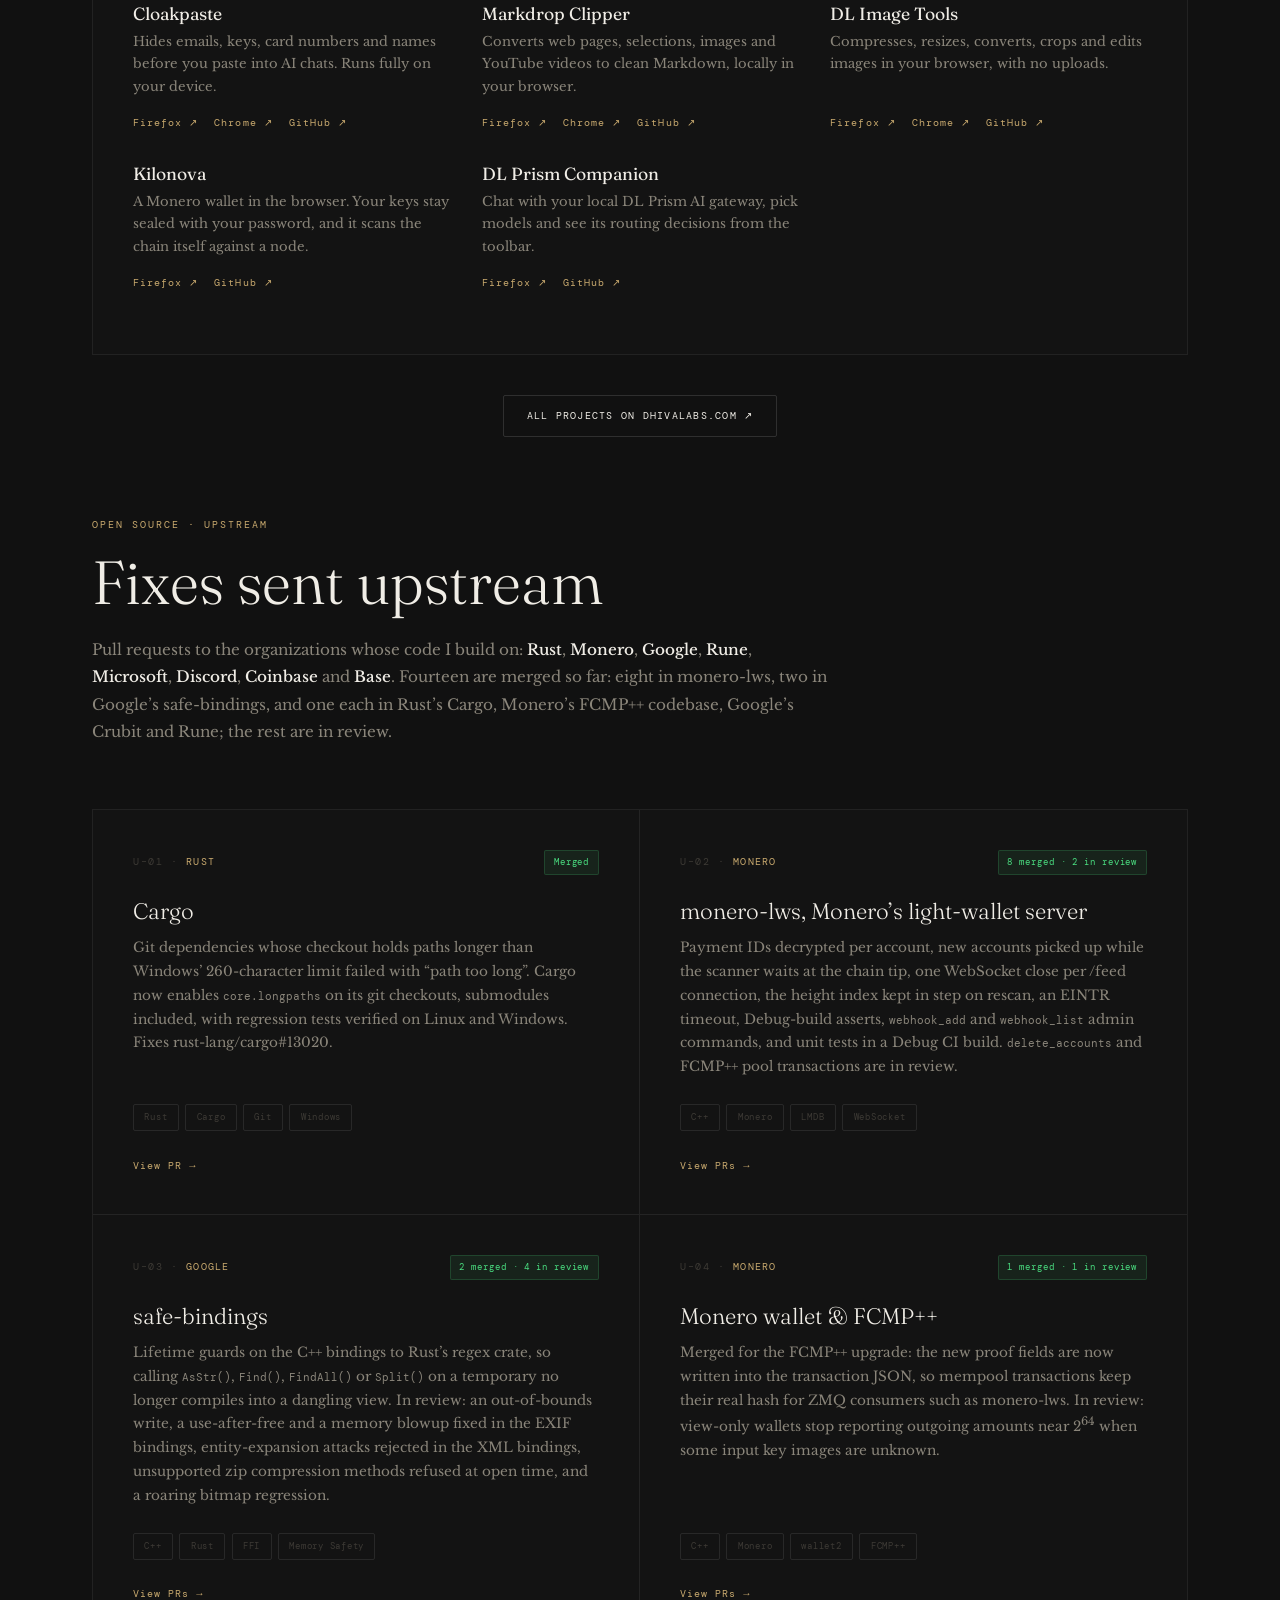
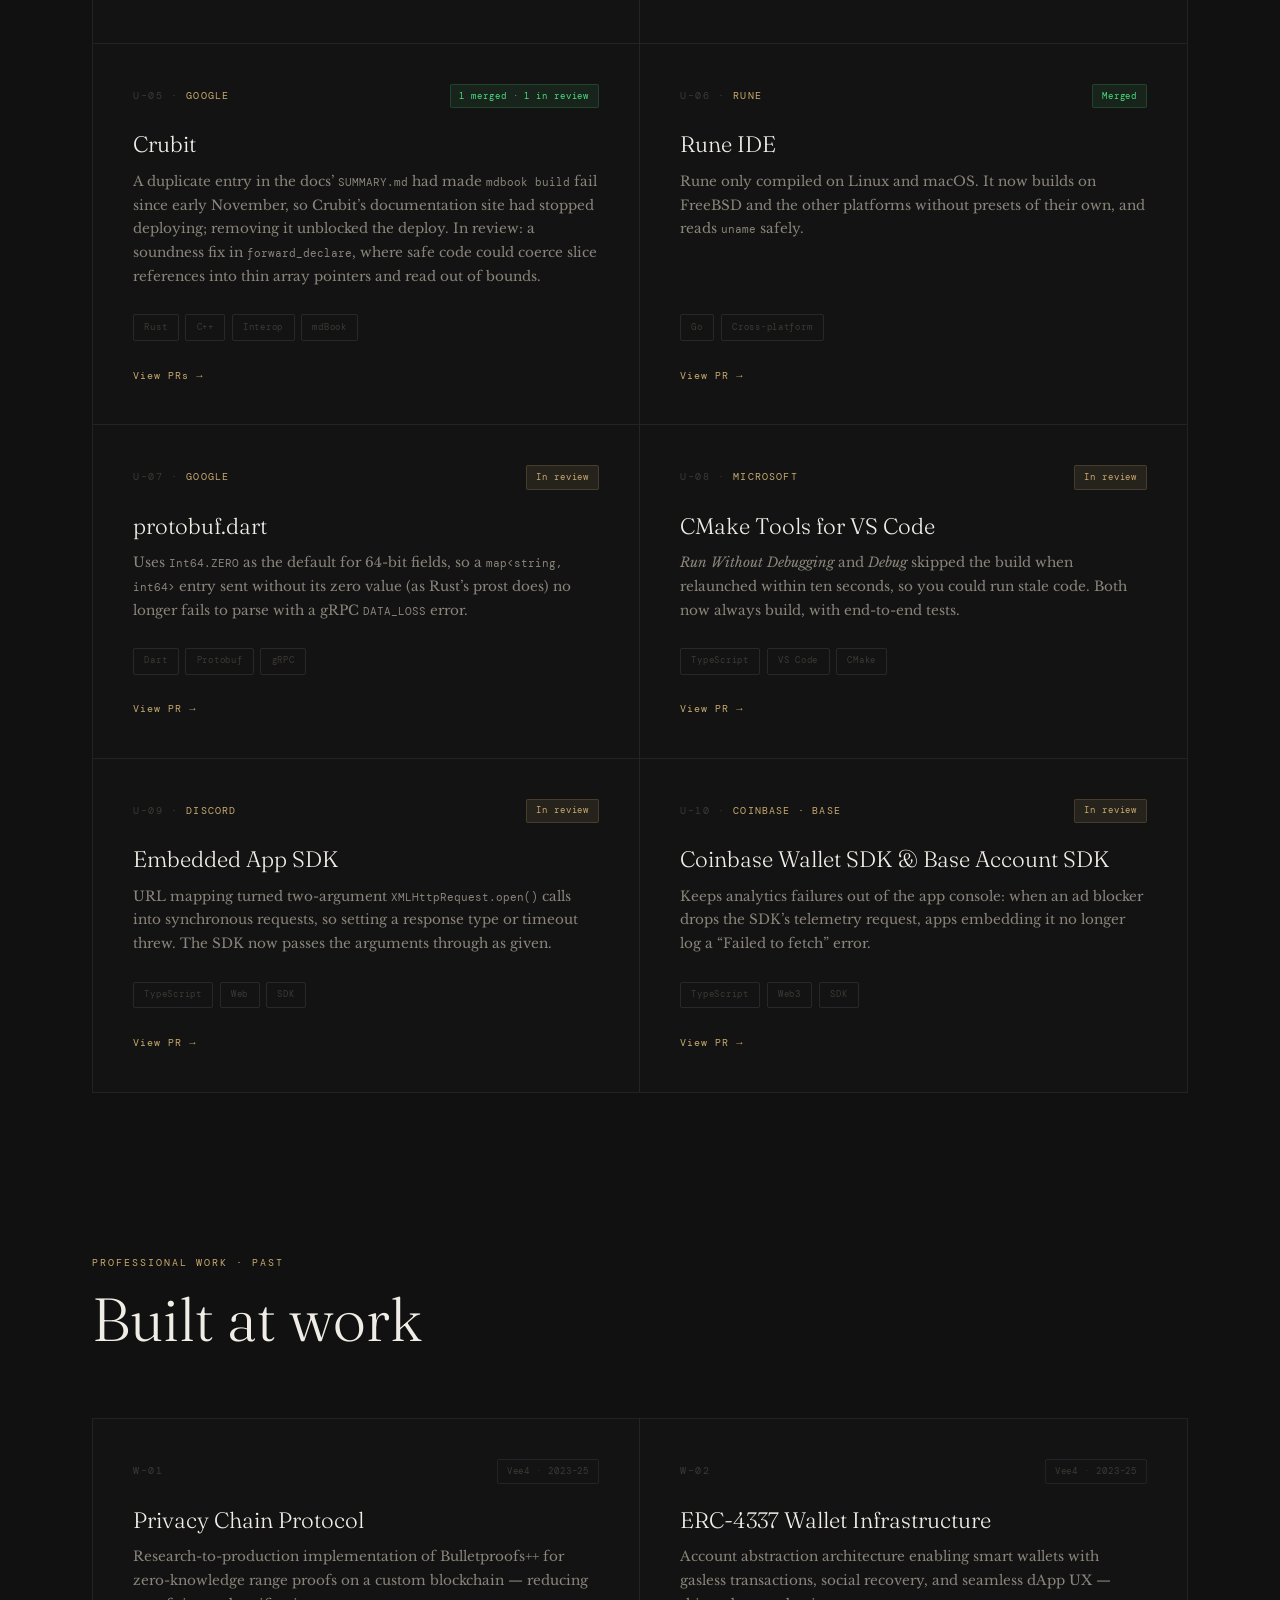
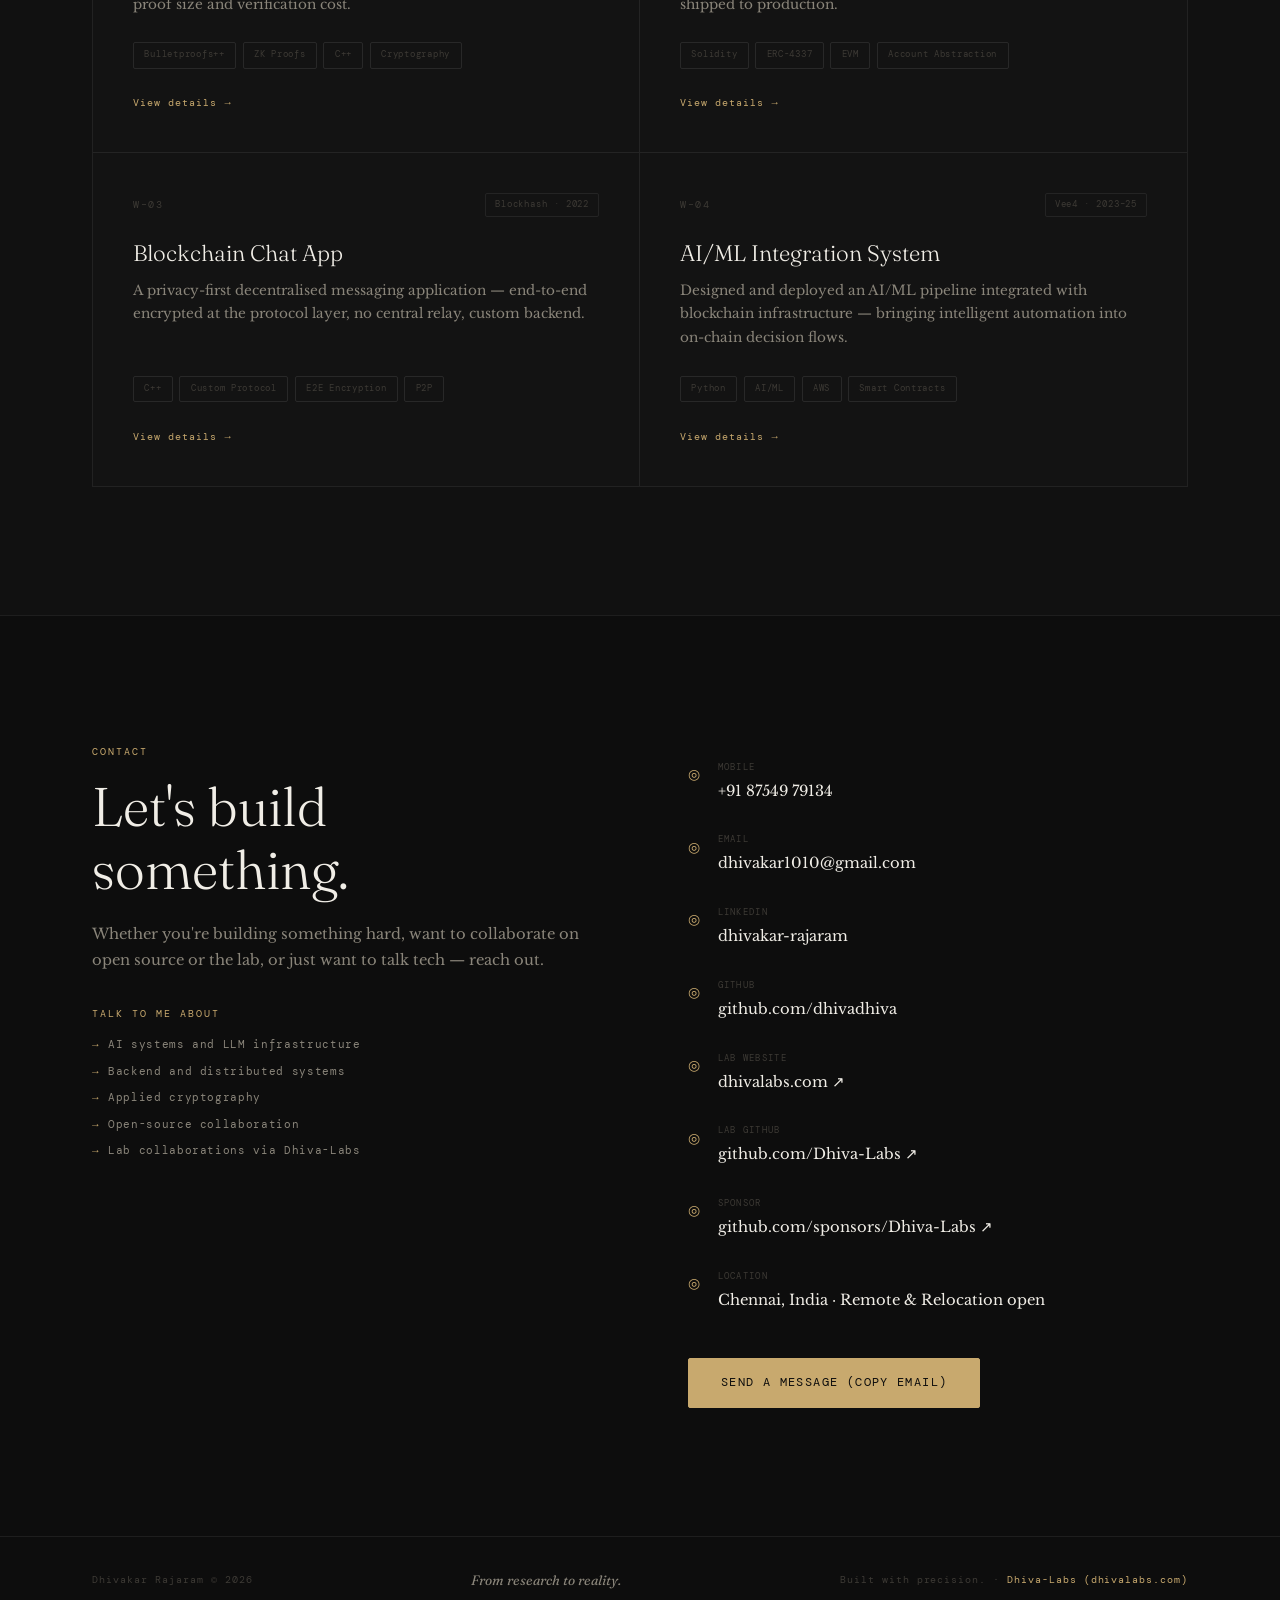
==== commit 86840310: "Count the Cargo, FCMP++ and Crubit merges: 14 upstream PRs rust-lang/cargo#17752 (Windows long-path " ====
--- a/index.html
+++ b/index.html
@@ -78,7 +78,7 @@
         </div>
         <div class="stat-divider"></div>
         <div class="stat">
-          <span class="stat-value">11</span>
+          <span class="stat-value">14</span>
           <span class="stat-label">Upstream PRs merged</span>
         </div>
         <div class="stat-divider"></div>
@@ -106,7 +106,7 @@
       <div class="about-right" data-reveal>
         <p>I am a software engineer with nearly five years in startup environments, working on AI systems, backend services and applied cryptography — taking products from raw research all the way to production while owning architecture, team, and delivery simultaneously.</p>
         <p>My core expertise spans blockchain protocol engineering, privacy systems (EVM, Monero-LWS, Bulletproofs++), applied cryptography, and systems design. Beyond protocol work, I've led cross-functional teams, driven product strategy, and made the architectural calls that determine whether something ships or stalls.</p>
-        <p>I hold an online PG Certification in AI &amp; ML from E&amp;ICT Academy, IIT Guwahati. Alongside my engineering work, I run <a href="https://dhivalabs.com/" target="_blank" style="color:var(--accent);text-decoration:underline"><strong>Dhiva-Labs</strong></a> — an independent software laboratory. Through Dhiva-Labs, I have designed and engineered <strong>50+ projects</strong> for Linux, Windows, Android, the web and the terminal, released through the Snap Store, Microsoft Store, a Launchpad PPA, Firefox Add-ons, the Chrome Web Store and GitHub Releases. I also send fixes upstream to <strong>Monero</strong>, <strong>Google</strong>, <strong>Rune</strong>, <strong>Microsoft</strong>, <strong>Discord</strong> and <strong>Coinbase</strong>: <strong>eleven merged pull requests</strong> so far, eight in monero-lws, Monero's light-wallet server, two in Google's safe-bindings and one in the Rune IDE. I build with AI coding agents, planning and reviewing the work myself and routing it across models to control token cost.</p>
+        <p>I hold an online PG Certification in AI &amp; ML from E&amp;ICT Academy, IIT Guwahati. Alongside my engineering work, I run <a href="https://dhivalabs.com/" target="_blank" style="color:var(--accent);text-decoration:underline"><strong>Dhiva-Labs</strong></a> — an independent software laboratory. Through Dhiva-Labs, I have designed and engineered <strong>50+ projects</strong> for Linux, Windows, Android, the web and the terminal, released through the Snap Store, Microsoft Store, a Launchpad PPA, Firefox Add-ons, the Chrome Web Store and GitHub Releases. I also send fixes upstream to <strong>Rust</strong>, <strong>Monero</strong>, <strong>Google</strong>, <strong>Rune</strong>, <strong>Microsoft</strong>, <strong>Discord</strong> and <strong>Coinbase</strong>: <strong>14 merged pull requests</strong> so far, eight in monero-lws, Monero's light-wallet server, two in Google's safe-bindings, and one each in Rust's Cargo, Monero's FCMP++ codebase, Google's Crubit and the Rune IDE. I build with AI coding agents, planning and reviewing the work myself and routing it across models to control token cost.</p>
 
         <div class="skills-grid">
           <span class="pill">Blockchain Architecture</span>
@@ -183,7 +183,7 @@
               <li>Built 50+ projects for Linux, Windows, Android, the web and the terminal, released through the Snap Store, the Microsoft Store, a Launchpad PPA, Firefox Add-ons, the Chrome Web Store and GitHub Releases.</li>
               <li>Flagships include ApiWorkbench (API client at Postman parity), CloudDrop (upload-only multi-cloud folder), CrossShell (Linux ↔ Windows SSH and remote desktop), DiskRescue (photo and video recovery) and Kilonova (Monero wallet).</li>
               <li>Latest release: Circuit Lab 1.0.0, a simulated electronics bench for Arduino, ESP32 and Raspberry Pi Pico that runs in the browser, on Linux and on Windows.</li>
-              <li>Contributing fixes upstream: eight merged pull requests in vtnerd/monero-lws (scanner correctness, WebSocket shutdown, payment-ID decryption, admin tooling and CI), two in google/safe-bindings (lifetime safety in the Rust regex bindings) and one in unstablebuild/rune (it now builds beyond Linux and macOS), with more in review at Google, Microsoft, Discord, Coinbase and Monero.</li>
+              <li>Contributing fixes upstream: 14 merged pull requests — eight in vtnerd/monero-lws (scanner correctness, WebSocket shutdown, payment-ID decryption, admin tooling and CI), two in google/safe-bindings (lifetime safety in the Rust regex bindings), and one each in rust-lang/cargo (Windows long-path git checkouts), Monero's FCMP++ codebase (transaction JSON), google/crubit (docs deploy) and unstablebuild/rune (it now builds beyond Linux and macOS), with more in review at Google, Microsoft, Discord, Coinbase and Monero.</li>
               <li>Now building <strong>kilnfile</strong> (in development): memory-safe content disarm and reconstruction that rebuilds untrusted files with Rust parsers, reached from C++ through google/safe-bindings.</li>
             </ul>
           </div>
@@ -555,13 +555,30 @@
       <div class="section-header" id="upstream" data-reveal>
         <span class="section-label">Open Source · Upstream</span>
         <h2 class="section-title">Fixes sent upstream</h2>
-        <p class="upstream-intro">Pull requests to the organizations whose code I build on: <strong>Monero</strong>, <strong>Google</strong>, <strong>Rune</strong>, <strong>Microsoft</strong>, <strong>Discord</strong>, <strong>Coinbase</strong> and <strong>Base</strong>. Eleven are merged so far: eight in monero-lws, two in Google&rsquo;s safe-bindings and one in Rune; the rest are in review.</p>
+        <p class="upstream-intro">Pull requests to the organizations whose code I build on: <strong>Rust</strong>, <strong>Monero</strong>, <strong>Google</strong>, <strong>Rune</strong>, <strong>Microsoft</strong>, <strong>Discord</strong>, <strong>Coinbase</strong> and <strong>Base</strong>. Fourteen are merged so far: eight in monero-lws, two in Google&rsquo;s safe-bindings, and one each in Rust&rsquo;s Cargo, Monero&rsquo;s FCMP++ codebase, Google&rsquo;s Crubit and Rune; the rest are in review.</p>
       </div>
       <div class="projects-grid projects-grid--upstream">
         <div class="project-card" data-reveal>
           <div class="project-card-inner">
             <div class="project-card-top">
-              <div class="project-number mono">U–01 · <span class="upstream-org">Monero</span></div>
+              <div class="project-number mono">U–01 · <span class="upstream-org">Rust</span></div>
+              <span class="project-status project-status--live">Merged</span>
+            </div>
+            <h3 class="project-name">Cargo</h3>
+            <p class="project-desc">Git dependencies whose checkout holds paths longer than Windows&rsquo; 260-character limit failed with &ldquo;path too long&rdquo;. Cargo now enables <code>core.longpaths</code> on its git checkouts, submodules included, with regression tests verified on Linux and Windows. Fixes rust-lang/cargo#13020.</p>
+            <div class="project-tags">
+              <span class="tag">Rust</span>
+              <span class="tag">Cargo</span>
+              <span class="tag">Git</span>
+              <span class="tag">Windows</span>
+            </div>
+            <a class="project-link" href="https://github.com/rust-lang/cargo/pull/17752" target="_blank" rel="noopener">View PR →</a>
+          </div>
+        </div>
+        <div class="project-card" data-reveal>
+          <div class="project-card-inner">
+            <div class="project-card-top">
+              <div class="project-number mono">U–02 · <span class="upstream-org">Monero</span></div>
               <span class="project-status project-status--live">8 merged · 2 in review</span>
             </div>
             <h3 class="project-name">monero-lws, Monero&rsquo;s light-wallet server</h3>
@@ -578,11 +595,11 @@
         <div class="project-card" data-reveal>
           <div class="project-card-inner">
             <div class="project-card-top">
-              <div class="project-number mono">U–02 · <span class="upstream-org">Google</span></div>
-              <span class="project-status project-status--live">2 merged · 1 in review</span>
+              <div class="project-number mono">U–03 · <span class="upstream-org">Google</span></div>
+              <span class="project-status project-status--live">2 merged · 4 in review</span>
             </div>
             <h3 class="project-name">safe-bindings</h3>
-            <p class="project-desc">Lifetime guards on the C++ bindings to Rust&rsquo;s regex crate, so calling <code>AsStr()</code>, <code>Find()</code>, <code>FindAll()</code> or <code>Split()</code> on a temporary no longer compiles into a dangling view. In review: an out-of-bounds write, a use-after-free and a memory blowup fixed in the EXIF bindings, with regression tests.</p>
+            <p class="project-desc">Lifetime guards on the C++ bindings to Rust&rsquo;s regex crate, so calling <code>AsStr()</code>, <code>Find()</code>, <code>FindAll()</code> or <code>Split()</code> on a temporary no longer compiles into a dangling view. In review: an out-of-bounds write, a use-after-free and a memory blowup fixed in the EXIF bindings, entity-expansion attacks rejected in the XML bindings, unsupported zip compression methods refused at open time, and a roaring bitmap regression.</p>
             <div class="project-tags">
               <span class="tag">C++</span>
               <span class="tag">Rust</span>
@@ -595,11 +612,11 @@
         <div class="project-card" data-reveal>
           <div class="project-card-inner">
             <div class="project-card-top">
-              <div class="project-number mono">U–03 · <span class="upstream-org">Monero</span></div>
-              <span class="project-status project-status--wip">In review</span>
+              <div class="project-number mono">U–04 · <span class="upstream-org">Monero</span></div>
+              <span class="project-status project-status--live">1 merged · 1 in review</span>
             </div>
             <h3 class="project-name">Monero wallet &amp; FCMP++</h3>
-            <p class="project-desc">Stops view-only wallets reporting outgoing amounts near 2<sup>64</sup> when some input key images are unknown. For the FCMP++ upgrade, writes the new proof fields into the transaction JSON so pool transactions keep their real hash.</p>
+            <p class="project-desc">Merged for the FCMP++ upgrade: the new proof fields are now written into the transaction JSON, so mempool transactions keep their real hash for ZMQ consumers such as monero-lws. In review: view-only wallets stop reporting outgoing amounts near 2<sup>64</sup> when some input key images are unknown.</p>
             <div class="project-tags">
               <span class="tag">C++</span>
               <span class="tag">Monero</span>
@@ -612,7 +629,39 @@
         <div class="project-card" data-reveal>
           <div class="project-card-inner">
             <div class="project-card-top">
-              <div class="project-number mono">U–04 · <span class="upstream-org">Google</span></div>
+              <div class="project-number mono">U–05 · <span class="upstream-org">Google</span></div>
+              <span class="project-status project-status--live">1 merged · 1 in review</span>
+            </div>
+            <h3 class="project-name">Crubit</h3>
+            <p class="project-desc">A duplicate entry in the docs&rsquo; <code>SUMMARY.md</code> had made <code>mdbook build</code> fail since early November, so Crubit&rsquo;s documentation site had stopped deploying; removing it unblocked the deploy. In review: a soundness fix in <code>forward_declare</code>, where safe code could coerce slice references into thin array pointers and read out of bounds.</p>
+            <div class="project-tags">
+              <span class="tag">Rust</span>
+              <span class="tag">C++</span>
+              <span class="tag">Interop</span>
+              <span class="tag">mdBook</span>
+            </div>
+            <a class="project-link" href="https://github.com/google/crubit/pulls?q=is%3Apr+author%3Adhivadhiva" target="_blank" rel="noopener">View PRs →</a>
+          </div>
+        </div>
+        <div class="project-card" data-reveal>
+          <div class="project-card-inner">
+            <div class="project-card-top">
+              <div class="project-number mono">U–06 · <span class="upstream-org">Rune</span></div>
+              <span class="project-status project-status--live">Merged</span>
+            </div>
+            <h3 class="project-name">Rune IDE</h3>
+            <p class="project-desc">Rune only compiled on Linux and macOS. It now builds on FreeBSD and the other platforms without presets of their own, and reads <code>uname</code> safely.</p>
+            <div class="project-tags">
+              <span class="tag">Go</span>
+              <span class="tag">Cross-platform</span>
+            </div>
+            <a class="project-link" href="https://github.com/unstablebuild/rune/pull/218" target="_blank" rel="noopener">View PR →</a>
+          </div>
+        </div>
+        <div class="project-card" data-reveal>
+          <div class="project-card-inner">
+            <div class="project-card-top">
+              <div class="project-number mono">U–07 · <span class="upstream-org">Google</span></div>
               <span class="project-status project-status--wip">In review</span>
             </div>
             <h3 class="project-name">protobuf.dart</h3>
@@ -628,7 +677,7 @@
         <div class="project-card" data-reveal>
           <div class="project-card-inner">
             <div class="project-card-top">
-              <div class="project-number mono">U–05 · <span class="upstream-org">Microsoft</span></div>
+              <div class="project-number mono">U–08 · <span class="upstream-org">Microsoft</span></div>
               <span class="project-status project-status--wip">In review</span>
             </div>
             <h3 class="project-name">CMake Tools for VS Code</h3>
@@ -644,7 +693,7 @@
         <div class="project-card" data-reveal>
           <div class="project-card-inner">
             <div class="project-card-top">
-              <div class="project-number mono">U–06 · <span class="upstream-org">Discord</span></div>
+              <div class="project-number mono">U–09 · <span class="upstream-org">Discord</span></div>
               <span class="project-status project-status--wip">In review</span>
             </div>
             <h3 class="project-name">Embedded App SDK</h3>
@@ -660,7 +709,7 @@
         <div class="project-card" data-reveal>
           <div class="project-card-inner">
             <div class="project-card-top">
-              <div class="project-number mono">U–07 · <span class="upstream-org">Coinbase · Base</span></div>
+              <div class="project-number mono">U–10 · <span class="upstream-org">Coinbase · Base</span></div>
               <span class="project-status project-status--wip">In review</span>
             </div>
             <h3 class="project-name">Coinbase Wallet SDK &amp; Base Account SDK</h3>
@@ -671,21 +720,6 @@
               <span class="tag">SDK</span>
             </div>
             <a class="project-link" href="https://github.com/coinbase/coinbase-wallet-sdk/pull/1938" target="_blank" rel="noopener">View PR →</a>
-          </div>
-        </div>
-        <div class="project-card" data-reveal>
-          <div class="project-card-inner">
-            <div class="project-card-top">
-              <div class="project-number mono">U–08 · <span class="upstream-org">Rune</span></div>
-              <span class="project-status project-status--live">Merged</span>
-            </div>
-            <h3 class="project-name">Rune IDE</h3>
-            <p class="project-desc">Rune only compiled on Linux and macOS. It now builds on FreeBSD and the other platforms without presets of their own, and reads <code>uname</code> safely.</p>
-            <div class="project-tags">
-              <span class="tag">Go</span>
-              <span class="tag">Cross-platform</span>
-            </div>
-            <a class="project-link" href="https://github.com/unstablebuild/rune/pull/218" target="_blank" rel="noopener">View PR →</a>
           </div>
         </div>
       </div>
@@ -888,6 +922,6 @@
   <!-- TOAST CONTAINER -->
   <div class="toast" id="toast"></div>
 
-  <script src="assets/js/main.js?v=5"></script>
+  <script src="assets/js/main.js?v=6"></script>
 </body>
 </html>
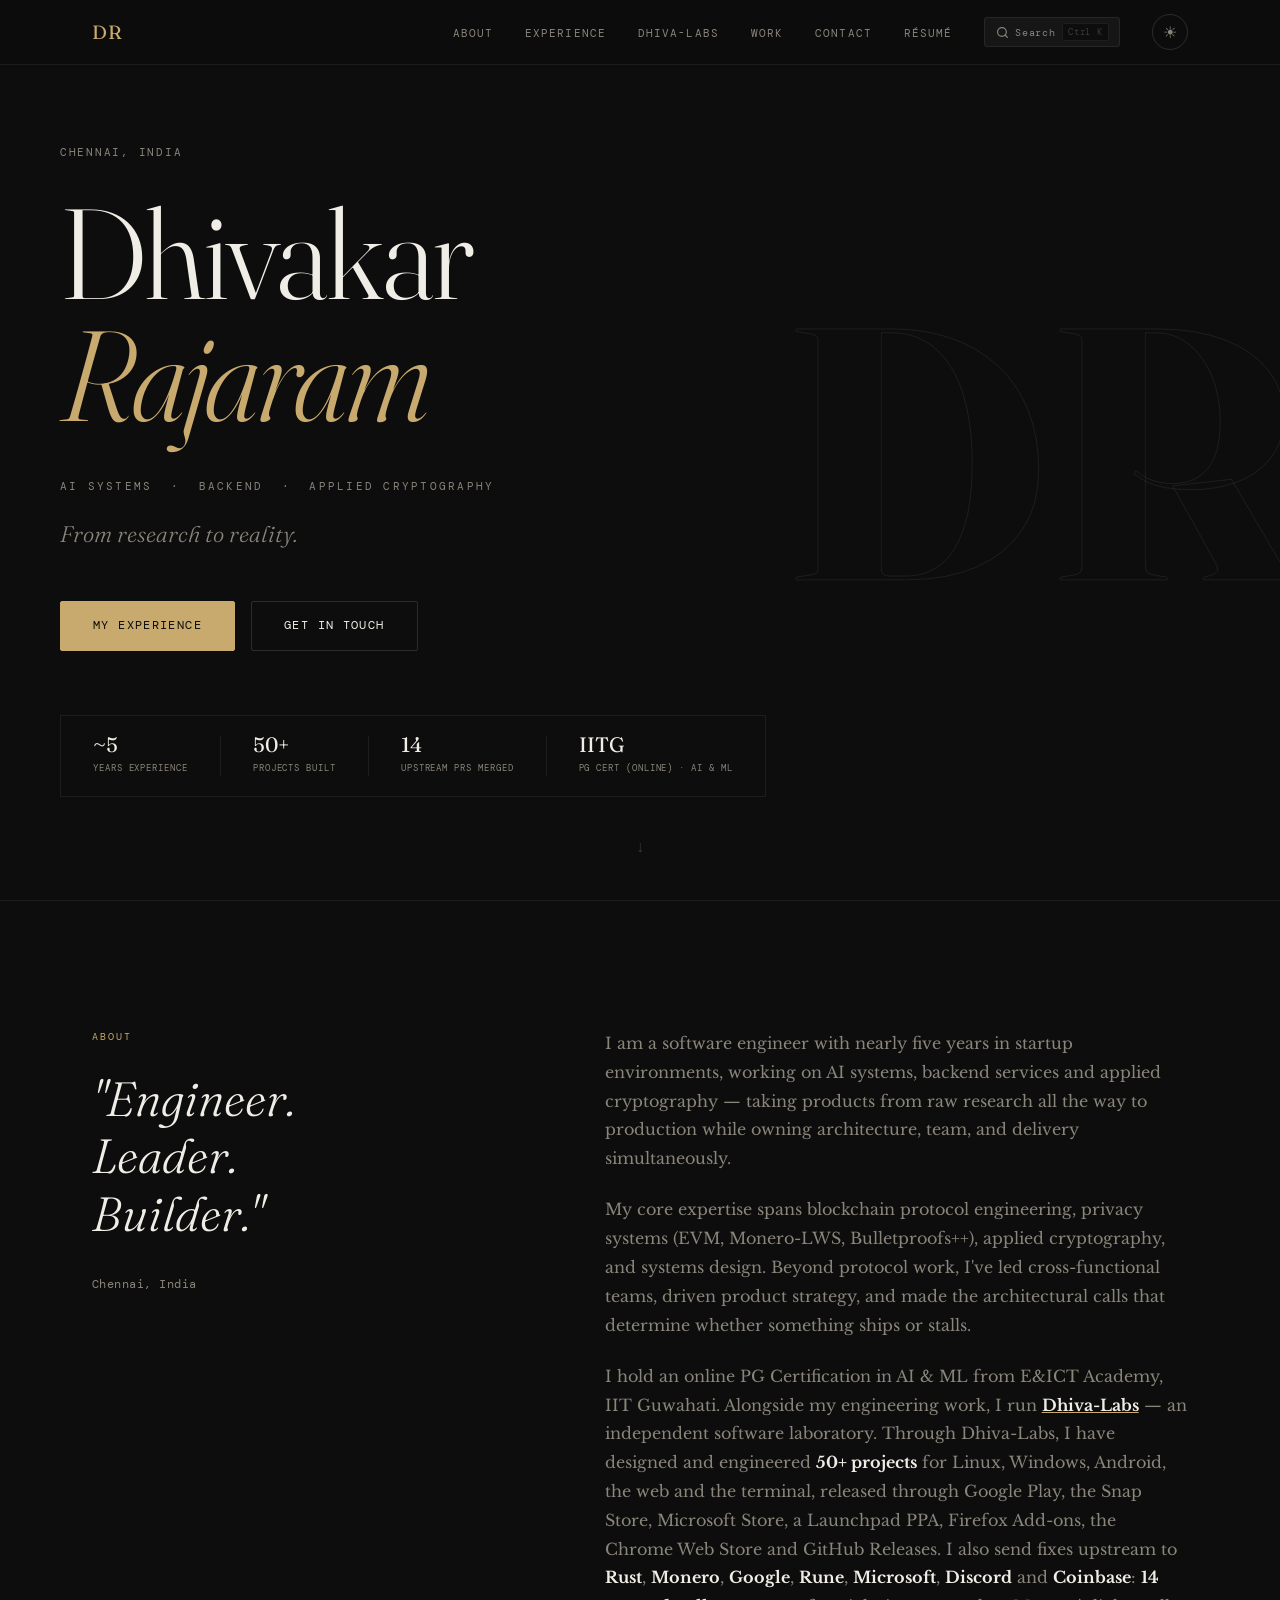
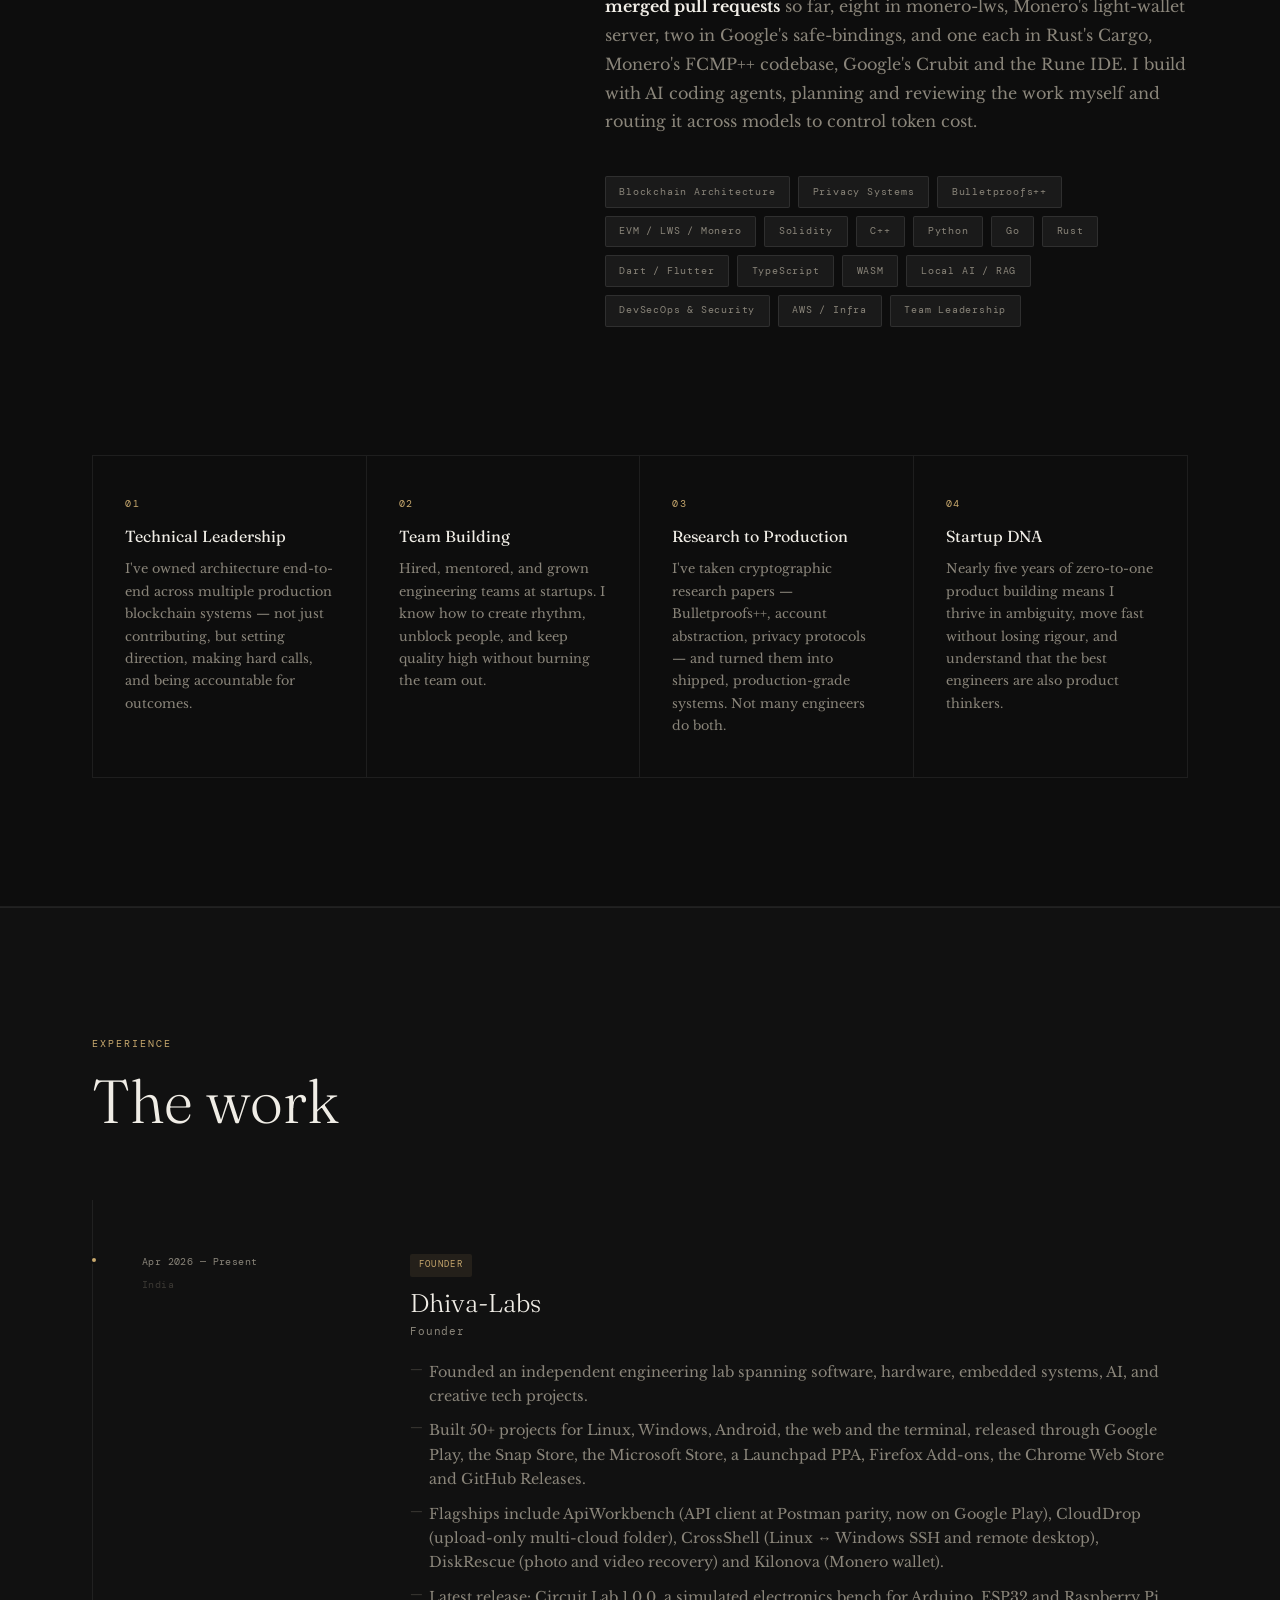
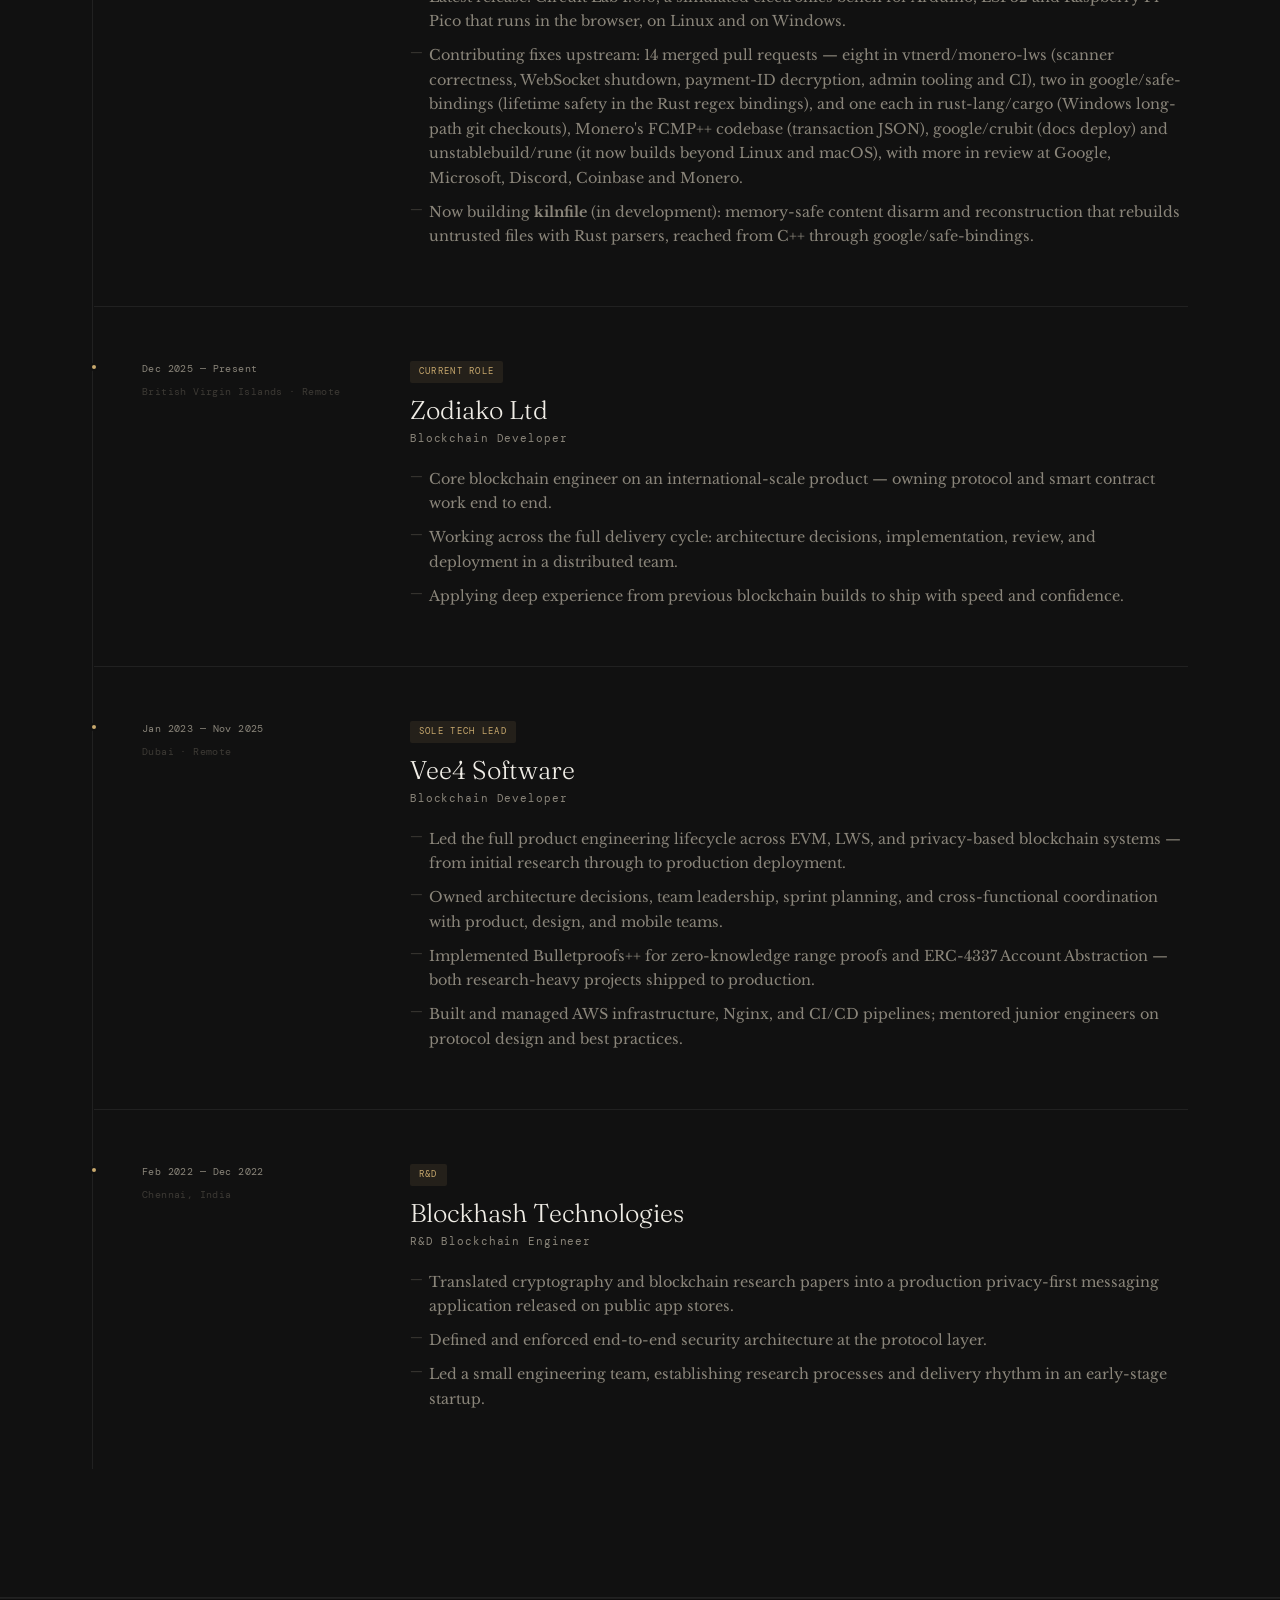
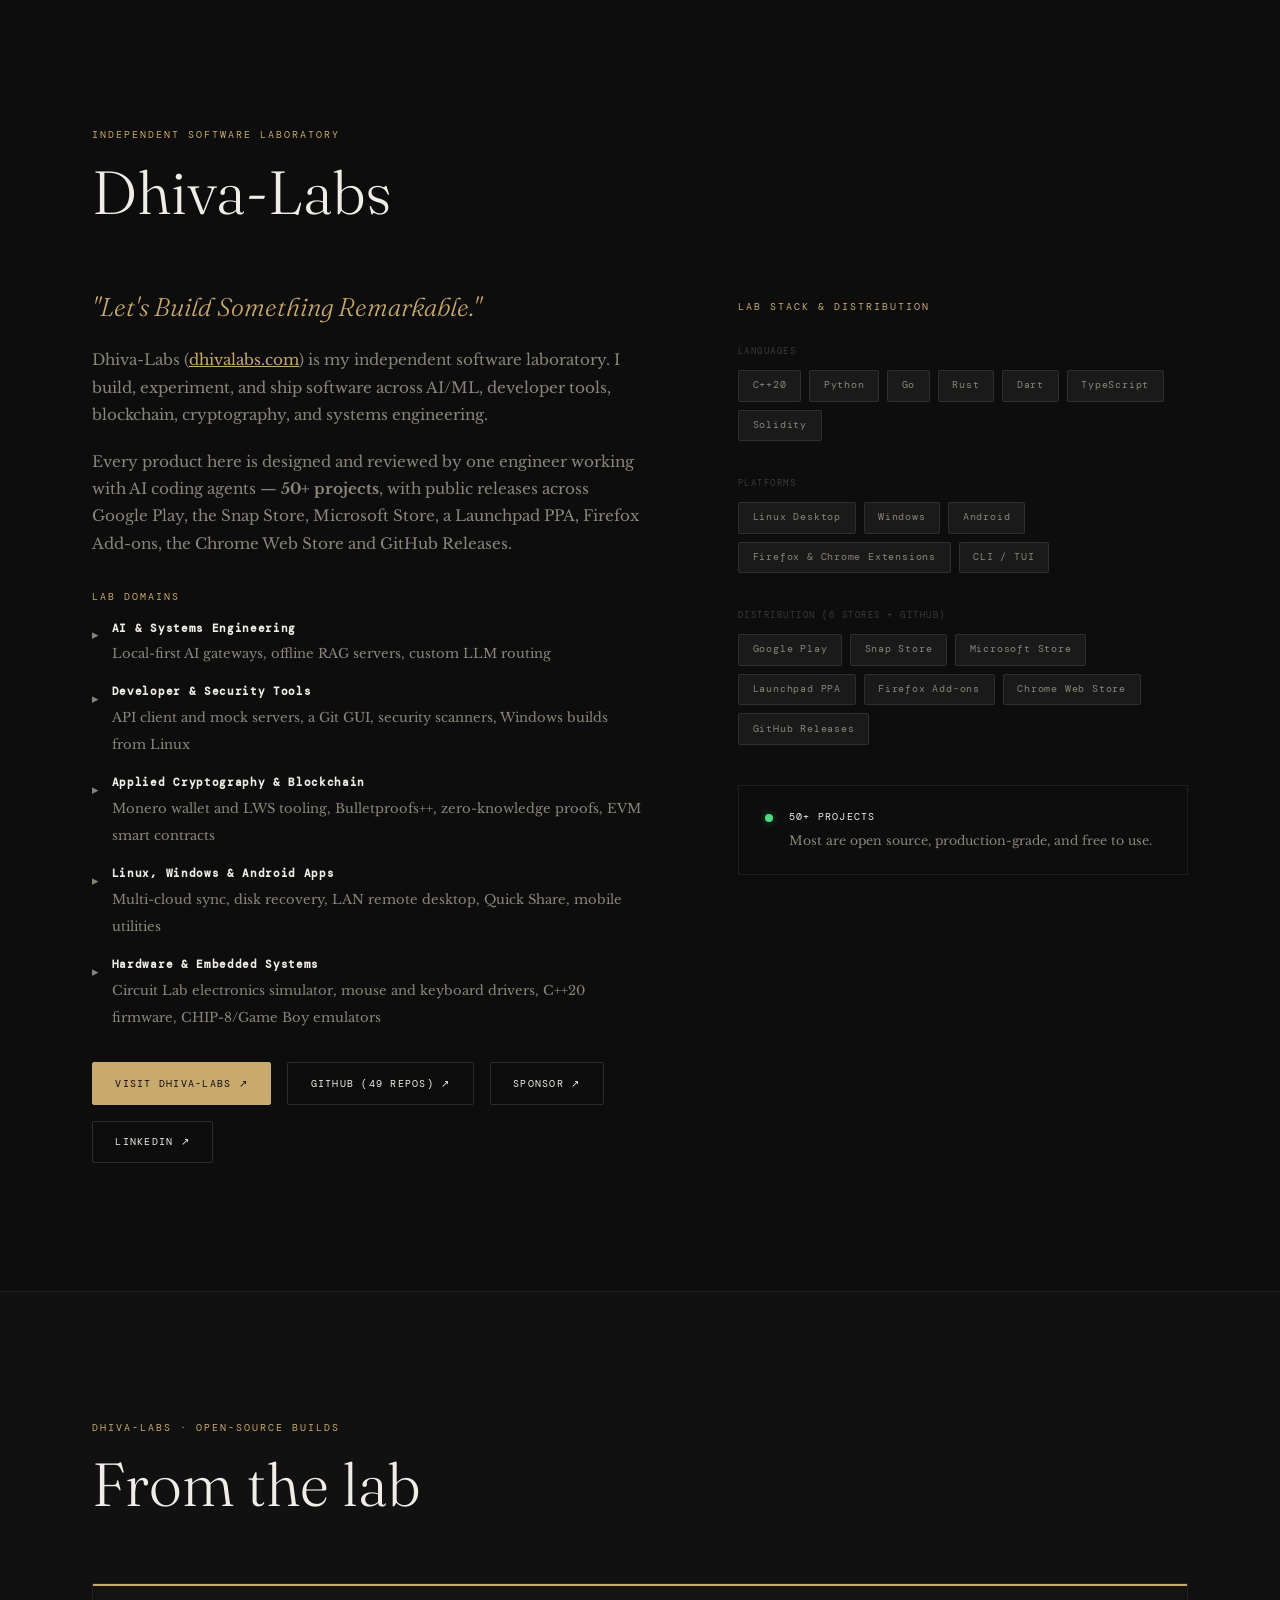
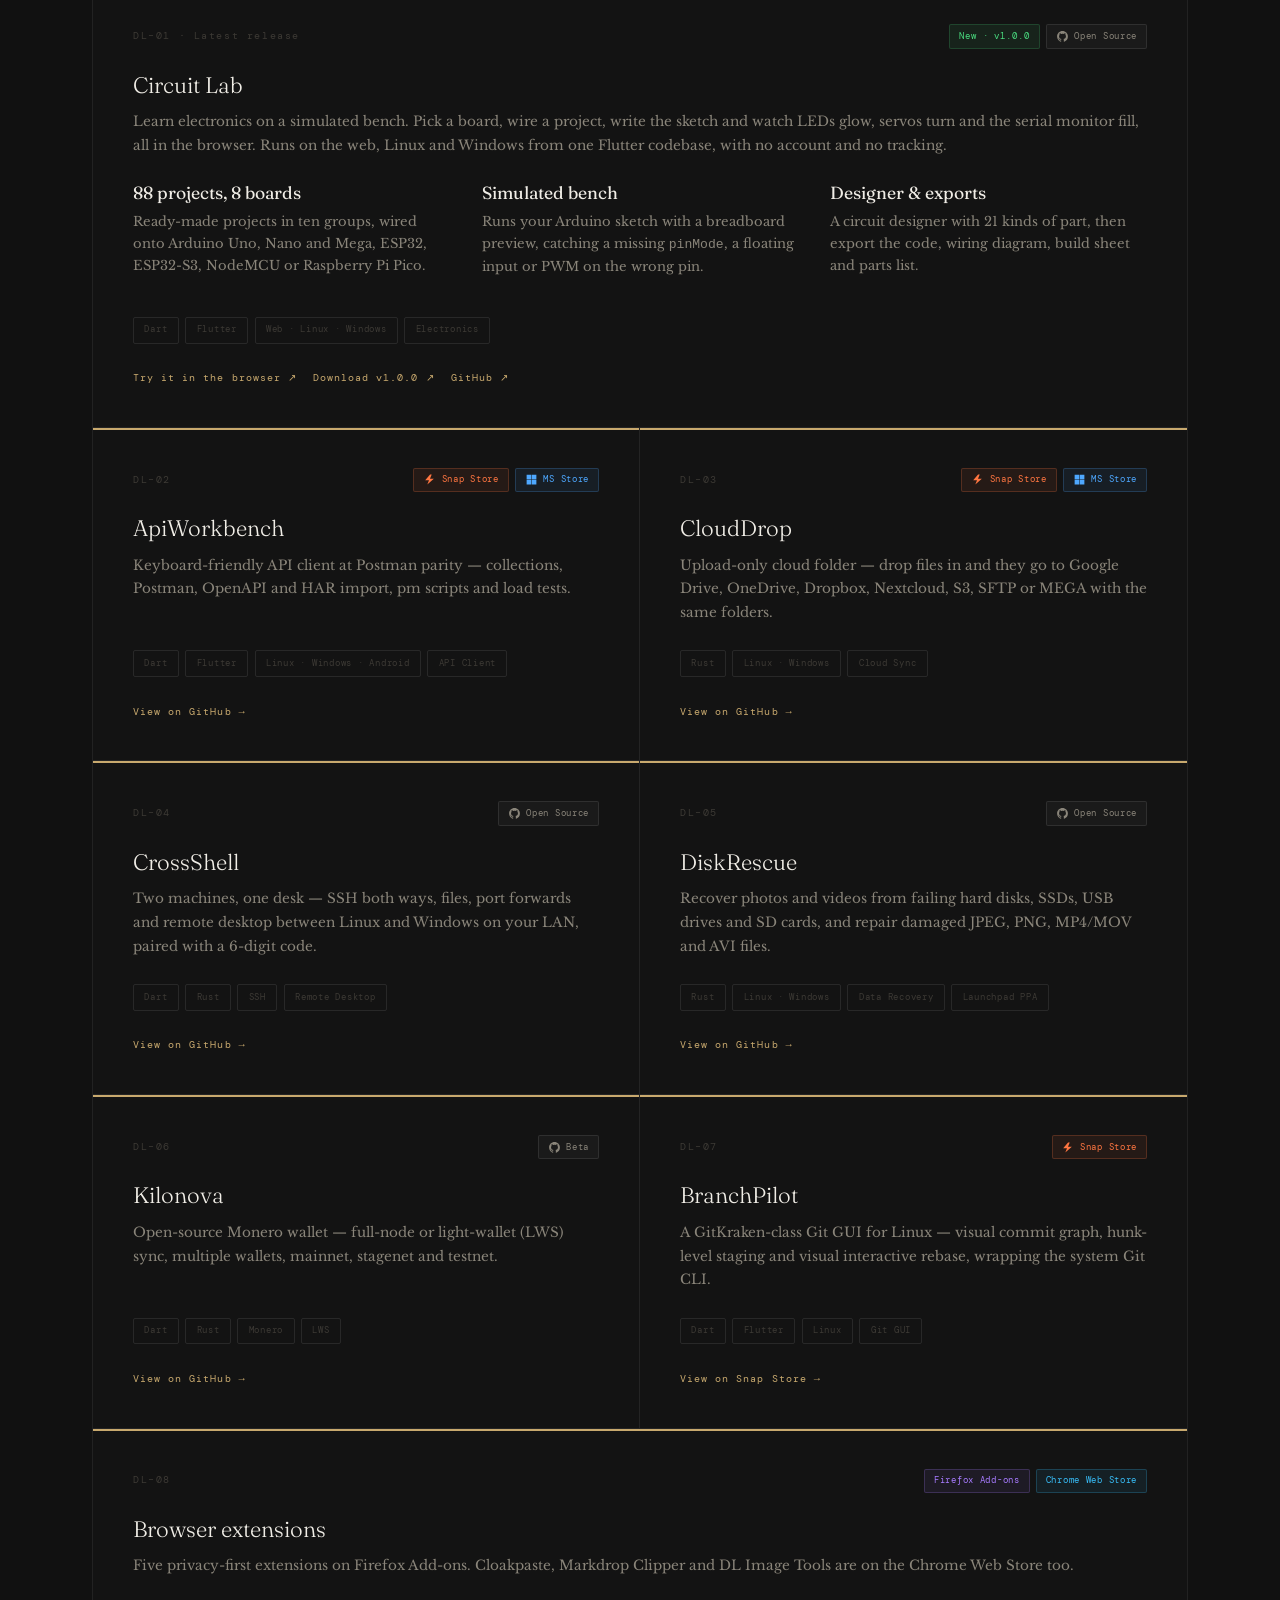
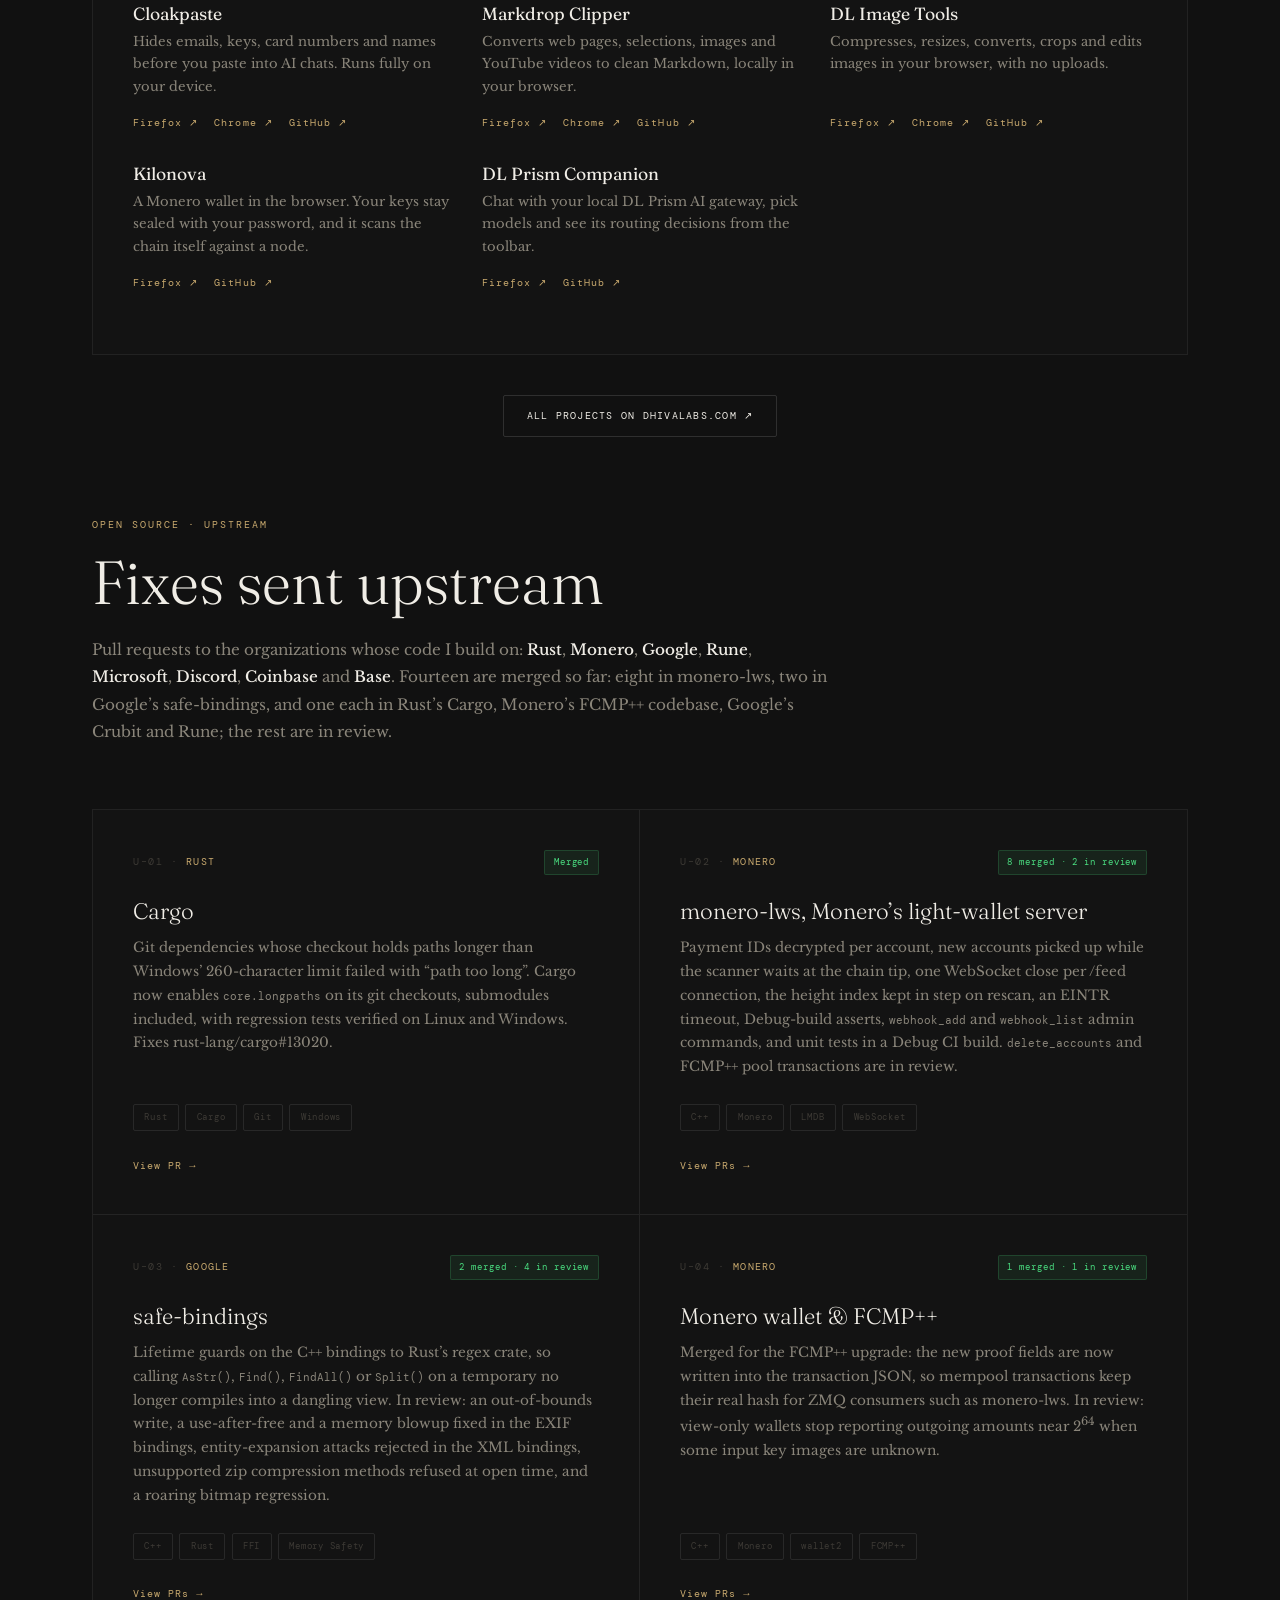
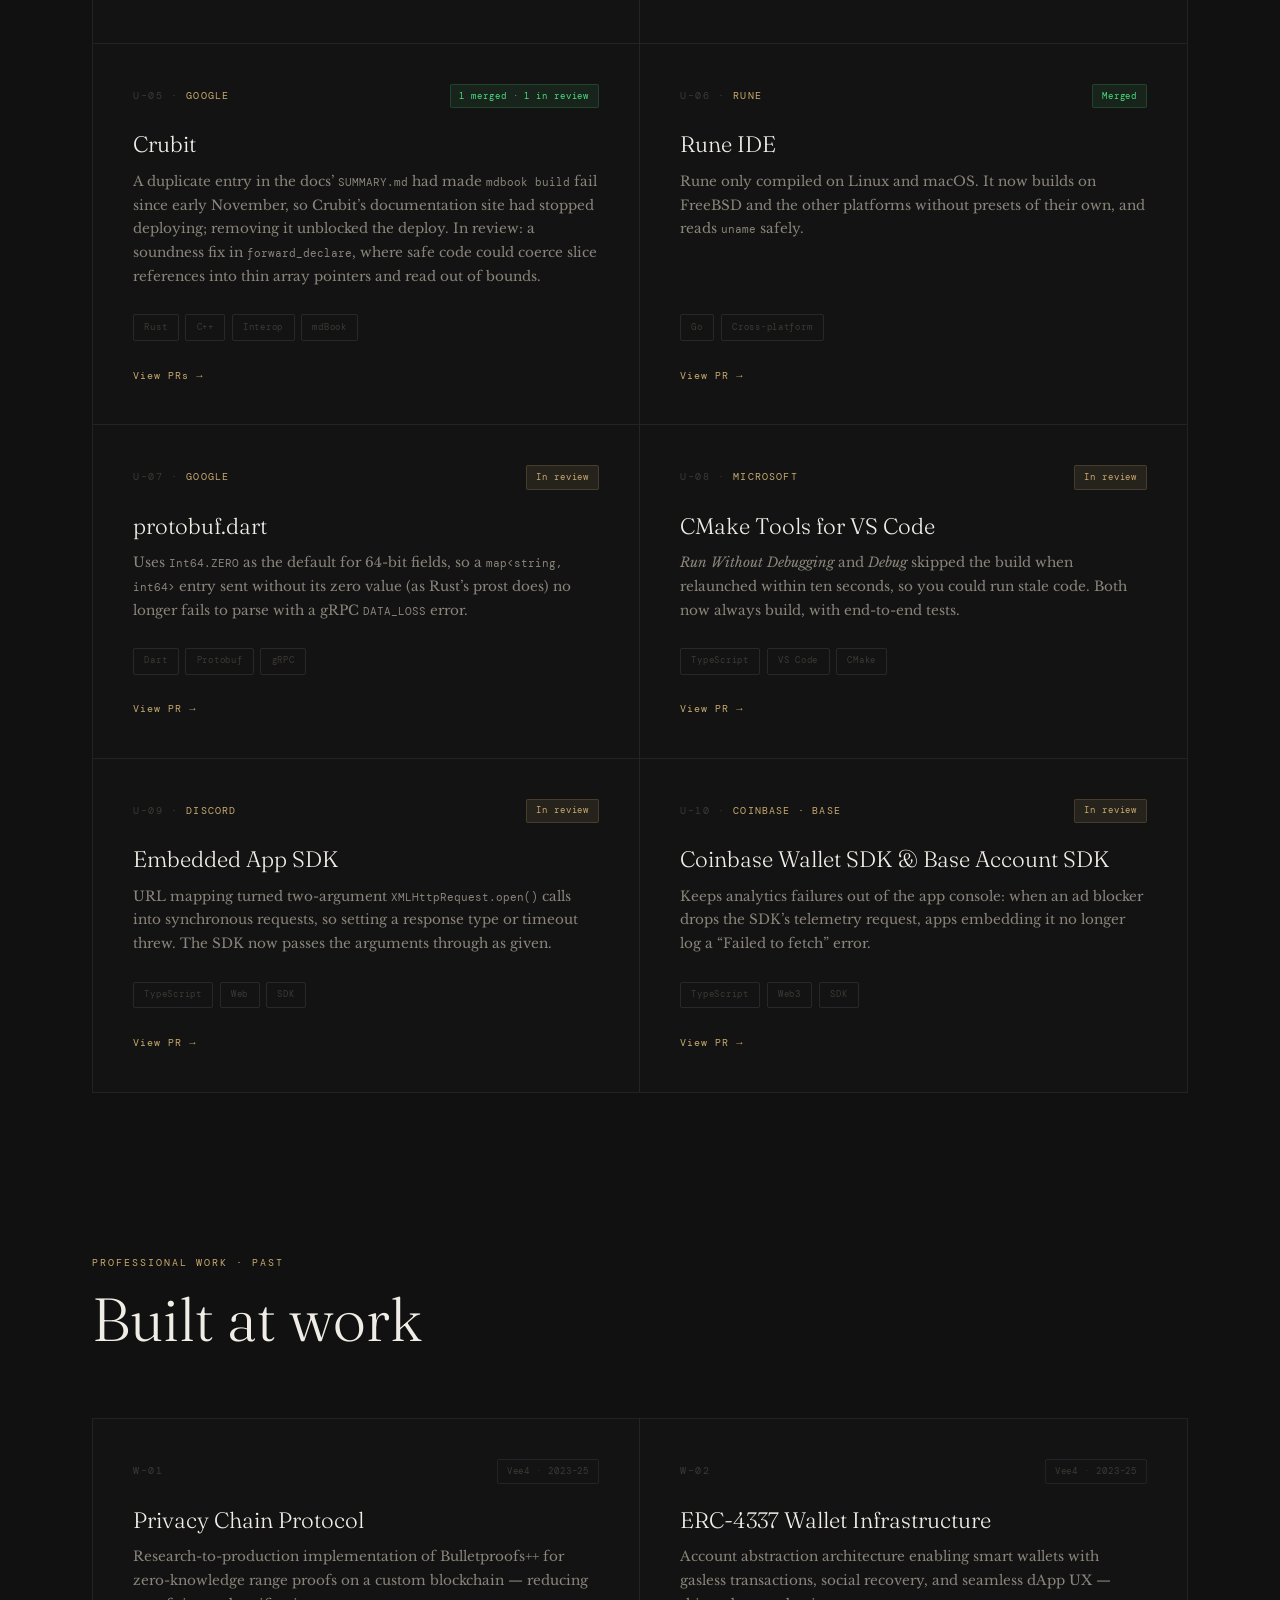
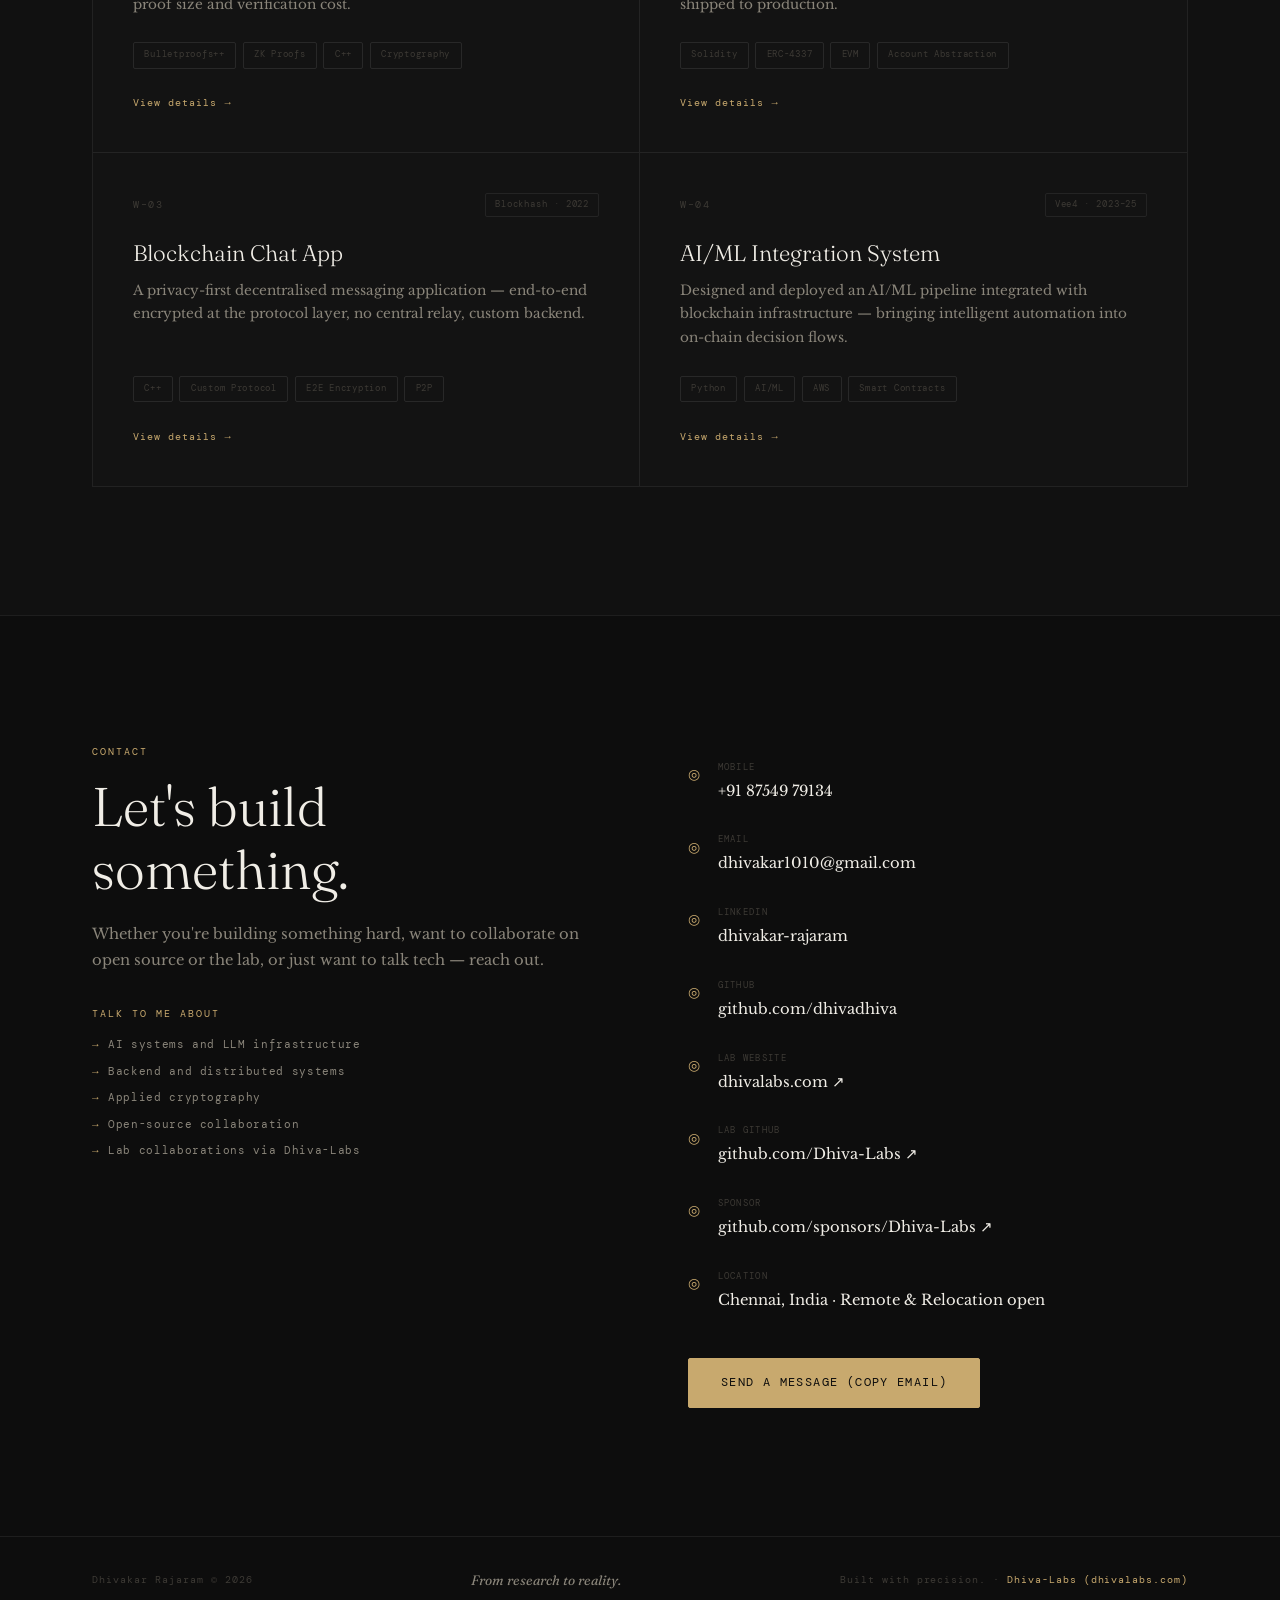
==== commit 7323e6f6: "Add Google Play: ApiWorkbench is live there ApiWorkbench is the first Dhiva Labs app in production o" ====
--- a/index.html
+++ b/index.html
@@ -106,7 +106,7 @@
       <div class="about-right" data-reveal>
         <p>I am a software engineer with nearly five years in startup environments, working on AI systems, backend services and applied cryptography — taking products from raw research all the way to production while owning architecture, team, and delivery simultaneously.</p>
         <p>My core expertise spans blockchain protocol engineering, privacy systems (EVM, Monero-LWS, Bulletproofs++), applied cryptography, and systems design. Beyond protocol work, I've led cross-functional teams, driven product strategy, and made the architectural calls that determine whether something ships or stalls.</p>
-        <p>I hold an online PG Certification in AI &amp; ML from E&amp;ICT Academy, IIT Guwahati. Alongside my engineering work, I run <a href="https://dhivalabs.com/" target="_blank" style="color:var(--accent);text-decoration:underline"><strong>Dhiva-Labs</strong></a> — an independent software laboratory. Through Dhiva-Labs, I have designed and engineered <strong>50+ projects</strong> for Linux, Windows, Android, the web and the terminal, released through the Snap Store, Microsoft Store, a Launchpad PPA, Firefox Add-ons, the Chrome Web Store and GitHub Releases. I also send fixes upstream to <strong>Rust</strong>, <strong>Monero</strong>, <strong>Google</strong>, <strong>Rune</strong>, <strong>Microsoft</strong>, <strong>Discord</strong> and <strong>Coinbase</strong>: <strong>14 merged pull requests</strong> so far, eight in monero-lws, Monero's light-wallet server, two in Google's safe-bindings, and one each in Rust's Cargo, Monero's FCMP++ codebase, Google's Crubit and the Rune IDE. I build with AI coding agents, planning and reviewing the work myself and routing it across models to control token cost.</p>
+        <p>I hold an online PG Certification in AI &amp; ML from E&amp;ICT Academy, IIT Guwahati. Alongside my engineering work, I run <a href="https://dhivalabs.com/" target="_blank" style="color:var(--accent);text-decoration:underline"><strong>Dhiva-Labs</strong></a> — an independent software laboratory. Through Dhiva-Labs, I have designed and engineered <strong>50+ projects</strong> for Linux, Windows, Android, the web and the terminal, released through Google Play, the Snap Store, Microsoft Store, a Launchpad PPA, Firefox Add-ons, the Chrome Web Store and GitHub Releases. I also send fixes upstream to <strong>Rust</strong>, <strong>Monero</strong>, <strong>Google</strong>, <strong>Rune</strong>, <strong>Microsoft</strong>, <strong>Discord</strong> and <strong>Coinbase</strong>: <strong>14 merged pull requests</strong> so far, eight in monero-lws, Monero's light-wallet server, two in Google's safe-bindings, and one each in Rust's Cargo, Monero's FCMP++ codebase, Google's Crubit and the Rune IDE. I build with AI coding agents, planning and reviewing the work myself and routing it across models to control token cost.</p>
 
         <div class="skills-grid">
           <span class="pill">Blockchain Architecture</span>
@@ -180,8 +180,8 @@
             <p class="timeline-role">Founder</p>
             <ul class="timeline-bullets">
               <li>Founded an independent engineering lab spanning software, hardware, embedded systems, AI, and creative tech projects.</li>
-              <li>Built 50+ projects for Linux, Windows, Android, the web and the terminal, released through the Snap Store, the Microsoft Store, a Launchpad PPA, Firefox Add-ons, the Chrome Web Store and GitHub Releases.</li>
-              <li>Flagships include ApiWorkbench (API client at Postman parity), CloudDrop (upload-only multi-cloud folder), CrossShell (Linux ↔ Windows SSH and remote desktop), DiskRescue (photo and video recovery) and Kilonova (Monero wallet).</li>
+              <li>Built 50+ projects for Linux, Windows, Android, the web and the terminal, released through Google Play, the Snap Store, the Microsoft Store, a Launchpad PPA, Firefox Add-ons, the Chrome Web Store and GitHub Releases.</li>
+              <li>Flagships include ApiWorkbench (API client at Postman parity, now on Google Play), CloudDrop (upload-only multi-cloud folder), CrossShell (Linux ↔ Windows SSH and remote desktop), DiskRescue (photo and video recovery) and Kilonova (Monero wallet).</li>
               <li>Latest release: Circuit Lab 1.0.0, a simulated electronics bench for Arduino, ESP32 and Raspberry Pi Pico that runs in the browser, on Linux and on Windows.</li>
               <li>Contributing fixes upstream: 14 merged pull requests — eight in vtnerd/monero-lws (scanner correctness, WebSocket shutdown, payment-ID decryption, admin tooling and CI), two in google/safe-bindings (lifetime safety in the Rust regex bindings), and one each in rust-lang/cargo (Windows long-path git checkouts), Monero's FCMP++ codebase (transaction JSON), google/crubit (docs deploy) and unstablebuild/rune (it now builds beyond Linux and macOS), with more in review at Google, Microsoft, Discord, Coinbase and Monero.</li>
               <li>Now building <strong>kilnfile</strong> (in development): memory-safe content disarm and reconstruction that rebuilds untrusted files with Rust parsers, reached from C++ through google/safe-bindings.</li>
@@ -260,7 +260,7 @@
         <div class="dhivalabs-intro" data-reveal>
           <p class="dhivalabs-quote">"Let's Build Something Remarkable."</p>
           <p class="dhivalabs-desc">Dhiva-Labs (<a href="https://dhivalabs.com/" target="_blank" style="color:var(--accent);text-decoration:underline">dhivalabs.com</a>) is my independent software laboratory. I build, experiment, and ship software across AI/ML, developer tools, blockchain, cryptography, and systems engineering.</p>
-          <p class="dhivalabs-desc">Every product here is designed and reviewed by one engineer working with AI coding agents — <strong>50+ projects</strong>, with public releases across the Snap Store, Microsoft Store, a Launchpad PPA, Firefox Add-ons, the Chrome Web Store and GitHub Releases.</p>
+          <p class="dhivalabs-desc">Every product here is designed and reviewed by one engineer working with AI coding agents — <strong>50+ projects</strong>, with public releases across Google Play, the Snap Store, Microsoft Store, a Launchpad PPA, Firefox Add-ons, the Chrome Web Store and GitHub Releases.</p>
 
           <div class="dhivalabs-domains">
             <span class="section-label" style="margin-bottom:0.8rem;display:block">Lab Domains</span>
@@ -336,8 +336,9 @@
             </div>
           </div>
           <div class="stack-category">
-            <span class="stack-cat-label mono">Distribution (5 Stores + GitHub)</span>
+            <span class="stack-cat-label mono">Distribution (6 Stores + GitHub)</span>
             <div class="skills-grid" style="margin-top:0.5rem">
+              <span class="pill">Google Play</span>
               <span class="pill">Snap Store</span>
               <span class="pill">Microsoft Store</span>
               <span class="pill">Launchpad PPA</span>
